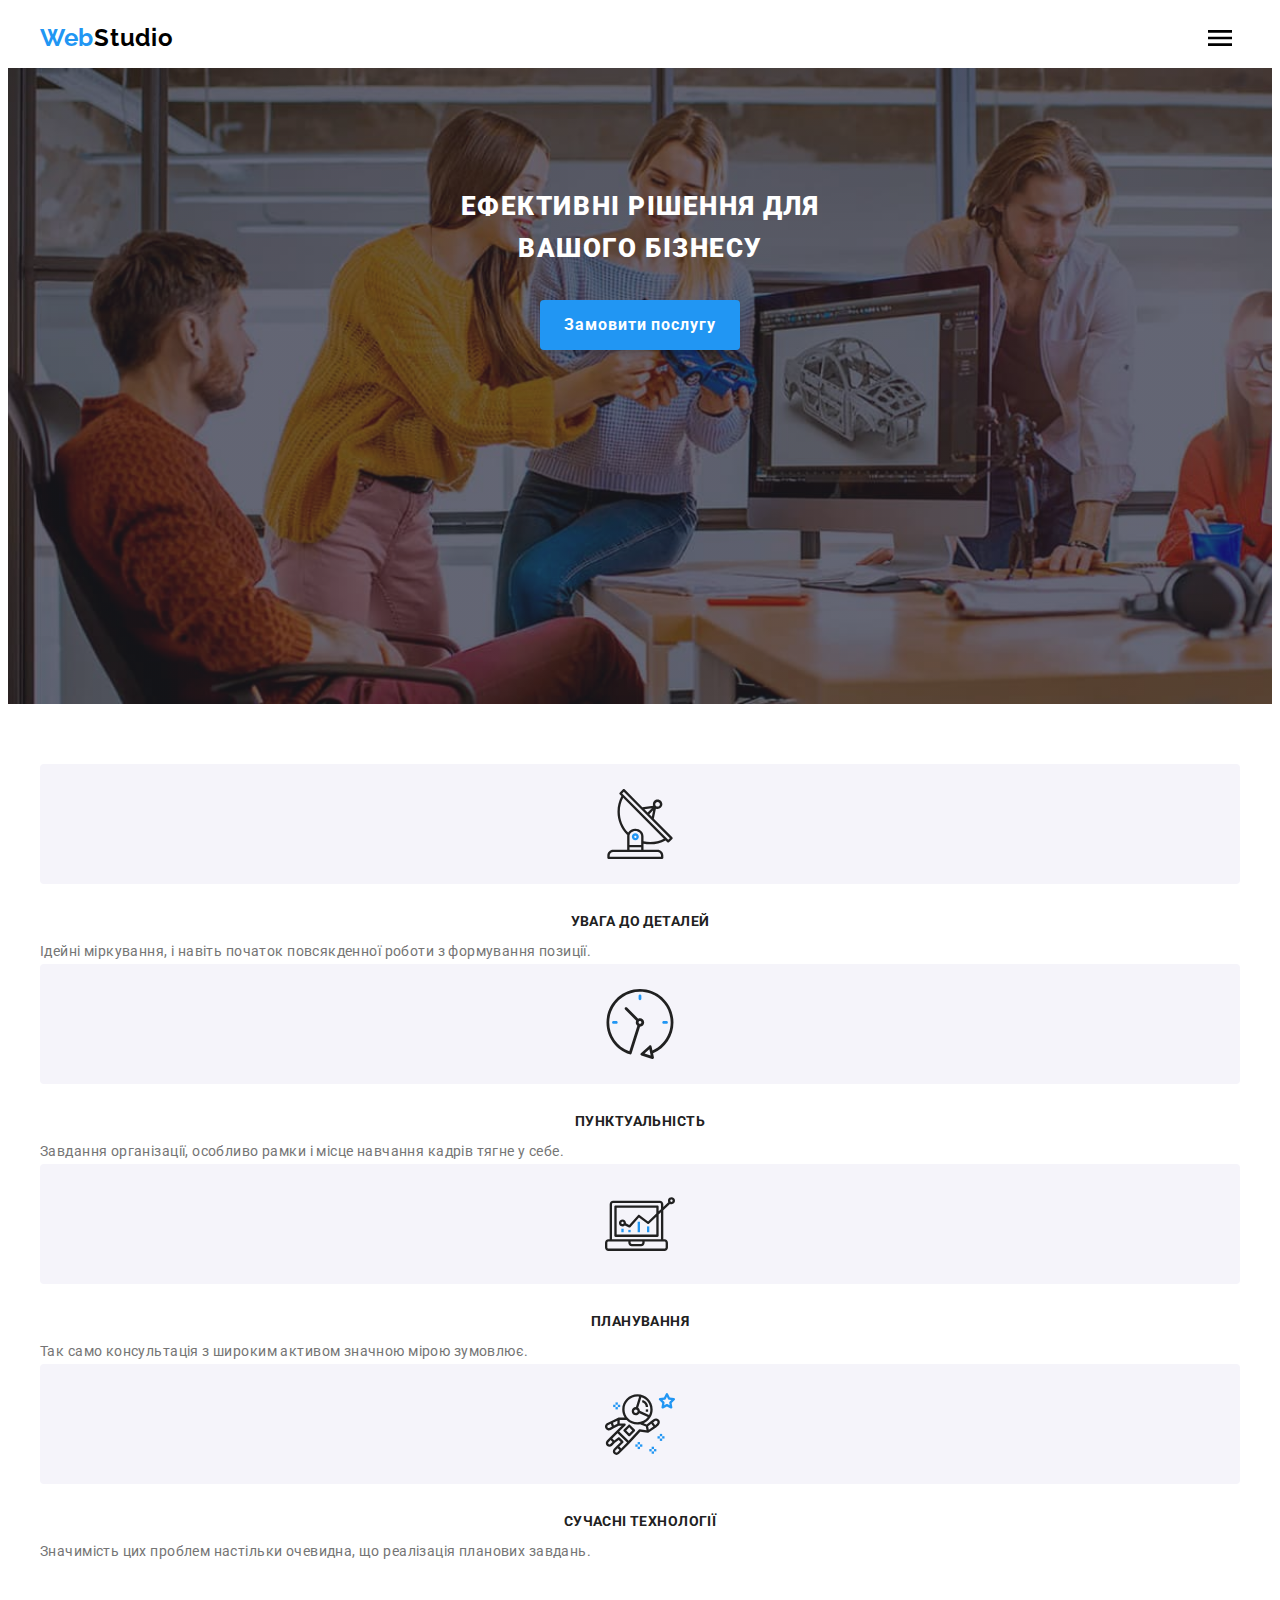
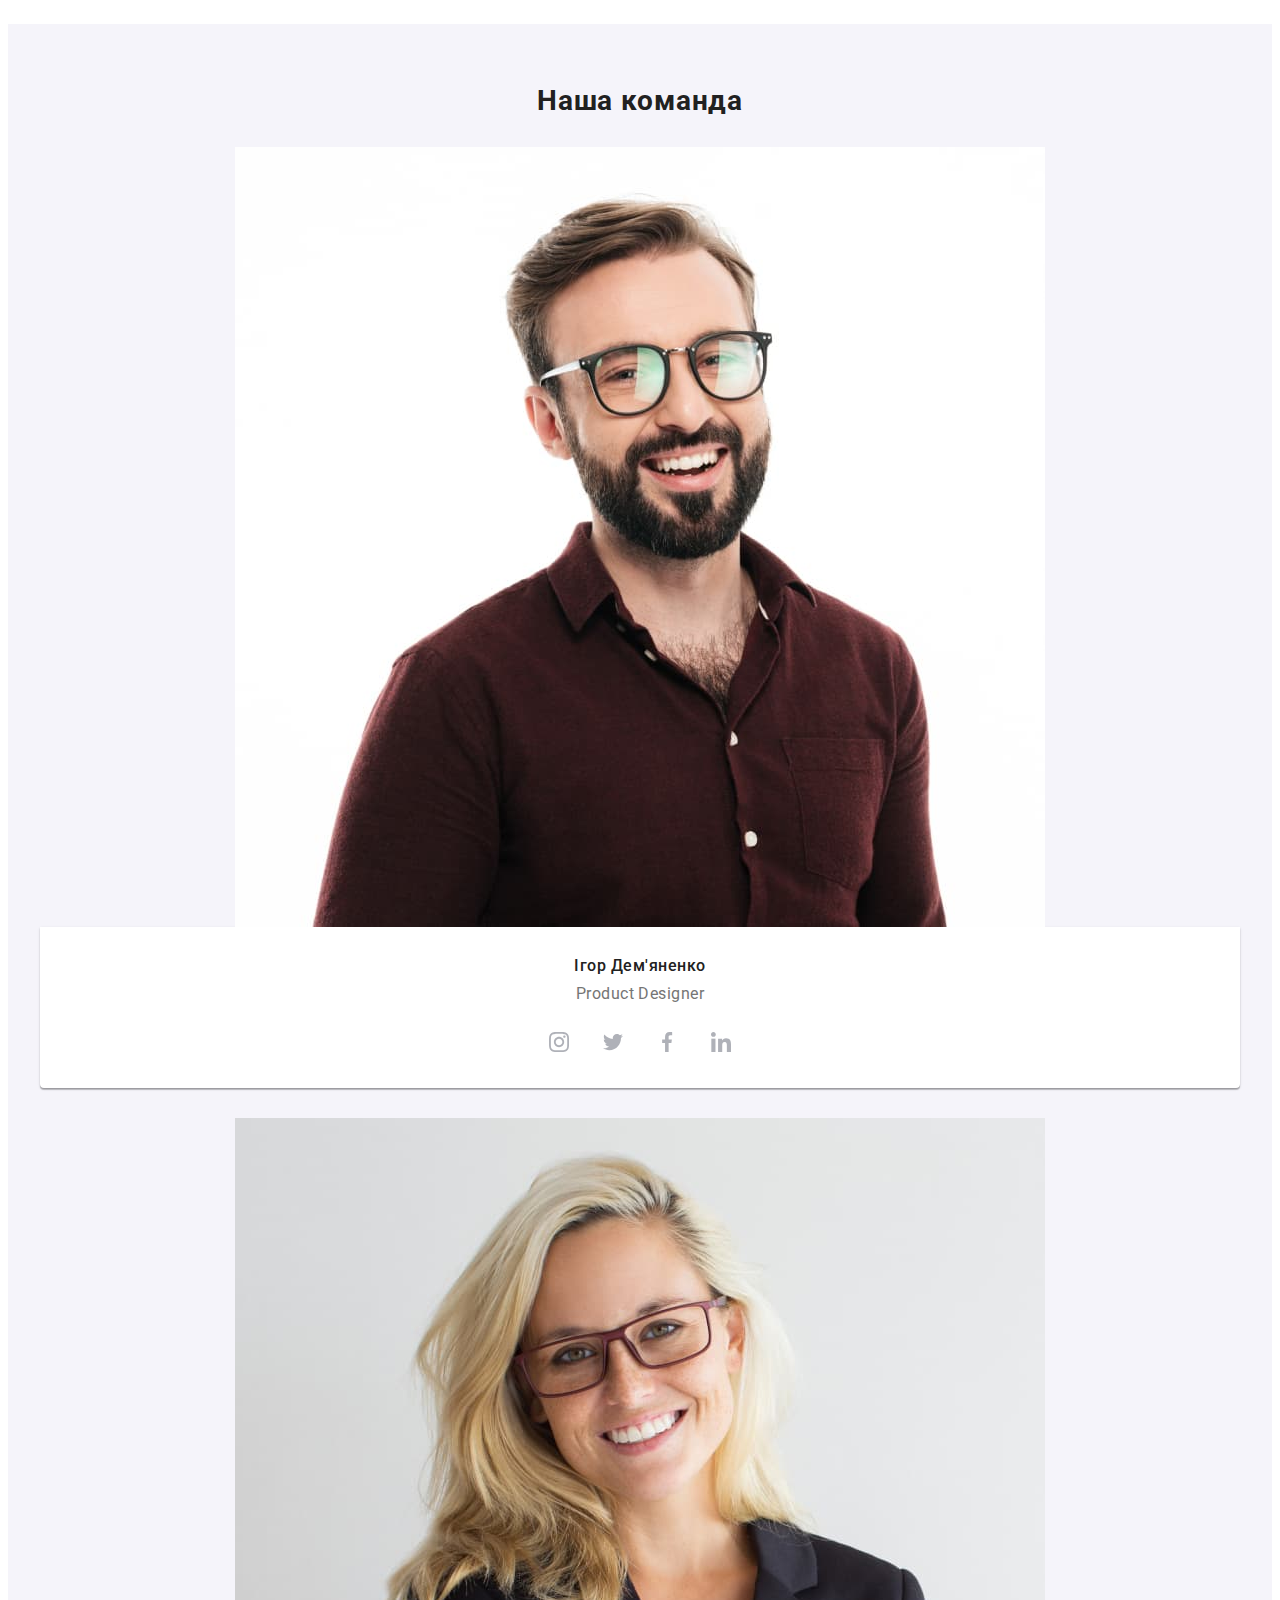
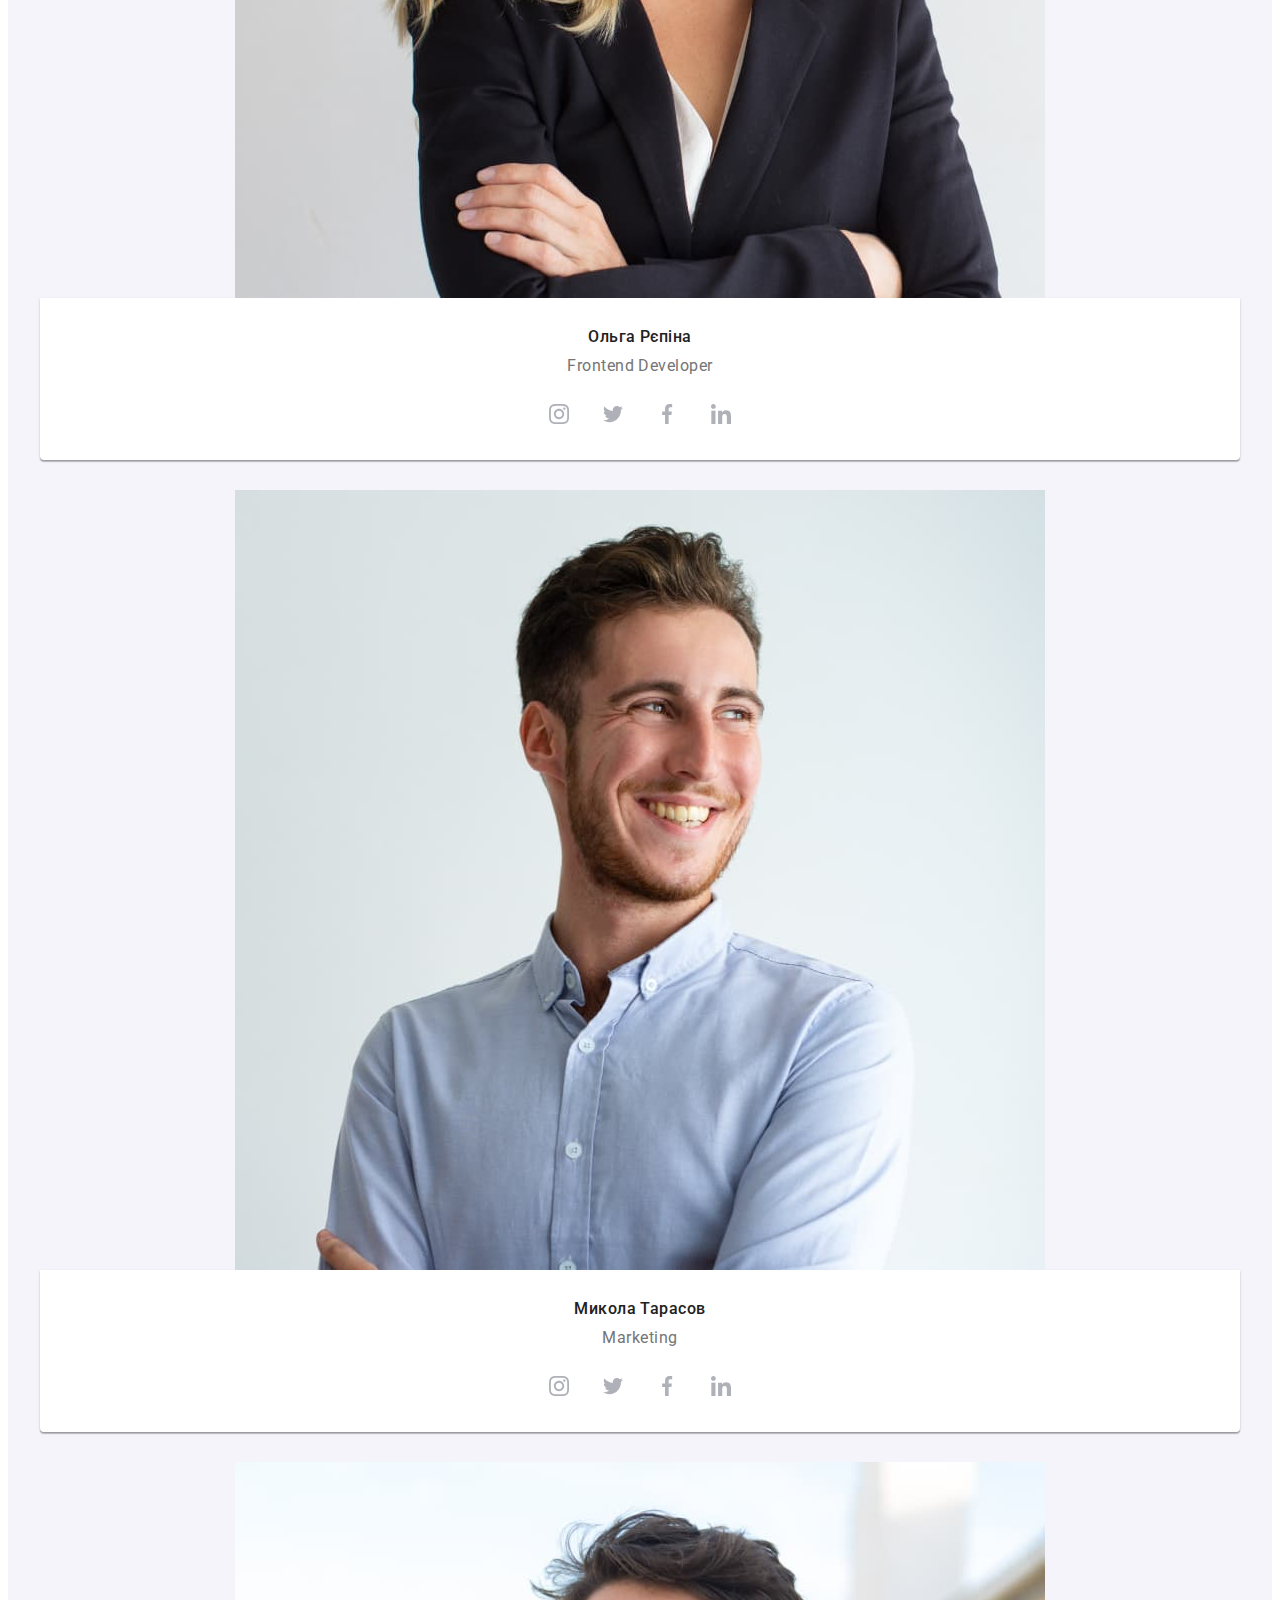
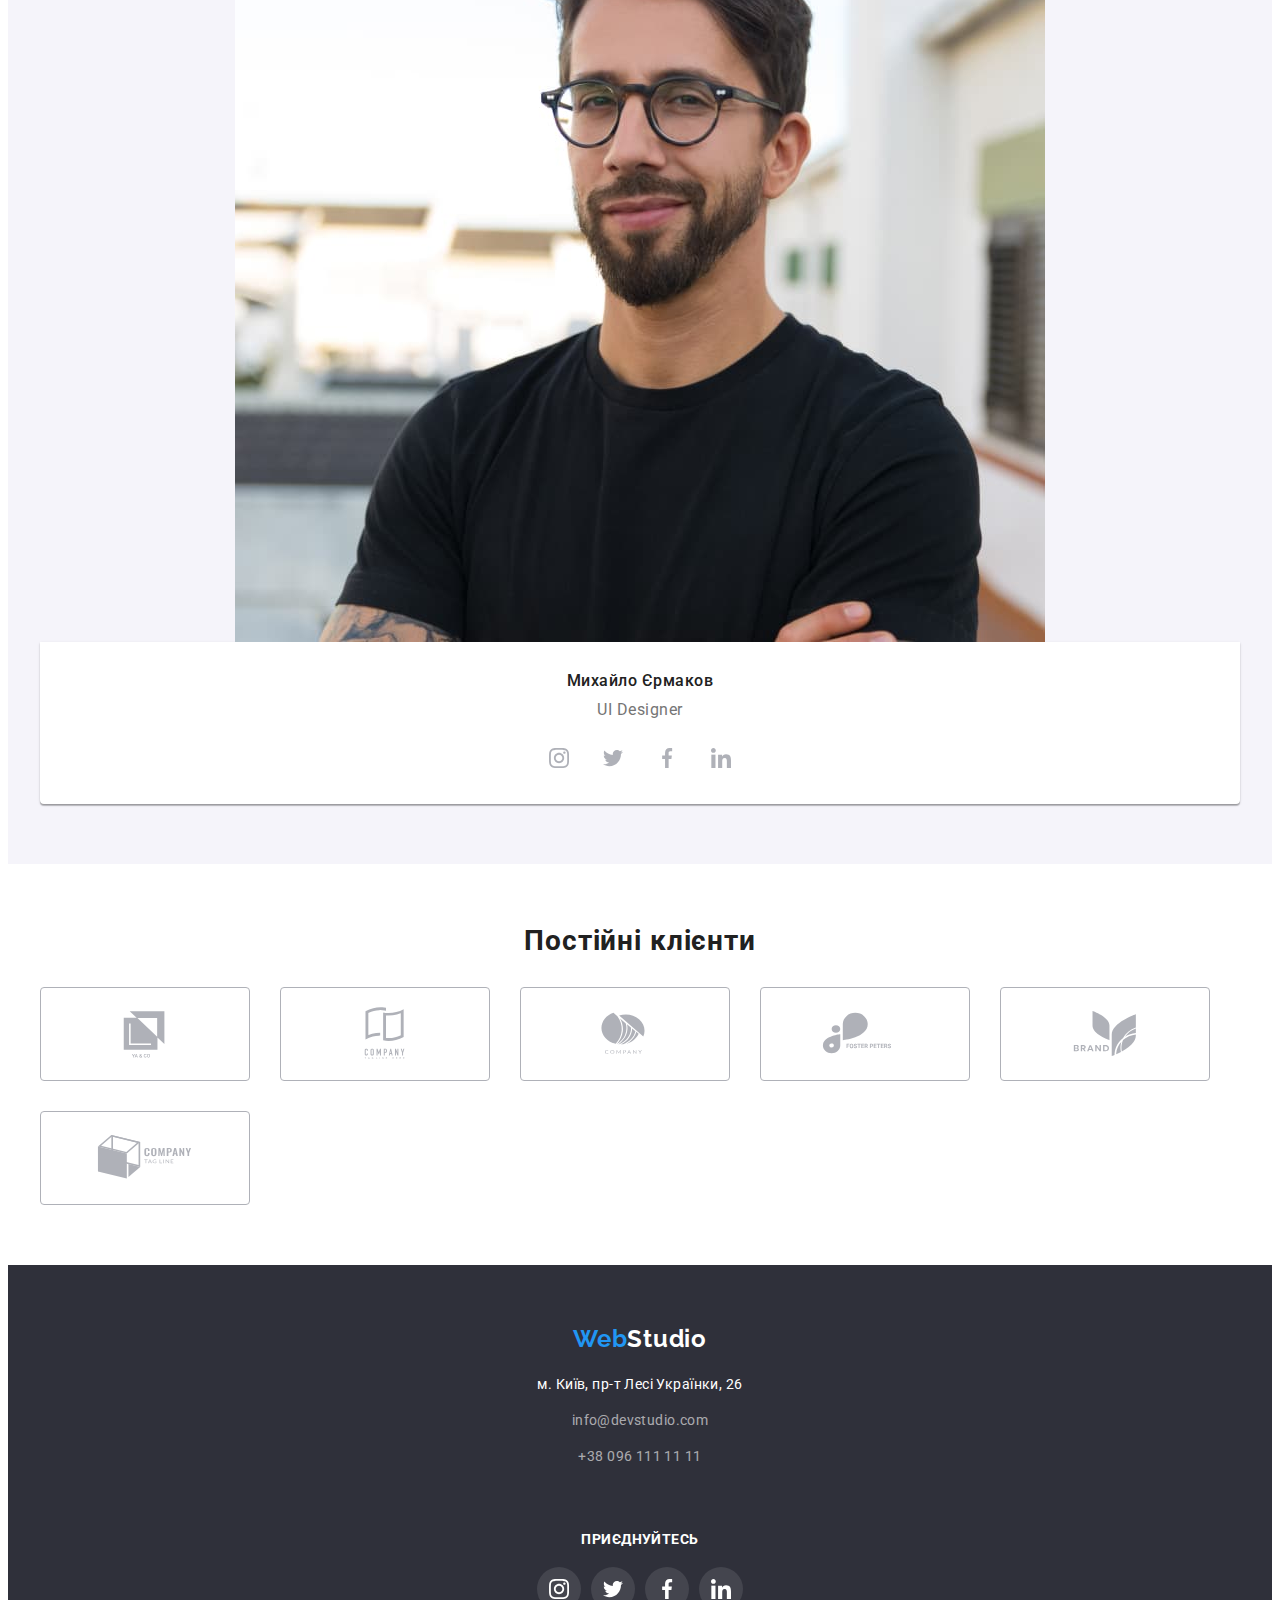
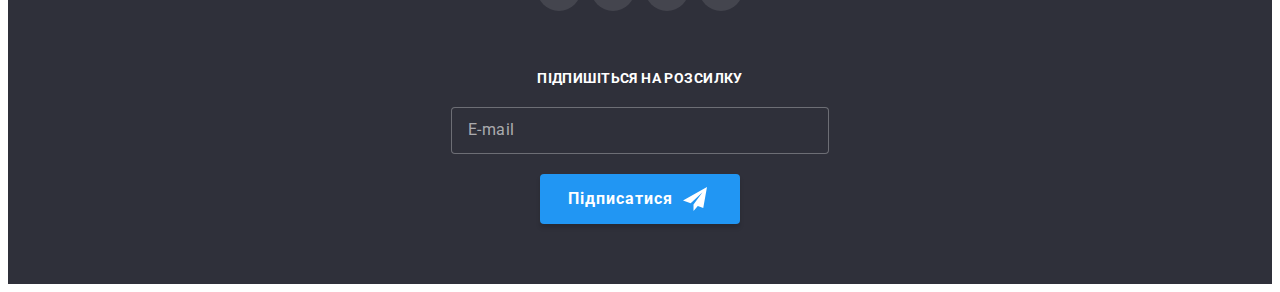
==== index.html @ 878e6b9e "Upd1" ====
<!DOCTYPE html>
<html lang="uk">
  <head>
    <meta charset="UTF-8" />
    <meta http-equiv="X-UA-Compatible" content="IE=edge" />
    <meta name="viewport" content="width=device-width, initial-scale=1.0" />
    <title>WebStudio</title>
    <link
      rel="stylesheet"
      href="https://cdnjs.cloudflare.com/ajax/libs/modern-normalize/1.1.0/modern-normalize.min.css"
      integrity="sha512-wpPYUAdjBVSE4KJnH1VR1HeZfpl1ub8YT/NKx4PuQ5NmX2tKuGu6U/JRp5y+Y8XG2tV+wKQpNHVUX03MfMFn9Q=="
      crossorigin="anonymous"
      referrerpolicy="no-referrer"
    />
    <link rel="preconnect" href="https://fonts.googleapis.com" />
    <link rel="preconnect" href="https://fonts.gstatic.com" crossorigin />
    <link
      href="https://fonts.googleapis.com/css2?family=Raleway:wght@700&family=Roboto:wght@400;500;700;900&display=swap"
      rel="stylesheet"
    />
    <link rel="stylesheet" href="./css/main.min.css" />
  </head>
  <body>
    <!--HEADER-->
    <header class="main-header">
      <div class="container header-container">
        <nav class="navigation">
          <a class="logo link" href="./index.html">
            <span class="logo__word">Web</span>Studio</a
          >
          <ul class="menu">
            <li class="menu__link-item">
              <a class="menu__list-link link menu__list-link--current" href=""
                >Студія</a
              >
            </li>
            <li class="menu__link-item">
              <a class="menu__list-link link" href="./portfolio.html"
                >Портфоліо</a
              >
            </li>
            <li class="menu__link-item">
              <a class="menu__list-link link" href="">Контакти</a>
            </li>
          </ul>
        </nav>
        <ul class="header-contacts">
          <li class="header-contacts__mail-tel">
            <a
              class="header-contacts__mail link"
              href="mailto:info@devstudio.com"
              >info@devstudio.com
              <svg class="header-contacts__icon" width="16" height="12">
                <use href="./img/sprite.svg#icon-envelope"></use>
              </svg>
            </a>
          </li>
          <li class="header-contacts__mail-tel">
            <a class="header-contacts__phone link" href="tel:+380961111111"
              >+38 096 111 11 11
              <svg class="header-contacts__icon" width="10" height="16">
                <use href="./img/sprite.svg#icon-smartphone"></use>
              </svg>
            </a>
          </li>
        </ul>
        <button type="button" class="mobile-menu-button js-open-menu">
          <svg class="mobile-menu-button__icon" width="40" height="40">
            <use href="./img/icons.svg#icon-mobile-menu"></use>
          </svg>
        </button>
      </div>
      <div class="mobile-menu js-menu-container">
        <div class="container mobile-menu__container">
          <button type="button" class="mobile-menu__close-button js-close-menu">
            <svg class="mobile-menu__close-icon" width="40" height="40">
              <use href="./img/icons.svg#icon-close-mobile-menu"></use>
            </svg>
          </button>
          <ul class="mobile-menu-item">
            <li class="mobile-menu-item__list">
              <a
                class="mobile-menu-item__link link mobile-menu-item__link--current"
                href=""
                >Студія</a
              >
            </li>
            <li class="mobile-menu-item__list">
              <a class="mobile-menu-item__link link" href="./portfolio.html"
                >Портфоліо</a
              >
            </li>
            <li class="mobile-menu-item__list">
              <a class="mobile-menu-item__link link" href="">Контакти</a>
            </li>
          </ul>
          <ul class="mobile-menu-contacts">
            <li class="mobile-menu-contacts__mail-tel">
              <a
                class="mobile-menu-contacts__phone link"
                href="tel:+380961111111"
                >+38 096 111 11 11
              </a>
            </li>
            <li class="mobile-menu-contacts__mail-tel">
              <a
                class="mobile-menu-contacts__mail link"
                href="mailto:info@devstudio.com"
                >info@devstudio.com
              </a>
            </li>
          </ul>
          <ul class="mobile-menu-social-links">
            <li class="mobile-menu-social-links__list">
              <a class="mobile-menu-social-links__link link" href=""
                >Instagram</a
              >
            </li>
            <li class="mobile-menu-social-links__list">
              <a class="mobile-menu-social-links__link link" href="">Twitter</a>
            </li>
            <li class="mobile-menu-social-links__list">
              <a class="mobile-menu-social-links__link link" href=""
                >Facebook</a
              >
            </li>
            <li class="mobile-menu-social-links__list">
              <a class="mobile-menu-social-links__link link" href=""
                >LinkedIn</a
              >
            </li>
          </ul>
        </div>
      </div>
    </header>
    <main>
      <!-- HERO -->
      <section class="hero">
        <div class="container hero-container">
          <h1 class="hero-container__main-title">
            ЕФЕКТИВНІ РІШЕННЯ ДЛЯ ВАШОГО БІЗНЕСУ
          </h1>
          <button
            class="hero-container__modal-btn"
            type="button"
            data-modal-open
          >
            Замовити послугу
          </button>
          <div class="backdrop is-hidden" data-modal>
            <div class="modal-window">
              <button
                type="button"
                class="modal-window__close-modal-button"
                data-modal-close
              >
                <svg class="modal-window__icon" width="16" height="16">
                  <use href="./img/sprite.svg#icon-close"></use>
                </svg>
              </button>
              <form class="contact-form">
                <b class="contact-form__title">
                  Залиште свої дані, ми вам передзвонимо
                </b>
                <div class="user-data">
                  <label class="user-data__form-label" for="user-name"
                    >Ім'я</label
                  >
                  <input
                    class="user-data__form-input"
                    type="text"
                    name="user-contacts-name"
                    id="user-name"
                  />
                  <svg
                    class="user-data__icon-contact-form"
                    width="12"
                    height="12"
                  >
                    <use href="./img/icons.svg#icon-name"></use>
                  </svg>
                </div>
                <div class="user-data">
                  <label class="user-data__form-label" for="user-tel"
                    >Телефон</label
                  >
                  <input
                    class="user-data__form-input"
                    type="tel"
                    name="user-contacts-tel"
                    id="user-tel"
                  />
                  <svg
                    class="user-data__icon-contact-form"
                    width="12"
                    height="12"
                  >
                    <use href="./img/icons.svg#icon-tel"></use>
                  </svg>
                </div>
                <div class="user-data">
                  <label class="user-data__form-label" for="user-email"
                    >Пошта</label
                  >
                  <input
                    class="user-data__form-input"
                    type="email"
                    name="user-contacts-email"
                    id="user-email"
                  />
                  <svg
                    class="user-data__icon-contact-form"
                    width="12"
                    height="12"
                  >
                    <use href="./img/icons.svg#icon-mail"></use>
                  </svg>
                </div>
                <div class="comment">
                  <label class="comment__form-label" for="user-message"
                    >Коментар</label
                  >
                  <textarea
                    class="comment__text-user-message"
                    name="user-message"
                    id="user-message"
                    placeholder="Введіть текст"
                  ></textarea>
                </div>

                <label class="policy-label">
                  <input
                    type="checkbox"
                    name="consent"
                    class="policy-label__input-checkbox visually-hidden"
                  />
                  <svg
                    class="policy-label__icon--checkbox"
                    width="16"
                    height="15"
                  >
                    <use class="" href="./img/icons.svg#icon-check"></use>
                  </svg>
                  Погоджуюся з розсилкою та приймаю&nbsp;<a
                    class="contract"
                    href=""
                    >Умови договору</a
                  >
                </label>
                <button class="btn-submit" type="submit">Відправити</button>
              </form>
            </div>
          </div>
        </div>
      </section>

      <!-- FEATURES -->
      <section class="features section">
        <div class="container features-container">
          <h2 class="visually-hidden">Особливості</h2>
          <ul class="features-items">
            <li class="features-items__list">
              <div class="features-items__box">
                <svg class="features-items__icon" width="70" height="70">
                  <use href="./img/sprite.svg#icon-antenna"></use>
                </svg>
              </div>
              <h3 class="features-items__titles">УВАГА ДО ДЕТАЛЕЙ</h3>
              <p class="features-items__description">
                Ідейні міркування, і навіть початок повсякденної роботи з
                формування позиції.
              </p>
            </li>
            <li class="features-items__list">
              <div class="features-items__box">
                <svg class="features-items__icon" width="70" height="70">
                  <use href="./img/sprite.svg#icon-clock"></use>
                </svg>
              </div>
              <h3 class="features-items__titles">ПУНКТУАЛЬНІСТЬ</h3>
              <p class="features-items__description">
                Завдання організації, особливо рамки і місце навчання кадрів
                тягне у себе.
              </p>
            </li>
            <li class="features-items__list">
              <div class="features-items__box">
                <svg class="features-items__icon" width="70" height="70">
                  <use href="./img/sprite.svg#icon-diagram"></use>
                </svg>
              </div>
              <h3 class="features-items__titles">ПЛАНУВАННЯ</h3>
              <p class="features-items__description">
                Так само консультація з широким активом значною мірою зумовлює.
              </p>
            </li>
            <li class="features-items__list">
              <div class="features-items__box">
                <svg class="features-items__icon" width="70" height="70">
                  <use href="./img/sprite.svg#icon-astronaut"></use>
                </svg>
              </div>
              <h3 class="features-items__titles">СУЧАСНІ ТЕХНОЛОГІЇ</h3>
              <p class="features-items__description">
                Значимість цих проблем настільки очевидна, що реалізація
                планових завдань.
              </p>
            </li>
          </ul>
        </div>
      </section>

      <!-- OUR WORK -->
      <!-- <section class="work section">
        <div class="container">
          <h2 class="secondary-titles">Чим ми займаємося</h2>
          <ul class="work-items">
            <li class="work-items__list">
              <img
                src="./img/job1.jpg"
                alt="руки на клавіатурі"
                width="370"
                height="295"
              />
              <p class="work-items__caption">Десктопні додатки</p>
            </li>
            <li class="work-items__list">
              <img
                src="./img/job2.jpg"
                alt="руки на клавіатурі ноутбука"
                width="370"
                height="295"
              />
              <p class="work-items__caption">Мобільні додатки</p>
            </li>
            <li class="work-items__list">
              <img
                src="./img/job3.jpg"
                alt="планшет в руках"
                width="370"
                height="295"
              />
              <p class="work-items__caption">Дизайнерські рішення</p>
            </li>
          </ul>
        </div>
      </section> -->

      <!-- OUR TEAM -->
      <section class="team section">
        <div class="container">
          <h2 class="secondary-titles">Наша команда</h2>
          <ul class="team-items">
            <li class="team-item__list">
              <picture>
                <source
                  media="(max-width: 767px)"
                  srcset="
                    ./img/mobile/command1-mob.jpg    1x,
                    ./img/mobile/command1-mob@2x.jpg 2x
                  "
                />
                <img
                  class="team-item__card"
                  src="./img/command1.jpg"
                  alt="Ігор Дем'яненко"
                />
              </picture>

              <div class="team-item__content-wraper">
                <h3 class="team-item__user-name">Ігор Дем'яненко</h3>
                <p class="team-item__user-position" lang="en">
                  Product Designer
                </p>
                <ul class="social-links">
                  <li class="social-links__list">
                    <a class="social-links__link" href="">
                      <svg class="icon-social" width="20" height="20">
                        <use href="./img/sprite.svg#icon-instagram"></use>
                      </svg>
                    </a>
                  </li>
                  <li class="social-links__list">
                    <a class="social-links__link" href="">
                      <svg class="icon-social" width="20" height="20">
                        <use href="./img/sprite.svg#icon-twitter"></use>
                      </svg>
                    </a>
                  </li>
                  <li class="social-links__list">
                    <a class="social-links__link" href="">
                      <svg class="" width="20" height="20">
                        <use href="./img/sprite.svg#icon-facebook"></use>
                      </svg>
                    </a>
                  </li>
                  <li class="social-links__list">
                    <a class="social-links__link" href="">
                      <svg class="" width="20" height="20">
                        <use href="./img/sprite.svg#icon-linkedin"></use>
                      </svg>
                    </a>
                  </li>
                </ul>
              </div>
            </li>
            <li class="team-item__list">
              <picture>
                <source
                  media="(max-width: 767px)"
                  srcset="
                    ./img/mobile/command2-mob.jpg    1x,
                    ./img/mobile/command2-mob@2x.jpg 2x
                  "
                />
                <img
                  class="team-item__card"
                  src="./img/command2.jpg"
                  alt="Ольга Рєпіна"
                />
              </picture>

              <div class="team-item__content-wraper">
                <h3 class="team-item__user-name">Ольга Рєпіна</h3>
                <p class="team-item__user-position" lang="en">
                  Frontend Developer
                </p>
                <ul class="social-links">
                  <li class="social-links__list">
                    <a class="social-links__link" href="">
                      <svg class="" width="20" height="20">
                        <use href="./img/sprite.svg#icon-instagram"></use>
                      </svg>
                    </a>
                  </li>
                  <li class="social-links__list">
                    <a class="social-links__link" href="">
                      <svg class="" width="20" height="20">
                        <use href="./img/sprite.svg#icon-twitter"></use>
                      </svg>
                    </a>
                  </li>
                  <li class="social-links__list">
                    <a class="social-links__link" href="">
                      <svg class="" width="20" height="20">
                        <use href="./img/sprite.svg#icon-facebook"></use>
                      </svg>
                    </a>
                  </li>
                  <li class="social-links__list">
                    <a class="social-links__link" href="">
                      <svg class="" width="20" height="20">
                        <use href="./img/sprite.svg#icon-linkedin"></use>
                      </svg>
                    </a>
                  </li>
                </ul>
              </div>
            </li>
            <li class="team-item__list">
              <picture>
                <source
                  media="(max-width: 767px)"
                  srcset="
                    ./img/mobile/command3-mob.jpg    1x,
                    ./img/mobile/command3-mob@2x.jpg 2x
                  "
                />
              <img
                class="team-item__card"
                src="./img/command3.jpg"
                alt="Микола Тарасов"
              />
              </picture>

              <div class="team-item__content-wraper">
                <h3 class="team-item__user-name">Микола Тарасов</h3>
                <p class="team-item__user-position" lang="en">Marketing</p>
                <ul class="social-links">
                  <li class="social-links__list">
                    <a class="social-links__link" href="">
                      <svg class="" width="20" height="20">
                        <use href="./img/sprite.svg#icon-instagram"></use>
                      </svg>
                    </a>
                  </li>
                  <li class="social-links__list">
                    <a class="social-links__link" href="">
                      <svg class="" width="20" height="20">
                        <use href="./img/sprite.svg#icon-twitter"></use>
                      </svg>
                    </a>
                  </li>
                  <li class="social-links__list">
                    <a class="social-links__link" href="">
                      <svg class="" width="20" height="20">
                        <use href="./img/sprite.svg#icon-facebook"></use>
                      </svg>
                    </a>
                  </li>
                  <li class="social-links__list">
                    <a class="social-links__link" href="">
                      <svg class="" width="20" height="20">
                        <use href="./img/sprite.svg#icon-linkedin"></use>
                      </svg>
                    </a>
                  </li>
                </ul>
              </div>
            </li>
            <li class="team-item__list">
              <picture>
                <source
                  media="(max-width: 767px)"
                  srcset="
                    ./img/mobile/command4-mob.jpg    1x,
                    ./img/mobile/command4-mob@2x.jpg 2x
                  "
                />
              <img
                class="team-item__card"
                src="./img/command4.jpg"
                alt="Михайло Єрмаков"
              />
              </picture>

              <div class="team-item__content-wraper">
                <h3 class="team-item__user-name">Михайло Єрмаков</h3>
                <p class="team-item__user-position" lang="en">UI Designer</p>
                <ul class="social-links">
                  <li class="social-links__list">
                    <a class="social-links__link" href="">
                      <svg class="" width="20" height="20">
                        <use href="./img/sprite.svg#icon-instagram"></use>
                      </svg>
                    </a>
                  </li>
                  <li class="social-links__list">
                    <a class="social-links__link" href="">
                      <svg class="" width="20" height="20">
                        <use href="./img/sprite.svg#icon-twitter"></use>
                      </svg>
                    </a>
                  </li>
                  <li class="social-links__list">
                    <a class="social-links__link" href="">
                      <svg class="" width="20" height="20">
                        <use href="./img/sprite.svg#icon-facebook"></use>
                      </svg>
                    </a>
                  </li>
                  <li class="social-links__list">
                    <a class="social-links__link" href="">
                      <svg class="" width="20" height="20">
                        <use href="./img/sprite.svg#icon-linkedin"></use>
                      </svg>
                    </a>
                  </li>
                </ul>
              </div>
            </li>
          </ul>
        </div>
      </section>
      <!-- CLIENTS -->
      <section class="clients section">
        <div class="container">
          <h2 class="secondary-titles">Постійні клієнти</h2>
          <ul class="clients-item">
            <li class="clients-item__list">
              <a class="clients-item__link" href="">
                <svg class="our-clients" width="106" height="60">
                  <use href="./img/sprite.svg#icon-client1"></use>
                </svg>
              </a>
            </li>
            <li class="clients-item__list">
              <a class="clients-item__link" href="">
                <svg class="our-clients" width="106" height="60">
                  <use href="./img/sprite.svg#icon-client2"></use>
                </svg>
              </a>
            </li>
            <li class="clients-item__list">
              <a class="clients-item__link" href="">
                <svg class="our-clients" width="106" height="60">
                  <use href="./img/sprite.svg#icon-client3"></use>
                </svg>
              </a>
            </li>
            <li class="clients-item__list">
              <a class="clients-item__link" href=""
                ><svg class="our-clients" width="106" height="60">
                  <use href="./img/sprite.svg#icon-client4"></use>
                </svg>
              </a>
            </li>
            <li class="clients-item__list">
              <a class="clients-item__link" href=""
                ><svg class="our-clients" width="106" height="60">
                  <use href="./img/sprite.svg#icon-client5"></use>
                </svg>
              </a>
            </li>
            <li class="clients-item__list">
              <a class="clients-item__link" href=""
                ><svg class="our-clients" width="106" height="60">
                  <use href="./img/sprite.svg#icon-client6"></use>
                </svg>
              </a>
            </li>
          </ul>
        </div>
      </section>
    </main>
    <!--FOOTER-->
    <footer class="footer">
      <div class="footer-content container">
        <div class="address-block">
          <a class="logo-footer link" href=""
            ><span class="logo-footer__word">Web</span>Studio</a
          >
          <address class="footer-contacts">
            <ul class="footer-contacts__items">
              <li class="footer-contacts__list">
                <a
                  class="footer-contacts__link street link"
                  href="https://goo.gl/maps/bMgTr6E4MJvzgFLE7"
                  target="_blank"
                  rel="noopener noreferrer"
                  >м. Київ, пр-т Лесі Українки, 26</a
                >
              </li>
              <li class="footer-contacts__list">
                <a class="footer-contacts__link link" href="info@devstudio.com"
                  >info@devstudio.com</a
                >
              </li>
              <li class="footer-contacts__list">
                <a class="footer-contacts__link link" href="tel:+380961111111"
                  >+38 096 111 11 11</a
                >
              </li>
            </ul>
          </address>
        </div>

        <div class="footer-social">
          <p class="footer-social__title">приєднуйтесь</p>
          <ul class="footer-social__items">
            <li class="footer-social__list">
              <a class="footer-social__link" href="">
                <svg class="" width="20" height="20">
                  <use href="./img/sprite.svg#icon-instagram"></use>
                </svg>
              </a>
            </li>
            <li class="footer-social__list">
              <a class="footer-social__link" href="">
                <svg class="" width="20" height="20">
                  <use href="./img/sprite.svg#icon-twitter"></use>
                </svg>
              </a>
            </li>
            <li class="footer-social__list">
              <a class="footer-social__link" href="">
                <svg class="" width="20" height="20">
                  <use href="./img/sprite.svg#icon-facebook"></use>
                </svg>
              </a>
            </li>
            <li class="footer-social__list">
              <a class="footer-social__link" href="">
                <svg class="" width="20" height="20">
                  <use href="./img/sprite.svg#icon-linkedin"></use>
                </svg>
              </a>
            </li>
          </ul>
        </div>
        <div class="subscribe-block">
          <p class="subscribe-block__title">Підпишіться на розсилку</p>
          <form class="form-subscribe">
            <input
              class="form-subscribe__input"
              type="email"
              name="foter-email"
              placeholder="E-mail"
            /><button class="form-subscribe__button" type="submit">
              Підписатися
              <svg class="form-subscribe__button-icon" width="24" height="24">
                <use href="./img/icons.svg#icon-telegram"></use>
              </svg>
            </button>
          </form>
        </div>
      </div>
    </footer>
    <script src="./js/modal.js"></script>
    <script src="./js/mobile-menu.js"></script>
  </body>
</html>
---- css/main.min.css ----
:root{--primary-font-family: "Roboto", sans-serif;--secondary-font-family: "Raleway", sans-serif;--primary-text-color: #212121;--secondary-text-color: #757575;--third-text-color: #2196f3;--fourth-text-color: #ffffff;--fifth-text-color: rgba(255, 255, 255, 0.6);--logo-text-color: #000000;--first-bcg-color: #2f303a;--second-bcg-color: #f5f4fa;--third-bcg-color: #2196f3;--fourth-bcg-color: #188ce8;--fifth-bcg-color: #ffffff;--hero-bcg-color: #c4c4c4}.visually-hidden{position:absolute;width:1px;height:1px;margin:-1px;border:0;padding:0;white-space:nowrap;-webkit-clip-path:inset(100%);clip-path:inset(100%);clip:rect(0 0 0 0);overflow:hidden}body{font-family:var(--primary-font-family);background-color:var(--fifth-bcg-color);color:var(--primary-text-color)}h1,h2,h3,h4,h5,h6,p{margin-top:0;margin-bottom:0;padding-left:0}ul,ol{list-style:none;margin-top:0;margin-bottom:0;padding-left:0}img{display:block}.link{text-decoration:none}.section{padding-top:60px;padding-bottom:60px}.container{padding-left:15px;padding-right:15px;margin-left:auto;margin-right:auto}@media screen and (min-width: 480px){.container{width:480px}}@media screen and (min-width: 768px){.container{width:768px}}@media screen and (min-width: 1200px){.container{width:1200px}}.main-header{position:relative;padding-top:10px;padding-bottom:10px}.hero{max-width:100%;height:400px;margin-left:auto;margin-right:auto;padding-top:118px;padding-bottom:118px;text-align:center;background-size:cover;background-image:linear-gradient(rgba(47, 48, 58, 0.4), rgba(47, 48, 58, 0.4)),url(../img/HeroImg.jpg);background-color:var(--hero-bcg-color)}@media screen and (max-width: 767px){.hero{background-image:linear-gradient(rgba(47, 48, 58, 0.4), rgba(47, 48, 58, 0.4)),url(../../img/Header-img-mobile.jpg)}}.features-items__box{display:flex;justify-content:center;align-items:center;height:120px;background:var(--second-bcg-color);border-radius:4px;margin-bottom:30px}.features-items__titles{margin-bottom:10px;font-family:var(--primary-font-family);font-weight:700;font-size:14px;line-height:1.14;letter-spacing:.03em;text-transform:uppercase;text-align:center;color:var(--primary-text-color)}.features-items__description{font-family:var(--primary-font-family);font-size:14px;line-height:1.71;letter-spacing:.03em;color:var(--secondary-text-color)}.work.section{padding-top:0}.work-items{display:flex;justify-content:space-between}.work-items__list{position:relative;margin-right:30px;flex-basis:calc((100% - 60px)/3)}.work-items__list:last-child{margin-right:0}.work-items__caption{position:absolute;bottom:0;left:0;width:370px;height:70px;padding-top:27px;padding-bottom:27px;font-family:var(--primary-font-family);font-weight:700;font-size:14px;line-height:1.14;text-align:center;letter-spacing:.03em;text-transform:uppercase;color:var(--fourth-text-color);background-color:rgba(47,48,58,.8);opacity:.9}.team{background-color:var(--second-bcg-color)}.team-item__list:not(:last-child){margin-bottom:30px}.team-item__card{margin-left:auto;margin-right:auto}.team-item__content-wraper{padding:30px 32px 24px 32px;background-color:var(--fifth-bcg-color);box-shadow:0px 1px 3px rgba(0,0,0,.12),0px 1px 1px rgba(0,0,0,.14),0px 2px 1px rgba(0,0,0,.2);border-radius:0px 0px 4px 4px}.team-item__user-name{font-family:var(--primary-font-family);font-weight:500;font-size:16px;line-height:1.18;text-align:center;letter-spacing:.03em;color:var(--primary-text-color);margin-bottom:10px}.team-item__user-position{font-family:var(--primary-font-family);font-size:16px;line-height:1.18;text-align:center;letter-spacing:.03em;color:var(--secondary-text-color);margin-bottom:16px}.clients-item{display:flex;flex-wrap:wrap;margin-top:-30px;margin-left:-30px}.clients-item__list{display:flex;width:210px;margin-top:30px;margin-left:30px;flex-basis:calc(100% - 30px)/2}.clients-item__link{display:flex;justify-content:center;align-items:center;width:210px;height:92px;fill:#afb1b8;border:1px solid #afb1b8;border-radius:4px;transition:fill 250ms cubic-bezier(0.4, 0, 0.2, 1),border-color 250ms cubic-bezier(0.4, 0, 0.2, 1)}.clients-item__link:hover,.clients-item__link:focus{border-color:var(--third-bcg-color);fill:var(--third-text-color)}.footer{padding-top:60px;padding-bottom:60px;background:var(--first-bcg-color);text-align:center}.address-block{margin-bottom:60px}.footer-contacts__link{display:inline-block;font-family:var(--primary-font-family);font-style:normal;font-size:14px;line-height:1.71;letter-spacing:.03em;color:var(--fifth-text-color);transition:color 250ms cubic-bezier(0.4, 0, 0.2, 1)}.footer-contacts__link:hover,.footer-contacts__link:focus{color:var(--third-text-color)}.footer-contacts__list:not(:last-child){margin-bottom:12px}.street{color:var(--fourth-text-color)}.footer-social{margin-bottom:60px}.footer-social__title{display:inline-block;font-family:var(--primary-font-family);font-weight:700;font-size:14px;line-height:1.14;letter-spacing:.03em;text-transform:uppercase;color:var(--fourth-text-color);margin-bottom:20px}.subscribe-block{margin-left:auto}.subscribe-block__title{margin-bottom:20px;font-family:var(--primary-font-family);font-weight:700;line-height:1.14;font-size:14px;text-transform:uppercase;letter-spacing:.03em;color:var(--fourth-text-color)}.form-subscribe__input{width:358px;margin-bottom:20px;padding-top:15px;padding-bottom:15px;padding-left:16px;background-color:var(--first-bcg-color);color:rgba(255,255,255,.6);border:1px solid rgba(255,255,255,.3);border-radius:4px}.form-subscribe__input::-moz-placeholder{font-family:var(--primary-font-family);font-size:16px;line-height:1.25;letter-spacing:.03em;color:rgba(255,255,255,.6)}.form-subscribe__input:-ms-input-placeholder{font-family:var(--primary-font-family);font-size:16px;line-height:1.25;letter-spacing:.03em;color:rgba(255,255,255,.6)}.form-subscribe__input::placeholder{font-family:var(--primary-font-family);font-size:16px;line-height:1.25;letter-spacing:.03em;color:rgba(255,255,255,.6)}.form-subscribe__button{display:flex;align-items:center;width:200px;height:50px;margin-left:auto;margin-right:auto;padding-left:28px;padding-right:28px;font-family:var(--primary-font-family);font-weight:700;font-size:16px;line-height:1.88;letter-spacing:.06em;color:var(--fourth-text-color);background:var(--third-bcg-color);box-shadow:0px 4px 4px rgba(0,0,0,.15);border-radius:4px;border:inherit;cursor:pointer}.form-subscribe__button-icon{margin-left:10px;fill:var(--fifth-bcg-color)}.portfolio-items{display:flex;flex-wrap:wrap}.portfolio-items__list{margin-right:30px;margin-bottom:30px;flex-basis:calc((100% - 60px)/3)}.portfolio-items__list:nth-child(3n){margin-right:0}.portfolio-items__list:nth-last-child(-n+3){margin-bottom:0}.portfolio-content-wraper{padding-top:20px;padding-bottom:20px;padding-left:24px;padding-right:24px;background:var(--fifth-bcg-color);border:1px solid #eee;border-top:none}.portfolio-content-wraper__titles{margin-bottom:4px;font-family:var(--primary-font-family);font-weight:700;font-size:18px;line-height:2;letter-spacing:.06em;color:var(--primary-text-color)}.portfolio-content-wraper__description{font-family:var(--primary-font-family);font-size:16px;line-height:1.88;letter-spacing:.03em;color:var(--secondary-text-color)}.portfolio-items__link{display:block;transition:box-shadow 250ms cubic-bezier(0.4, 0, 0.2, 1)}.portfolio-items__link:hover,.portfolio-items__link:focus{box-shadow:0px 1px 1px rgba(0,0,0,.12),0px 4px 4px rgba(0,0,0,.06),1px 4px 6px rgba(0,0,0,.16)}.portfolio-img{position:relative;overflow:hidden}.portfolio-overlay{position:absolute;top:0;left:0;width:370px;height:294px;background-color:rgba(33,150,243,.9);transform:translatey(100%);transition:transform 250ms cubic-bezier(0.4, 0, 0.2, 1)}.portfolio-items__link:hover .portfolio-overlay{transform:translatex(0)}.portfolio-overlay__description{padding:63px 24px;font-family:var(--primary-font-family);line-height:1.56;font-size:18px;letter-spacing:.03em;color:var(--fourth-text-color)}.logo{font-family:var(--secondary-font-family);font-weight:700;font-size:24px;line-height:1.17;letter-spacing:.03em;color:var(--logo-text-color);margin-right:92px}.logo__word{color:var(--third-text-color)}.logo-footer{display:inline-block;margin-bottom:20px;font-family:var(--secondary-font-family);font-weight:700;font-size:24px;line-height:1.17;letter-spacing:.03em;color:var(--fourth-text-color)}.logo-footer__word{color:var(--third-text-color)}.header-contacts{display:none}.menu{display:none}.header-container{display:flex;justify-content:space-between;align-items:center}.mobile-menu-button{background-color:rgba(0,0,0,0);border:none;padding:0;line-height:0;cursor:pointer;transition:fill 250ms cubic-bezier(0.4, 0, 0.2, 1)}.mobile-menu-button:hover,.mobile-menu-button:focus{fill:var(--third-text-color)}.mobile-menu{position:absolute;top:0;left:0;width:100%;height:100vh;overflow:auto;opacity:0;visibility:hidden;pointer-events:none;background-color:var(--fifth-bcg-color);transition:opacity 250ms cubic-bezier(0.4, 0, 0.2, 1)}.mobile-menu.is-open{opacity:1;visibility:visible;pointer-events:auto}.mobile-menu__container{position:relative;padding-top:48px;padding-bottom:48px}.mobile-menu__close-button{position:absolute;top:10px;right:15px;background-color:rgba(0,0,0,0);border:none;padding:0;line-height:0;cursor:pointer;transition:fill 250ms cubic-bezier(0.4, 0, 0.2, 1)}.mobile-menu__close-button:hover,.mobile-menu__close-button:focus{fill:var(--third-text-color)}.mobile-menu-item{margin-bottom:306px}.mobile-menu-item__list{margin-bottom:32px}.mobile-menu-item__link{font-family:var(--primary-font-family);font-style:normal;font-weight:500;font-size:40px;line-height:1.18;letter-spacing:.02em;color:var(--primary-text-color);transition:color 250ms cubic-bezier(0.4, 0, 0.2, 1)}.mobile-menu-item__link:hover,.mobile-menu-item__link:focus{color:var(--third-text-color)}.mobile-menu-item__link--current{color:var(--third-text-color)}.mobile-menu-contacts__mail-tel{margin-bottom:32px}.mobile-menu-contacts__phone{font-family:var(--primary-font-family);font-weight:500;font-size:34px;line-height:1.17;letter-spacing:.02em;color:var(--third-text-color)}.mobile-menu-contacts__mail{font-family:var(--primary-font-family);font-weight:500;font-size:24px;line-height:28px;letter-spacing:.02em;color:var(--secondary-text-color)}.mobile-menu-social-links{display:flex}.mobile-menu-social-links__list:not(:last-child){position:relative;margin-right:20px}.mobile-menu-social-links__list:not(:last-child) .mobile-menu-social-links__link::after{content:"";position:absolute;bottom:50%;width:22px;border:1px solid rgba(33,33,33,.2);transform:rotate(90deg)}.mobile-menu-social-links__link{font-family:var(--primary-font-family);font-weight:500;font-size:18px;line-height:1.22;letter-spacing:.02em;color:var(--third-text-color)}.hero-container__main-title{margin-left:auto;margin-right:auto;margin-bottom:30px;font-family:var(--primary-font-family);font-size:26px;font-weight:900;line-height:1.61;text-transform:uppercase;letter-spacing:.06em;color:var(--fourth-text-color)}.secondary-titles{font-family:var(--primary-font-family);font-weight:700;font-size:28px;line-height:1.18;letter-spacing:.03em;color:var(--primary-text-color);text-align:center;margin-bottom:30px}@media screen and (min-width: 768px){.hero-container__main-title{width:360px}}.hero-container__modal-btn{min-width:200px;padding:10px 24px;font-family:var(--primary-font-family);font-weight:700;font-size:16px;line-height:1.87;letter-spacing:.06em;background-color:var(--third-bcg-color);color:var(--fourth-text-color);box-shadow:0px 4px 4px rgba(0,0,0,.15);border-radius:4px;border:rgba(0,0,0,0);cursor:pointer;transition:background-color 250ms cubic-bezier(0.4, 0, 0.2, 1),color 250ms cubic-bezier(0.4, 0, 0.2, 1)}.hero-container__modal-btn:hover,.hero-container__modal-btn:focus{background-color:var(--fourth-bcg-color);color:var(--fourth-text-color)}.backdrop{position:fixed;width:100%;height:100%;top:0;left:0;background-color:rgba(0,0,0,.2);z-index:1;overflow-y:scroll;transition:opacity 750ms cubic-bezier(0.4, 0, 0.2, 1),scale 750ms cubic-bezier(0.4, 0, 0.2, 1)}.backdrop.is-hidden{opacity:0;visibility:hidden;pointer-events:none;scale:1.25}.modal-window{position:absolute;width:95%;padding:40px;top:50%;left:50%;transform:translate(-50%, -50%);background:var(--fifth-bcg-color);box-shadow:0px 1px 3px rgba(0,0,0,.12),0px 1px 1px rgba(0,0,0,.14),0px 2px 1px rgba(0,0,0,.2);border-radius:4px;z-index:100;overflow:auto}@media screen and (min-width: 480px){.modal-window{width:450px}}.modal-window__close-modal-button{position:absolute;display:flex;justify-content:center;align-items:center;width:30px;height:30px;top:8px;right:8px;padding:0;border-radius:50%;background-color:var(--fifth-bcg-color);border:1px solid rgba(0,0,0,.1);cursor:pointer;transition:fill 250ms cubic-bezier(0.4, 0, 0.2, 1)}.modal-window__close-modal-button:hover,.modal-window__close-modal-button:focus{fill:var(--third-bcg-color)}.contact-form__title{display:inline-block;margin-bottom:12px;font-family:var(--primary-font-family);font-weight:700;font-size:20px;line-height:1.15;letter-spacing:.03em;color:var(--primary-text-color)}.user-data{position:relative;display:flex;flex-direction:column;margin-bottom:10px;width:100%}.user-data__form-label{margin-bottom:4px;text-align:left;font-family:var(--primary-font-family);font-size:12px;line-height:1.16;letter-spacing:.01em;color:var(--secondary-text-color)}.user-data__form-input{height:40px;padding-left:42px;border:1px solid rgba(33,33,33,.2);border-radius:4px;transition:border 250ms cubic-bezier(0.4, 0, 0.2, 1);outline:none}.user-data__form-input:focus{border:1px solid var(--third-bcg-color)}.user-data__icon-contact-form{position:absolute;top:50%;left:12px;width:18px;height:18px;transition:fill 250ms cubic-bezier(0.4, 0, 0.2, 1)}.user-data__form-input:focus+.user-data__icon-contact-form{fill:var(--third-bcg-color)}.comment{display:flex;flex-direction:column;align-items:flex-start}.comment__form-label{margin-bottom:4px;text-align:left;font-family:var(--primary-font-family);font-size:12px;line-height:1.16;letter-spacing:.01em;color:var(--secondary-text-color)}.comment__text-user-message{width:100%;height:120px;resize:none;margin-left:auto;margin-right:auto;margin-bottom:20px;padding:12px 16px;border:1px solid rgba(33,33,33,.2);border-radius:4px;transition:border 250ms cubic-bezier(0.4, 0, 0.2, 1);outline:none}.comment__text-user-message:focus{border:1px solid var(--third-bcg-color)}.comment__text-user-message::-moz-placeholder{font-family:var(--primary-font-family);font-size:12px;line-height:1.16;letter-spacing:.01em;color:rgba(117,117,117,.5)}.comment__text-user-message:-ms-input-placeholder{font-family:var(--primary-font-family);font-size:12px;line-height:1.16;letter-spacing:.01em;color:rgba(117,117,117,.5)}.comment__text-user-message::placeholder{font-family:var(--primary-font-family);font-size:12px;line-height:1.16;letter-spacing:.01em;color:rgba(117,117,117,.5)}.policy-label{position:relative;display:flex;align-items:center;margin-bottom:30px;font-family:var(--primary-font-family);line-height:1.17;font-size:12px;letter-spacing:.03em;color:var(--secondary-text-color)}.policy-label__icon--checkbox{display:flex;justify-content:center;align-items:center;width:16px;height:15px;margin-right:8px;margin-left:12px;border:2px solid #000;border-radius:2px;cursor:pointer;fill:#fff;transition:border 250ms cubic-bezier(0.4, 0, 0.2, 1),fill 250ms cubic-bezier(0.4, 0, 0.2, 1)}.policy-label__input-checkbox:checked+.policy-label__icon--checkbox{border:none;fill:var(--third-bcg-color)}.policy-label__input-checkbox:focus+.policy-label__icon--checkbox{border:1px solid var(--third-bcg-color)}.contract{color:var(--third-text-color)}.btn-submit{min-width:200px;min-height:50px;font-family:var(--primary-font-family);font-weight:700;font-size:16px;line-height:1.87;letter-spacing:.06em;color:var(--fourth-text-color);background:var(--third-bcg-color);box-shadow:0px 4px 4px rgba(0,0,0,.15);border-radius:4px;cursor:pointer;outline:none}.social-links{display:flex;justify-content:center}.social-links__list{display:flex}.social-links__list:not(:last-child){margin-right:10px}.social-links__link{display:flex;justify-content:center;align-items:center;width:44px;height:44px;border-radius:50%;fill:#afb1b8;transition:fill 250ms cubic-bezier(0.4, 0, 0.2, 1),background-color 250ms cubic-bezier(0.4, 0, 0.2, 1)}.social-links__link:hover,.social-links__link:focus{background-color:var(--third-bcg-color);fill:var(--fourth-text-color)}.footer-social__items{display:flex;justify-content:center}.footer-social__list{width:44px;height:44px;border-radius:50%;background-color:rgba(255,255,255,.1);margin-left:10px}.footer-social__list:first-child{margin-left:0}.footer-social__link{display:flex;justify-content:center;align-items:center;width:44px;height:44px;border-radius:50%;fill:var(--fifth-bcg-color);transition:background-color 250ms cubic-bezier(0.4, 0, 0.2, 1)}.footer-social__link:hover,.footer-social__link:focus{background-color:var(--third-bcg-color)}.button-item{display:flex;justify-content:center;margin-bottom:50px}.button-item__list:not(:last-child){display:flex;margin-right:8px}.button-item__portfolio-btn{padding:6px 22px;font-family:var(--primary-font-family);font-weight:500;font-size:16px;line-height:1.6;letter-spacing:.03em;color:var(--primary-text-color);background-color:var(--second-bcg-color);border-radius:4px;border:rgba(0,0,0,0);cursor:pointer;transition:background-color 250ms cubic-bezier(0.4, 0, 0.2, 1),color 250ms cubic-bezier(0.4, 0, 0.2, 1),box-shadow 250ms cubic-bezier(0.4, 0, 0.2, 1)}.button-item__portfolio-btn:hover,.button-item__portfolio-btn:focus{background-color:var(--third-bcg-color);color:var(--fourth-text-color);box-shadow:0px 3px 1px rgba(0,0,0,.1),0px 1px 2px rgba(0,0,0,.08),0px 2px 2px rgba(0,0,0,.12)}.button-item__portfolio-btn.button-item__portfolio-btn--active{background-color:var(--third-bcg-color);color:var(--fourth-text-color)}/*# sourceMappingURL=main.min.css.map */
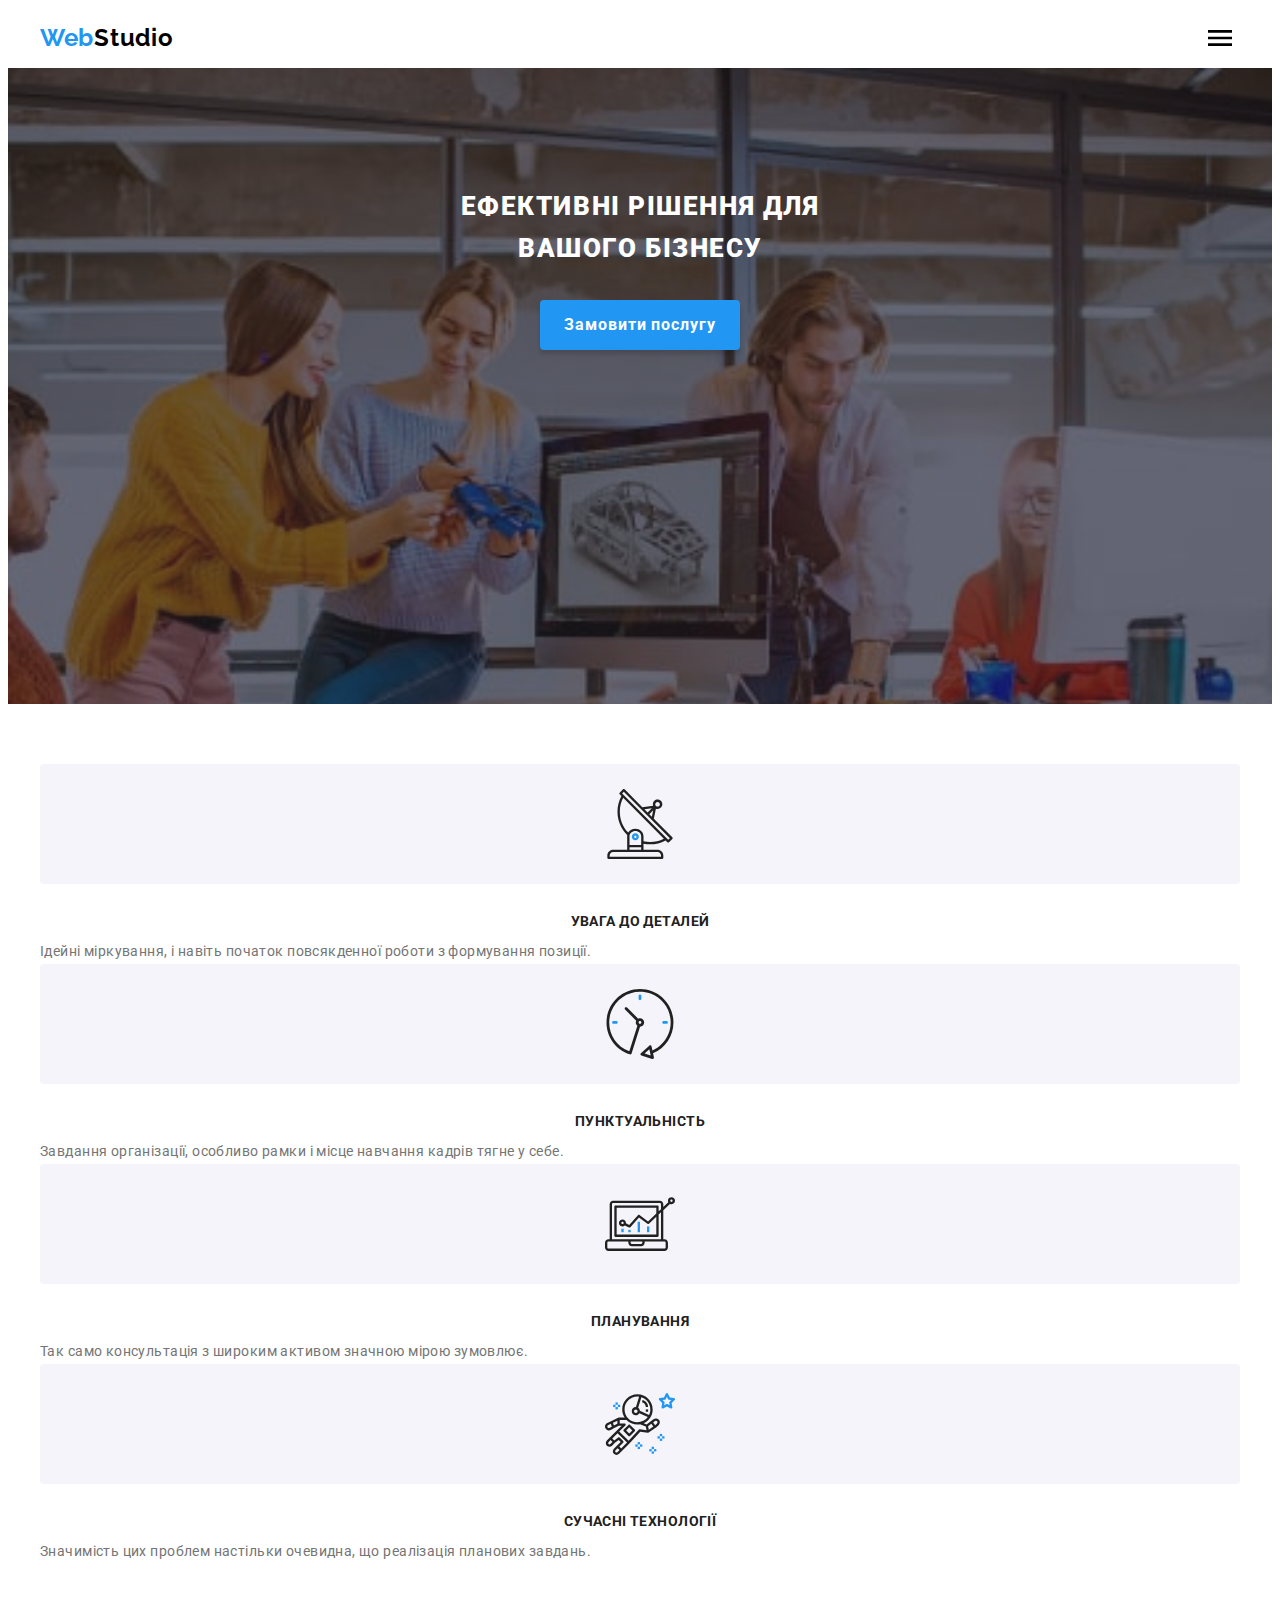
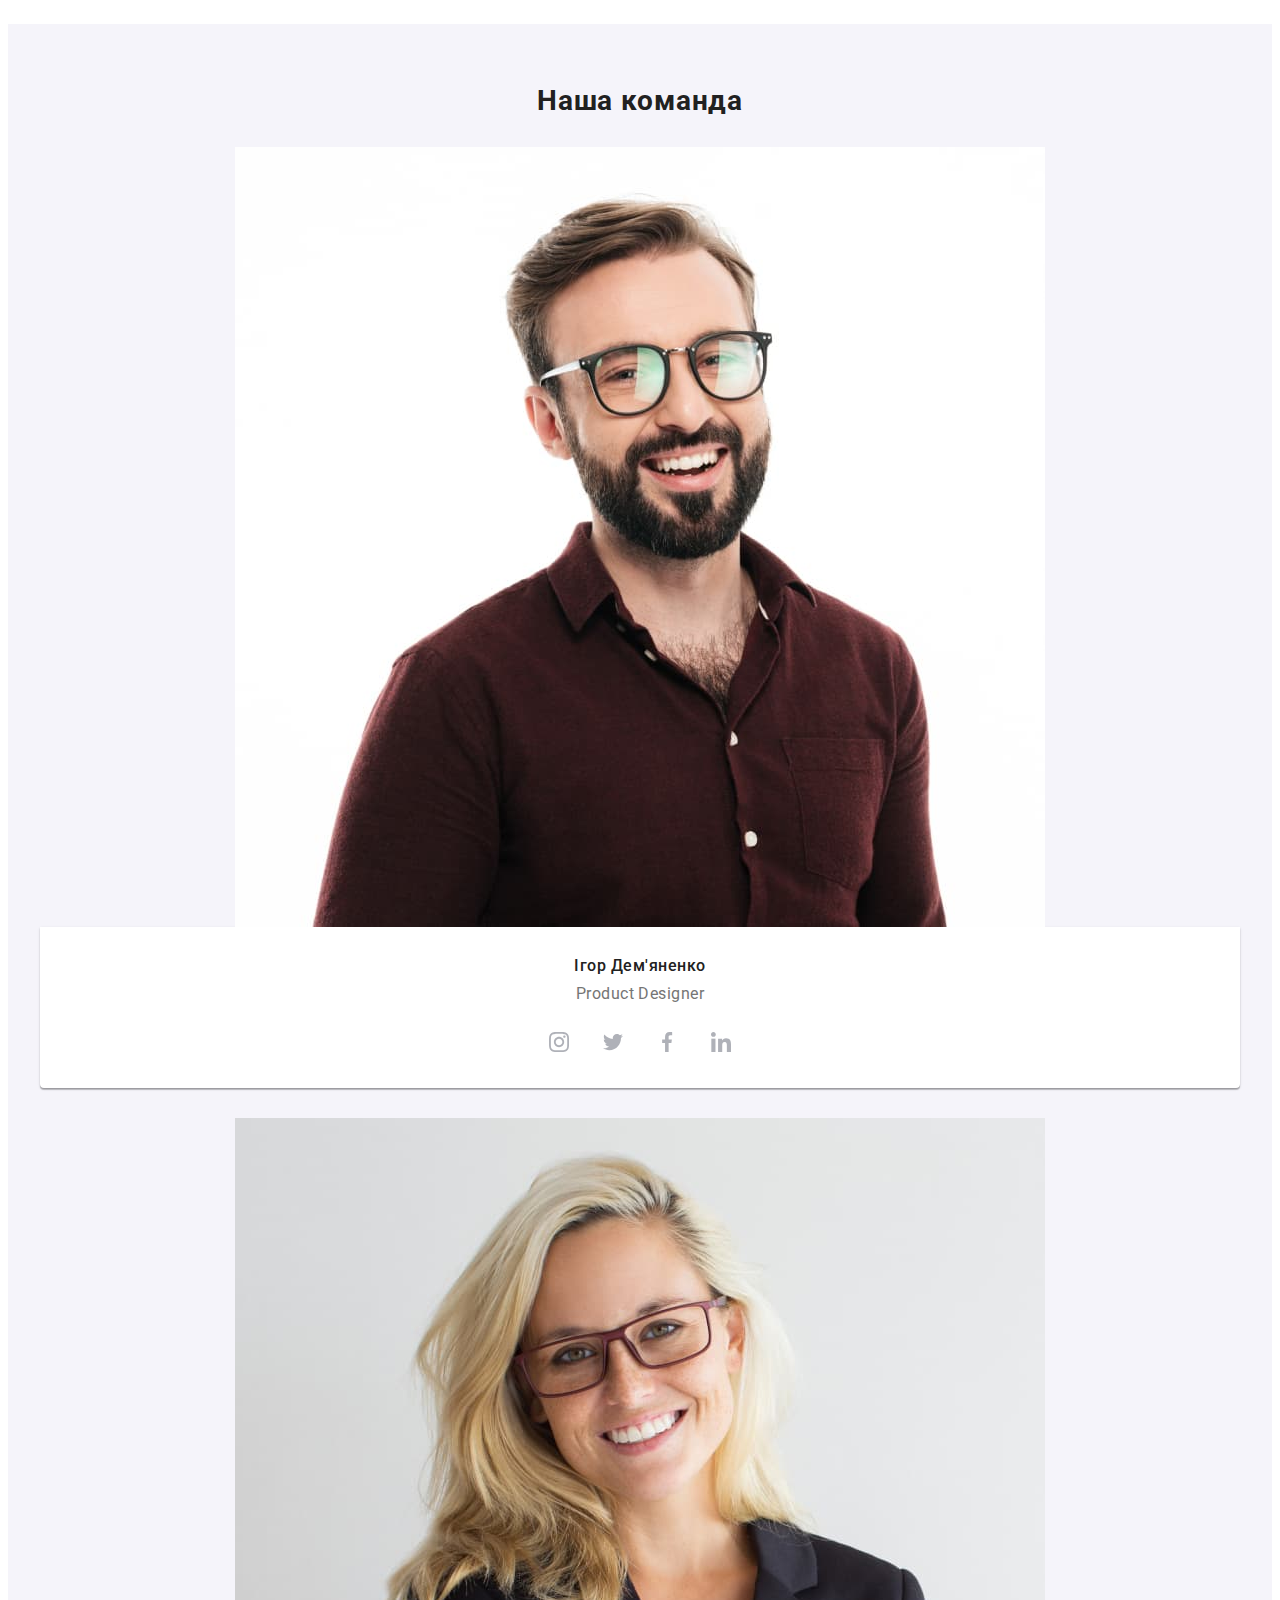
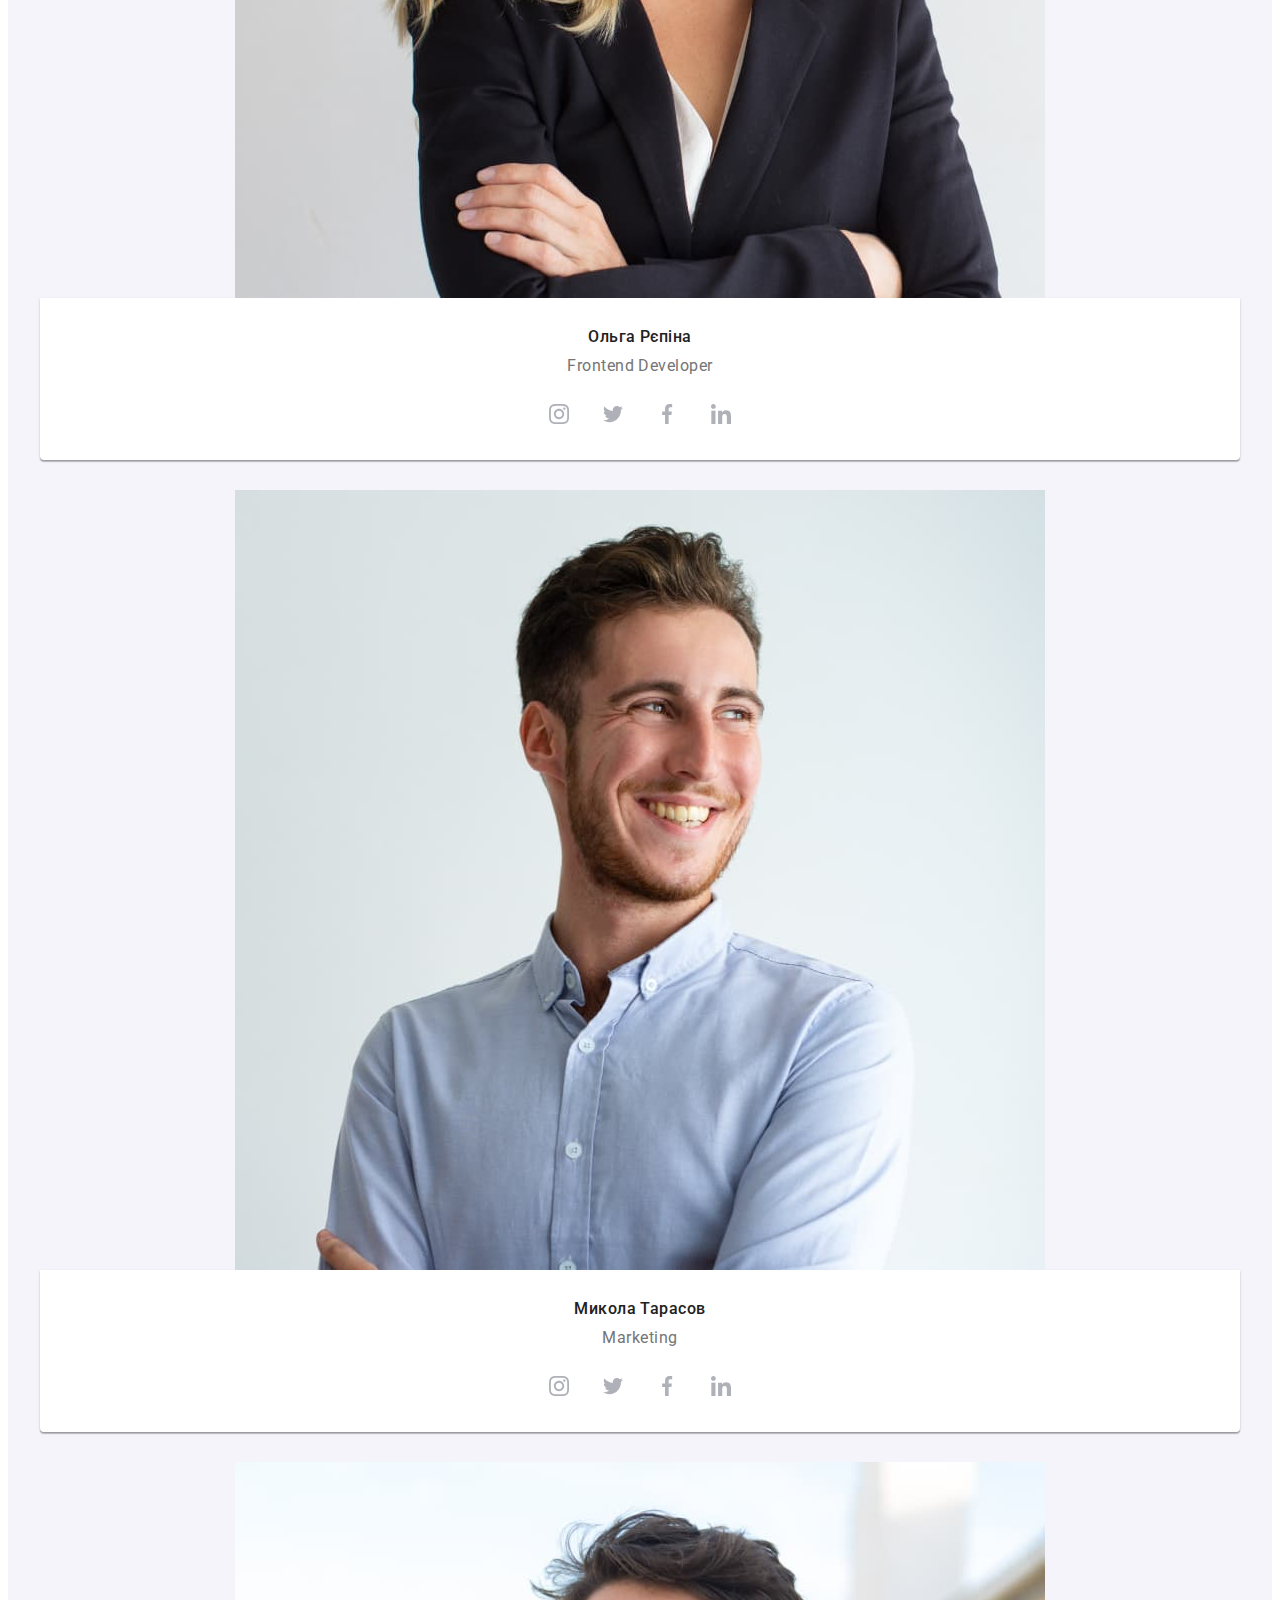
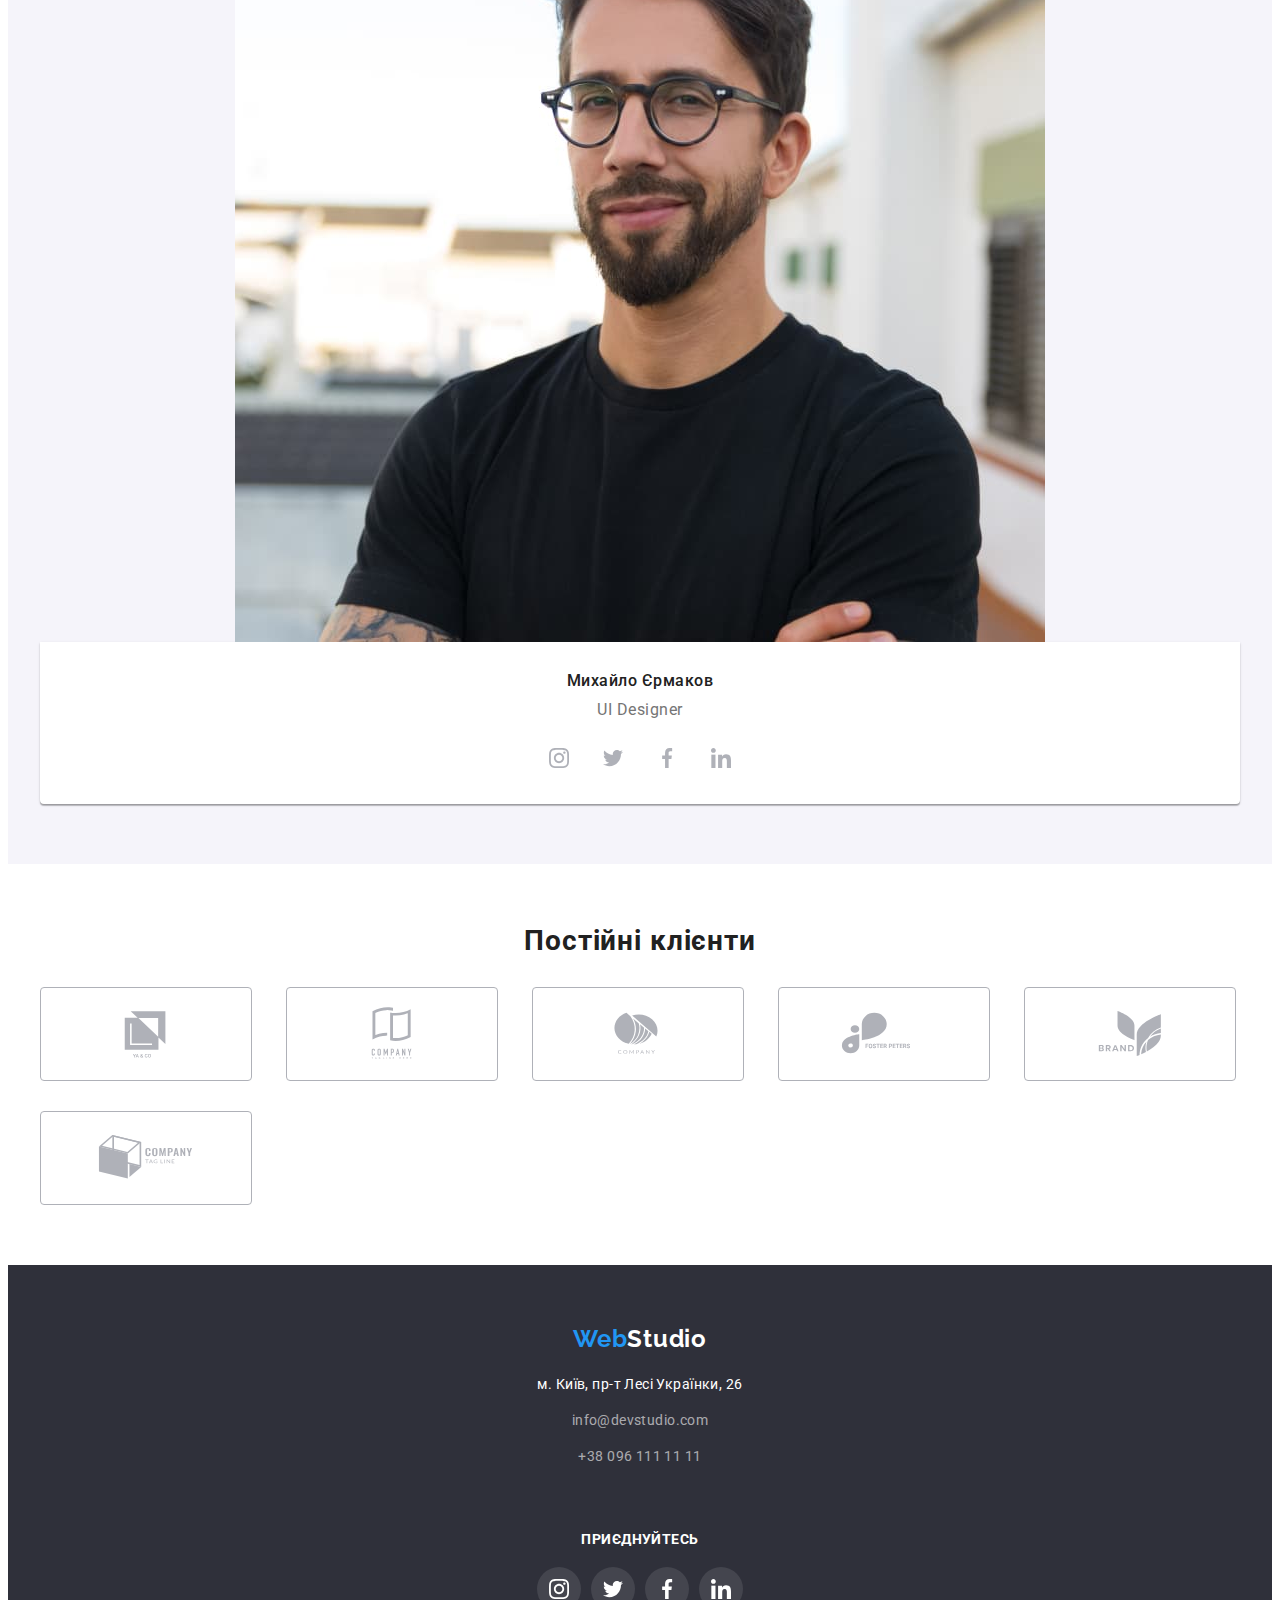
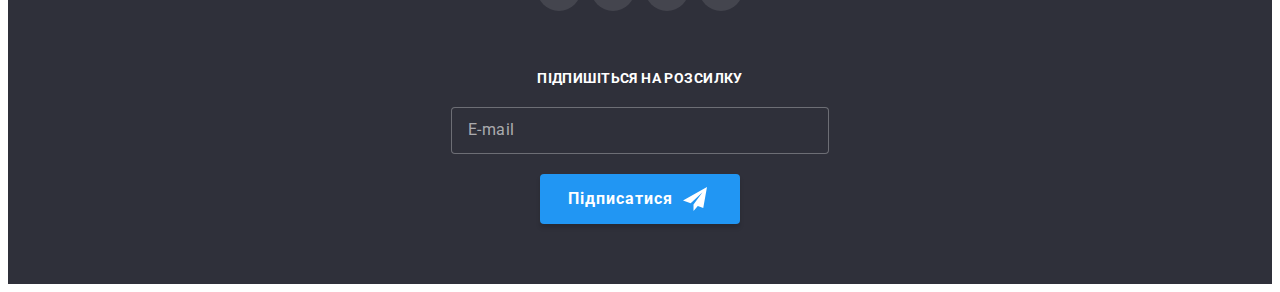
==== commit 297ff003: "Summary update" ====
--- a/index.html
+++ b/index.html
@@ -356,10 +356,19 @@
                 <source
                   media="(max-width: 767px)"
                   srcset="
+                    ./img/mobile/command1-mob.webp    1x,
+                    ./img/mobile/command1-mob@2x.webp 2x
+                  "
+                  type="image/webp"
+                />
+                <source
+                  media="(max-width: 767px)"
+                  srcset="
                     ./img/mobile/command1-mob.jpg    1x,
                     ./img/mobile/command1-mob@2x.jpg 2x
                   "
                 />
+
                 <img
                   class="team-item__card"
                   src="./img/command1.jpg"
@@ -409,6 +418,14 @@
                 <source
                   media="(max-width: 767px)"
                   srcset="
+                    ./img/mobile/command2-mob.webp    1x,
+                    ./img/mobile/command2-mob@2x.webp 2x
+                  "
+                  type="image/webp"
+                />
+                <source
+                  media="(max-width: 767px)"
+                  srcset="
                     ./img/mobile/command2-mob.jpg    1x,
                     ./img/mobile/command2-mob@2x.jpg 2x
                   "
@@ -462,15 +479,23 @@
                 <source
                   media="(max-width: 767px)"
                   srcset="
+                    ./img/mobile/command3-mob.webp    1x,
+                    ./img/mobile/command3-mob@2x.webp 2x
+                  "
+                  type="image/webp"
+                />
+                <source
+                  media="(max-width: 767px)"
+                  srcset="
                     ./img/mobile/command3-mob.jpg    1x,
                     ./img/mobile/command3-mob@2x.jpg 2x
                   "
                 />
-              <img
-                class="team-item__card"
-                src="./img/command3.jpg"
-                alt="Микола Тарасов"
-              />
+                <img
+                  class="team-item__card"
+                  src="./img/command3.jpg"
+                  alt="Микола Тарасов"
+                />
               </picture>
 
               <div class="team-item__content-wraper">
@@ -510,6 +535,14 @@
             </li>
             <li class="team-item__list">
               <picture>
+                <source
+                  media="(max-width: 767px)"
+                  srcset="
+                    ./img/mobile/command4-mob.webp    1x,
+                    ./img/mobile/command4-mob@2x.webp 2x
+                  "
+                  type="image/webp"
+                />
                 <source
                   media="(max-width: 767px)"
                   srcset="
@@ -517,11 +550,11 @@
                     ./img/mobile/command4-mob@2x.jpg 2x
                   "
                 />
-              <img
-                class="team-item__card"
-                src="./img/command4.jpg"
-                alt="Михайло Єрмаков"
-              />
+                <img
+                  class="team-item__card"
+                  src="./img/command4.jpg"
+                  alt="Михайло Єрмаков"
+                />
               </picture>
 
               <div class="team-item__content-wraper">
--- a/css/main.min.css
+++ b/css/main.min.css
@@ -1 +1 @@
-:root{--primary-font-family: "Roboto", sans-serif;--secondary-font-family: "Raleway", sans-serif;--primary-text-color: #212121;--secondary-text-color: #757575;--third-text-color: #2196f3;--fourth-text-color: #ffffff;--fifth-text-color: rgba(255, 255, 255, 0.6);--logo-text-color: #000000;--first-bcg-color: #2f303a;--second-bcg-color: #f5f4fa;--third-bcg-color: #2196f3;--fourth-bcg-color: #188ce8;--fifth-bcg-color: #ffffff;--hero-bcg-color: #c4c4c4}.visually-hidden{position:absolute;width:1px;height:1px;margin:-1px;border:0;padding:0;white-space:nowrap;-webkit-clip-path:inset(100%);clip-path:inset(100%);clip:rect(0 0 0 0);overflow:hidden}body{font-family:var(--primary-font-family);background-color:var(--fifth-bcg-color);color:var(--primary-text-color)}h1,h2,h3,h4,h5,h6,p{margin-top:0;margin-bottom:0;padding-left:0}ul,ol{list-style:none;margin-top:0;margin-bottom:0;padding-left:0}img{display:block}.link{text-decoration:none}.section{padding-top:60px;padding-bottom:60px}.container{padding-left:15px;padding-right:15px;margin-left:auto;margin-right:auto}@media screen and (min-width: 480px){.container{width:480px}}@media screen and (min-width: 768px){.container{width:768px}}@media screen and (min-width: 1200px){.container{width:1200px}}.main-header{position:relative;padding-top:10px;padding-bottom:10px}.hero{max-width:100%;height:400px;margin-left:auto;margin-right:auto;padding-top:118px;padding-bottom:118px;text-align:center;background-size:cover;background-image:linear-gradient(rgba(47, 48, 58, 0.4), rgba(47, 48, 58, 0.4)),url(../img/HeroImg.jpg);background-color:var(--hero-bcg-color)}@media screen and (max-width: 767px){.hero{background-image:linear-gradient(rgba(47, 48, 58, 0.4), rgba(47, 48, 58, 0.4)),url(../../img/Header-img-mobile.jpg)}}.features-items__box{display:flex;justify-content:center;align-items:center;height:120px;background:var(--second-bcg-color);border-radius:4px;margin-bottom:30px}.features-items__titles{margin-bottom:10px;font-family:var(--primary-font-family);font-weight:700;font-size:14px;line-height:1.14;letter-spacing:.03em;text-transform:uppercase;text-align:center;color:var(--primary-text-color)}.features-items__description{font-family:var(--primary-font-family);font-size:14px;line-height:1.71;letter-spacing:.03em;color:var(--secondary-text-color)}.work.section{padding-top:0}.work-items{display:flex;justify-content:space-between}.work-items__list{position:relative;margin-right:30px;flex-basis:calc((100% - 60px)/3)}.work-items__list:last-child{margin-right:0}.work-items__caption{position:absolute;bottom:0;left:0;width:370px;height:70px;padding-top:27px;padding-bottom:27px;font-family:var(--primary-font-family);font-weight:700;font-size:14px;line-height:1.14;text-align:center;letter-spacing:.03em;text-transform:uppercase;color:var(--fourth-text-color);background-color:rgba(47,48,58,.8);opacity:.9}.team{background-color:var(--second-bcg-color)}.team-item__list:not(:last-child){margin-bottom:30px}.team-item__card{margin-left:auto;margin-right:auto}.team-item__content-wraper{padding:30px 32px 24px 32px;background-color:var(--fifth-bcg-color);box-shadow:0px 1px 3px rgba(0,0,0,.12),0px 1px 1px rgba(0,0,0,.14),0px 2px 1px rgba(0,0,0,.2);border-radius:0px 0px 4px 4px}.team-item__user-name{font-family:var(--primary-font-family);font-weight:500;font-size:16px;line-height:1.18;text-align:center;letter-spacing:.03em;color:var(--primary-text-color);margin-bottom:10px}.team-item__user-position{font-family:var(--primary-font-family);font-size:16px;line-height:1.18;text-align:center;letter-spacing:.03em;color:var(--secondary-text-color);margin-bottom:16px}.clients-item{display:flex;flex-wrap:wrap;margin-top:-30px;margin-left:-30px}.clients-item__list{display:flex;width:210px;margin-top:30px;margin-left:30px;flex-basis:calc(100% - 30px)/2}.clients-item__link{display:flex;justify-content:center;align-items:center;width:210px;height:92px;fill:#afb1b8;border:1px solid #afb1b8;border-radius:4px;transition:fill 250ms cubic-bezier(0.4, 0, 0.2, 1),border-color 250ms cubic-bezier(0.4, 0, 0.2, 1)}.clients-item__link:hover,.clients-item__link:focus{border-color:var(--third-bcg-color);fill:var(--third-text-color)}.footer{padding-top:60px;padding-bottom:60px;background:var(--first-bcg-color);text-align:center}.address-block{margin-bottom:60px}.footer-contacts__link{display:inline-block;font-family:var(--primary-font-family);font-style:normal;font-size:14px;line-height:1.71;letter-spacing:.03em;color:var(--fifth-text-color);transition:color 250ms cubic-bezier(0.4, 0, 0.2, 1)}.footer-contacts__link:hover,.footer-contacts__link:focus{color:var(--third-text-color)}.footer-contacts__list:not(:last-child){margin-bottom:12px}.street{color:var(--fourth-text-color)}.footer-social{margin-bottom:60px}.footer-social__title{display:inline-block;font-family:var(--primary-font-family);font-weight:700;font-size:14px;line-height:1.14;letter-spacing:.03em;text-transform:uppercase;color:var(--fourth-text-color);margin-bottom:20px}.subscribe-block{margin-left:auto}.subscribe-block__title{margin-bottom:20px;font-family:var(--primary-font-family);font-weight:700;line-height:1.14;font-size:14px;text-transform:uppercase;letter-spacing:.03em;color:var(--fourth-text-color)}.form-subscribe__input{width:358px;margin-bottom:20px;padding-top:15px;padding-bottom:15px;padding-left:16px;background-color:var(--first-bcg-color);color:rgba(255,255,255,.6);border:1px solid rgba(255,255,255,.3);border-radius:4px}.form-subscribe__input::-moz-placeholder{font-family:var(--primary-font-family);font-size:16px;line-height:1.25;letter-spacing:.03em;color:rgba(255,255,255,.6)}.form-subscribe__input:-ms-input-placeholder{font-family:var(--primary-font-family);font-size:16px;line-height:1.25;letter-spacing:.03em;color:rgba(255,255,255,.6)}.form-subscribe__input::placeholder{font-family:var(--primary-font-family);font-size:16px;line-height:1.25;letter-spacing:.03em;color:rgba(255,255,255,.6)}.form-subscribe__button{display:flex;align-items:center;width:200px;height:50px;margin-left:auto;margin-right:auto;padding-left:28px;padding-right:28px;font-family:var(--primary-font-family);font-weight:700;font-size:16px;line-height:1.88;letter-spacing:.06em;color:var(--fourth-text-color);background:var(--third-bcg-color);box-shadow:0px 4px 4px rgba(0,0,0,.15);border-radius:4px;border:inherit;cursor:pointer}.form-subscribe__button-icon{margin-left:10px;fill:var(--fifth-bcg-color)}.portfolio-items{display:flex;flex-wrap:wrap}.portfolio-items__list{margin-right:30px;margin-bottom:30px;flex-basis:calc((100% - 60px)/3)}.portfolio-items__list:nth-child(3n){margin-right:0}.portfolio-items__list:nth-last-child(-n+3){margin-bottom:0}.portfolio-content-wraper{padding-top:20px;padding-bottom:20px;padding-left:24px;padding-right:24px;background:var(--fifth-bcg-color);border:1px solid #eee;border-top:none}.portfolio-content-wraper__titles{margin-bottom:4px;font-family:var(--primary-font-family);font-weight:700;font-size:18px;line-height:2;letter-spacing:.06em;color:var(--primary-text-color)}.portfolio-content-wraper__description{font-family:var(--primary-font-family);font-size:16px;line-height:1.88;letter-spacing:.03em;color:var(--secondary-text-color)}.portfolio-items__link{display:block;transition:box-shadow 250ms cubic-bezier(0.4, 0, 0.2, 1)}.portfolio-items__link:hover,.portfolio-items__link:focus{box-shadow:0px 1px 1px rgba(0,0,0,.12),0px 4px 4px rgba(0,0,0,.06),1px 4px 6px rgba(0,0,0,.16)}.portfolio-img{position:relative;overflow:hidden}.portfolio-overlay{position:absolute;top:0;left:0;width:370px;height:294px;background-color:rgba(33,150,243,.9);transform:translatey(100%);transition:transform 250ms cubic-bezier(0.4, 0, 0.2, 1)}.portfolio-items__link:hover .portfolio-overlay{transform:translatex(0)}.portfolio-overlay__description{padding:63px 24px;font-family:var(--primary-font-family);line-height:1.56;font-size:18px;letter-spacing:.03em;color:var(--fourth-text-color)}.logo{font-family:var(--secondary-font-family);font-weight:700;font-size:24px;line-height:1.17;letter-spacing:.03em;color:var(--logo-text-color);margin-right:92px}.logo__word{color:var(--third-text-color)}.logo-footer{display:inline-block;margin-bottom:20px;font-family:var(--secondary-font-family);font-weight:700;font-size:24px;line-height:1.17;letter-spacing:.03em;color:var(--fourth-text-color)}.logo-footer__word{color:var(--third-text-color)}.header-contacts{display:none}.menu{display:none}.header-container{display:flex;justify-content:space-between;align-items:center}.mobile-menu-button{background-color:rgba(0,0,0,0);border:none;padding:0;line-height:0;cursor:pointer;transition:fill 250ms cubic-bezier(0.4, 0, 0.2, 1)}.mobile-menu-button:hover,.mobile-menu-button:focus{fill:var(--third-text-color)}.mobile-menu{position:absolute;top:0;left:0;width:100%;height:100vh;overflow:auto;opacity:0;visibility:hidden;pointer-events:none;background-color:var(--fifth-bcg-color);transition:opacity 250ms cubic-bezier(0.4, 0, 0.2, 1)}.mobile-menu.is-open{opacity:1;visibility:visible;pointer-events:auto}.mobile-menu__container{position:relative;padding-top:48px;padding-bottom:48px}.mobile-menu__close-button{position:absolute;top:10px;right:15px;background-color:rgba(0,0,0,0);border:none;padding:0;line-height:0;cursor:pointer;transition:fill 250ms cubic-bezier(0.4, 0, 0.2, 1)}.mobile-menu__close-button:hover,.mobile-menu__close-button:focus{fill:var(--third-text-color)}.mobile-menu-item{margin-bottom:306px}.mobile-menu-item__list{margin-bottom:32px}.mobile-menu-item__link{font-family:var(--primary-font-family);font-style:normal;font-weight:500;font-size:40px;line-height:1.18;letter-spacing:.02em;color:var(--primary-text-color);transition:color 250ms cubic-bezier(0.4, 0, 0.2, 1)}.mobile-menu-item__link:hover,.mobile-menu-item__link:focus{color:var(--third-text-color)}.mobile-menu-item__link--current{color:var(--third-text-color)}.mobile-menu-contacts__mail-tel{margin-bottom:32px}.mobile-menu-contacts__phone{font-family:var(--primary-font-family);font-weight:500;font-size:34px;line-height:1.17;letter-spacing:.02em;color:var(--third-text-color)}.mobile-menu-contacts__mail{font-family:var(--primary-font-family);font-weight:500;font-size:24px;line-height:28px;letter-spacing:.02em;color:var(--secondary-text-color)}.mobile-menu-social-links{display:flex}.mobile-menu-social-links__list:not(:last-child){position:relative;margin-right:20px}.mobile-menu-social-links__list:not(:last-child) .mobile-menu-social-links__link::after{content:"";position:absolute;bottom:50%;width:22px;border:1px solid rgba(33,33,33,.2);transform:rotate(90deg)}.mobile-menu-social-links__link{font-family:var(--primary-font-family);font-weight:500;font-size:18px;line-height:1.22;letter-spacing:.02em;color:var(--third-text-color)}.hero-container__main-title{margin-left:auto;margin-right:auto;margin-bottom:30px;font-family:var(--primary-font-family);font-size:26px;font-weight:900;line-height:1.61;text-transform:uppercase;letter-spacing:.06em;color:var(--fourth-text-color)}.secondary-titles{font-family:var(--primary-font-family);font-weight:700;font-size:28px;line-height:1.18;letter-spacing:.03em;color:var(--primary-text-color);text-align:center;margin-bottom:30px}@media screen and (min-width: 768px){.hero-container__main-title{width:360px}}.hero-container__modal-btn{min-width:200px;padding:10px 24px;font-family:var(--primary-font-family);font-weight:700;font-size:16px;line-height:1.87;letter-spacing:.06em;background-color:var(--third-bcg-color);color:var(--fourth-text-color);box-shadow:0px 4px 4px rgba(0,0,0,.15);border-radius:4px;border:rgba(0,0,0,0);cursor:pointer;transition:background-color 250ms cubic-bezier(0.4, 0, 0.2, 1),color 250ms cubic-bezier(0.4, 0, 0.2, 1)}.hero-container__modal-btn:hover,.hero-container__modal-btn:focus{background-color:var(--fourth-bcg-color);color:var(--fourth-text-color)}.backdrop{position:fixed;width:100%;height:100%;top:0;left:0;background-color:rgba(0,0,0,.2);z-index:1;overflow-y:scroll;transition:opacity 750ms cubic-bezier(0.4, 0, 0.2, 1),scale 750ms cubic-bezier(0.4, 0, 0.2, 1)}.backdrop.is-hidden{opacity:0;visibility:hidden;pointer-events:none;scale:1.25}.modal-window{position:absolute;width:95%;padding:40px;top:50%;left:50%;transform:translate(-50%, -50%);background:var(--fifth-bcg-color);box-shadow:0px 1px 3px rgba(0,0,0,.12),0px 1px 1px rgba(0,0,0,.14),0px 2px 1px rgba(0,0,0,.2);border-radius:4px;z-index:100;overflow:auto}@media screen and (min-width: 480px){.modal-window{width:450px}}.modal-window__close-modal-button{position:absolute;display:flex;justify-content:center;align-items:center;width:30px;height:30px;top:8px;right:8px;padding:0;border-radius:50%;background-color:var(--fifth-bcg-color);border:1px solid rgba(0,0,0,.1);cursor:pointer;transition:fill 250ms cubic-bezier(0.4, 0, 0.2, 1)}.modal-window__close-modal-button:hover,.modal-window__close-modal-button:focus{fill:var(--third-bcg-color)}.contact-form__title{display:inline-block;margin-bottom:12px;font-family:var(--primary-font-family);font-weight:700;font-size:20px;line-height:1.15;letter-spacing:.03em;color:var(--primary-text-color)}.user-data{position:relative;display:flex;flex-direction:column;margin-bottom:10px;width:100%}.user-data__form-label{margin-bottom:4px;text-align:left;font-family:var(--primary-font-family);font-size:12px;line-height:1.16;letter-spacing:.01em;color:var(--secondary-text-color)}.user-data__form-input{height:40px;padding-left:42px;border:1px solid rgba(33,33,33,.2);border-radius:4px;transition:border 250ms cubic-bezier(0.4, 0, 0.2, 1);outline:none}.user-data__form-input:focus{border:1px solid var(--third-bcg-color)}.user-data__icon-contact-form{position:absolute;top:50%;left:12px;width:18px;height:18px;transition:fill 250ms cubic-bezier(0.4, 0, 0.2, 1)}.user-data__form-input:focus+.user-data__icon-contact-form{fill:var(--third-bcg-color)}.comment{display:flex;flex-direction:column;align-items:flex-start}.comment__form-label{margin-bottom:4px;text-align:left;font-family:var(--primary-font-family);font-size:12px;line-height:1.16;letter-spacing:.01em;color:var(--secondary-text-color)}.comment__text-user-message{width:100%;height:120px;resize:none;margin-left:auto;margin-right:auto;margin-bottom:20px;padding:12px 16px;border:1px solid rgba(33,33,33,.2);border-radius:4px;transition:border 250ms cubic-bezier(0.4, 0, 0.2, 1);outline:none}.comment__text-user-message:focus{border:1px solid var(--third-bcg-color)}.comment__text-user-message::-moz-placeholder{font-family:var(--primary-font-family);font-size:12px;line-height:1.16;letter-spacing:.01em;color:rgba(117,117,117,.5)}.comment__text-user-message:-ms-input-placeholder{font-family:var(--primary-font-family);font-size:12px;line-height:1.16;letter-spacing:.01em;color:rgba(117,117,117,.5)}.comment__text-user-message::placeholder{font-family:var(--primary-font-family);font-size:12px;line-height:1.16;letter-spacing:.01em;color:rgba(117,117,117,.5)}.policy-label{position:relative;display:flex;align-items:center;margin-bottom:30px;font-family:var(--primary-font-family);line-height:1.17;font-size:12px;letter-spacing:.03em;color:var(--secondary-text-color)}.policy-label__icon--checkbox{display:flex;justify-content:center;align-items:center;width:16px;height:15px;margin-right:8px;margin-left:12px;border:2px solid #000;border-radius:2px;cursor:pointer;fill:#fff;transition:border 250ms cubic-bezier(0.4, 0, 0.2, 1),fill 250ms cubic-bezier(0.4, 0, 0.2, 1)}.policy-label__input-checkbox:checked+.policy-label__icon--checkbox{border:none;fill:var(--third-bcg-color)}.policy-label__input-checkbox:focus+.policy-label__icon--checkbox{border:1px solid var(--third-bcg-color)}.contract{color:var(--third-text-color)}.btn-submit{min-width:200px;min-height:50px;font-family:var(--primary-font-family);font-weight:700;font-size:16px;line-height:1.87;letter-spacing:.06em;color:var(--fourth-text-color);background:var(--third-bcg-color);box-shadow:0px 4px 4px rgba(0,0,0,.15);border-radius:4px;cursor:pointer;outline:none}.social-links{display:flex;justify-content:center}.social-links__list{display:flex}.social-links__list:not(:last-child){margin-right:10px}.social-links__link{display:flex;justify-content:center;align-items:center;width:44px;height:44px;border-radius:50%;fill:#afb1b8;transition:fill 250ms cubic-bezier(0.4, 0, 0.2, 1),background-color 250ms cubic-bezier(0.4, 0, 0.2, 1)}.social-links__link:hover,.social-links__link:focus{background-color:var(--third-bcg-color);fill:var(--fourth-text-color)}.footer-social__items{display:flex;justify-content:center}.footer-social__list{width:44px;height:44px;border-radius:50%;background-color:rgba(255,255,255,.1);margin-left:10px}.footer-social__list:first-child{margin-left:0}.footer-social__link{display:flex;justify-content:center;align-items:center;width:44px;height:44px;border-radius:50%;fill:var(--fifth-bcg-color);transition:background-color 250ms cubic-bezier(0.4, 0, 0.2, 1)}.footer-social__link:hover,.footer-social__link:focus{background-color:var(--third-bcg-color)}.button-item{display:flex;justify-content:center;margin-bottom:50px}.button-item__list:not(:last-child){display:flex;margin-right:8px}.button-item__portfolio-btn{padding:6px 22px;font-family:var(--primary-font-family);font-weight:500;font-size:16px;line-height:1.6;letter-spacing:.03em;color:var(--primary-text-color);background-color:var(--second-bcg-color);border-radius:4px;border:rgba(0,0,0,0);cursor:pointer;transition:background-color 250ms cubic-bezier(0.4, 0, 0.2, 1),color 250ms cubic-bezier(0.4, 0, 0.2, 1),box-shadow 250ms cubic-bezier(0.4, 0, 0.2, 1)}.button-item__portfolio-btn:hover,.button-item__portfolio-btn:focus{background-color:var(--third-bcg-color);color:var(--fourth-text-color);box-shadow:0px 3px 1px rgba(0,0,0,.1),0px 1px 2px rgba(0,0,0,.08),0px 2px 2px rgba(0,0,0,.12)}.button-item__portfolio-btn.button-item__portfolio-btn--active{background-color:var(--third-bcg-color);color:var(--fourth-text-color)}/*# sourceMappingURL=main.min.css.map */+:root{--primary-font-family: "Roboto", sans-serif;--secondary-font-family: "Raleway", sans-serif;--primary-text-color: #212121;--secondary-text-color: #757575;--third-text-color: #2196f3;--fourth-text-color: #ffffff;--fifth-text-color: rgba(255, 255, 255, 0.6);--logo-text-color: #000000;--first-bcg-color: #2f303a;--second-bcg-color: #f5f4fa;--third-bcg-color: #2196f3;--fourth-bcg-color: #188ce8;--fifth-bcg-color: #ffffff;--hero-bcg-color: #c4c4c4}.visually-hidden{position:absolute;width:1px;height:1px;margin:-1px;border:0;padding:0;white-space:nowrap;-webkit-clip-path:inset(100%);clip-path:inset(100%);clip:rect(0 0 0 0);overflow:hidden}body{font-family:var(--primary-font-family);background-color:var(--fifth-bcg-color);color:var(--primary-text-color)}h1,h2,h3,h4,h5,h6,p{margin-top:0;margin-bottom:0;padding-left:0}ul,ol{list-style:none;margin-top:0;margin-bottom:0;padding-left:0}img{display:block;max-width:100%;height:auto}.link{text-decoration:none}.section{padding-top:60px;padding-bottom:60px}.container{padding-left:15px;padding-right:15px;margin-left:auto;margin-right:auto}@media screen and (min-width: 480px){.container{width:480px}}@media screen and (min-width: 768px){.container{width:768px}}@media screen and (min-width: 1200px){.container{width:1200px}}.main-header{position:relative;padding-top:10px;padding-bottom:10px}.hero{max-width:100%;height:400px;margin-left:auto;margin-right:auto;padding-top:118px;padding-bottom:118px;text-align:center;background-size:cover;background-image:linear-gradient(rgba(47, 48, 58, 0.4), rgba(47, 48, 58, 0.4)),url(../img/Header-img-mobile.jpg);background-color:var(--hero-bcg-color)}@media(min-device-pixel-ratio: 2),(-webkit-min-device-pixel-ratio: 2),(min-resolution: 192dpi),(min-resolution: 2dppx){.hero{background-image:url(../img/Header-img-mobile@2x.jpg)}}.features-items__box{display:flex;justify-content:center;align-items:center;height:120px;background:var(--second-bcg-color);border-radius:4px;margin-bottom:30px}.features-items__titles{margin-bottom:10px;font-family:var(--primary-font-family);font-weight:700;font-size:14px;line-height:1.14;letter-spacing:.03em;text-transform:uppercase;text-align:center;color:var(--primary-text-color)}.features-items__description{font-family:var(--primary-font-family);font-size:14px;line-height:1.71;letter-spacing:.03em;color:var(--secondary-text-color)}.work.section{padding-top:0}.work-items{display:flex;justify-content:space-between}.work-items__list{position:relative;margin-right:30px;flex-basis:calc((100% - 60px)/3)}.work-items__list:last-child{margin-right:0}.work-items__caption{position:absolute;bottom:0;left:0;width:370px;height:70px;padding-top:27px;padding-bottom:27px;font-family:var(--primary-font-family);font-weight:700;font-size:14px;line-height:1.14;text-align:center;letter-spacing:.03em;text-transform:uppercase;color:var(--fourth-text-color);background-color:rgba(47,48,58,.8);opacity:.9}.team{background-color:var(--second-bcg-color)}.team-item__list:not(:last-child){margin-bottom:30px}.team-item__card{margin-left:auto;margin-right:auto}.team-item__content-wraper{padding:30px 32px 24px 32px;background-color:var(--fifth-bcg-color);box-shadow:0px 1px 3px rgba(0,0,0,.12),0px 1px 1px rgba(0,0,0,.14),0px 2px 1px rgba(0,0,0,.2);border-radius:0px 0px 4px 4px}.team-item__user-name{font-family:var(--primary-font-family);font-weight:500;font-size:16px;line-height:1.18;text-align:center;letter-spacing:.03em;color:var(--primary-text-color);margin-bottom:10px}.team-item__user-position{font-family:var(--primary-font-family);font-size:16px;line-height:1.18;text-align:center;letter-spacing:.03em;color:var(--secondary-text-color);margin-bottom:16px}.clients-item{display:block}.clients-item__list{display:block;width:210px;margin-left:auto;margin-right:auto}.clients-item__list:not(:first-child){margin-top:30px}@media screen and (min-width: 480px){.clients-item{display:flex;flex-wrap:wrap;margin-top:-30px;margin-left:-30px}.clients-item__list{margin-top:30px;margin-left:30px;flex-basis:calc(100% - 30px)/2}}.clients-item__link{display:flex;justify-content:center;align-items:center;width:210px;height:92px;fill:#afb1b8;border:1px solid #afb1b8;border-radius:4px;transition:fill 250ms cubic-bezier(0.4, 0, 0.2, 1),border-color 250ms cubic-bezier(0.4, 0, 0.2, 1)}.clients-item__link:hover,.clients-item__link:focus{border-color:var(--third-bcg-color);fill:var(--third-text-color)}.footer{padding-top:60px;padding-bottom:60px;background:var(--first-bcg-color);text-align:center}.address-block{margin-bottom:60px}.footer-contacts__link{display:inline-block;font-family:var(--primary-font-family);font-style:normal;font-size:14px;line-height:1.71;letter-spacing:.03em;color:var(--fifth-text-color);transition:color 250ms cubic-bezier(0.4, 0, 0.2, 1)}.footer-contacts__link:hover,.footer-contacts__link:focus{color:var(--third-text-color)}.footer-contacts__list:not(:last-child){margin-bottom:12px}.street{color:var(--fourth-text-color)}.footer-social{margin-bottom:60px}.footer-social__title{display:inline-block;font-family:var(--primary-font-family);font-weight:700;font-size:14px;line-height:1.14;letter-spacing:.03em;text-transform:uppercase;color:var(--fourth-text-color);margin-bottom:20px}.subscribe-block{margin-left:auto}.subscribe-block__title{margin-bottom:20px;font-family:var(--primary-font-family);font-weight:700;line-height:1.14;font-size:14px;text-transform:uppercase;letter-spacing:.03em;color:var(--fourth-text-color)}.form-subscribe__input{width:358px;margin-bottom:20px;padding-top:15px;padding-bottom:15px;padding-left:16px;background-color:var(--first-bcg-color);color:rgba(255,255,255,.6);border:1px solid rgba(255,255,255,.3);border-radius:4px}.form-subscribe__input::-moz-placeholder{font-family:var(--primary-font-family);font-size:16px;line-height:1.25;letter-spacing:.03em;color:rgba(255,255,255,.6)}.form-subscribe__input:-ms-input-placeholder{font-family:var(--primary-font-family);font-size:16px;line-height:1.25;letter-spacing:.03em;color:rgba(255,255,255,.6)}.form-subscribe__input::placeholder{font-family:var(--primary-font-family);font-size:16px;line-height:1.25;letter-spacing:.03em;color:rgba(255,255,255,.6)}.form-subscribe__button{display:flex;align-items:center;width:200px;height:50px;margin-left:auto;margin-right:auto;padding-left:28px;padding-right:28px;font-family:var(--primary-font-family);font-weight:700;font-size:16px;line-height:1.88;letter-spacing:.06em;color:var(--fourth-text-color);background:var(--third-bcg-color);box-shadow:0px 4px 4px rgba(0,0,0,.15);border-radius:4px;border:inherit;cursor:pointer}.form-subscribe__button-icon{margin-left:10px;fill:var(--fifth-bcg-color)}.portfolio-items{display:flex;flex-wrap:wrap}.portfolio-items__list{margin-right:30px;margin-bottom:30px;flex-basis:calc((100% - 60px)/3)}.portfolio-items__list:nth-child(3n){margin-right:0}.portfolio-items__list:nth-last-child(-n+3){margin-bottom:0}.portfolio-content-wraper{padding-top:20px;padding-bottom:20px;padding-left:24px;padding-right:24px;background:var(--fifth-bcg-color);border:1px solid #eee;border-top:none}.portfolio-content-wraper__titles{margin-bottom:4px;font-family:var(--primary-font-family);font-weight:700;font-size:18px;line-height:2;letter-spacing:.06em;color:var(--primary-text-color)}.portfolio-content-wraper__description{font-family:var(--primary-font-family);font-size:16px;line-height:1.88;letter-spacing:.03em;color:var(--secondary-text-color)}.portfolio-items__link{display:block;transition:box-shadow 250ms cubic-bezier(0.4, 0, 0.2, 1)}.portfolio-items__link:hover,.portfolio-items__link:focus{box-shadow:0px 1px 1px rgba(0,0,0,.12),0px 4px 4px rgba(0,0,0,.06),1px 4px 6px rgba(0,0,0,.16)}.portfolio-img{position:relative;overflow:hidden}.portfolio-overlay{position:absolute;top:0;left:0;width:370px;height:294px;background-color:rgba(33,150,243,.9);transform:translatey(100%);transition:transform 250ms cubic-bezier(0.4, 0, 0.2, 1)}.portfolio-items__link:hover .portfolio-overlay{transform:translatex(0)}.portfolio-overlay__description{padding:63px 24px;font-family:var(--primary-font-family);line-height:1.56;font-size:18px;letter-spacing:.03em;color:var(--fourth-text-color)}.logo{font-family:var(--secondary-font-family);font-weight:700;font-size:24px;line-height:1.17;letter-spacing:.03em;color:var(--logo-text-color);margin-right:92px}.logo__word{color:var(--third-text-color)}.logo-footer{display:inline-block;margin-bottom:20px;font-family:var(--secondary-font-family);font-weight:700;font-size:24px;line-height:1.17;letter-spacing:.03em;color:var(--fourth-text-color)}.logo-footer__word{color:var(--third-text-color)}.header-contacts{display:none}.menu{display:none}.header-container{display:flex;justify-content:space-between;align-items:center}.mobile-menu-button{background-color:rgba(0,0,0,0);border:none;padding:0;line-height:0;cursor:pointer;transition:fill 250ms cubic-bezier(0.4, 0, 0.2, 1)}.mobile-menu-button:hover,.mobile-menu-button:focus{fill:var(--third-text-color)}.mobile-menu{position:absolute;top:0;left:0;width:100%;height:100vh;overflow:auto;opacity:0;visibility:hidden;pointer-events:none;background-color:var(--fifth-bcg-color);transition:opacity 250ms cubic-bezier(0.4, 0, 0.2, 1)}.mobile-menu.is-open{opacity:1;visibility:visible;pointer-events:auto}.mobile-menu__container{position:relative;padding-top:48px;padding-bottom:48px}.mobile-menu__close-button{position:absolute;top:10px;right:15px;background-color:rgba(0,0,0,0);border:none;padding:0;line-height:0;cursor:pointer;transition:fill 250ms cubic-bezier(0.4, 0, 0.2, 1)}.mobile-menu__close-button:hover,.mobile-menu__close-button:focus{fill:var(--third-text-color)}.mobile-menu-item{padding-left:25px;margin-bottom:306px}.mobile-menu-item__list{margin-bottom:32px}.mobile-menu-item__link{font-family:var(--primary-font-family);font-style:normal;font-weight:500;font-size:40px;line-height:1.18;letter-spacing:.02em;color:var(--primary-text-color);transition:color 250ms cubic-bezier(0.4, 0, 0.2, 1)}.mobile-menu-item__link:hover,.mobile-menu-item__link:focus{color:var(--third-text-color)}.mobile-menu-item__link--current{color:var(--third-text-color)}.mobile-menu-contacts{padding-left:25px}.mobile-menu-contacts__mail-tel{margin-bottom:32px}.mobile-menu-contacts__phone{font-family:var(--primary-font-family);font-weight:500;font-size:34px;line-height:1.17;letter-spacing:.02em;color:var(--third-text-color)}.mobile-menu-contacts__mail{font-family:var(--primary-font-family);font-weight:500;font-size:24px;line-height:28px;letter-spacing:.02em;color:var(--secondary-text-color)}.mobile-menu-social-links{display:flex;padding-left:25px}.mobile-menu-social-links__list:not(:last-child){position:relative;margin-right:20px}.mobile-menu-social-links__list:not(:last-child) .mobile-menu-social-links__link::after{content:"";position:absolute;bottom:50%;width:22px;border:1px solid rgba(33,33,33,.2);transform:rotate(90deg)}.mobile-menu-social-links__link{font-family:var(--primary-font-family);font-weight:500;font-size:18px;line-height:1.22;letter-spacing:.02em;color:var(--third-text-color)}.hero-container__main-title{margin-left:auto;margin-right:auto;margin-bottom:30px;font-family:var(--primary-font-family);font-size:26px;font-weight:900;line-height:1.61;text-transform:uppercase;letter-spacing:.06em;color:var(--fourth-text-color)}.secondary-titles{font-family:var(--primary-font-family);font-weight:700;font-size:28px;line-height:1.18;letter-spacing:.03em;color:var(--primary-text-color);text-align:center;margin-bottom:30px}@media screen and (min-width: 768px){.hero-container__main-title{width:360px}}.hero-container__modal-btn{min-width:200px;padding:10px 24px;font-family:var(--primary-font-family);font-weight:700;font-size:16px;line-height:1.87;letter-spacing:.06em;background-color:var(--third-bcg-color);color:var(--fourth-text-color);box-shadow:0px 4px 4px rgba(0,0,0,.15);border-radius:4px;border:rgba(0,0,0,0);cursor:pointer;transition:background-color 250ms cubic-bezier(0.4, 0, 0.2, 1),color 250ms cubic-bezier(0.4, 0, 0.2, 1)}.hero-container__modal-btn:hover,.hero-container__modal-btn:focus{background-color:var(--fourth-bcg-color);color:var(--fourth-text-color)}.backdrop{position:fixed;width:100%;height:100%;top:0;left:0;background-color:rgba(0,0,0,.2);z-index:1;overflow-y:scroll;transition:opacity 750ms cubic-bezier(0.4, 0, 0.2, 1),scale 750ms cubic-bezier(0.4, 0, 0.2, 1)}.backdrop.is-hidden{opacity:0;visibility:hidden;pointer-events:none;scale:1.25}.modal-window{position:absolute;width:95%;padding:40px;top:50%;left:50%;transform:translate(-50%, -50%);background:var(--fifth-bcg-color);box-shadow:0px 1px 3px rgba(0,0,0,.12),0px 1px 1px rgba(0,0,0,.14),0px 2px 1px rgba(0,0,0,.2);border-radius:4px;z-index:100;overflow:auto}@media screen and (min-width: 480px){.modal-window{width:450px}}.modal-window__close-modal-button{position:absolute;display:flex;justify-content:center;align-items:center;width:30px;height:30px;top:8px;right:8px;padding:0;border-radius:50%;background-color:var(--fifth-bcg-color);border:1px solid rgba(0,0,0,.1);cursor:pointer;transition:fill 250ms cubic-bezier(0.4, 0, 0.2, 1)}.modal-window__close-modal-button:hover,.modal-window__close-modal-button:focus{fill:var(--third-bcg-color)}.contact-form__title{display:inline-block;margin-bottom:12px;font-family:var(--primary-font-family);font-weight:700;font-size:20px;line-height:1.15;letter-spacing:.03em;color:var(--primary-text-color)}.user-data{position:relative;display:flex;flex-direction:column;margin-bottom:10px;width:100%}.user-data__form-label{margin-bottom:4px;text-align:left;font-family:var(--primary-font-family);font-size:12px;line-height:1.16;letter-spacing:.01em;color:var(--secondary-text-color)}.user-data__form-input{height:40px;padding-left:42px;border:1px solid rgba(33,33,33,.2);border-radius:4px;transition:border 250ms cubic-bezier(0.4, 0, 0.2, 1);outline:none}.user-data__form-input:focus{border:1px solid var(--third-bcg-color)}.user-data__icon-contact-form{position:absolute;top:50%;left:12px;width:18px;height:18px;transition:fill 250ms cubic-bezier(0.4, 0, 0.2, 1)}.user-data__form-input:focus+.user-data__icon-contact-form{fill:var(--third-bcg-color)}.comment{display:flex;flex-direction:column;align-items:flex-start}.comment__form-label{margin-bottom:4px;text-align:left;font-family:var(--primary-font-family);font-size:12px;line-height:1.16;letter-spacing:.01em;color:var(--secondary-text-color)}.comment__text-user-message{width:100%;height:120px;resize:none;margin-left:auto;margin-right:auto;margin-bottom:20px;padding:12px 16px;border:1px solid rgba(33,33,33,.2);border-radius:4px;transition:border 250ms cubic-bezier(0.4, 0, 0.2, 1);outline:none}.comment__text-user-message:focus{border:1px solid var(--third-bcg-color)}.comment__text-user-message::-moz-placeholder{font-family:var(--primary-font-family);font-size:12px;line-height:1.16;letter-spacing:.01em;color:rgba(117,117,117,.5)}.comment__text-user-message:-ms-input-placeholder{font-family:var(--primary-font-family);font-size:12px;line-height:1.16;letter-spacing:.01em;color:rgba(117,117,117,.5)}.comment__text-user-message::placeholder{font-family:var(--primary-font-family);font-size:12px;line-height:1.16;letter-spacing:.01em;color:rgba(117,117,117,.5)}.policy-label{position:relative;display:flex;align-items:center;margin-bottom:30px;font-family:var(--primary-font-family);line-height:1.17;font-size:12px;letter-spacing:.03em;color:var(--secondary-text-color)}.policy-label__icon--checkbox{display:flex;justify-content:center;align-items:center;width:16px;height:15px;margin-right:8px;margin-left:12px;border:2px solid #000;border-radius:2px;cursor:pointer;fill:#fff;transition:border 250ms cubic-bezier(0.4, 0, 0.2, 1),fill 250ms cubic-bezier(0.4, 0, 0.2, 1)}.policy-label__input-checkbox:checked+.policy-label__icon--checkbox{border:none;fill:var(--third-bcg-color)}.policy-label__input-checkbox:focus+.policy-label__icon--checkbox{border:1px solid var(--third-bcg-color)}.contract{color:var(--third-text-color)}.btn-submit{min-width:200px;min-height:50px;font-family:var(--primary-font-family);font-weight:700;font-size:16px;line-height:1.87;letter-spacing:.06em;color:var(--fourth-text-color);background:var(--third-bcg-color);box-shadow:0px 4px 4px rgba(0,0,0,.15);border-radius:4px;cursor:pointer;outline:none}.social-links{display:flex;justify-content:center}.social-links__list{display:flex}.social-links__list:not(:last-child){margin-right:10px}.social-links__link{display:flex;justify-content:center;align-items:center;width:44px;height:44px;border-radius:50%;fill:#afb1b8;transition:fill 250ms cubic-bezier(0.4, 0, 0.2, 1),background-color 250ms cubic-bezier(0.4, 0, 0.2, 1)}.social-links__link:hover,.social-links__link:focus{background-color:var(--third-bcg-color);fill:var(--fourth-text-color)}.footer-social__items{display:flex;justify-content:center}.footer-social__list{width:44px;height:44px;border-radius:50%;background-color:rgba(255,255,255,.1);margin-left:10px}.footer-social__list:first-child{margin-left:0}.footer-social__link{display:flex;justify-content:center;align-items:center;width:44px;height:44px;border-radius:50%;fill:var(--fifth-bcg-color);transition:background-color 250ms cubic-bezier(0.4, 0, 0.2, 1)}.footer-social__link:hover,.footer-social__link:focus{background-color:var(--third-bcg-color)}.button-item{display:flex;justify-content:center;margin-bottom:50px}.button-item__list:not(:last-child){display:flex;margin-right:8px}.button-item__portfolio-btn{padding:6px 22px;font-family:var(--primary-font-family);font-weight:500;font-size:16px;line-height:1.6;letter-spacing:.03em;color:var(--primary-text-color);background-color:var(--second-bcg-color);border-radius:4px;border:rgba(0,0,0,0);cursor:pointer;transition:background-color 250ms cubic-bezier(0.4, 0, 0.2, 1),color 250ms cubic-bezier(0.4, 0, 0.2, 1),box-shadow 250ms cubic-bezier(0.4, 0, 0.2, 1)}.button-item__portfolio-btn:hover,.button-item__portfolio-btn:focus{background-color:var(--third-bcg-color);color:var(--fourth-text-color);box-shadow:0px 3px 1px rgba(0,0,0,.1),0px 1px 2px rgba(0,0,0,.08),0px 2px 2px rgba(0,0,0,.12)}.button-item__portfolio-btn.button-item__portfolio-btn--active{background-color:var(--third-bcg-color);color:var(--fourth-text-color)}/*# sourceMappingURL=main.min.css.map */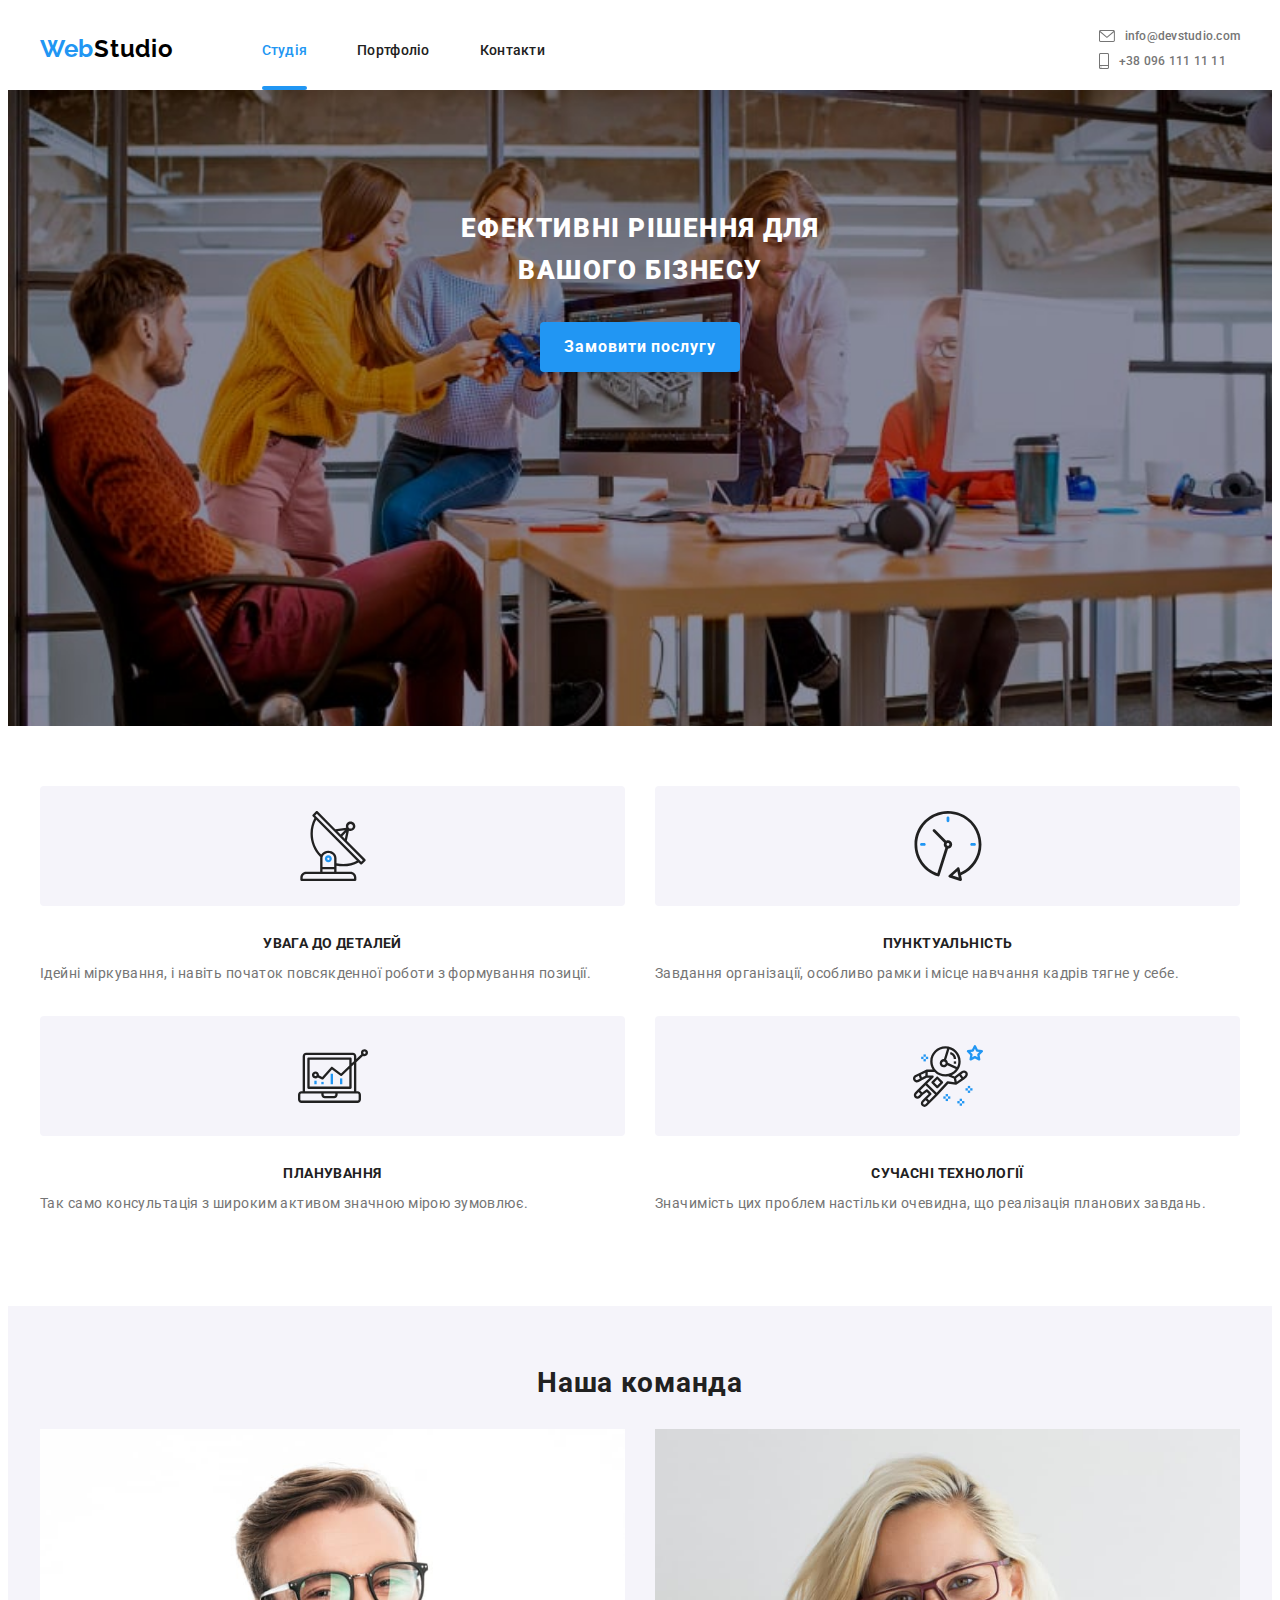
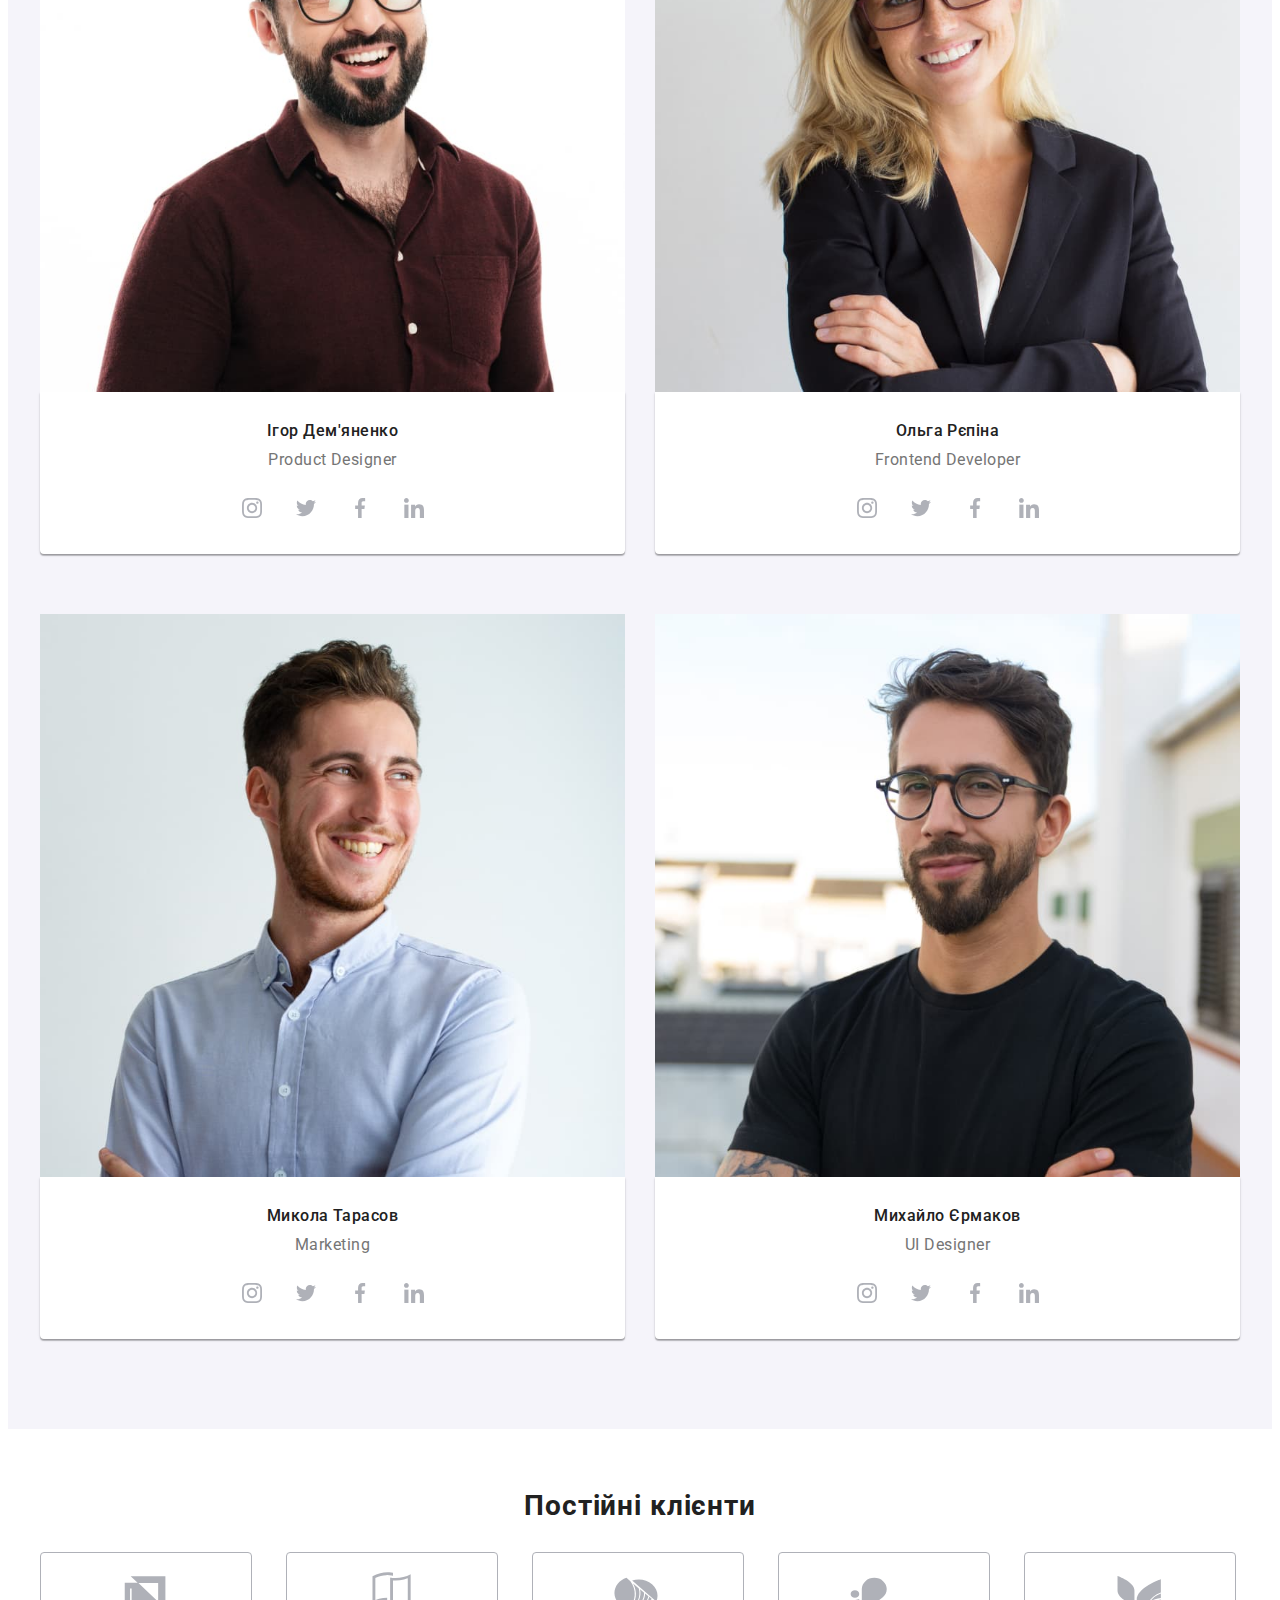
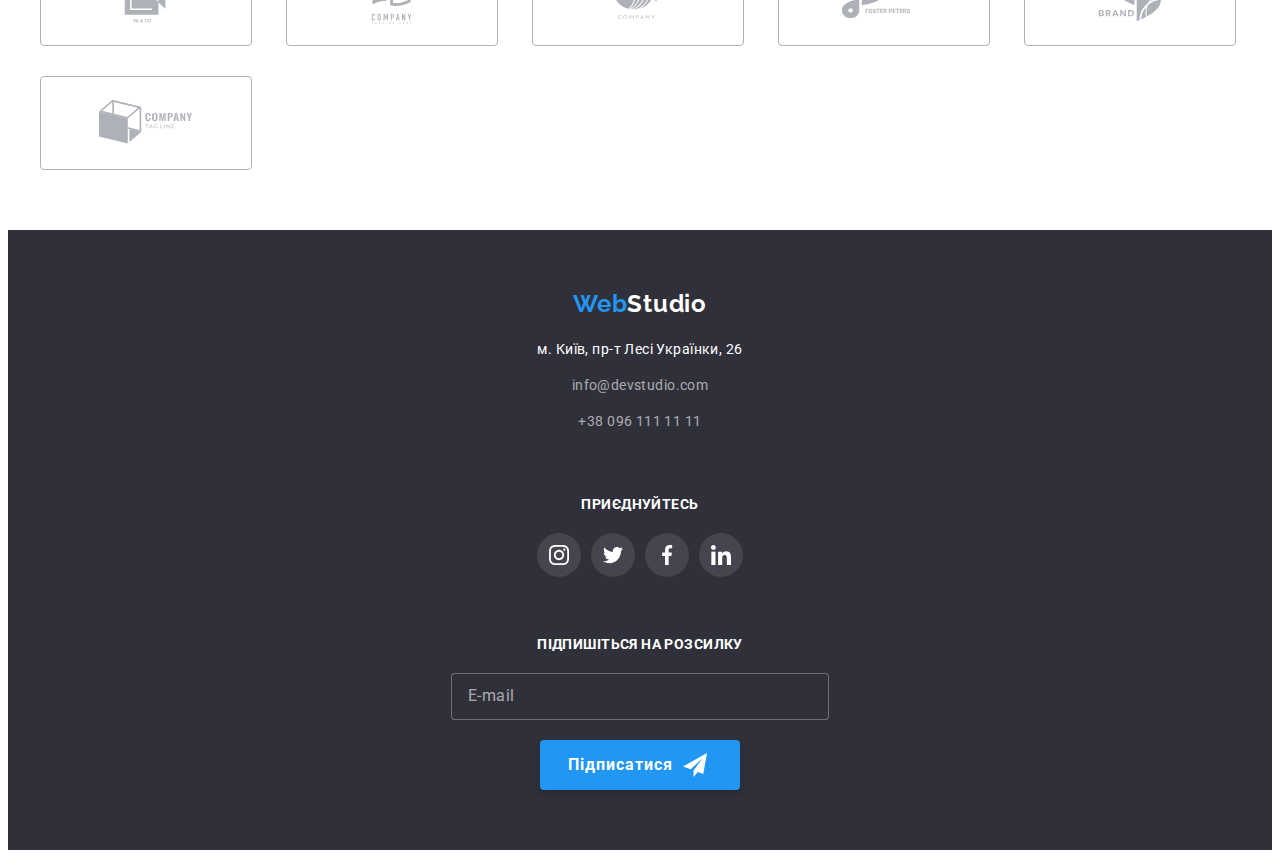
==== commit 4be87c2b: "Update" ====
--- a/index.html
+++ b/index.html
@@ -354,6 +354,21 @@
             <li class="team-item__list">
               <picture>
                 <source
+                  media="(max-width: 1199px)"
+                  srcset="
+                    ./img/tablet/command1-tablet.webp    1x,
+                    ./img/tablet/command1-tablet@2x.webp 2x
+                  "
+                  type="image/webp"
+                />
+                <source
+                  media="(max-width: 1199px)"
+                  srcset="
+                    ./img/tablet/command1-tablet.jpg    1x,
+                    ./img/tablet/command1-tablet@2x.jpg 2x
+                  "
+                />
+                <source
                   media="(max-width: 767px)"
                   srcset="
                     ./img/mobile/command1-mob.webp    1x,
@@ -416,6 +431,21 @@
             <li class="team-item__list">
               <picture>
                 <source
+                  media="(max-width: 1199px)"
+                  srcset="
+                    ./img/tablet/command2-tablet.webp    1x,
+                    ./img/tablet/command2-tablet@2x.webp 2x
+                  "
+                  type="image/webp"
+                />
+                <source
+                  media="(max-width: 1199px)"
+                  srcset="
+                    ./img/tablet/command2-tablet.jpg    1x,
+                    ./img/tablet/command2-tablet@2x.jpg 2x
+                  "
+                />
+                <source
                   media="(max-width: 767px)"
                   srcset="
                     ./img/mobile/command2-mob.webp    1x,
@@ -477,6 +507,21 @@
             <li class="team-item__list">
               <picture>
                 <source
+                  media="(max-width: 1199px)"
+                  srcset="
+                    ./img/tablet/command3-tablet.webp    1x,
+                    ./img/tablet/command3-tablet@2x.webp 2x
+                  "
+                  type="image/webp"
+                />
+                <source
+                  media="(max-width: 1199px)"
+                  srcset="
+                    ./img/tablet/command3-tablet.jpg    1x,
+                    ./img/tablet/command3-tablet@2x.jpg 2x
+                  "
+                />
+                <source
                   media="(max-width: 767px)"
                   srcset="
                     ./img/mobile/command3-mob.webp    1x,
@@ -535,6 +580,21 @@
             </li>
             <li class="team-item__list">
               <picture>
+                <source
+                  media="(max-width: 1199px)"
+                  srcset="
+                    ./img/tablet/command4-tablet.webp    1x,
+                    ./img/tablet/command4-tablet@2x.webp 2x
+                  "
+                  type="image/webp"
+                />
+                <source
+                  media="(max-width: 1199px)"
+                  srcset="
+                    ./img/tablet/command4-tablet.jpg    1x,
+                    ./img/tablet/command4-tablet@2x.jpg 2x
+                  "
+                />
                 <source
                   media="(max-width: 767px)"
                   srcset="
--- a/css/main.min.css
+++ b/css/main.min.css
@@ -1 +1 @@
-:root{--primary-font-family: "Roboto", sans-serif;--secondary-font-family: "Raleway", sans-serif;--primary-text-color: #212121;--secondary-text-color: #757575;--third-text-color: #2196f3;--fourth-text-color: #ffffff;--fifth-text-color: rgba(255, 255, 255, 0.6);--logo-text-color: #000000;--first-bcg-color: #2f303a;--second-bcg-color: #f5f4fa;--third-bcg-color: #2196f3;--fourth-bcg-color: #188ce8;--fifth-bcg-color: #ffffff;--hero-bcg-color: #c4c4c4}.visually-hidden{position:absolute;width:1px;height:1px;margin:-1px;border:0;padding:0;white-space:nowrap;-webkit-clip-path:inset(100%);clip-path:inset(100%);clip:rect(0 0 0 0);overflow:hidden}body{font-family:var(--primary-font-family);background-color:var(--fifth-bcg-color);color:var(--primary-text-color)}h1,h2,h3,h4,h5,h6,p{margin-top:0;margin-bottom:0;padding-left:0}ul,ol{list-style:none;margin-top:0;margin-bottom:0;padding-left:0}img{display:block;max-width:100%;height:auto}.link{text-decoration:none}.section{padding-top:60px;padding-bottom:60px}.container{padding-left:15px;padding-right:15px;margin-left:auto;margin-right:auto}@media screen and (min-width: 480px){.container{width:480px}}@media screen and (min-width: 768px){.container{width:768px}}@media screen and (min-width: 1200px){.container{width:1200px}}.main-header{position:relative;padding-top:10px;padding-bottom:10px}.hero{max-width:100%;height:400px;margin-left:auto;margin-right:auto;padding-top:118px;padding-bottom:118px;text-align:center;background-size:cover;background-image:linear-gradient(rgba(47, 48, 58, 0.4), rgba(47, 48, 58, 0.4)),url(../img/Header-img-mobile.jpg);background-color:var(--hero-bcg-color)}@media(min-device-pixel-ratio: 2),(-webkit-min-device-pixel-ratio: 2),(min-resolution: 192dpi),(min-resolution: 2dppx){.hero{background-image:url(../img/Header-img-mobile@2x.jpg)}}.features-items__box{display:flex;justify-content:center;align-items:center;height:120px;background:var(--second-bcg-color);border-radius:4px;margin-bottom:30px}.features-items__titles{margin-bottom:10px;font-family:var(--primary-font-family);font-weight:700;font-size:14px;line-height:1.14;letter-spacing:.03em;text-transform:uppercase;text-align:center;color:var(--primary-text-color)}.features-items__description{font-family:var(--primary-font-family);font-size:14px;line-height:1.71;letter-spacing:.03em;color:var(--secondary-text-color)}.work.section{padding-top:0}.work-items{display:flex;justify-content:space-between}.work-items__list{position:relative;margin-right:30px;flex-basis:calc((100% - 60px)/3)}.work-items__list:last-child{margin-right:0}.work-items__caption{position:absolute;bottom:0;left:0;width:370px;height:70px;padding-top:27px;padding-bottom:27px;font-family:var(--primary-font-family);font-weight:700;font-size:14px;line-height:1.14;text-align:center;letter-spacing:.03em;text-transform:uppercase;color:var(--fourth-text-color);background-color:rgba(47,48,58,.8);opacity:.9}.team{background-color:var(--second-bcg-color)}.team-item__list:not(:last-child){margin-bottom:30px}.team-item__card{margin-left:auto;margin-right:auto}.team-item__content-wraper{padding:30px 32px 24px 32px;background-color:var(--fifth-bcg-color);box-shadow:0px 1px 3px rgba(0,0,0,.12),0px 1px 1px rgba(0,0,0,.14),0px 2px 1px rgba(0,0,0,.2);border-radius:0px 0px 4px 4px}.team-item__user-name{font-family:var(--primary-font-family);font-weight:500;font-size:16px;line-height:1.18;text-align:center;letter-spacing:.03em;color:var(--primary-text-color);margin-bottom:10px}.team-item__user-position{font-family:var(--primary-font-family);font-size:16px;line-height:1.18;text-align:center;letter-spacing:.03em;color:var(--secondary-text-color);margin-bottom:16px}.clients-item{display:block}.clients-item__list{display:block;width:210px;margin-left:auto;margin-right:auto}.clients-item__list:not(:first-child){margin-top:30px}@media screen and (min-width: 480px){.clients-item{display:flex;flex-wrap:wrap;margin-top:-30px;margin-left:-30px}.clients-item__list{margin-top:30px;margin-left:30px;flex-basis:calc(100% - 30px)/2}}.clients-item__link{display:flex;justify-content:center;align-items:center;width:210px;height:92px;fill:#afb1b8;border:1px solid #afb1b8;border-radius:4px;transition:fill 250ms cubic-bezier(0.4, 0, 0.2, 1),border-color 250ms cubic-bezier(0.4, 0, 0.2, 1)}.clients-item__link:hover,.clients-item__link:focus{border-color:var(--third-bcg-color);fill:var(--third-text-color)}.footer{padding-top:60px;padding-bottom:60px;background:var(--first-bcg-color);text-align:center}.address-block{margin-bottom:60px}.footer-contacts__link{display:inline-block;font-family:var(--primary-font-family);font-style:normal;font-size:14px;line-height:1.71;letter-spacing:.03em;color:var(--fifth-text-color);transition:color 250ms cubic-bezier(0.4, 0, 0.2, 1)}.footer-contacts__link:hover,.footer-contacts__link:focus{color:var(--third-text-color)}.footer-contacts__list:not(:last-child){margin-bottom:12px}.street{color:var(--fourth-text-color)}.footer-social{margin-bottom:60px}.footer-social__title{display:inline-block;font-family:var(--primary-font-family);font-weight:700;font-size:14px;line-height:1.14;letter-spacing:.03em;text-transform:uppercase;color:var(--fourth-text-color);margin-bottom:20px}.subscribe-block{margin-left:auto}.subscribe-block__title{margin-bottom:20px;font-family:var(--primary-font-family);font-weight:700;line-height:1.14;font-size:14px;text-transform:uppercase;letter-spacing:.03em;color:var(--fourth-text-color)}.form-subscribe__input{width:358px;margin-bottom:20px;padding-top:15px;padding-bottom:15px;padding-left:16px;background-color:var(--first-bcg-color);color:rgba(255,255,255,.6);border:1px solid rgba(255,255,255,.3);border-radius:4px}.form-subscribe__input::-moz-placeholder{font-family:var(--primary-font-family);font-size:16px;line-height:1.25;letter-spacing:.03em;color:rgba(255,255,255,.6)}.form-subscribe__input:-ms-input-placeholder{font-family:var(--primary-font-family);font-size:16px;line-height:1.25;letter-spacing:.03em;color:rgba(255,255,255,.6)}.form-subscribe__input::placeholder{font-family:var(--primary-font-family);font-size:16px;line-height:1.25;letter-spacing:.03em;color:rgba(255,255,255,.6)}.form-subscribe__button{display:flex;align-items:center;width:200px;height:50px;margin-left:auto;margin-right:auto;padding-left:28px;padding-right:28px;font-family:var(--primary-font-family);font-weight:700;font-size:16px;line-height:1.88;letter-spacing:.06em;color:var(--fourth-text-color);background:var(--third-bcg-color);box-shadow:0px 4px 4px rgba(0,0,0,.15);border-radius:4px;border:inherit;cursor:pointer}.form-subscribe__button-icon{margin-left:10px;fill:var(--fifth-bcg-color)}.portfolio-items{display:flex;flex-wrap:wrap}.portfolio-items__list{margin-right:30px;margin-bottom:30px;flex-basis:calc((100% - 60px)/3)}.portfolio-items__list:nth-child(3n){margin-right:0}.portfolio-items__list:nth-last-child(-n+3){margin-bottom:0}.portfolio-content-wraper{padding-top:20px;padding-bottom:20px;padding-left:24px;padding-right:24px;background:var(--fifth-bcg-color);border:1px solid #eee;border-top:none}.portfolio-content-wraper__titles{margin-bottom:4px;font-family:var(--primary-font-family);font-weight:700;font-size:18px;line-height:2;letter-spacing:.06em;color:var(--primary-text-color)}.portfolio-content-wraper__description{font-family:var(--primary-font-family);font-size:16px;line-height:1.88;letter-spacing:.03em;color:var(--secondary-text-color)}.portfolio-items__link{display:block;transition:box-shadow 250ms cubic-bezier(0.4, 0, 0.2, 1)}.portfolio-items__link:hover,.portfolio-items__link:focus{box-shadow:0px 1px 1px rgba(0,0,0,.12),0px 4px 4px rgba(0,0,0,.06),1px 4px 6px rgba(0,0,0,.16)}.portfolio-img{position:relative;overflow:hidden}.portfolio-overlay{position:absolute;top:0;left:0;width:370px;height:294px;background-color:rgba(33,150,243,.9);transform:translatey(100%);transition:transform 250ms cubic-bezier(0.4, 0, 0.2, 1)}.portfolio-items__link:hover .portfolio-overlay{transform:translatex(0)}.portfolio-overlay__description{padding:63px 24px;font-family:var(--primary-font-family);line-height:1.56;font-size:18px;letter-spacing:.03em;color:var(--fourth-text-color)}.logo{font-family:var(--secondary-font-family);font-weight:700;font-size:24px;line-height:1.17;letter-spacing:.03em;color:var(--logo-text-color);margin-right:92px}.logo__word{color:var(--third-text-color)}.logo-footer{display:inline-block;margin-bottom:20px;font-family:var(--secondary-font-family);font-weight:700;font-size:24px;line-height:1.17;letter-spacing:.03em;color:var(--fourth-text-color)}.logo-footer__word{color:var(--third-text-color)}.header-contacts{display:none}.menu{display:none}.header-container{display:flex;justify-content:space-between;align-items:center}.mobile-menu-button{background-color:rgba(0,0,0,0);border:none;padding:0;line-height:0;cursor:pointer;transition:fill 250ms cubic-bezier(0.4, 0, 0.2, 1)}.mobile-menu-button:hover,.mobile-menu-button:focus{fill:var(--third-text-color)}.mobile-menu{position:absolute;top:0;left:0;width:100%;height:100vh;overflow:auto;opacity:0;visibility:hidden;pointer-events:none;background-color:var(--fifth-bcg-color);transition:opacity 250ms cubic-bezier(0.4, 0, 0.2, 1)}.mobile-menu.is-open{opacity:1;visibility:visible;pointer-events:auto}.mobile-menu__container{position:relative;padding-top:48px;padding-bottom:48px}.mobile-menu__close-button{position:absolute;top:10px;right:15px;background-color:rgba(0,0,0,0);border:none;padding:0;line-height:0;cursor:pointer;transition:fill 250ms cubic-bezier(0.4, 0, 0.2, 1)}.mobile-menu__close-button:hover,.mobile-menu__close-button:focus{fill:var(--third-text-color)}.mobile-menu-item{padding-left:25px;margin-bottom:306px}.mobile-menu-item__list{margin-bottom:32px}.mobile-menu-item__link{font-family:var(--primary-font-family);font-style:normal;font-weight:500;font-size:40px;line-height:1.18;letter-spacing:.02em;color:var(--primary-text-color);transition:color 250ms cubic-bezier(0.4, 0, 0.2, 1)}.mobile-menu-item__link:hover,.mobile-menu-item__link:focus{color:var(--third-text-color)}.mobile-menu-item__link--current{color:var(--third-text-color)}.mobile-menu-contacts{padding-left:25px}.mobile-menu-contacts__mail-tel{margin-bottom:32px}.mobile-menu-contacts__phone{font-family:var(--primary-font-family);font-weight:500;font-size:34px;line-height:1.17;letter-spacing:.02em;color:var(--third-text-color)}.mobile-menu-contacts__mail{font-family:var(--primary-font-family);font-weight:500;font-size:24px;line-height:28px;letter-spacing:.02em;color:var(--secondary-text-color)}.mobile-menu-social-links{display:flex;padding-left:25px}.mobile-menu-social-links__list:not(:last-child){position:relative;margin-right:20px}.mobile-menu-social-links__list:not(:last-child) .mobile-menu-social-links__link::after{content:"";position:absolute;bottom:50%;width:22px;border:1px solid rgba(33,33,33,.2);transform:rotate(90deg)}.mobile-menu-social-links__link{font-family:var(--primary-font-family);font-weight:500;font-size:18px;line-height:1.22;letter-spacing:.02em;color:var(--third-text-color)}.hero-container__main-title{margin-left:auto;margin-right:auto;margin-bottom:30px;font-family:var(--primary-font-family);font-size:26px;font-weight:900;line-height:1.61;text-transform:uppercase;letter-spacing:.06em;color:var(--fourth-text-color)}.secondary-titles{font-family:var(--primary-font-family);font-weight:700;font-size:28px;line-height:1.18;letter-spacing:.03em;color:var(--primary-text-color);text-align:center;margin-bottom:30px}@media screen and (min-width: 768px){.hero-container__main-title{width:360px}}.hero-container__modal-btn{min-width:200px;padding:10px 24px;font-family:var(--primary-font-family);font-weight:700;font-size:16px;line-height:1.87;letter-spacing:.06em;background-color:var(--third-bcg-color);color:var(--fourth-text-color);box-shadow:0px 4px 4px rgba(0,0,0,.15);border-radius:4px;border:rgba(0,0,0,0);cursor:pointer;transition:background-color 250ms cubic-bezier(0.4, 0, 0.2, 1),color 250ms cubic-bezier(0.4, 0, 0.2, 1)}.hero-container__modal-btn:hover,.hero-container__modal-btn:focus{background-color:var(--fourth-bcg-color);color:var(--fourth-text-color)}.backdrop{position:fixed;width:100%;height:100%;top:0;left:0;background-color:rgba(0,0,0,.2);z-index:1;overflow-y:scroll;transition:opacity 750ms cubic-bezier(0.4, 0, 0.2, 1),scale 750ms cubic-bezier(0.4, 0, 0.2, 1)}.backdrop.is-hidden{opacity:0;visibility:hidden;pointer-events:none;scale:1.25}.modal-window{position:absolute;width:95%;padding:40px;top:50%;left:50%;transform:translate(-50%, -50%);background:var(--fifth-bcg-color);box-shadow:0px 1px 3px rgba(0,0,0,.12),0px 1px 1px rgba(0,0,0,.14),0px 2px 1px rgba(0,0,0,.2);border-radius:4px;z-index:100;overflow:auto}@media screen and (min-width: 480px){.modal-window{width:450px}}.modal-window__close-modal-button{position:absolute;display:flex;justify-content:center;align-items:center;width:30px;height:30px;top:8px;right:8px;padding:0;border-radius:50%;background-color:var(--fifth-bcg-color);border:1px solid rgba(0,0,0,.1);cursor:pointer;transition:fill 250ms cubic-bezier(0.4, 0, 0.2, 1)}.modal-window__close-modal-button:hover,.modal-window__close-modal-button:focus{fill:var(--third-bcg-color)}.contact-form__title{display:inline-block;margin-bottom:12px;font-family:var(--primary-font-family);font-weight:700;font-size:20px;line-height:1.15;letter-spacing:.03em;color:var(--primary-text-color)}.user-data{position:relative;display:flex;flex-direction:column;margin-bottom:10px;width:100%}.user-data__form-label{margin-bottom:4px;text-align:left;font-family:var(--primary-font-family);font-size:12px;line-height:1.16;letter-spacing:.01em;color:var(--secondary-text-color)}.user-data__form-input{height:40px;padding-left:42px;border:1px solid rgba(33,33,33,.2);border-radius:4px;transition:border 250ms cubic-bezier(0.4, 0, 0.2, 1);outline:none}.user-data__form-input:focus{border:1px solid var(--third-bcg-color)}.user-data__icon-contact-form{position:absolute;top:50%;left:12px;width:18px;height:18px;transition:fill 250ms cubic-bezier(0.4, 0, 0.2, 1)}.user-data__form-input:focus+.user-data__icon-contact-form{fill:var(--third-bcg-color)}.comment{display:flex;flex-direction:column;align-items:flex-start}.comment__form-label{margin-bottom:4px;text-align:left;font-family:var(--primary-font-family);font-size:12px;line-height:1.16;letter-spacing:.01em;color:var(--secondary-text-color)}.comment__text-user-message{width:100%;height:120px;resize:none;margin-left:auto;margin-right:auto;margin-bottom:20px;padding:12px 16px;border:1px solid rgba(33,33,33,.2);border-radius:4px;transition:border 250ms cubic-bezier(0.4, 0, 0.2, 1);outline:none}.comment__text-user-message:focus{border:1px solid var(--third-bcg-color)}.comment__text-user-message::-moz-placeholder{font-family:var(--primary-font-family);font-size:12px;line-height:1.16;letter-spacing:.01em;color:rgba(117,117,117,.5)}.comment__text-user-message:-ms-input-placeholder{font-family:var(--primary-font-family);font-size:12px;line-height:1.16;letter-spacing:.01em;color:rgba(117,117,117,.5)}.comment__text-user-message::placeholder{font-family:var(--primary-font-family);font-size:12px;line-height:1.16;letter-spacing:.01em;color:rgba(117,117,117,.5)}.policy-label{position:relative;display:flex;align-items:center;margin-bottom:30px;font-family:var(--primary-font-family);line-height:1.17;font-size:12px;letter-spacing:.03em;color:var(--secondary-text-color)}.policy-label__icon--checkbox{display:flex;justify-content:center;align-items:center;width:16px;height:15px;margin-right:8px;margin-left:12px;border:2px solid #000;border-radius:2px;cursor:pointer;fill:#fff;transition:border 250ms cubic-bezier(0.4, 0, 0.2, 1),fill 250ms cubic-bezier(0.4, 0, 0.2, 1)}.policy-label__input-checkbox:checked+.policy-label__icon--checkbox{border:none;fill:var(--third-bcg-color)}.policy-label__input-checkbox:focus+.policy-label__icon--checkbox{border:1px solid var(--third-bcg-color)}.contract{color:var(--third-text-color)}.btn-submit{min-width:200px;min-height:50px;font-family:var(--primary-font-family);font-weight:700;font-size:16px;line-height:1.87;letter-spacing:.06em;color:var(--fourth-text-color);background:var(--third-bcg-color);box-shadow:0px 4px 4px rgba(0,0,0,.15);border-radius:4px;cursor:pointer;outline:none}.social-links{display:flex;justify-content:center}.social-links__list{display:flex}.social-links__list:not(:last-child){margin-right:10px}.social-links__link{display:flex;justify-content:center;align-items:center;width:44px;height:44px;border-radius:50%;fill:#afb1b8;transition:fill 250ms cubic-bezier(0.4, 0, 0.2, 1),background-color 250ms cubic-bezier(0.4, 0, 0.2, 1)}.social-links__link:hover,.social-links__link:focus{background-color:var(--third-bcg-color);fill:var(--fourth-text-color)}.footer-social__items{display:flex;justify-content:center}.footer-social__list{width:44px;height:44px;border-radius:50%;background-color:rgba(255,255,255,.1);margin-left:10px}.footer-social__list:first-child{margin-left:0}.footer-social__link{display:flex;justify-content:center;align-items:center;width:44px;height:44px;border-radius:50%;fill:var(--fifth-bcg-color);transition:background-color 250ms cubic-bezier(0.4, 0, 0.2, 1)}.footer-social__link:hover,.footer-social__link:focus{background-color:var(--third-bcg-color)}.button-item{display:flex;justify-content:center;margin-bottom:50px}.button-item__list:not(:last-child){display:flex;margin-right:8px}.button-item__portfolio-btn{padding:6px 22px;font-family:var(--primary-font-family);font-weight:500;font-size:16px;line-height:1.6;letter-spacing:.03em;color:var(--primary-text-color);background-color:var(--second-bcg-color);border-radius:4px;border:rgba(0,0,0,0);cursor:pointer;transition:background-color 250ms cubic-bezier(0.4, 0, 0.2, 1),color 250ms cubic-bezier(0.4, 0, 0.2, 1),box-shadow 250ms cubic-bezier(0.4, 0, 0.2, 1)}.button-item__portfolio-btn:hover,.button-item__portfolio-btn:focus{background-color:var(--third-bcg-color);color:var(--fourth-text-color);box-shadow:0px 3px 1px rgba(0,0,0,.1),0px 1px 2px rgba(0,0,0,.08),0px 2px 2px rgba(0,0,0,.12)}.button-item__portfolio-btn.button-item__portfolio-btn--active{background-color:var(--third-bcg-color);color:var(--fourth-text-color)}/*# sourceMappingURL=main.min.css.map */+:root{--primary-font-family: "Roboto", sans-serif;--secondary-font-family: "Raleway", sans-serif;--primary-text-color: #212121;--secondary-text-color: #757575;--third-text-color: #2196f3;--fourth-text-color: #ffffff;--fifth-text-color: rgba(255, 255, 255, 0.6);--logo-text-color: #000000;--first-bcg-color: #2f303a;--second-bcg-color: #f5f4fa;--third-bcg-color: #2196f3;--fourth-bcg-color: #188ce8;--fifth-bcg-color: #ffffff;--hero-bcg-color: #c4c4c4}.visually-hidden{position:absolute;width:1px;height:1px;margin:-1px;border:0;padding:0;white-space:nowrap;-webkit-clip-path:inset(100%);clip-path:inset(100%);clip:rect(0 0 0 0);overflow:hidden}body{font-family:var(--primary-font-family);background-color:var(--fifth-bcg-color);color:var(--primary-text-color)}h1,h2,h3,h4,h5,h6,p{margin-top:0;margin-bottom:0;padding-left:0}ul,ol{list-style:none;margin-top:0;margin-bottom:0;padding-left:0}img{display:block;max-width:100%;height:auto}.link{text-decoration:none}.section{padding-top:60px;padding-bottom:60px}.container{padding-left:15px;padding-right:15px;margin-left:auto;margin-right:auto}@media screen and (min-width: 480px){.container{width:480px}}@media screen and (min-width: 768px){.container{width:768px}}@media screen and (min-width: 1200px){.container{width:1200px}}.main-header{position:relative;padding-top:10px;padding-bottom:10px}@media screen and (min-width: 768px){.main-header{padding-top:21px;padding-bottom:21px}.header-container{display:flex;align-items:center;justify-content:space-between}.navigation{display:flex}.menu__link-item:not(:last-child){margin-right:50px}.menu__list-link{position:relative;font-family:var(--primary-font-family);font-weight:500;font-size:14px;line-height:1.14;letter-spacing:.02em;color:var(--primary-text-color);transition:color 250ms cubic-bezier(0.4, 0, 0.2, 1)}.menu__list-link:hover,.menu__list-link:focus{color:var(--third-text-color)}.menu__list-link--current{color:var(--third-text-color)}.menu__list-link--current::after{content:"";position:absolute;height:4px;width:100%;bottom:0;left:0;transform:translateY(32px);border-radius:2px;background-color:var(--third-bcg-color)}}.hero{max-width:100%;height:400px;margin-left:auto;margin-right:auto;padding-top:118px;padding-bottom:118px;text-align:center;background-size:cover;background-image:linear-gradient(rgba(47, 48, 58, 0.4), rgba(47, 48, 58, 0.4)),url(../img/Hero-img-mobile.jpg);background-color:var(--hero-bcg-color)}@media(min-device-pixel-ratio: 2),(-webkit-min-device-pixel-ratio: 2),(min-resolution: 192dpi),(min-resolution: 2dppx){.hero{background-image:url(../img/Hero-img-mobile@2x.jpg)}}@media screen and (min-width: 768px){.hero{background-image:url(../img/Hero-img-tablet.jpg)}}@media(min-device-pixel-ratio: 2),(-webkit-min-device-pixel-ratio: 2),(min-resolution: 192dpi),(min-resolution: 2dppx){.hero{background-image:url(../img/Hero-img-tablet@2x.jpg)}}.features-items__box{display:flex;justify-content:center;align-items:center;height:120px;background:var(--second-bcg-color);border-radius:4px;margin-bottom:30px}.features-items__titles{margin-bottom:10px;font-family:var(--primary-font-family);font-weight:700;font-size:14px;line-height:1.14;letter-spacing:.03em;text-transform:uppercase;text-align:center;color:var(--primary-text-color)}.features-items__description{font-family:var(--primary-font-family);font-size:14px;line-height:1.71;letter-spacing:.03em;color:var(--secondary-text-color)}@media screen and (min-width: 768px){.features-container{display:flex;flex-wrap:wrap}.features-items{display:flex;flex-wrap:wrap;margin-left:-30px}.features-items__list{margin-left:30px;flex-basis:calc((100% - 60px)/2)}.features-items__list:not(:last-child){margin-bottom:30px}.features-items__box{display:flex;justify-content:center;align-items:center;height:120px;background:var(--second-bcg-color);border-radius:4px;margin-bottom:30px}.features-items__titles{margin-bottom:10px;font-family:var(--primary-font-family);font-weight:700;font-size:14px;line-height:1.14;letter-spacing:.03em;text-transform:uppercase;color:var(--primary-text-color)}.features-items__description{font-family:var(--primary-font-family);font-size:14px;line-height:1.71;letter-spacing:.03em;color:var(--secondary-text-color)}}.work.section{padding-top:0}.work-items{display:flex;justify-content:space-between}.work-items__list{position:relative;margin-right:30px;flex-basis:calc((100% - 60px)/3)}.work-items__list:last-child{margin-right:0}.work-items__caption{position:absolute;bottom:0;left:0;width:370px;height:70px;padding-top:27px;padding-bottom:27px;font-family:var(--primary-font-family);font-weight:700;font-size:14px;line-height:1.14;text-align:center;letter-spacing:.03em;text-transform:uppercase;color:var(--fourth-text-color);background-color:rgba(47,48,58,.8);opacity:.9}.team{background-color:var(--second-bcg-color)}.team-item__list:not(:last-child){margin-bottom:30px}.team-item__card{margin-left:auto;margin-right:auto}.team-item__content-wraper{padding:30px 32px 24px 32px;background-color:var(--fifth-bcg-color);box-shadow:0px 1px 3px rgba(0,0,0,.12),0px 1px 1px rgba(0,0,0,.14),0px 2px 1px rgba(0,0,0,.2);border-radius:0px 0px 4px 4px}.team-item__user-name{font-family:var(--primary-font-family);font-weight:500;font-size:16px;line-height:1.18;text-align:center;letter-spacing:.03em;color:var(--primary-text-color);margin-bottom:10px}.team-item__user-position{font-family:var(--primary-font-family);font-size:16px;line-height:1.18;text-align:center;letter-spacing:.03em;color:var(--secondary-text-color);margin-bottom:16px}@media screen and (min-width: 768px){.team-items{display:flex;flex-wrap:wrap;margin-left:-30px;margin-top:-30px}.team-item__list{margin-left:30px;margin-top:30px;flex-basis:calc((100% - 60px)/2)}}.team-item__content-wraper{padding:30px 74px 24px 74px}.clients-item{display:block}.clients-item__list{display:block;width:210px;margin-left:auto;margin-right:auto}.clients-item__list:not(:first-child){margin-top:30px}@media screen and (min-width: 480px){.clients-item{display:flex;flex-wrap:wrap;margin-top:-30px;margin-left:-30px}.clients-item__list{margin-top:30px;margin-left:30px;flex-basis:calc(100% - 30px)/2}}.clients-item__link{display:flex;justify-content:center;align-items:center;width:210px;height:92px;fill:#afb1b8;border:1px solid #afb1b8;border-radius:4px;transition:fill 250ms cubic-bezier(0.4, 0, 0.2, 1),border-color 250ms cubic-bezier(0.4, 0, 0.2, 1)}.clients-item__link:hover,.clients-item__link:focus{border-color:var(--third-bcg-color);fill:var(--third-text-color)}.footer{padding-top:60px;padding-bottom:60px;background:var(--first-bcg-color);text-align:center}.address-block{margin-bottom:60px}.footer-contacts__link{display:inline-block;font-family:var(--primary-font-family);font-style:normal;font-size:14px;line-height:1.71;letter-spacing:.03em;color:var(--fifth-text-color);transition:color 250ms cubic-bezier(0.4, 0, 0.2, 1)}.footer-contacts__link:hover,.footer-contacts__link:focus{color:var(--third-text-color)}.footer-contacts__list:not(:last-child){margin-bottom:12px}.street{color:var(--fourth-text-color)}.footer-social{margin-bottom:60px}.footer-social__title{display:inline-block;font-family:var(--primary-font-family);font-weight:700;font-size:14px;line-height:1.14;letter-spacing:.03em;text-transform:uppercase;color:var(--fourth-text-color);margin-bottom:20px}.subscribe-block{margin-left:auto}.subscribe-block__title{margin-bottom:20px;font-family:var(--primary-font-family);font-weight:700;line-height:1.14;font-size:14px;text-transform:uppercase;letter-spacing:.03em;color:var(--fourth-text-color)}.form-subscribe__input{width:358px;margin-bottom:20px;padding-top:15px;padding-bottom:15px;padding-left:16px;background-color:var(--first-bcg-color);color:rgba(255,255,255,.6);border:1px solid rgba(255,255,255,.3);border-radius:4px}.form-subscribe__input::-moz-placeholder{font-family:var(--primary-font-family);font-size:16px;line-height:1.25;letter-spacing:.03em;color:rgba(255,255,255,.6)}.form-subscribe__input:-ms-input-placeholder{font-family:var(--primary-font-family);font-size:16px;line-height:1.25;letter-spacing:.03em;color:rgba(255,255,255,.6)}.form-subscribe__input::placeholder{font-family:var(--primary-font-family);font-size:16px;line-height:1.25;letter-spacing:.03em;color:rgba(255,255,255,.6)}.form-subscribe__button{display:flex;align-items:center;width:200px;height:50px;margin-left:auto;margin-right:auto;padding-left:28px;padding-right:28px;font-family:var(--primary-font-family);font-weight:700;font-size:16px;line-height:1.88;letter-spacing:.06em;color:var(--fourth-text-color);background:var(--third-bcg-color);box-shadow:0px 4px 4px rgba(0,0,0,.15);border-radius:4px;border:inherit;cursor:pointer}.form-subscribe__button-icon{margin-left:10px;fill:var(--fifth-bcg-color)}.portfolio-items{display:flex;flex-wrap:wrap}.portfolio-items__list{margin-right:30px;margin-bottom:30px;flex-basis:calc((100% - 60px)/3)}.portfolio-items__list:nth-child(3n){margin-right:0}.portfolio-items__list:nth-last-child(-n+3){margin-bottom:0}.portfolio-content-wraper{padding-top:20px;padding-bottom:20px;padding-left:24px;padding-right:24px;background:var(--fifth-bcg-color);border:1px solid #eee;border-top:none}.portfolio-content-wraper__titles{margin-bottom:4px;font-family:var(--primary-font-family);font-weight:700;font-size:18px;line-height:2;letter-spacing:.06em;color:var(--primary-text-color)}.portfolio-content-wraper__description{font-family:var(--primary-font-family);font-size:16px;line-height:1.88;letter-spacing:.03em;color:var(--secondary-text-color)}.portfolio-items__link{display:block;transition:box-shadow 250ms cubic-bezier(0.4, 0, 0.2, 1)}.portfolio-items__link:hover,.portfolio-items__link:focus{box-shadow:0px 1px 1px rgba(0,0,0,.12),0px 4px 4px rgba(0,0,0,.06),1px 4px 6px rgba(0,0,0,.16)}.portfolio-img{position:relative;overflow:hidden}.portfolio-overlay{position:absolute;top:0;left:0;width:370px;height:294px;background-color:rgba(33,150,243,.9);transform:translatey(100%);transition:transform 250ms cubic-bezier(0.4, 0, 0.2, 1)}.portfolio-items__link:hover .portfolio-overlay{transform:translatex(0)}.portfolio-overlay__description{padding:63px 24px;font-family:var(--primary-font-family);line-height:1.56;font-size:18px;letter-spacing:.03em;color:var(--fourth-text-color)}.logo{font-family:var(--secondary-font-family);font-weight:700;font-size:24px;line-height:1.17;letter-spacing:.03em;color:var(--logo-text-color);margin-right:92px}.logo__word{color:var(--third-text-color)}.logo-footer{display:inline-block;margin-bottom:20px;font-family:var(--secondary-font-family);font-weight:700;font-size:24px;line-height:1.17;letter-spacing:.03em;color:var(--fourth-text-color)}.logo-footer__word{color:var(--third-text-color)}@media screen and (min-width: 768px){.logo{margin-right:88px}}.header-contacts{display:none}@media screen and (min-width: 768px){.header-contacts{display:block}.header-contacts__mail-tel{display:flex}.header-contacts__mail{display:flex;flex-direction:row-reverse;align-items:center;margin-bottom:10px;fill:var(--secondary-text-color);transition:color 250ms cubic-bezier(0.4, 0, 0.2, 1),fill 250ms cubic-bezier(0.4, 0, 0.2, 1)}.header-contacts__mail:hover,.header-contacts__mail:focus{color:var(--third-text-color);fill:var(--third-text-color)}.header-contacts__phone{display:flex;justify-content:flex-start;flex-direction:row-reverse;align-items:center;fill:var(--secondary-text-color);transition:color 250ms cubic-bezier(0.4, 0, 0.2, 1),fill 250ms cubic-bezier(0.4, 0, 0.2, 1)}.header-contacts__phone:hover,.header-contacts__phone:focus{color:var(--third-text-color);fill:var(--third-text-color)}.header-contacts__icon{margin-right:10px}.header-contacts a{font-family:var(--primary-font-family);font-style:normal;font-weight:500;font-size:12px;line-height:1.17;letter-spacing:.02em;color:var(--secondary-text-color)}}.menu{display:none}.header-container{display:flex;justify-content:space-between;align-items:center}.mobile-menu-button{background-color:rgba(0,0,0,0);border:none;padding:0;line-height:0;cursor:pointer;transition:fill 250ms cubic-bezier(0.4, 0, 0.2, 1)}.mobile-menu-button:hover,.mobile-menu-button:focus{fill:var(--third-text-color)}.mobile-menu{position:absolute;top:0;left:0;width:100%;height:100vh;overflow:auto;opacity:0;visibility:hidden;pointer-events:none;background-color:var(--fifth-bcg-color);transition:opacity 250ms cubic-bezier(0.4, 0, 0.2, 1)}.mobile-menu.is-open{opacity:1;visibility:visible;pointer-events:auto}.mobile-menu__container{position:relative;padding-top:48px;padding-bottom:48px}.mobile-menu__close-button{position:absolute;top:10px;right:15px;background-color:rgba(0,0,0,0);border:none;padding:0;line-height:0;cursor:pointer;transition:fill 250ms cubic-bezier(0.4, 0, 0.2, 1)}.mobile-menu__close-button:hover,.mobile-menu__close-button:focus{fill:var(--third-text-color)}.mobile-menu-item{padding-left:25px;margin-bottom:306px}.mobile-menu-item__list{margin-bottom:32px}.mobile-menu-item__link{font-family:var(--primary-font-family);font-style:normal;font-weight:500;font-size:40px;line-height:1.18;letter-spacing:.02em;color:var(--primary-text-color);transition:color 250ms cubic-bezier(0.4, 0, 0.2, 1)}.mobile-menu-item__link:hover,.mobile-menu-item__link:focus{color:var(--third-text-color)}.mobile-menu-item__link--current{color:var(--third-text-color)}.mobile-menu-contacts{padding-left:25px}.mobile-menu-contacts__mail-tel{margin-bottom:32px}.mobile-menu-contacts__phone{font-family:var(--primary-font-family);font-weight:500;font-size:34px;line-height:1.17;letter-spacing:.02em;color:var(--third-text-color)}.mobile-menu-contacts__mail{font-family:var(--primary-font-family);font-weight:500;font-size:24px;line-height:28px;letter-spacing:.02em;color:var(--secondary-text-color)}.mobile-menu-social-links{display:flex;padding-left:25px}.mobile-menu-social-links__list:not(:last-child){position:relative;margin-right:20px}.mobile-menu-social-links__list:not(:last-child) .mobile-menu-social-links__link::after{content:"";position:absolute;bottom:50%;width:22px;border:1px solid rgba(33,33,33,.2);transform:rotate(90deg)}.mobile-menu-social-links__link{font-family:var(--primary-font-family);font-weight:500;font-size:18px;line-height:1.22;letter-spacing:.02em;color:var(--third-text-color)}@media screen and (min-width: 768px){.menu{display:flex;align-items:center}.mobile-menu{display:none}.mobile-menu-button{display:none}}.hero-container__main-title{margin-left:auto;margin-right:auto;margin-bottom:30px;font-family:var(--primary-font-family);font-size:26px;font-weight:900;line-height:1.61;text-transform:uppercase;letter-spacing:.06em;color:var(--fourth-text-color)}.secondary-titles{font-family:var(--primary-font-family);font-weight:700;font-size:28px;line-height:1.18;letter-spacing:.03em;color:var(--primary-text-color);text-align:center;margin-bottom:30px}@media screen and (min-width: 768px){.hero-container__main-title{width:360px}}.hero-container__modal-btn{min-width:200px;padding:10px 24px;font-family:var(--primary-font-family);font-weight:700;font-size:16px;line-height:1.87;letter-spacing:.06em;background-color:var(--third-bcg-color);color:var(--fourth-text-color);box-shadow:0px 4px 4px rgba(0,0,0,.15);border-radius:4px;border:rgba(0,0,0,0);cursor:pointer;transition:background-color 250ms cubic-bezier(0.4, 0, 0.2, 1),color 250ms cubic-bezier(0.4, 0, 0.2, 1)}.hero-container__modal-btn:hover,.hero-container__modal-btn:focus{background-color:var(--fourth-bcg-color);color:var(--fourth-text-color)}.backdrop{position:fixed;width:100%;height:100%;top:0;left:0;background-color:rgba(0,0,0,.2);z-index:1;overflow-y:scroll;transition:opacity 750ms cubic-bezier(0.4, 0, 0.2, 1),scale 750ms cubic-bezier(0.4, 0, 0.2, 1)}.backdrop.is-hidden{opacity:0;visibility:hidden;pointer-events:none;scale:1.25}.modal-window{position:absolute;width:95%;padding:40px;top:50%;left:50%;transform:translate(-50%, -50%);background:var(--fifth-bcg-color);box-shadow:0px 1px 3px rgba(0,0,0,.12),0px 1px 1px rgba(0,0,0,.14),0px 2px 1px rgba(0,0,0,.2);border-radius:4px;z-index:100;overflow:auto}@media screen and (min-width: 480px){.modal-window{width:450px}}.modal-window__close-modal-button{position:absolute;display:flex;justify-content:center;align-items:center;width:30px;height:30px;top:8px;right:8px;padding:0;border-radius:50%;background-color:var(--fifth-bcg-color);border:1px solid rgba(0,0,0,.1);cursor:pointer;transition:fill 250ms cubic-bezier(0.4, 0, 0.2, 1)}.modal-window__close-modal-button:hover,.modal-window__close-modal-button:focus{fill:var(--third-bcg-color)}.contact-form__title{display:inline-block;margin-bottom:12px;font-family:var(--primary-font-family);font-weight:700;font-size:20px;line-height:1.15;letter-spacing:.03em;color:var(--primary-text-color)}.user-data{position:relative;display:flex;flex-direction:column;margin-bottom:10px;width:100%}.user-data__form-label{margin-bottom:4px;text-align:left;font-family:var(--primary-font-family);font-size:12px;line-height:1.16;letter-spacing:.01em;color:var(--secondary-text-color)}.user-data__form-input{height:40px;padding-left:42px;border:1px solid rgba(33,33,33,.2);border-radius:4px;transition:border 250ms cubic-bezier(0.4, 0, 0.2, 1);outline:none}.user-data__form-input:focus{border:1px solid var(--third-bcg-color)}.user-data__icon-contact-form{position:absolute;top:50%;left:12px;width:18px;height:18px;transition:fill 250ms cubic-bezier(0.4, 0, 0.2, 1)}.user-data__form-input:focus+.user-data__icon-contact-form{fill:var(--third-bcg-color)}.comment{display:flex;flex-direction:column;align-items:flex-start}.comment__form-label{margin-bottom:4px;text-align:left;font-family:var(--primary-font-family);font-size:12px;line-height:1.16;letter-spacing:.01em;color:var(--secondary-text-color)}.comment__text-user-message{width:100%;height:120px;resize:none;margin-left:auto;margin-right:auto;margin-bottom:20px;padding:12px 16px;border:1px solid rgba(33,33,33,.2);border-radius:4px;transition:border 250ms cubic-bezier(0.4, 0, 0.2, 1);outline:none}.comment__text-user-message:focus{border:1px solid var(--third-bcg-color)}.comment__text-user-message::-moz-placeholder{font-family:var(--primary-font-family);font-size:12px;line-height:1.16;letter-spacing:.01em;color:rgba(117,117,117,.5)}.comment__text-user-message:-ms-input-placeholder{font-family:var(--primary-font-family);font-size:12px;line-height:1.16;letter-spacing:.01em;color:rgba(117,117,117,.5)}.comment__text-user-message::placeholder{font-family:var(--primary-font-family);font-size:12px;line-height:1.16;letter-spacing:.01em;color:rgba(117,117,117,.5)}.policy-label{position:relative;display:flex;align-items:center;margin-bottom:30px;font-family:var(--primary-font-family);line-height:1.17;font-size:12px;letter-spacing:.03em;color:var(--secondary-text-color)}.policy-label__icon--checkbox{display:flex;justify-content:center;align-items:center;width:16px;height:15px;margin-right:8px;margin-left:12px;border:2px solid #000;border-radius:2px;cursor:pointer;fill:#fff;transition:border 250ms cubic-bezier(0.4, 0, 0.2, 1),fill 250ms cubic-bezier(0.4, 0, 0.2, 1)}.policy-label__input-checkbox:checked+.policy-label__icon--checkbox{border:none;fill:var(--third-bcg-color)}.policy-label__input-checkbox:focus+.policy-label__icon--checkbox{border:1px solid var(--third-bcg-color)}.contract{color:var(--third-text-color)}.btn-submit{min-width:200px;min-height:50px;font-family:var(--primary-font-family);font-weight:700;font-size:16px;line-height:1.87;letter-spacing:.06em;color:var(--fourth-text-color);background:var(--third-bcg-color);box-shadow:0px 4px 4px rgba(0,0,0,.15);border-radius:4px;cursor:pointer;outline:none}.social-links{display:flex;justify-content:center}.social-links__list{display:flex}.social-links__list:not(:last-child){margin-right:10px}.social-links__link{display:flex;justify-content:center;align-items:center;width:44px;height:44px;border-radius:50%;fill:#afb1b8;transition:fill 250ms cubic-bezier(0.4, 0, 0.2, 1),background-color 250ms cubic-bezier(0.4, 0, 0.2, 1)}.social-links__link:hover,.social-links__link:focus{background-color:var(--third-bcg-color);fill:var(--fourth-text-color)}.footer-social__items{display:flex;justify-content:center}.footer-social__list{width:44px;height:44px;border-radius:50%;background-color:rgba(255,255,255,.1);margin-left:10px}.footer-social__list:first-child{margin-left:0}.footer-social__link{display:flex;justify-content:center;align-items:center;width:44px;height:44px;border-radius:50%;fill:var(--fifth-bcg-color);transition:background-color 250ms cubic-bezier(0.4, 0, 0.2, 1)}.footer-social__link:hover,.footer-social__link:focus{background-color:var(--third-bcg-color)}.button-item{display:flex;justify-content:center;margin-bottom:50px}.button-item__list:not(:last-child){display:flex;margin-right:8px}.button-item__portfolio-btn{padding:6px 22px;font-family:var(--primary-font-family);font-weight:500;font-size:16px;line-height:1.6;letter-spacing:.03em;color:var(--primary-text-color);background-color:var(--second-bcg-color);border-radius:4px;border:rgba(0,0,0,0);cursor:pointer;transition:background-color 250ms cubic-bezier(0.4, 0, 0.2, 1),color 250ms cubic-bezier(0.4, 0, 0.2, 1),box-shadow 250ms cubic-bezier(0.4, 0, 0.2, 1)}.button-item__portfolio-btn:hover,.button-item__portfolio-btn:focus{background-color:var(--third-bcg-color);color:var(--fourth-text-color);box-shadow:0px 3px 1px rgba(0,0,0,.1),0px 1px 2px rgba(0,0,0,.08),0px 2px 2px rgba(0,0,0,.12)}.button-item__portfolio-btn.button-item__portfolio-btn--active{background-color:var(--third-bcg-color);color:var(--fourth-text-color)}/*# sourceMappingURL=main.min.css.map */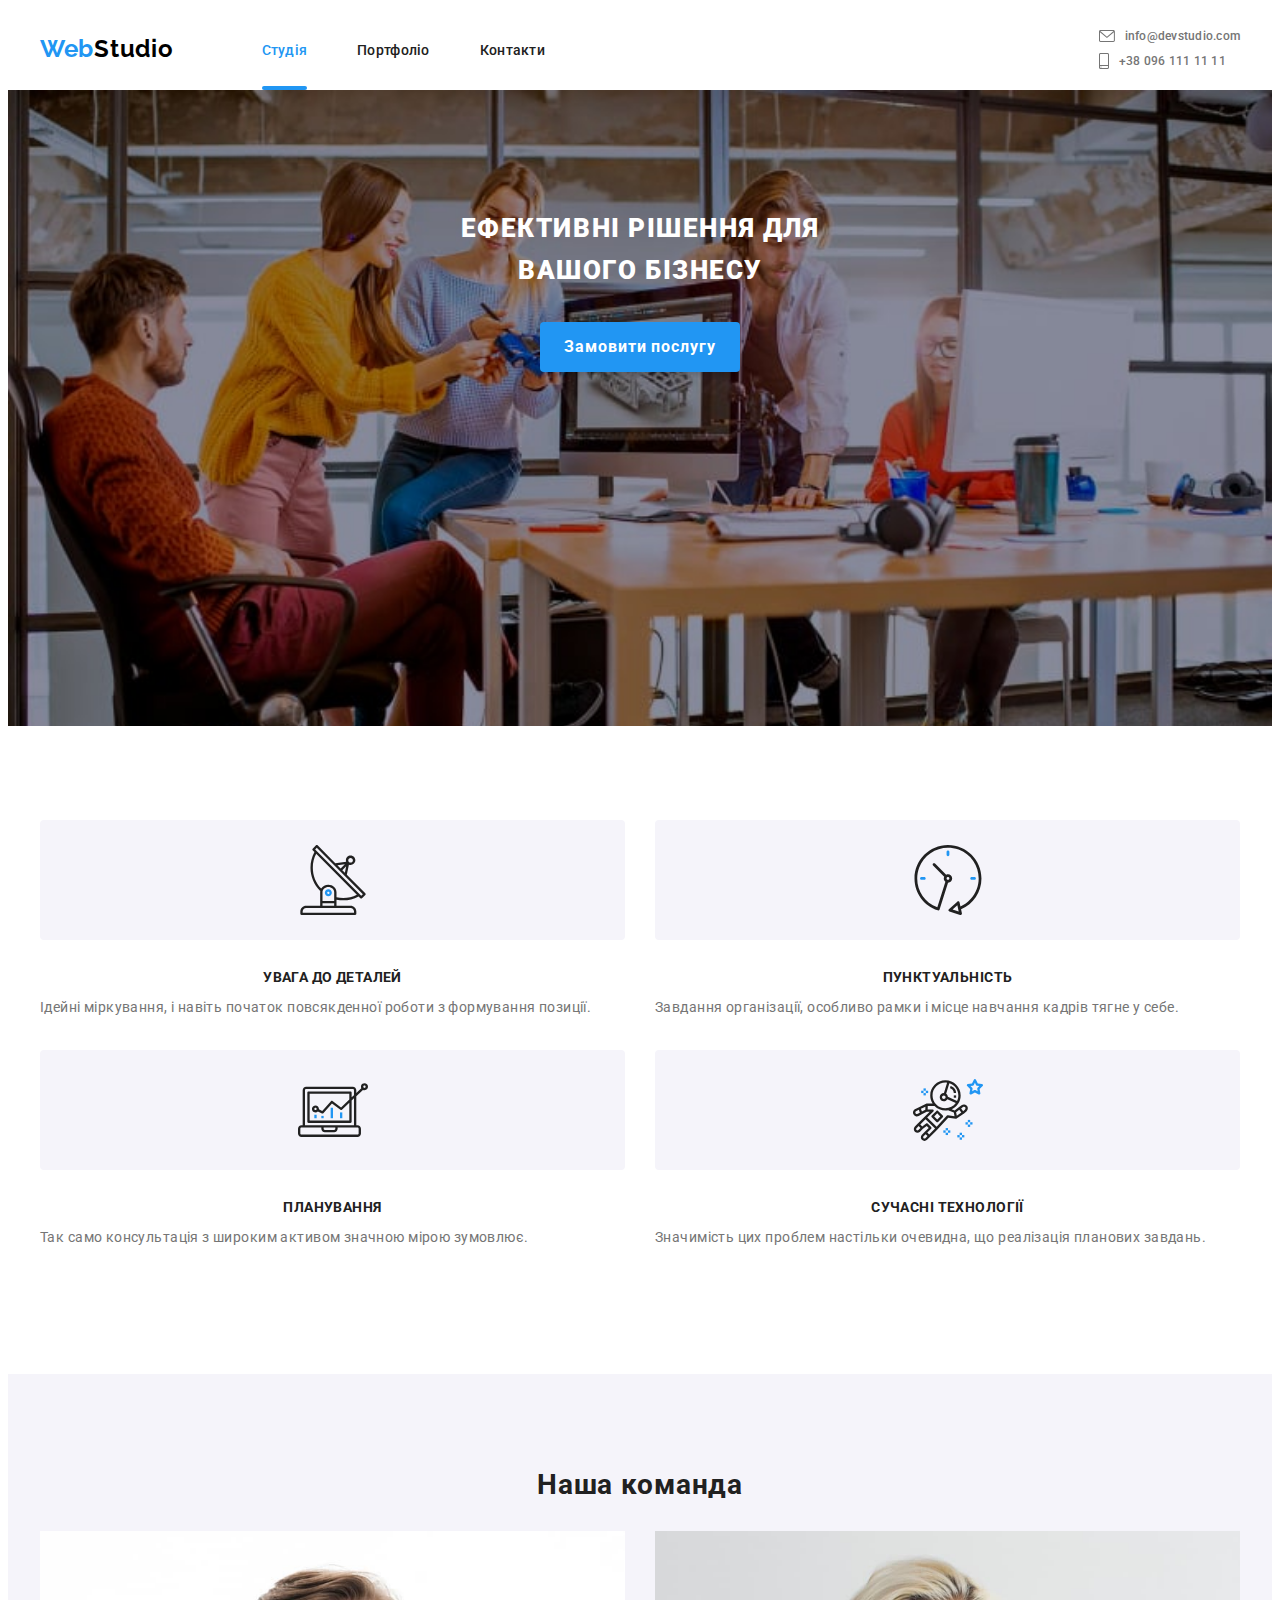
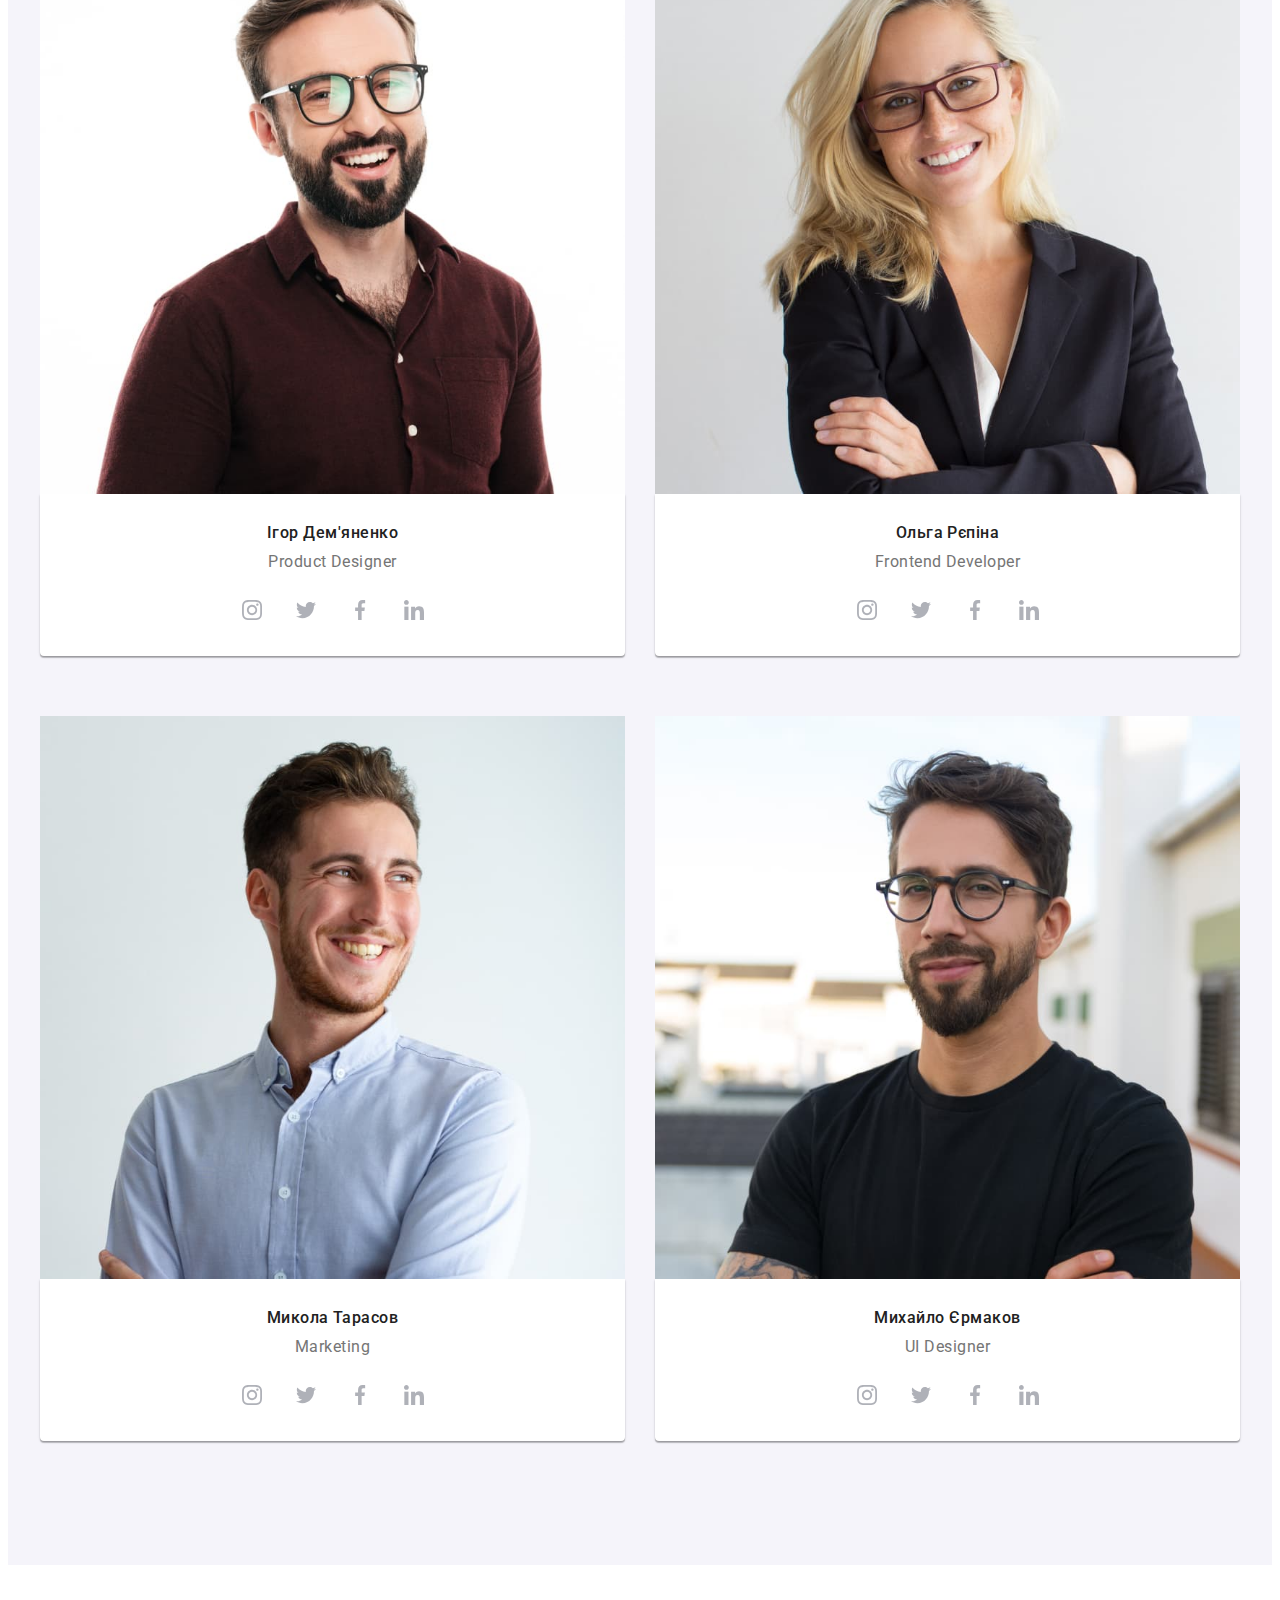
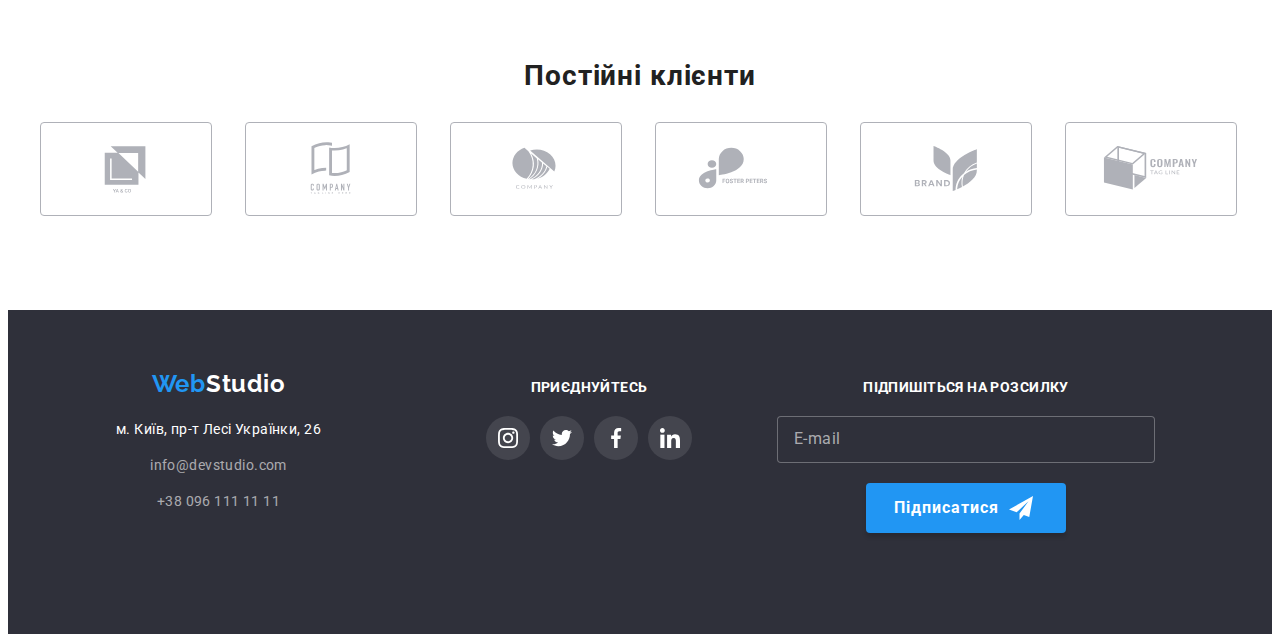
==== commit ed09ec6b: "Summary" ====
--- a/index.html
+++ b/index.html
@@ -70,9 +70,9 @@
           </svg>
         </button>
       </div>
-      <div class="mobile-menu js-menu-container">
+      <div class="mobile-menu js-menu-container" id="mobile-menu">
         <div class="container mobile-menu__container">
-          <button type="button" class="mobile-menu__close-button js-close-menu">
+          <button type="button" class="mobile-menu__close-button js-close-menu" aria-expanded="false" aria-controls="mobile-menu">
             <svg class="mobile-menu__close-icon" width="40" height="40">
               <use href="./img/icons.svg#icon-close-mobile-menu"></use>
             </svg>
@@ -356,7 +356,7 @@
                 <source
                   media="(max-width: 1199px)"
                   srcset="
-                    ./img/tablet/command1-tablet.webp    1x,
+                    ./img/tablet/command1-tablet.webp   1x,
                     ./img/tablet/command1-tablet@2x.webp 2x
                   "
                   type="image/webp"
--- a/css/main.min.css
+++ b/css/main.min.css
@@ -1 +1 @@
-:root{--primary-font-family: "Roboto", sans-serif;--secondary-font-family: "Raleway", sans-serif;--primary-text-color: #212121;--secondary-text-color: #757575;--third-text-color: #2196f3;--fourth-text-color: #ffffff;--fifth-text-color: rgba(255, 255, 255, 0.6);--logo-text-color: #000000;--first-bcg-color: #2f303a;--second-bcg-color: #f5f4fa;--third-bcg-color: #2196f3;--fourth-bcg-color: #188ce8;--fifth-bcg-color: #ffffff;--hero-bcg-color: #c4c4c4}.visually-hidden{position:absolute;width:1px;height:1px;margin:-1px;border:0;padding:0;white-space:nowrap;-webkit-clip-path:inset(100%);clip-path:inset(100%);clip:rect(0 0 0 0);overflow:hidden}body{font-family:var(--primary-font-family);background-color:var(--fifth-bcg-color);color:var(--primary-text-color)}h1,h2,h3,h4,h5,h6,p{margin-top:0;margin-bottom:0;padding-left:0}ul,ol{list-style:none;margin-top:0;margin-bottom:0;padding-left:0}img{display:block;max-width:100%;height:auto}.link{text-decoration:none}.section{padding-top:60px;padding-bottom:60px}.container{padding-left:15px;padding-right:15px;margin-left:auto;margin-right:auto}@media screen and (min-width: 480px){.container{width:480px}}@media screen and (min-width: 768px){.container{width:768px}}@media screen and (min-width: 1200px){.container{width:1200px}}.main-header{position:relative;padding-top:10px;padding-bottom:10px}@media screen and (min-width: 768px){.main-header{padding-top:21px;padding-bottom:21px}.header-container{display:flex;align-items:center;justify-content:space-between}.navigation{display:flex}.menu__link-item:not(:last-child){margin-right:50px}.menu__list-link{position:relative;font-family:var(--primary-font-family);font-weight:500;font-size:14px;line-height:1.14;letter-spacing:.02em;color:var(--primary-text-color);transition:color 250ms cubic-bezier(0.4, 0, 0.2, 1)}.menu__list-link:hover,.menu__list-link:focus{color:var(--third-text-color)}.menu__list-link--current{color:var(--third-text-color)}.menu__list-link--current::after{content:"";position:absolute;height:4px;width:100%;bottom:0;left:0;transform:translateY(32px);border-radius:2px;background-color:var(--third-bcg-color)}}.hero{max-width:100%;height:400px;margin-left:auto;margin-right:auto;padding-top:118px;padding-bottom:118px;text-align:center;background-size:cover;background-image:linear-gradient(rgba(47, 48, 58, 0.4), rgba(47, 48, 58, 0.4)),url(../img/Hero-img-mobile.jpg);background-color:var(--hero-bcg-color)}@media(min-device-pixel-ratio: 2),(-webkit-min-device-pixel-ratio: 2),(min-resolution: 192dpi),(min-resolution: 2dppx){.hero{background-image:url(../img/Hero-img-mobile@2x.jpg)}}@media screen and (min-width: 768px){.hero{background-image:url(../img/Hero-img-tablet.jpg)}}@media(min-device-pixel-ratio: 2),(-webkit-min-device-pixel-ratio: 2),(min-resolution: 192dpi),(min-resolution: 2dppx){.hero{background-image:url(../img/Hero-img-tablet@2x.jpg)}}.features-items__box{display:flex;justify-content:center;align-items:center;height:120px;background:var(--second-bcg-color);border-radius:4px;margin-bottom:30px}.features-items__titles{margin-bottom:10px;font-family:var(--primary-font-family);font-weight:700;font-size:14px;line-height:1.14;letter-spacing:.03em;text-transform:uppercase;text-align:center;color:var(--primary-text-color)}.features-items__description{font-family:var(--primary-font-family);font-size:14px;line-height:1.71;letter-spacing:.03em;color:var(--secondary-text-color)}@media screen and (min-width: 768px){.features-container{display:flex;flex-wrap:wrap}.features-items{display:flex;flex-wrap:wrap;margin-left:-30px}.features-items__list{margin-left:30px;flex-basis:calc((100% - 60px)/2)}.features-items__list:not(:last-child){margin-bottom:30px}.features-items__box{display:flex;justify-content:center;align-items:center;height:120px;background:var(--second-bcg-color);border-radius:4px;margin-bottom:30px}.features-items__titles{margin-bottom:10px;font-family:var(--primary-font-family);font-weight:700;font-size:14px;line-height:1.14;letter-spacing:.03em;text-transform:uppercase;color:var(--primary-text-color)}.features-items__description{font-family:var(--primary-font-family);font-size:14px;line-height:1.71;letter-spacing:.03em;color:var(--secondary-text-color)}}.work.section{padding-top:0}.work-items{display:flex;justify-content:space-between}.work-items__list{position:relative;margin-right:30px;flex-basis:calc((100% - 60px)/3)}.work-items__list:last-child{margin-right:0}.work-items__caption{position:absolute;bottom:0;left:0;width:370px;height:70px;padding-top:27px;padding-bottom:27px;font-family:var(--primary-font-family);font-weight:700;font-size:14px;line-height:1.14;text-align:center;letter-spacing:.03em;text-transform:uppercase;color:var(--fourth-text-color);background-color:rgba(47,48,58,.8);opacity:.9}.team{background-color:var(--second-bcg-color)}.team-item__list:not(:last-child){margin-bottom:30px}.team-item__card{margin-left:auto;margin-right:auto}.team-item__content-wraper{padding:30px 32px 24px 32px;background-color:var(--fifth-bcg-color);box-shadow:0px 1px 3px rgba(0,0,0,.12),0px 1px 1px rgba(0,0,0,.14),0px 2px 1px rgba(0,0,0,.2);border-radius:0px 0px 4px 4px}.team-item__user-name{font-family:var(--primary-font-family);font-weight:500;font-size:16px;line-height:1.18;text-align:center;letter-spacing:.03em;color:var(--primary-text-color);margin-bottom:10px}.team-item__user-position{font-family:var(--primary-font-family);font-size:16px;line-height:1.18;text-align:center;letter-spacing:.03em;color:var(--secondary-text-color);margin-bottom:16px}@media screen and (min-width: 768px){.team-items{display:flex;flex-wrap:wrap;margin-left:-30px;margin-top:-30px}.team-item__list{margin-left:30px;margin-top:30px;flex-basis:calc((100% - 60px)/2)}}.team-item__content-wraper{padding:30px 74px 24px 74px}.clients-item{display:block}.clients-item__list{display:block;width:210px;margin-left:auto;margin-right:auto}.clients-item__list:not(:first-child){margin-top:30px}@media screen and (min-width: 480px){.clients-item{display:flex;flex-wrap:wrap;margin-top:-30px;margin-left:-30px}.clients-item__list{margin-top:30px;margin-left:30px;flex-basis:calc(100% - 30px)/2}}.clients-item__link{display:flex;justify-content:center;align-items:center;width:210px;height:92px;fill:#afb1b8;border:1px solid #afb1b8;border-radius:4px;transition:fill 250ms cubic-bezier(0.4, 0, 0.2, 1),border-color 250ms cubic-bezier(0.4, 0, 0.2, 1)}.clients-item__link:hover,.clients-item__link:focus{border-color:var(--third-bcg-color);fill:var(--third-text-color)}.footer{padding-top:60px;padding-bottom:60px;background:var(--first-bcg-color);text-align:center}.address-block{margin-bottom:60px}.footer-contacts__link{display:inline-block;font-family:var(--primary-font-family);font-style:normal;font-size:14px;line-height:1.71;letter-spacing:.03em;color:var(--fifth-text-color);transition:color 250ms cubic-bezier(0.4, 0, 0.2, 1)}.footer-contacts__link:hover,.footer-contacts__link:focus{color:var(--third-text-color)}.footer-contacts__list:not(:last-child){margin-bottom:12px}.street{color:var(--fourth-text-color)}.footer-social{margin-bottom:60px}.footer-social__title{display:inline-block;font-family:var(--primary-font-family);font-weight:700;font-size:14px;line-height:1.14;letter-spacing:.03em;text-transform:uppercase;color:var(--fourth-text-color);margin-bottom:20px}.subscribe-block{margin-left:auto}.subscribe-block__title{margin-bottom:20px;font-family:var(--primary-font-family);font-weight:700;line-height:1.14;font-size:14px;text-transform:uppercase;letter-spacing:.03em;color:var(--fourth-text-color)}.form-subscribe__input{width:358px;margin-bottom:20px;padding-top:15px;padding-bottom:15px;padding-left:16px;background-color:var(--first-bcg-color);color:rgba(255,255,255,.6);border:1px solid rgba(255,255,255,.3);border-radius:4px}.form-subscribe__input::-moz-placeholder{font-family:var(--primary-font-family);font-size:16px;line-height:1.25;letter-spacing:.03em;color:rgba(255,255,255,.6)}.form-subscribe__input:-ms-input-placeholder{font-family:var(--primary-font-family);font-size:16px;line-height:1.25;letter-spacing:.03em;color:rgba(255,255,255,.6)}.form-subscribe__input::placeholder{font-family:var(--primary-font-family);font-size:16px;line-height:1.25;letter-spacing:.03em;color:rgba(255,255,255,.6)}.form-subscribe__button{display:flex;align-items:center;width:200px;height:50px;margin-left:auto;margin-right:auto;padding-left:28px;padding-right:28px;font-family:var(--primary-font-family);font-weight:700;font-size:16px;line-height:1.88;letter-spacing:.06em;color:var(--fourth-text-color);background:var(--third-bcg-color);box-shadow:0px 4px 4px rgba(0,0,0,.15);border-radius:4px;border:inherit;cursor:pointer}.form-subscribe__button-icon{margin-left:10px;fill:var(--fifth-bcg-color)}.portfolio-items{display:flex;flex-wrap:wrap}.portfolio-items__list{margin-right:30px;margin-bottom:30px;flex-basis:calc((100% - 60px)/3)}.portfolio-items__list:nth-child(3n){margin-right:0}.portfolio-items__list:nth-last-child(-n+3){margin-bottom:0}.portfolio-content-wraper{padding-top:20px;padding-bottom:20px;padding-left:24px;padding-right:24px;background:var(--fifth-bcg-color);border:1px solid #eee;border-top:none}.portfolio-content-wraper__titles{margin-bottom:4px;font-family:var(--primary-font-family);font-weight:700;font-size:18px;line-height:2;letter-spacing:.06em;color:var(--primary-text-color)}.portfolio-content-wraper__description{font-family:var(--primary-font-family);font-size:16px;line-height:1.88;letter-spacing:.03em;color:var(--secondary-text-color)}.portfolio-items__link{display:block;transition:box-shadow 250ms cubic-bezier(0.4, 0, 0.2, 1)}.portfolio-items__link:hover,.portfolio-items__link:focus{box-shadow:0px 1px 1px rgba(0,0,0,.12),0px 4px 4px rgba(0,0,0,.06),1px 4px 6px rgba(0,0,0,.16)}.portfolio-img{position:relative;overflow:hidden}.portfolio-overlay{position:absolute;top:0;left:0;width:370px;height:294px;background-color:rgba(33,150,243,.9);transform:translatey(100%);transition:transform 250ms cubic-bezier(0.4, 0, 0.2, 1)}.portfolio-items__link:hover .portfolio-overlay{transform:translatex(0)}.portfolio-overlay__description{padding:63px 24px;font-family:var(--primary-font-family);line-height:1.56;font-size:18px;letter-spacing:.03em;color:var(--fourth-text-color)}.logo{font-family:var(--secondary-font-family);font-weight:700;font-size:24px;line-height:1.17;letter-spacing:.03em;color:var(--logo-text-color);margin-right:92px}.logo__word{color:var(--third-text-color)}.logo-footer{display:inline-block;margin-bottom:20px;font-family:var(--secondary-font-family);font-weight:700;font-size:24px;line-height:1.17;letter-spacing:.03em;color:var(--fourth-text-color)}.logo-footer__word{color:var(--third-text-color)}@media screen and (min-width: 768px){.logo{margin-right:88px}}.header-contacts{display:none}@media screen and (min-width: 768px){.header-contacts{display:block}.header-contacts__mail-tel{display:flex}.header-contacts__mail{display:flex;flex-direction:row-reverse;align-items:center;margin-bottom:10px;fill:var(--secondary-text-color);transition:color 250ms cubic-bezier(0.4, 0, 0.2, 1),fill 250ms cubic-bezier(0.4, 0, 0.2, 1)}.header-contacts__mail:hover,.header-contacts__mail:focus{color:var(--third-text-color);fill:var(--third-text-color)}.header-contacts__phone{display:flex;justify-content:flex-start;flex-direction:row-reverse;align-items:center;fill:var(--secondary-text-color);transition:color 250ms cubic-bezier(0.4, 0, 0.2, 1),fill 250ms cubic-bezier(0.4, 0, 0.2, 1)}.header-contacts__phone:hover,.header-contacts__phone:focus{color:var(--third-text-color);fill:var(--third-text-color)}.header-contacts__icon{margin-right:10px}.header-contacts a{font-family:var(--primary-font-family);font-style:normal;font-weight:500;font-size:12px;line-height:1.17;letter-spacing:.02em;color:var(--secondary-text-color)}}.menu{display:none}.header-container{display:flex;justify-content:space-between;align-items:center}.mobile-menu-button{background-color:rgba(0,0,0,0);border:none;padding:0;line-height:0;cursor:pointer;transition:fill 250ms cubic-bezier(0.4, 0, 0.2, 1)}.mobile-menu-button:hover,.mobile-menu-button:focus{fill:var(--third-text-color)}.mobile-menu{position:absolute;top:0;left:0;width:100%;height:100vh;overflow:auto;opacity:0;visibility:hidden;pointer-events:none;background-color:var(--fifth-bcg-color);transition:opacity 250ms cubic-bezier(0.4, 0, 0.2, 1)}.mobile-menu.is-open{opacity:1;visibility:visible;pointer-events:auto}.mobile-menu__container{position:relative;padding-top:48px;padding-bottom:48px}.mobile-menu__close-button{position:absolute;top:10px;right:15px;background-color:rgba(0,0,0,0);border:none;padding:0;line-height:0;cursor:pointer;transition:fill 250ms cubic-bezier(0.4, 0, 0.2, 1)}.mobile-menu__close-button:hover,.mobile-menu__close-button:focus{fill:var(--third-text-color)}.mobile-menu-item{padding-left:25px;margin-bottom:306px}.mobile-menu-item__list{margin-bottom:32px}.mobile-menu-item__link{font-family:var(--primary-font-family);font-style:normal;font-weight:500;font-size:40px;line-height:1.18;letter-spacing:.02em;color:var(--primary-text-color);transition:color 250ms cubic-bezier(0.4, 0, 0.2, 1)}.mobile-menu-item__link:hover,.mobile-menu-item__link:focus{color:var(--third-text-color)}.mobile-menu-item__link--current{color:var(--third-text-color)}.mobile-menu-contacts{padding-left:25px}.mobile-menu-contacts__mail-tel{margin-bottom:32px}.mobile-menu-contacts__phone{font-family:var(--primary-font-family);font-weight:500;font-size:34px;line-height:1.17;letter-spacing:.02em;color:var(--third-text-color)}.mobile-menu-contacts__mail{font-family:var(--primary-font-family);font-weight:500;font-size:24px;line-height:28px;letter-spacing:.02em;color:var(--secondary-text-color)}.mobile-menu-social-links{display:flex;padding-left:25px}.mobile-menu-social-links__list:not(:last-child){position:relative;margin-right:20px}.mobile-menu-social-links__list:not(:last-child) .mobile-menu-social-links__link::after{content:"";position:absolute;bottom:50%;width:22px;border:1px solid rgba(33,33,33,.2);transform:rotate(90deg)}.mobile-menu-social-links__link{font-family:var(--primary-font-family);font-weight:500;font-size:18px;line-height:1.22;letter-spacing:.02em;color:var(--third-text-color)}@media screen and (min-width: 768px){.menu{display:flex;align-items:center}.mobile-menu{display:none}.mobile-menu-button{display:none}}.hero-container__main-title{margin-left:auto;margin-right:auto;margin-bottom:30px;font-family:var(--primary-font-family);font-size:26px;font-weight:900;line-height:1.61;text-transform:uppercase;letter-spacing:.06em;color:var(--fourth-text-color)}.secondary-titles{font-family:var(--primary-font-family);font-weight:700;font-size:28px;line-height:1.18;letter-spacing:.03em;color:var(--primary-text-color);text-align:center;margin-bottom:30px}@media screen and (min-width: 768px){.hero-container__main-title{width:360px}}.hero-container__modal-btn{min-width:200px;padding:10px 24px;font-family:var(--primary-font-family);font-weight:700;font-size:16px;line-height:1.87;letter-spacing:.06em;background-color:var(--third-bcg-color);color:var(--fourth-text-color);box-shadow:0px 4px 4px rgba(0,0,0,.15);border-radius:4px;border:rgba(0,0,0,0);cursor:pointer;transition:background-color 250ms cubic-bezier(0.4, 0, 0.2, 1),color 250ms cubic-bezier(0.4, 0, 0.2, 1)}.hero-container__modal-btn:hover,.hero-container__modal-btn:focus{background-color:var(--fourth-bcg-color);color:var(--fourth-text-color)}.backdrop{position:fixed;width:100%;height:100%;top:0;left:0;background-color:rgba(0,0,0,.2);z-index:1;overflow-y:scroll;transition:opacity 750ms cubic-bezier(0.4, 0, 0.2, 1),scale 750ms cubic-bezier(0.4, 0, 0.2, 1)}.backdrop.is-hidden{opacity:0;visibility:hidden;pointer-events:none;scale:1.25}.modal-window{position:absolute;width:95%;padding:40px;top:50%;left:50%;transform:translate(-50%, -50%);background:var(--fifth-bcg-color);box-shadow:0px 1px 3px rgba(0,0,0,.12),0px 1px 1px rgba(0,0,0,.14),0px 2px 1px rgba(0,0,0,.2);border-radius:4px;z-index:100;overflow:auto}@media screen and (min-width: 480px){.modal-window{width:450px}}.modal-window__close-modal-button{position:absolute;display:flex;justify-content:center;align-items:center;width:30px;height:30px;top:8px;right:8px;padding:0;border-radius:50%;background-color:var(--fifth-bcg-color);border:1px solid rgba(0,0,0,.1);cursor:pointer;transition:fill 250ms cubic-bezier(0.4, 0, 0.2, 1)}.modal-window__close-modal-button:hover,.modal-window__close-modal-button:focus{fill:var(--third-bcg-color)}.contact-form__title{display:inline-block;margin-bottom:12px;font-family:var(--primary-font-family);font-weight:700;font-size:20px;line-height:1.15;letter-spacing:.03em;color:var(--primary-text-color)}.user-data{position:relative;display:flex;flex-direction:column;margin-bottom:10px;width:100%}.user-data__form-label{margin-bottom:4px;text-align:left;font-family:var(--primary-font-family);font-size:12px;line-height:1.16;letter-spacing:.01em;color:var(--secondary-text-color)}.user-data__form-input{height:40px;padding-left:42px;border:1px solid rgba(33,33,33,.2);border-radius:4px;transition:border 250ms cubic-bezier(0.4, 0, 0.2, 1);outline:none}.user-data__form-input:focus{border:1px solid var(--third-bcg-color)}.user-data__icon-contact-form{position:absolute;top:50%;left:12px;width:18px;height:18px;transition:fill 250ms cubic-bezier(0.4, 0, 0.2, 1)}.user-data__form-input:focus+.user-data__icon-contact-form{fill:var(--third-bcg-color)}.comment{display:flex;flex-direction:column;align-items:flex-start}.comment__form-label{margin-bottom:4px;text-align:left;font-family:var(--primary-font-family);font-size:12px;line-height:1.16;letter-spacing:.01em;color:var(--secondary-text-color)}.comment__text-user-message{width:100%;height:120px;resize:none;margin-left:auto;margin-right:auto;margin-bottom:20px;padding:12px 16px;border:1px solid rgba(33,33,33,.2);border-radius:4px;transition:border 250ms cubic-bezier(0.4, 0, 0.2, 1);outline:none}.comment__text-user-message:focus{border:1px solid var(--third-bcg-color)}.comment__text-user-message::-moz-placeholder{font-family:var(--primary-font-family);font-size:12px;line-height:1.16;letter-spacing:.01em;color:rgba(117,117,117,.5)}.comment__text-user-message:-ms-input-placeholder{font-family:var(--primary-font-family);font-size:12px;line-height:1.16;letter-spacing:.01em;color:rgba(117,117,117,.5)}.comment__text-user-message::placeholder{font-family:var(--primary-font-family);font-size:12px;line-height:1.16;letter-spacing:.01em;color:rgba(117,117,117,.5)}.policy-label{position:relative;display:flex;align-items:center;margin-bottom:30px;font-family:var(--primary-font-family);line-height:1.17;font-size:12px;letter-spacing:.03em;color:var(--secondary-text-color)}.policy-label__icon--checkbox{display:flex;justify-content:center;align-items:center;width:16px;height:15px;margin-right:8px;margin-left:12px;border:2px solid #000;border-radius:2px;cursor:pointer;fill:#fff;transition:border 250ms cubic-bezier(0.4, 0, 0.2, 1),fill 250ms cubic-bezier(0.4, 0, 0.2, 1)}.policy-label__input-checkbox:checked+.policy-label__icon--checkbox{border:none;fill:var(--third-bcg-color)}.policy-label__input-checkbox:focus+.policy-label__icon--checkbox{border:1px solid var(--third-bcg-color)}.contract{color:var(--third-text-color)}.btn-submit{min-width:200px;min-height:50px;font-family:var(--primary-font-family);font-weight:700;font-size:16px;line-height:1.87;letter-spacing:.06em;color:var(--fourth-text-color);background:var(--third-bcg-color);box-shadow:0px 4px 4px rgba(0,0,0,.15);border-radius:4px;cursor:pointer;outline:none}.social-links{display:flex;justify-content:center}.social-links__list{display:flex}.social-links__list:not(:last-child){margin-right:10px}.social-links__link{display:flex;justify-content:center;align-items:center;width:44px;height:44px;border-radius:50%;fill:#afb1b8;transition:fill 250ms cubic-bezier(0.4, 0, 0.2, 1),background-color 250ms cubic-bezier(0.4, 0, 0.2, 1)}.social-links__link:hover,.social-links__link:focus{background-color:var(--third-bcg-color);fill:var(--fourth-text-color)}.footer-social__items{display:flex;justify-content:center}.footer-social__list{width:44px;height:44px;border-radius:50%;background-color:rgba(255,255,255,.1);margin-left:10px}.footer-social__list:first-child{margin-left:0}.footer-social__link{display:flex;justify-content:center;align-items:center;width:44px;height:44px;border-radius:50%;fill:var(--fifth-bcg-color);transition:background-color 250ms cubic-bezier(0.4, 0, 0.2, 1)}.footer-social__link:hover,.footer-social__link:focus{background-color:var(--third-bcg-color)}.button-item{display:flex;justify-content:center;margin-bottom:50px}.button-item__list:not(:last-child){display:flex;margin-right:8px}.button-item__portfolio-btn{padding:6px 22px;font-family:var(--primary-font-family);font-weight:500;font-size:16px;line-height:1.6;letter-spacing:.03em;color:var(--primary-text-color);background-color:var(--second-bcg-color);border-radius:4px;border:rgba(0,0,0,0);cursor:pointer;transition:background-color 250ms cubic-bezier(0.4, 0, 0.2, 1),color 250ms cubic-bezier(0.4, 0, 0.2, 1),box-shadow 250ms cubic-bezier(0.4, 0, 0.2, 1)}.button-item__portfolio-btn:hover,.button-item__portfolio-btn:focus{background-color:var(--third-bcg-color);color:var(--fourth-text-color);box-shadow:0px 3px 1px rgba(0,0,0,.1),0px 1px 2px rgba(0,0,0,.08),0px 2px 2px rgba(0,0,0,.12)}.button-item__portfolio-btn.button-item__portfolio-btn--active{background-color:var(--third-bcg-color);color:var(--fourth-text-color)}/*# sourceMappingURL=main.min.css.map */+:root{--primary-font-family: "Roboto", sans-serif;--secondary-font-family: "Raleway", sans-serif;--primary-text-color: #212121;--secondary-text-color: #757575;--third-text-color: #2196f3;--fourth-text-color: #ffffff;--fifth-text-color: rgba(255, 255, 255, 0.6);--logo-text-color: #000000;--first-bcg-color: #2f303a;--second-bcg-color: #f5f4fa;--third-bcg-color: #2196f3;--fourth-bcg-color: #188ce8;--fifth-bcg-color: #ffffff;--hero-bcg-color: #c4c4c4}.visually-hidden{position:absolute;width:1px;height:1px;margin:-1px;border:0;padding:0;white-space:nowrap;-webkit-clip-path:inset(100%);clip-path:inset(100%);clip:rect(0 0 0 0);overflow:hidden}body{font-family:var(--primary-font-family);background-color:var(--fifth-bcg-color);color:var(--primary-text-color)}h1,h2,h3,h4,h5,h6,p{margin-top:0;margin-bottom:0;padding-left:0}ul,ol{list-style:none;margin-top:0;margin-bottom:0;padding-left:0}img{display:block;max-width:100%;height:auto}.link{text-decoration:none}.section{padding-top:60px;padding-bottom:60px}@media screen and (min-width: 1200px){.section{padding-top:94px;padding-bottom:94px}}.container{padding-left:15px;padding-right:15px;margin-left:auto;margin-right:auto}@media screen and (min-width: 480px){.container{width:480px}}@media screen and (min-width: 768px){.container{width:768px}}@media screen and (min-width: 1200px){.container{width:1200px}}.main-header{position:relative;padding-top:10px;padding-bottom:10px}@media screen and (min-width: 768px){.main-header{padding-top:21px;padding-bottom:21px}.header-container{display:flex;align-items:center;justify-content:space-between}.navigation{display:flex}.menu__link-item:not(:last-child){margin-right:50px}.menu__list-link{position:relative;font-family:var(--primary-font-family);font-weight:500;font-size:14px;line-height:1.14;letter-spacing:.02em;color:var(--primary-text-color);transition:color 250ms cubic-bezier(0.4, 0, 0.2, 1)}.menu__list-link:hover,.menu__list-link:focus{color:var(--third-text-color)}.menu__list-link--current{color:var(--third-text-color)}.menu__list-link--current::after{content:"";position:absolute;height:4px;width:100%;bottom:0;left:0;transform:translateY(32px);border-radius:2px;background-color:var(--third-bcg-color)}}.hero{max-width:100%;height:400px;margin-left:auto;margin-right:auto;padding-top:118px;padding-bottom:118px;text-align:center;background-size:cover;background-image:linear-gradient(rgba(47, 48, 58, 0.4), rgba(47, 48, 58, 0.4)),url(../img/Hero-img-mobile.jpg);background-color:var(--hero-bcg-color)}@media(min-device-pixel-ratio: 2),(-webkit-min-device-pixel-ratio: 2),(min-resolution: 192dpi),(min-resolution: 2dppx){.hero{background-image:url(../img/Hero-img-mobile@2x.jpg)}}@media screen and (min-width: 768px){.hero{background-image:url(../img/Hero-img-tablet.jpg)}}@media(min-device-pixel-ratio: 2),(-webkit-min-device-pixel-ratio: 2),(min-resolution: 192dpi),(min-resolution: 2dppx){.hero{background-image:url(../img/Hero-img-tablet@2x.jpg)}}.features-items__box{display:flex;justify-content:center;align-items:center;height:120px;background:var(--second-bcg-color);border-radius:4px;margin-bottom:30px}.features-items__titles{margin-bottom:10px;font-family:var(--primary-font-family);font-weight:700;font-size:14px;line-height:1.14;letter-spacing:.03em;text-transform:uppercase;text-align:center;color:var(--primary-text-color)}.features-items__description{font-family:var(--primary-font-family);font-size:14px;line-height:1.71;letter-spacing:.03em;color:var(--secondary-text-color)}@media screen and (min-width: 768px){.features-container{display:flex;flex-wrap:wrap}.features-items{display:flex;flex-wrap:wrap;margin-left:-30px}.features-items__list{margin-left:30px;flex-basis:calc((100% - 60px)/2)}.features-items__list:not(:last-child){margin-bottom:30px}.features-items__box{display:flex;justify-content:center;align-items:center;height:120px;background:var(--second-bcg-color);border-radius:4px;margin-bottom:30px}.features-items__titles{margin-bottom:10px;font-family:var(--primary-font-family);font-weight:700;font-size:14px;line-height:1.14;letter-spacing:.03em;text-transform:uppercase;color:var(--primary-text-color)}.features-items__description{font-family:var(--primary-font-family);font-size:14px;line-height:1.71;letter-spacing:.03em;color:var(--secondary-text-color)}}.work.section{padding-top:0}.work-items{display:flex;justify-content:space-between}.work-items__list{position:relative;margin-right:30px;flex-basis:calc((100% - 60px)/3)}.work-items__list:last-child{margin-right:0}.work-items__caption{position:absolute;bottom:0;left:0;width:370px;height:70px;padding-top:27px;padding-bottom:27px;font-family:var(--primary-font-family);font-weight:700;font-size:14px;line-height:1.14;text-align:center;letter-spacing:.03em;text-transform:uppercase;color:var(--fourth-text-color);background-color:rgba(47,48,58,.8);opacity:.9}.team{background-color:var(--second-bcg-color)}.team-item__list:not(:last-child){margin-bottom:30px}.team-item__card{margin-left:auto;margin-right:auto}.team-item__content-wraper{padding:30px 32px 24px 32px;background-color:var(--fifth-bcg-color);box-shadow:0px 1px 3px rgba(0,0,0,.12),0px 1px 1px rgba(0,0,0,.14),0px 2px 1px rgba(0,0,0,.2);border-radius:0px 0px 4px 4px}.team-item__user-name{font-family:var(--primary-font-family);font-weight:500;font-size:16px;line-height:1.18;text-align:center;letter-spacing:.03em;color:var(--primary-text-color);margin-bottom:10px}.team-item__user-position{font-family:var(--primary-font-family);font-size:16px;line-height:1.18;text-align:center;letter-spacing:.03em;color:var(--secondary-text-color);margin-bottom:16px}@media screen and (min-width: 768px){.team-items{display:flex;flex-wrap:wrap;margin-left:-30px;margin-top:-30px}.team-item__list{margin-left:30px;margin-top:30px;flex-basis:calc((100% - 60px)/2)}}.team-item__content-wraper{padding:30px 74px 24px 74px}.clients-item{display:block}.clients-item__list{display:block;width:210px;margin-left:auto;margin-right:auto}.clients-item__list:not(:first-child){margin-top:30px}.clients-item__link{display:flex;justify-content:center;align-items:center;width:210px;height:92px;fill:#afb1b8;border:1px solid #afb1b8;border-radius:4px;transition:fill 250ms cubic-bezier(0.4, 0, 0.2, 1),border-color 250ms cubic-bezier(0.4, 0, 0.2, 1)}.clients-item__link:hover,.clients-item__link:focus{border-color:var(--third-bcg-color);fill:var(--third-text-color)}@media screen and (min-width: 480px){.clients-item{display:flex;justify-content:space-between;flex-wrap:wrap;margin-top:-30px;margin-left:-30px}.clients-item__list{margin-top:30px;margin-left:30px;margin-right:0;flex-basis:calc(100% - 30px)/2}}@media screen and (min-width: 768px){.clients-item__list{width:226px}.clients-item__link{width:226px}}@media screen and (min-width: 1200px){.clients-item{flex-wrap:nowrap}.clients-item__link{width:170px}}.footer{padding-top:60px;padding-bottom:60px;background:var(--first-bcg-color);text-align:center}.address-block{margin-bottom:60px}.footer-contacts__link{display:inline-block;font-family:var(--primary-font-family);font-style:normal;font-size:14px;line-height:1.71;letter-spacing:.03em;color:var(--fifth-text-color);transition:color 250ms cubic-bezier(0.4, 0, 0.2, 1)}.footer-contacts__link:hover,.footer-contacts__link:focus{color:var(--third-text-color)}.footer-contacts__list:not(:last-child){margin-bottom:12px}.street{color:var(--fourth-text-color)}.footer-social{margin-bottom:60px}.footer-social__title{display:inline-block;font-family:var(--primary-font-family);font-weight:700;font-size:14px;line-height:1.14;letter-spacing:.03em;text-transform:uppercase;color:var(--fourth-text-color);margin-bottom:20px}.subscribe-block{margin-left:auto}.subscribe-block__title{margin-bottom:20px;font-family:var(--primary-font-family);font-weight:700;line-height:1.14;font-size:14px;text-transform:uppercase;letter-spacing:.03em;color:var(--fourth-text-color)}.form-subscribe__input{width:358px;margin-bottom:20px;padding-top:15px;padding-bottom:15px;padding-left:16px;background-color:var(--first-bcg-color);color:rgba(255,255,255,.6);border:1px solid rgba(255,255,255,.3);border-radius:4px}.form-subscribe__input::-moz-placeholder{font-family:var(--primary-font-family);font-size:16px;line-height:1.25;letter-spacing:.03em;color:rgba(255,255,255,.6)}.form-subscribe__input:-ms-input-placeholder{font-family:var(--primary-font-family);font-size:16px;line-height:1.25;letter-spacing:.03em;color:rgba(255,255,255,.6)}.form-subscribe__input::placeholder{font-family:var(--primary-font-family);font-size:16px;line-height:1.25;letter-spacing:.03em;color:rgba(255,255,255,.6)}.form-subscribe__button{display:flex;align-items:center;width:200px;height:50px;margin-left:auto;margin-right:auto;padding-left:28px;padding-right:28px;font-family:var(--primary-font-family);font-weight:700;font-size:16px;line-height:1.88;letter-spacing:.06em;color:var(--fourth-text-color);background:var(--third-bcg-color);box-shadow:0px 4px 4px rgba(0,0,0,.15);border-radius:4px;border:inherit;cursor:pointer}.form-subscribe__button-icon{margin-left:10px;fill:var(--fifth-bcg-color)}@media screen and (min-width: 768px){.footer-content{display:flex;flex-wrap:wrap;align-items:baseline}.address-block{margin-left:76px;margin-right:165px}.footer-social{align-items:baseline}.subscribe-block{margin-right:auto}}.portfolio-items{display:flex;flex-wrap:wrap}.portfolio-items__list{margin-right:30px;margin-bottom:30px;flex-basis:calc((100% - 60px)/3)}.portfolio-items__list:nth-child(3n){margin-right:0}.portfolio-items__list:nth-last-child(-n+3){margin-bottom:0}.portfolio-content-wraper{padding-top:20px;padding-bottom:20px;padding-left:24px;padding-right:24px;background:var(--fifth-bcg-color);border:1px solid #eee;border-top:none}.portfolio-content-wraper__titles{margin-bottom:4px;font-family:var(--primary-font-family);font-weight:700;font-size:18px;line-height:2;letter-spacing:.06em;color:var(--primary-text-color)}.portfolio-content-wraper__description{font-family:var(--primary-font-family);font-size:16px;line-height:1.88;letter-spacing:.03em;color:var(--secondary-text-color)}.portfolio-items__link{display:block;transition:box-shadow 250ms cubic-bezier(0.4, 0, 0.2, 1)}.portfolio-items__link:hover,.portfolio-items__link:focus{box-shadow:0px 1px 1px rgba(0,0,0,.12),0px 4px 4px rgba(0,0,0,.06),1px 4px 6px rgba(0,0,0,.16)}.portfolio-img{position:relative;overflow:hidden}.portfolio-overlay{position:absolute;top:0;left:0;width:370px;height:294px;background-color:rgba(33,150,243,.9);transform:translatey(100%);transition:transform 250ms cubic-bezier(0.4, 0, 0.2, 1)}.portfolio-items__link:hover .portfolio-overlay{transform:translatex(0)}.portfolio-overlay__description{padding:63px 24px;font-family:var(--primary-font-family);line-height:1.56;font-size:18px;letter-spacing:.03em;color:var(--fourth-text-color)}.logo{font-family:var(--secondary-font-family);font-weight:700;font-size:24px;line-height:1.17;letter-spacing:.03em;color:var(--logo-text-color);margin-right:92px}.logo__word{color:var(--third-text-color)}.logo-footer{display:inline-block;margin-bottom:20px;font-family:var(--secondary-font-family);font-weight:700;font-size:24px;line-height:1.17;letter-spacing:.03em;color:var(--fourth-text-color)}.logo-footer__word{color:var(--third-text-color)}@media screen and (min-width: 768px){.logo{margin-right:88px}}.header-contacts{display:none}@media screen and (min-width: 768px){.header-contacts{display:block}.header-contacts__mail-tel{display:flex}.header-contacts__mail{display:flex;flex-direction:row-reverse;align-items:center;margin-bottom:10px;fill:var(--secondary-text-color);transition:color 250ms cubic-bezier(0.4, 0, 0.2, 1),fill 250ms cubic-bezier(0.4, 0, 0.2, 1)}.header-contacts__mail:hover,.header-contacts__mail:focus{color:var(--third-text-color);fill:var(--third-text-color)}.header-contacts__phone{display:flex;justify-content:flex-start;flex-direction:row-reverse;align-items:center;fill:var(--secondary-text-color);transition:color 250ms cubic-bezier(0.4, 0, 0.2, 1),fill 250ms cubic-bezier(0.4, 0, 0.2, 1)}.header-contacts__phone:hover,.header-contacts__phone:focus{color:var(--third-text-color);fill:var(--third-text-color)}.header-contacts__icon{margin-right:10px}.header-contacts a{font-family:var(--primary-font-family);font-style:normal;font-weight:500;font-size:12px;line-height:1.17;letter-spacing:.02em;color:var(--secondary-text-color)}}.menu{display:none}.header-container{display:flex;justify-content:space-between;align-items:center}.mobile-menu-button{background-color:rgba(0,0,0,0);border:none;padding:0;line-height:0;cursor:pointer;transition:fill 250ms cubic-bezier(0.4, 0, 0.2, 1)}.mobile-menu-button:hover,.mobile-menu-button:focus{fill:var(--third-text-color)}.mobile-menu{position:fixed;top:0;left:0;width:100%;height:100vh;overflow:auto;opacity:0;visibility:hidden;pointer-events:none;background-color:var(--fifth-bcg-color);transition:opacity 250ms cubic-bezier(0.4, 0, 0.2, 1)}.mobile-menu.is-open{opacity:1;visibility:visible;pointer-events:auto}.mobile-menu__container{position:relative;padding-top:48px;padding-bottom:48px}.mobile-menu__close-button{position:absolute;top:10px;right:15px;background-color:rgba(0,0,0,0);border:none;padding:0;line-height:0;cursor:pointer;transition:fill 250ms cubic-bezier(0.4, 0, 0.2, 1)}.mobile-menu__close-button:hover,.mobile-menu__close-button:focus{fill:var(--third-text-color)}.mobile-menu-item{padding-left:25px;margin-bottom:306px}.mobile-menu-item__list{margin-bottom:32px}.mobile-menu-item__link{font-family:var(--primary-font-family);font-style:normal;font-weight:500;font-size:40px;line-height:1.18;letter-spacing:.02em;color:var(--primary-text-color);transition:color 250ms cubic-bezier(0.4, 0, 0.2, 1)}.mobile-menu-item__link:hover,.mobile-menu-item__link:focus{color:var(--third-text-color)}.mobile-menu-item__link--current{color:var(--third-text-color)}.mobile-menu-contacts{padding-left:25px}.mobile-menu-contacts__mail-tel{margin-bottom:32px}.mobile-menu-contacts__phone{font-family:var(--primary-font-family);font-weight:500;font-size:34px;line-height:1.17;letter-spacing:.02em;color:var(--third-text-color)}.mobile-menu-contacts__mail{font-family:var(--primary-font-family);font-weight:500;font-size:24px;line-height:28px;letter-spacing:.02em;color:var(--secondary-text-color)}.mobile-menu-social-links{display:flex;padding-left:25px}.mobile-menu-social-links__list:not(:last-child){position:relative;margin-right:20px}.mobile-menu-social-links__list:not(:last-child) .mobile-menu-social-links__link::after{content:"";position:absolute;bottom:50%;width:22px;border:1px solid rgba(33,33,33,.2);transform:rotate(90deg)}.mobile-menu-social-links__link{font-family:var(--primary-font-family);font-weight:500;font-size:18px;line-height:1.22;letter-spacing:.02em;color:var(--third-text-color)}@media screen and (min-width: 768px){.menu{display:flex;align-items:center}.mobile-menu{display:none}.mobile-menu-button{display:none}}.hero-container__main-title{margin-left:auto;margin-right:auto;margin-bottom:30px;font-family:var(--primary-font-family);font-size:26px;font-weight:900;line-height:1.61;text-transform:uppercase;letter-spacing:.06em;color:var(--fourth-text-color)}.secondary-titles{font-family:var(--primary-font-family);font-weight:700;font-size:28px;line-height:1.18;letter-spacing:.03em;color:var(--primary-text-color);text-align:center;margin-bottom:30px}@media screen and (min-width: 768px){.hero-container__main-title{width:360px}}.hero-container__modal-btn{min-width:200px;padding:10px 24px;font-family:var(--primary-font-family);font-weight:700;font-size:16px;line-height:1.87;letter-spacing:.06em;background-color:var(--third-bcg-color);color:var(--fourth-text-color);box-shadow:0px 4px 4px rgba(0,0,0,.15);border-radius:4px;border:rgba(0,0,0,0);cursor:pointer;transition:background-color 250ms cubic-bezier(0.4, 0, 0.2, 1),color 250ms cubic-bezier(0.4, 0, 0.2, 1)}.hero-container__modal-btn:hover,.hero-container__modal-btn:focus{background-color:var(--fourth-bcg-color);color:var(--fourth-text-color)}.backdrop{position:fixed;width:100%;height:100%;top:0;left:0;background-color:rgba(0,0,0,.2);z-index:1;overflow-y:scroll;transition:opacity 750ms cubic-bezier(0.4, 0, 0.2, 1),scale 750ms cubic-bezier(0.4, 0, 0.2, 1)}.backdrop.is-hidden{opacity:0;visibility:hidden;pointer-events:none;scale:1.25}.modal-window{position:absolute;width:95%;padding:40px;top:50%;left:50%;transform:translate(-50%, -50%);background:var(--fifth-bcg-color);box-shadow:0px 1px 3px rgba(0,0,0,.12),0px 1px 1px rgba(0,0,0,.14),0px 2px 1px rgba(0,0,0,.2);border-radius:4px;z-index:100;overflow:auto}@media screen and (min-width: 480px){.modal-window{width:450px}}.modal-window__close-modal-button{position:absolute;display:flex;justify-content:center;align-items:center;width:30px;height:30px;top:8px;right:8px;padding:0;border-radius:50%;background-color:var(--fifth-bcg-color);border:1px solid rgba(0,0,0,.1);cursor:pointer;transition:fill 250ms cubic-bezier(0.4, 0, 0.2, 1)}.modal-window__close-modal-button:hover,.modal-window__close-modal-button:focus{fill:var(--third-bcg-color)}.contact-form__title{display:inline-block;margin-bottom:12px;font-family:var(--primary-font-family);font-weight:700;font-size:20px;line-height:1.15;letter-spacing:.03em;color:var(--primary-text-color)}.user-data{position:relative;display:flex;flex-direction:column;margin-bottom:10px;width:100%}.user-data__form-label{margin-bottom:4px;text-align:left;font-family:var(--primary-font-family);font-size:12px;line-height:1.16;letter-spacing:.01em;color:var(--secondary-text-color)}.user-data__form-input{height:40px;padding-left:42px;border:1px solid rgba(33,33,33,.2);border-radius:4px;transition:border 250ms cubic-bezier(0.4, 0, 0.2, 1);outline:none}.user-data__form-input:focus{border:1px solid var(--third-bcg-color)}.user-data__icon-contact-form{position:absolute;top:50%;left:12px;width:18px;height:18px;transition:fill 250ms cubic-bezier(0.4, 0, 0.2, 1)}.user-data__form-input:focus+.user-data__icon-contact-form{fill:var(--third-bcg-color)}.comment{display:flex;flex-direction:column;align-items:flex-start}.comment__form-label{margin-bottom:4px;text-align:left;font-family:var(--primary-font-family);font-size:12px;line-height:1.16;letter-spacing:.01em;color:var(--secondary-text-color)}.comment__text-user-message{width:100%;height:120px;resize:none;margin-left:auto;margin-right:auto;margin-bottom:20px;padding:12px 16px;border:1px solid rgba(33,33,33,.2);border-radius:4px;transition:border 250ms cubic-bezier(0.4, 0, 0.2, 1);outline:none}.comment__text-user-message:focus{border:1px solid var(--third-bcg-color)}.comment__text-user-message::-moz-placeholder{font-family:var(--primary-font-family);font-size:12px;line-height:1.16;letter-spacing:.01em;color:rgba(117,117,117,.5)}.comment__text-user-message:-ms-input-placeholder{font-family:var(--primary-font-family);font-size:12px;line-height:1.16;letter-spacing:.01em;color:rgba(117,117,117,.5)}.comment__text-user-message::placeholder{font-family:var(--primary-font-family);font-size:12px;line-height:1.16;letter-spacing:.01em;color:rgba(117,117,117,.5)}.policy-label{position:relative;display:flex;align-items:center;margin-bottom:30px;font-family:var(--primary-font-family);line-height:1.17;font-size:12px;letter-spacing:.03em;color:var(--secondary-text-color)}.policy-label__icon--checkbox{display:flex;justify-content:center;align-items:center;width:16px;height:15px;margin-right:8px;margin-left:12px;border:2px solid #000;border-radius:2px;cursor:pointer;fill:#fff;transition:border 250ms cubic-bezier(0.4, 0, 0.2, 1),fill 250ms cubic-bezier(0.4, 0, 0.2, 1)}.policy-label__input-checkbox:checked+.policy-label__icon--checkbox{border:none;fill:var(--third-bcg-color)}.policy-label__input-checkbox:focus+.policy-label__icon--checkbox{border:1px solid var(--third-bcg-color)}.contract{color:var(--third-text-color)}.btn-submit{min-width:200px;min-height:50px;font-family:var(--primary-font-family);font-weight:700;font-size:16px;line-height:1.87;letter-spacing:.06em;color:var(--fourth-text-color);background:var(--third-bcg-color);box-shadow:0px 4px 4px rgba(0,0,0,.15);border-radius:4px;cursor:pointer;outline:none}.social-links{display:flex;justify-content:center}.social-links__list{display:flex}.social-links__list:not(:last-child){margin-right:10px}.social-links__link{display:flex;justify-content:center;align-items:center;width:44px;height:44px;border-radius:50%;fill:#afb1b8;transition:fill 250ms cubic-bezier(0.4, 0, 0.2, 1),background-color 250ms cubic-bezier(0.4, 0, 0.2, 1)}.social-links__link:hover,.social-links__link:focus{background-color:var(--third-bcg-color);fill:var(--fourth-text-color)}.footer-social__items{display:flex;justify-content:center}.footer-social__list{width:44px;height:44px;border-radius:50%;background-color:rgba(255,255,255,.1);margin-left:10px}.footer-social__list:first-child{margin-left:0}.footer-social__link{display:flex;justify-content:center;align-items:center;width:44px;height:44px;border-radius:50%;fill:var(--fifth-bcg-color);transition:background-color 250ms cubic-bezier(0.4, 0, 0.2, 1)}.footer-social__link:hover,.footer-social__link:focus{background-color:var(--third-bcg-color)}.button-item{display:flex;justify-content:center;margin-bottom:50px}.button-item__list:not(:last-child){display:flex;margin-right:8px}.button-item__portfolio-btn{padding:6px 22px;font-family:var(--primary-font-family);font-weight:500;font-size:16px;line-height:1.6;letter-spacing:.03em;color:var(--primary-text-color);background-color:var(--second-bcg-color);border-radius:4px;border:rgba(0,0,0,0);cursor:pointer;transition:background-color 250ms cubic-bezier(0.4, 0, 0.2, 1),color 250ms cubic-bezier(0.4, 0, 0.2, 1),box-shadow 250ms cubic-bezier(0.4, 0, 0.2, 1)}.button-item__portfolio-btn:hover,.button-item__portfolio-btn:focus{background-color:var(--third-bcg-color);color:var(--fourth-text-color);box-shadow:0px 3px 1px rgba(0,0,0,.1),0px 1px 2px rgba(0,0,0,.08),0px 2px 2px rgba(0,0,0,.12)}.button-item__portfolio-btn.button-item__portfolio-btn--active{background-color:var(--third-bcg-color);color:var(--fourth-text-color)}/*# sourceMappingURL=main.min.css.map */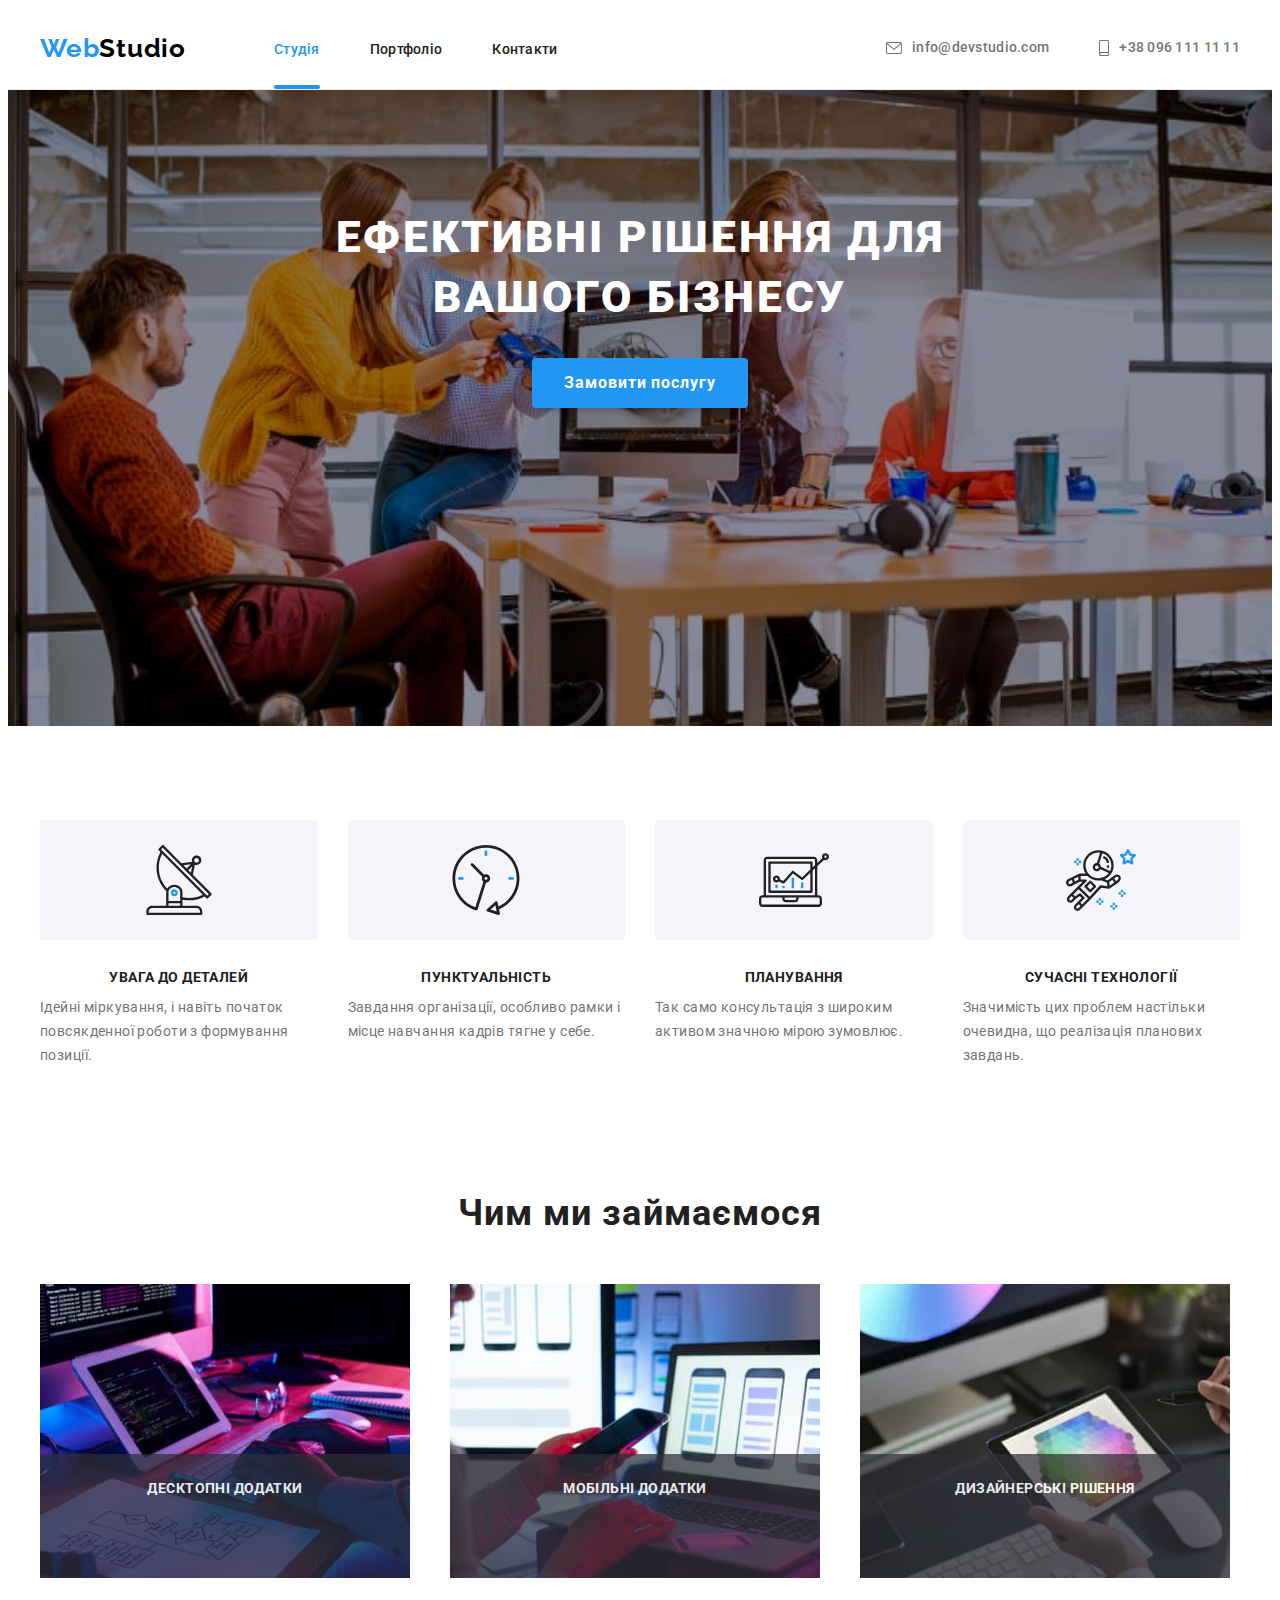
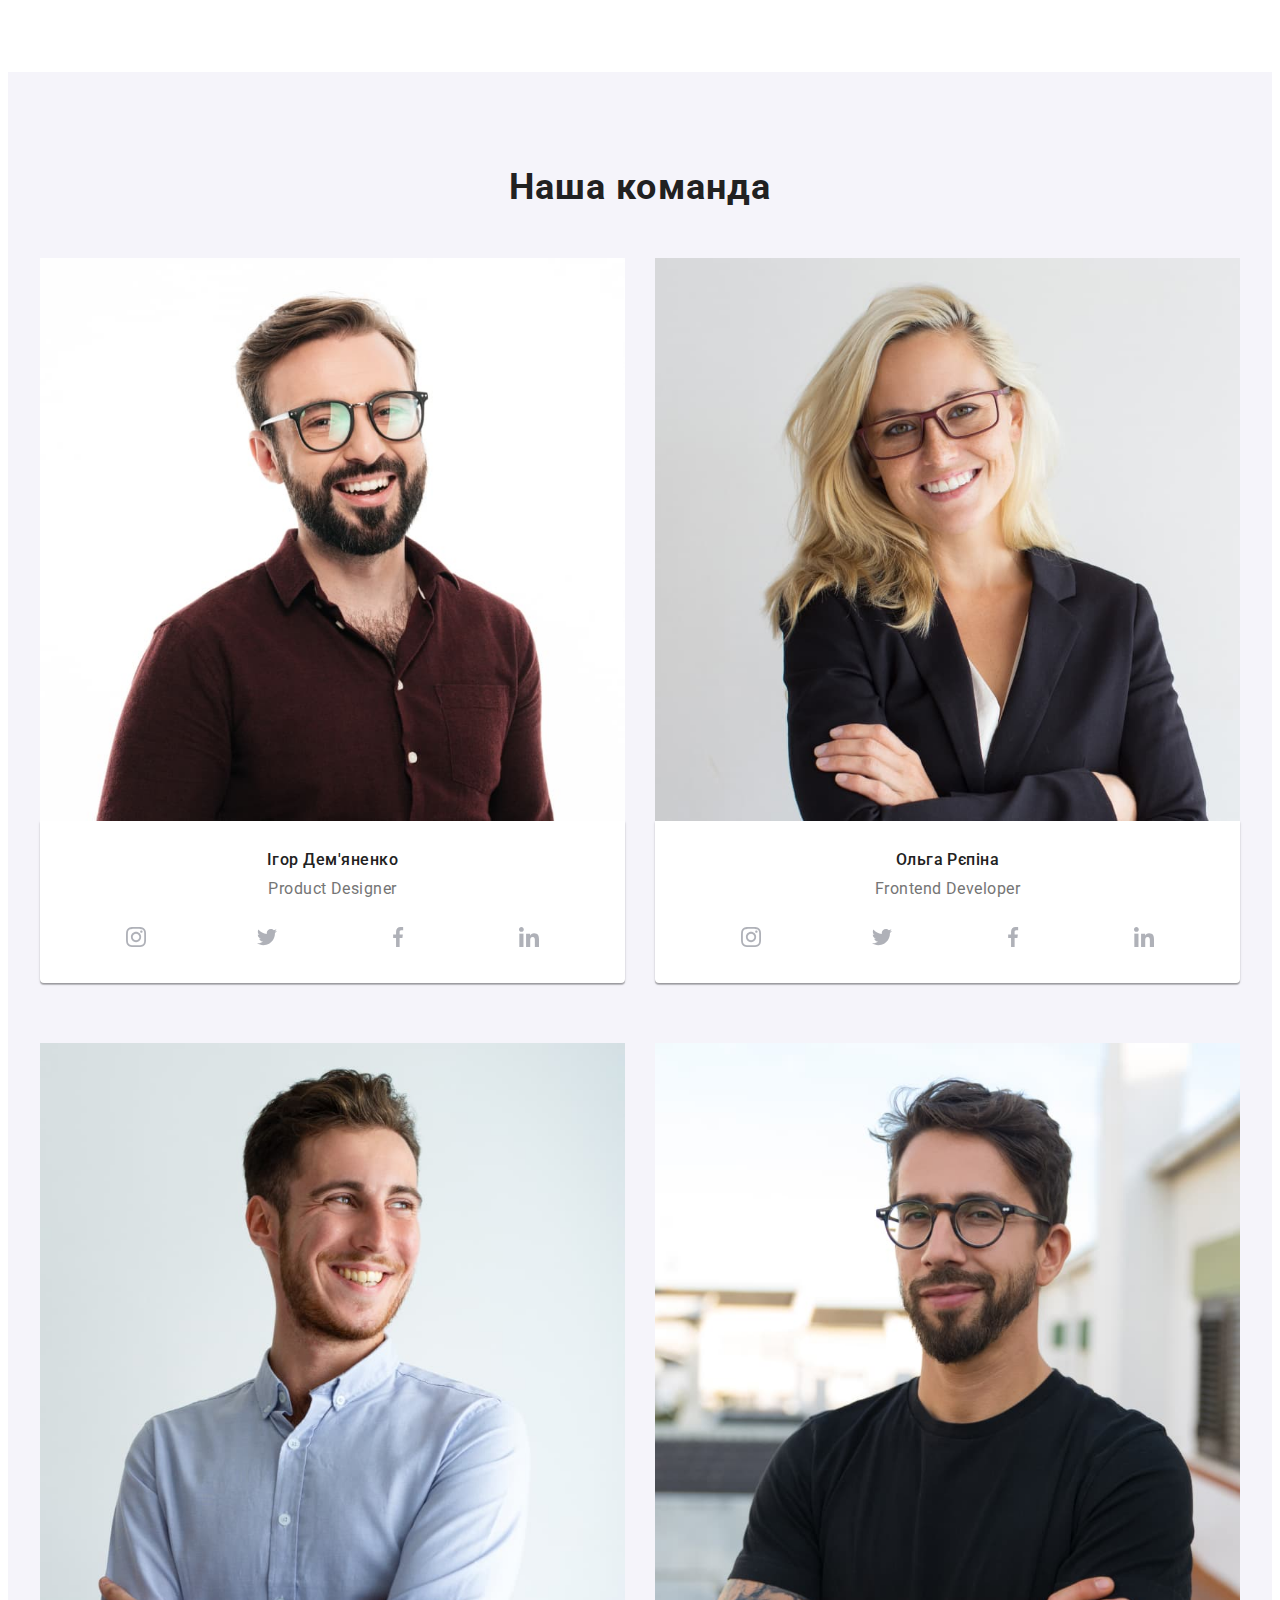
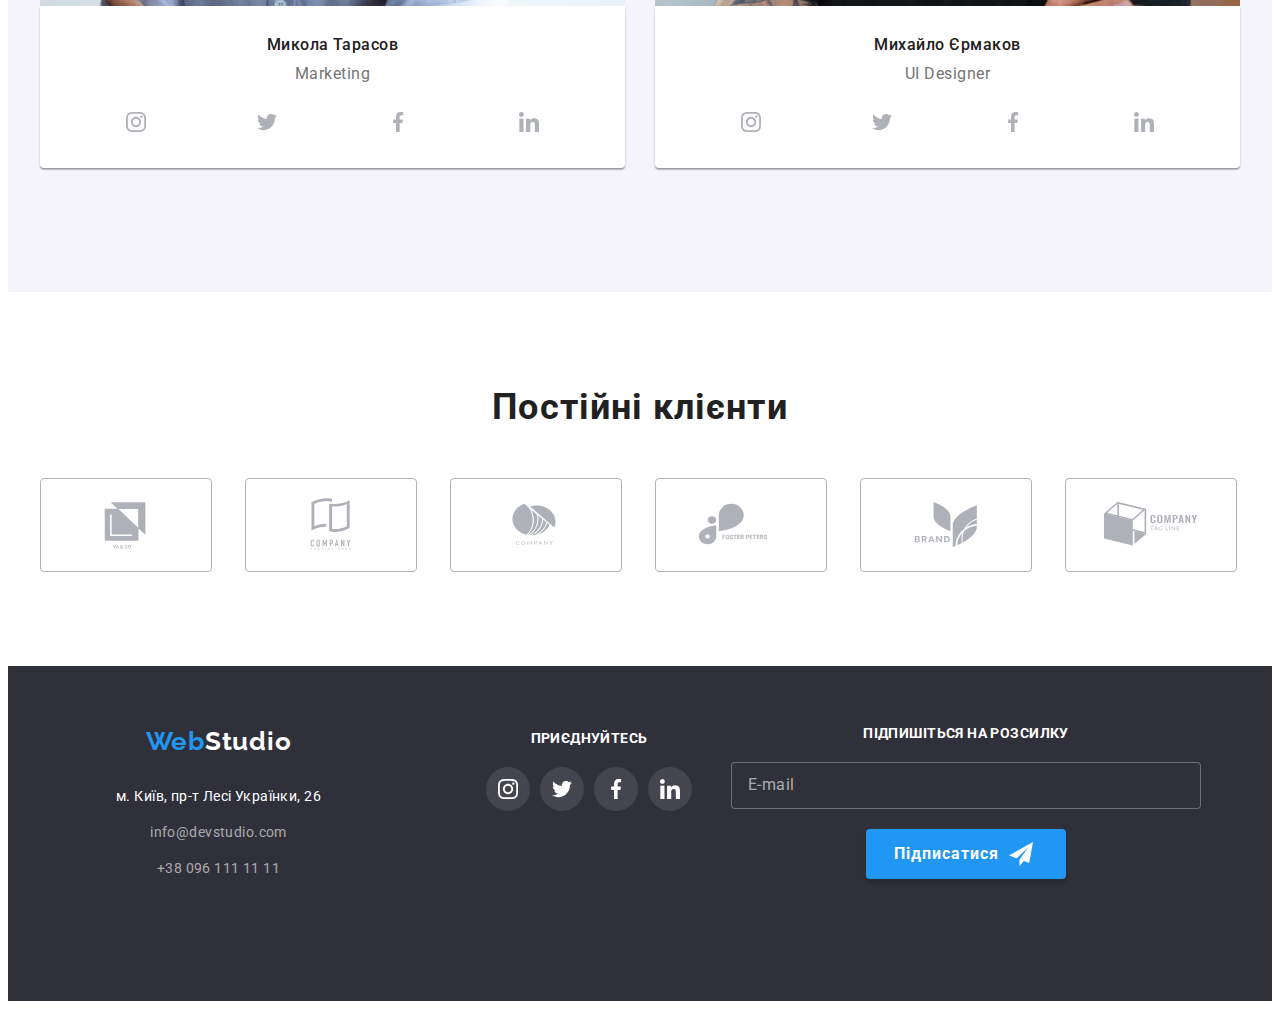
==== commit 14b24721: "Desktop UPD" ====
--- a/index.html
+++ b/index.html
@@ -311,7 +311,7 @@
       </section>
 
       <!-- OUR WORK -->
-      <!-- <section class="work section">
+      <section class="work section">
         <div class="container">
           <h2 class="secondary-titles">Чим ми займаємося</h2>
           <ul class="work-items">
@@ -344,7 +344,7 @@
             </li>
           </ul>
         </div>
-      </section> -->
+      </section>
 
       <!-- OUR TEAM -->
       <section class="team section">
--- a/css/main.min.css
+++ b/css/main.min.css
@@ -1 +1 @@
-:root{--primary-font-family: "Roboto", sans-serif;--secondary-font-family: "Raleway", sans-serif;--primary-text-color: #212121;--secondary-text-color: #757575;--third-text-color: #2196f3;--fourth-text-color: #ffffff;--fifth-text-color: rgba(255, 255, 255, 0.6);--logo-text-color: #000000;--first-bcg-color: #2f303a;--second-bcg-color: #f5f4fa;--third-bcg-color: #2196f3;--fourth-bcg-color: #188ce8;--fifth-bcg-color: #ffffff;--hero-bcg-color: #c4c4c4}.visually-hidden{position:absolute;width:1px;height:1px;margin:-1px;border:0;padding:0;white-space:nowrap;-webkit-clip-path:inset(100%);clip-path:inset(100%);clip:rect(0 0 0 0);overflow:hidden}body{font-family:var(--primary-font-family);background-color:var(--fifth-bcg-color);color:var(--primary-text-color)}h1,h2,h3,h4,h5,h6,p{margin-top:0;margin-bottom:0;padding-left:0}ul,ol{list-style:none;margin-top:0;margin-bottom:0;padding-left:0}img{display:block;max-width:100%;height:auto}.link{text-decoration:none}.section{padding-top:60px;padding-bottom:60px}@media screen and (min-width: 1200px){.section{padding-top:94px;padding-bottom:94px}}.container{padding-left:15px;padding-right:15px;margin-left:auto;margin-right:auto}@media screen and (min-width: 480px){.container{width:480px}}@media screen and (min-width: 768px){.container{width:768px}}@media screen and (min-width: 1200px){.container{width:1200px}}.main-header{position:relative;padding-top:10px;padding-bottom:10px}@media screen and (min-width: 768px){.main-header{padding-top:21px;padding-bottom:21px}.header-container{display:flex;align-items:center;justify-content:space-between}.navigation{display:flex}.menu__link-item:not(:last-child){margin-right:50px}.menu__list-link{position:relative;font-family:var(--primary-font-family);font-weight:500;font-size:14px;line-height:1.14;letter-spacing:.02em;color:var(--primary-text-color);transition:color 250ms cubic-bezier(0.4, 0, 0.2, 1)}.menu__list-link:hover,.menu__list-link:focus{color:var(--third-text-color)}.menu__list-link--current{color:var(--third-text-color)}.menu__list-link--current::after{content:"";position:absolute;height:4px;width:100%;bottom:0;left:0;transform:translateY(32px);border-radius:2px;background-color:var(--third-bcg-color)}}.hero{max-width:100%;height:400px;margin-left:auto;margin-right:auto;padding-top:118px;padding-bottom:118px;text-align:center;background-size:cover;background-image:linear-gradient(rgba(47, 48, 58, 0.4), rgba(47, 48, 58, 0.4)),url(../img/Hero-img-mobile.jpg);background-color:var(--hero-bcg-color)}@media(min-device-pixel-ratio: 2),(-webkit-min-device-pixel-ratio: 2),(min-resolution: 192dpi),(min-resolution: 2dppx){.hero{background-image:url(../img/Hero-img-mobile@2x.jpg)}}@media screen and (min-width: 768px){.hero{background-image:url(../img/Hero-img-tablet.jpg)}}@media(min-device-pixel-ratio: 2),(-webkit-min-device-pixel-ratio: 2),(min-resolution: 192dpi),(min-resolution: 2dppx){.hero{background-image:url(../img/Hero-img-tablet@2x.jpg)}}.features-items__box{display:flex;justify-content:center;align-items:center;height:120px;background:var(--second-bcg-color);border-radius:4px;margin-bottom:30px}.features-items__titles{margin-bottom:10px;font-family:var(--primary-font-family);font-weight:700;font-size:14px;line-height:1.14;letter-spacing:.03em;text-transform:uppercase;text-align:center;color:var(--primary-text-color)}.features-items__description{font-family:var(--primary-font-family);font-size:14px;line-height:1.71;letter-spacing:.03em;color:var(--secondary-text-color)}@media screen and (min-width: 768px){.features-container{display:flex;flex-wrap:wrap}.features-items{display:flex;flex-wrap:wrap;margin-left:-30px}.features-items__list{margin-left:30px;flex-basis:calc((100% - 60px)/2)}.features-items__list:not(:last-child){margin-bottom:30px}.features-items__box{display:flex;justify-content:center;align-items:center;height:120px;background:var(--second-bcg-color);border-radius:4px;margin-bottom:30px}.features-items__titles{margin-bottom:10px;font-family:var(--primary-font-family);font-weight:700;font-size:14px;line-height:1.14;letter-spacing:.03em;text-transform:uppercase;color:var(--primary-text-color)}.features-items__description{font-family:var(--primary-font-family);font-size:14px;line-height:1.71;letter-spacing:.03em;color:var(--secondary-text-color)}}.work.section{padding-top:0}.work-items{display:flex;justify-content:space-between}.work-items__list{position:relative;margin-right:30px;flex-basis:calc((100% - 60px)/3)}.work-items__list:last-child{margin-right:0}.work-items__caption{position:absolute;bottom:0;left:0;width:370px;height:70px;padding-top:27px;padding-bottom:27px;font-family:var(--primary-font-family);font-weight:700;font-size:14px;line-height:1.14;text-align:center;letter-spacing:.03em;text-transform:uppercase;color:var(--fourth-text-color);background-color:rgba(47,48,58,.8);opacity:.9}.team{background-color:var(--second-bcg-color)}.team-item__list:not(:last-child){margin-bottom:30px}.team-item__card{margin-left:auto;margin-right:auto}.team-item__content-wraper{padding:30px 32px 24px 32px;background-color:var(--fifth-bcg-color);box-shadow:0px 1px 3px rgba(0,0,0,.12),0px 1px 1px rgba(0,0,0,.14),0px 2px 1px rgba(0,0,0,.2);border-radius:0px 0px 4px 4px}.team-item__user-name{font-family:var(--primary-font-family);font-weight:500;font-size:16px;line-height:1.18;text-align:center;letter-spacing:.03em;color:var(--primary-text-color);margin-bottom:10px}.team-item__user-position{font-family:var(--primary-font-family);font-size:16px;line-height:1.18;text-align:center;letter-spacing:.03em;color:var(--secondary-text-color);margin-bottom:16px}@media screen and (min-width: 768px){.team-items{display:flex;flex-wrap:wrap;margin-left:-30px;margin-top:-30px}.team-item__list{margin-left:30px;margin-top:30px;flex-basis:calc((100% - 60px)/2)}}.team-item__content-wraper{padding:30px 74px 24px 74px}.clients-item{display:block}.clients-item__list{display:block;width:210px;margin-left:auto;margin-right:auto}.clients-item__list:not(:first-child){margin-top:30px}.clients-item__link{display:flex;justify-content:center;align-items:center;width:210px;height:92px;fill:#afb1b8;border:1px solid #afb1b8;border-radius:4px;transition:fill 250ms cubic-bezier(0.4, 0, 0.2, 1),border-color 250ms cubic-bezier(0.4, 0, 0.2, 1)}.clients-item__link:hover,.clients-item__link:focus{border-color:var(--third-bcg-color);fill:var(--third-text-color)}@media screen and (min-width: 480px){.clients-item{display:flex;justify-content:space-between;flex-wrap:wrap;margin-top:-30px;margin-left:-30px}.clients-item__list{margin-top:30px;margin-left:30px;margin-right:0;flex-basis:calc(100% - 30px)/2}}@media screen and (min-width: 768px){.clients-item__list{width:226px}.clients-item__link{width:226px}}@media screen and (min-width: 1200px){.clients-item{flex-wrap:nowrap}.clients-item__link{width:170px}}.footer{padding-top:60px;padding-bottom:60px;background:var(--first-bcg-color);text-align:center}.address-block{margin-bottom:60px}.footer-contacts__link{display:inline-block;font-family:var(--primary-font-family);font-style:normal;font-size:14px;line-height:1.71;letter-spacing:.03em;color:var(--fifth-text-color);transition:color 250ms cubic-bezier(0.4, 0, 0.2, 1)}.footer-contacts__link:hover,.footer-contacts__link:focus{color:var(--third-text-color)}.footer-contacts__list:not(:last-child){margin-bottom:12px}.street{color:var(--fourth-text-color)}.footer-social{margin-bottom:60px}.footer-social__title{display:inline-block;font-family:var(--primary-font-family);font-weight:700;font-size:14px;line-height:1.14;letter-spacing:.03em;text-transform:uppercase;color:var(--fourth-text-color);margin-bottom:20px}.subscribe-block{margin-left:auto}.subscribe-block__title{margin-bottom:20px;font-family:var(--primary-font-family);font-weight:700;line-height:1.14;font-size:14px;text-transform:uppercase;letter-spacing:.03em;color:var(--fourth-text-color)}.form-subscribe__input{width:358px;margin-bottom:20px;padding-top:15px;padding-bottom:15px;padding-left:16px;background-color:var(--first-bcg-color);color:rgba(255,255,255,.6);border:1px solid rgba(255,255,255,.3);border-radius:4px}.form-subscribe__input::-moz-placeholder{font-family:var(--primary-font-family);font-size:16px;line-height:1.25;letter-spacing:.03em;color:rgba(255,255,255,.6)}.form-subscribe__input:-ms-input-placeholder{font-family:var(--primary-font-family);font-size:16px;line-height:1.25;letter-spacing:.03em;color:rgba(255,255,255,.6)}.form-subscribe__input::placeholder{font-family:var(--primary-font-family);font-size:16px;line-height:1.25;letter-spacing:.03em;color:rgba(255,255,255,.6)}.form-subscribe__button{display:flex;align-items:center;width:200px;height:50px;margin-left:auto;margin-right:auto;padding-left:28px;padding-right:28px;font-family:var(--primary-font-family);font-weight:700;font-size:16px;line-height:1.88;letter-spacing:.06em;color:var(--fourth-text-color);background:var(--third-bcg-color);box-shadow:0px 4px 4px rgba(0,0,0,.15);border-radius:4px;border:inherit;cursor:pointer}.form-subscribe__button-icon{margin-left:10px;fill:var(--fifth-bcg-color)}@media screen and (min-width: 768px){.footer-content{display:flex;flex-wrap:wrap;align-items:baseline}.address-block{margin-left:76px;margin-right:165px}.footer-social{align-items:baseline}.subscribe-block{margin-right:auto}}.portfolio-items{display:flex;flex-wrap:wrap}.portfolio-items__list{margin-right:30px;margin-bottom:30px;flex-basis:calc((100% - 60px)/3)}.portfolio-items__list:nth-child(3n){margin-right:0}.portfolio-items__list:nth-last-child(-n+3){margin-bottom:0}.portfolio-content-wraper{padding-top:20px;padding-bottom:20px;padding-left:24px;padding-right:24px;background:var(--fifth-bcg-color);border:1px solid #eee;border-top:none}.portfolio-content-wraper__titles{margin-bottom:4px;font-family:var(--primary-font-family);font-weight:700;font-size:18px;line-height:2;letter-spacing:.06em;color:var(--primary-text-color)}.portfolio-content-wraper__description{font-family:var(--primary-font-family);font-size:16px;line-height:1.88;letter-spacing:.03em;color:var(--secondary-text-color)}.portfolio-items__link{display:block;transition:box-shadow 250ms cubic-bezier(0.4, 0, 0.2, 1)}.portfolio-items__link:hover,.portfolio-items__link:focus{box-shadow:0px 1px 1px rgba(0,0,0,.12),0px 4px 4px rgba(0,0,0,.06),1px 4px 6px rgba(0,0,0,.16)}.portfolio-img{position:relative;overflow:hidden}.portfolio-overlay{position:absolute;top:0;left:0;width:370px;height:294px;background-color:rgba(33,150,243,.9);transform:translatey(100%);transition:transform 250ms cubic-bezier(0.4, 0, 0.2, 1)}.portfolio-items__link:hover .portfolio-overlay{transform:translatex(0)}.portfolio-overlay__description{padding:63px 24px;font-family:var(--primary-font-family);line-height:1.56;font-size:18px;letter-spacing:.03em;color:var(--fourth-text-color)}.logo{font-family:var(--secondary-font-family);font-weight:700;font-size:24px;line-height:1.17;letter-spacing:.03em;color:var(--logo-text-color);margin-right:92px}.logo__word{color:var(--third-text-color)}.logo-footer{display:inline-block;margin-bottom:20px;font-family:var(--secondary-font-family);font-weight:700;font-size:24px;line-height:1.17;letter-spacing:.03em;color:var(--fourth-text-color)}.logo-footer__word{color:var(--third-text-color)}@media screen and (min-width: 768px){.logo{margin-right:88px}}.header-contacts{display:none}@media screen and (min-width: 768px){.header-contacts{display:block}.header-contacts__mail-tel{display:flex}.header-contacts__mail{display:flex;flex-direction:row-reverse;align-items:center;margin-bottom:10px;fill:var(--secondary-text-color);transition:color 250ms cubic-bezier(0.4, 0, 0.2, 1),fill 250ms cubic-bezier(0.4, 0, 0.2, 1)}.header-contacts__mail:hover,.header-contacts__mail:focus{color:var(--third-text-color);fill:var(--third-text-color)}.header-contacts__phone{display:flex;justify-content:flex-start;flex-direction:row-reverse;align-items:center;fill:var(--secondary-text-color);transition:color 250ms cubic-bezier(0.4, 0, 0.2, 1),fill 250ms cubic-bezier(0.4, 0, 0.2, 1)}.header-contacts__phone:hover,.header-contacts__phone:focus{color:var(--third-text-color);fill:var(--third-text-color)}.header-contacts__icon{margin-right:10px}.header-contacts a{font-family:var(--primary-font-family);font-style:normal;font-weight:500;font-size:12px;line-height:1.17;letter-spacing:.02em;color:var(--secondary-text-color)}}.menu{display:none}.header-container{display:flex;justify-content:space-between;align-items:center}.mobile-menu-button{background-color:rgba(0,0,0,0);border:none;padding:0;line-height:0;cursor:pointer;transition:fill 250ms cubic-bezier(0.4, 0, 0.2, 1)}.mobile-menu-button:hover,.mobile-menu-button:focus{fill:var(--third-text-color)}.mobile-menu{position:fixed;top:0;left:0;width:100%;height:100vh;overflow:auto;opacity:0;visibility:hidden;pointer-events:none;background-color:var(--fifth-bcg-color);transition:opacity 250ms cubic-bezier(0.4, 0, 0.2, 1)}.mobile-menu.is-open{opacity:1;visibility:visible;pointer-events:auto}.mobile-menu__container{position:relative;padding-top:48px;padding-bottom:48px}.mobile-menu__close-button{position:absolute;top:10px;right:15px;background-color:rgba(0,0,0,0);border:none;padding:0;line-height:0;cursor:pointer;transition:fill 250ms cubic-bezier(0.4, 0, 0.2, 1)}.mobile-menu__close-button:hover,.mobile-menu__close-button:focus{fill:var(--third-text-color)}.mobile-menu-item{padding-left:25px;margin-bottom:306px}.mobile-menu-item__list{margin-bottom:32px}.mobile-menu-item__link{font-family:var(--primary-font-family);font-style:normal;font-weight:500;font-size:40px;line-height:1.18;letter-spacing:.02em;color:var(--primary-text-color);transition:color 250ms cubic-bezier(0.4, 0, 0.2, 1)}.mobile-menu-item__link:hover,.mobile-menu-item__link:focus{color:var(--third-text-color)}.mobile-menu-item__link--current{color:var(--third-text-color)}.mobile-menu-contacts{padding-left:25px}.mobile-menu-contacts__mail-tel{margin-bottom:32px}.mobile-menu-contacts__phone{font-family:var(--primary-font-family);font-weight:500;font-size:34px;line-height:1.17;letter-spacing:.02em;color:var(--third-text-color)}.mobile-menu-contacts__mail{font-family:var(--primary-font-family);font-weight:500;font-size:24px;line-height:28px;letter-spacing:.02em;color:var(--secondary-text-color)}.mobile-menu-social-links{display:flex;padding-left:25px}.mobile-menu-social-links__list:not(:last-child){position:relative;margin-right:20px}.mobile-menu-social-links__list:not(:last-child) .mobile-menu-social-links__link::after{content:"";position:absolute;bottom:50%;width:22px;border:1px solid rgba(33,33,33,.2);transform:rotate(90deg)}.mobile-menu-social-links__link{font-family:var(--primary-font-family);font-weight:500;font-size:18px;line-height:1.22;letter-spacing:.02em;color:var(--third-text-color)}@media screen and (min-width: 768px){.menu{display:flex;align-items:center}.mobile-menu{display:none}.mobile-menu-button{display:none}}.hero-container__main-title{margin-left:auto;margin-right:auto;margin-bottom:30px;font-family:var(--primary-font-family);font-size:26px;font-weight:900;line-height:1.61;text-transform:uppercase;letter-spacing:.06em;color:var(--fourth-text-color)}.secondary-titles{font-family:var(--primary-font-family);font-weight:700;font-size:28px;line-height:1.18;letter-spacing:.03em;color:var(--primary-text-color);text-align:center;margin-bottom:30px}@media screen and (min-width: 768px){.hero-container__main-title{width:360px}}.hero-container__modal-btn{min-width:200px;padding:10px 24px;font-family:var(--primary-font-family);font-weight:700;font-size:16px;line-height:1.87;letter-spacing:.06em;background-color:var(--third-bcg-color);color:var(--fourth-text-color);box-shadow:0px 4px 4px rgba(0,0,0,.15);border-radius:4px;border:rgba(0,0,0,0);cursor:pointer;transition:background-color 250ms cubic-bezier(0.4, 0, 0.2, 1),color 250ms cubic-bezier(0.4, 0, 0.2, 1)}.hero-container__modal-btn:hover,.hero-container__modal-btn:focus{background-color:var(--fourth-bcg-color);color:var(--fourth-text-color)}.backdrop{position:fixed;width:100%;height:100%;top:0;left:0;background-color:rgba(0,0,0,.2);z-index:1;overflow-y:scroll;transition:opacity 750ms cubic-bezier(0.4, 0, 0.2, 1),scale 750ms cubic-bezier(0.4, 0, 0.2, 1)}.backdrop.is-hidden{opacity:0;visibility:hidden;pointer-events:none;scale:1.25}.modal-window{position:absolute;width:95%;padding:40px;top:50%;left:50%;transform:translate(-50%, -50%);background:var(--fifth-bcg-color);box-shadow:0px 1px 3px rgba(0,0,0,.12),0px 1px 1px rgba(0,0,0,.14),0px 2px 1px rgba(0,0,0,.2);border-radius:4px;z-index:100;overflow:auto}@media screen and (min-width: 480px){.modal-window{width:450px}}.modal-window__close-modal-button{position:absolute;display:flex;justify-content:center;align-items:center;width:30px;height:30px;top:8px;right:8px;padding:0;border-radius:50%;background-color:var(--fifth-bcg-color);border:1px solid rgba(0,0,0,.1);cursor:pointer;transition:fill 250ms cubic-bezier(0.4, 0, 0.2, 1)}.modal-window__close-modal-button:hover,.modal-window__close-modal-button:focus{fill:var(--third-bcg-color)}.contact-form__title{display:inline-block;margin-bottom:12px;font-family:var(--primary-font-family);font-weight:700;font-size:20px;line-height:1.15;letter-spacing:.03em;color:var(--primary-text-color)}.user-data{position:relative;display:flex;flex-direction:column;margin-bottom:10px;width:100%}.user-data__form-label{margin-bottom:4px;text-align:left;font-family:var(--primary-font-family);font-size:12px;line-height:1.16;letter-spacing:.01em;color:var(--secondary-text-color)}.user-data__form-input{height:40px;padding-left:42px;border:1px solid rgba(33,33,33,.2);border-radius:4px;transition:border 250ms cubic-bezier(0.4, 0, 0.2, 1);outline:none}.user-data__form-input:focus{border:1px solid var(--third-bcg-color)}.user-data__icon-contact-form{position:absolute;top:50%;left:12px;width:18px;height:18px;transition:fill 250ms cubic-bezier(0.4, 0, 0.2, 1)}.user-data__form-input:focus+.user-data__icon-contact-form{fill:var(--third-bcg-color)}.comment{display:flex;flex-direction:column;align-items:flex-start}.comment__form-label{margin-bottom:4px;text-align:left;font-family:var(--primary-font-family);font-size:12px;line-height:1.16;letter-spacing:.01em;color:var(--secondary-text-color)}.comment__text-user-message{width:100%;height:120px;resize:none;margin-left:auto;margin-right:auto;margin-bottom:20px;padding:12px 16px;border:1px solid rgba(33,33,33,.2);border-radius:4px;transition:border 250ms cubic-bezier(0.4, 0, 0.2, 1);outline:none}.comment__text-user-message:focus{border:1px solid var(--third-bcg-color)}.comment__text-user-message::-moz-placeholder{font-family:var(--primary-font-family);font-size:12px;line-height:1.16;letter-spacing:.01em;color:rgba(117,117,117,.5)}.comment__text-user-message:-ms-input-placeholder{font-family:var(--primary-font-family);font-size:12px;line-height:1.16;letter-spacing:.01em;color:rgba(117,117,117,.5)}.comment__text-user-message::placeholder{font-family:var(--primary-font-family);font-size:12px;line-height:1.16;letter-spacing:.01em;color:rgba(117,117,117,.5)}.policy-label{position:relative;display:flex;align-items:center;margin-bottom:30px;font-family:var(--primary-font-family);line-height:1.17;font-size:12px;letter-spacing:.03em;color:var(--secondary-text-color)}.policy-label__icon--checkbox{display:flex;justify-content:center;align-items:center;width:16px;height:15px;margin-right:8px;margin-left:12px;border:2px solid #000;border-radius:2px;cursor:pointer;fill:#fff;transition:border 250ms cubic-bezier(0.4, 0, 0.2, 1),fill 250ms cubic-bezier(0.4, 0, 0.2, 1)}.policy-label__input-checkbox:checked+.policy-label__icon--checkbox{border:none;fill:var(--third-bcg-color)}.policy-label__input-checkbox:focus+.policy-label__icon--checkbox{border:1px solid var(--third-bcg-color)}.contract{color:var(--third-text-color)}.btn-submit{min-width:200px;min-height:50px;font-family:var(--primary-font-family);font-weight:700;font-size:16px;line-height:1.87;letter-spacing:.06em;color:var(--fourth-text-color);background:var(--third-bcg-color);box-shadow:0px 4px 4px rgba(0,0,0,.15);border-radius:4px;cursor:pointer;outline:none}.social-links{display:flex;justify-content:center}.social-links__list{display:flex}.social-links__list:not(:last-child){margin-right:10px}.social-links__link{display:flex;justify-content:center;align-items:center;width:44px;height:44px;border-radius:50%;fill:#afb1b8;transition:fill 250ms cubic-bezier(0.4, 0, 0.2, 1),background-color 250ms cubic-bezier(0.4, 0, 0.2, 1)}.social-links__link:hover,.social-links__link:focus{background-color:var(--third-bcg-color);fill:var(--fourth-text-color)}.footer-social__items{display:flex;justify-content:center}.footer-social__list{width:44px;height:44px;border-radius:50%;background-color:rgba(255,255,255,.1);margin-left:10px}.footer-social__list:first-child{margin-left:0}.footer-social__link{display:flex;justify-content:center;align-items:center;width:44px;height:44px;border-radius:50%;fill:var(--fifth-bcg-color);transition:background-color 250ms cubic-bezier(0.4, 0, 0.2, 1)}.footer-social__link:hover,.footer-social__link:focus{background-color:var(--third-bcg-color)}.button-item{display:flex;justify-content:center;margin-bottom:50px}.button-item__list:not(:last-child){display:flex;margin-right:8px}.button-item__portfolio-btn{padding:6px 22px;font-family:var(--primary-font-family);font-weight:500;font-size:16px;line-height:1.6;letter-spacing:.03em;color:var(--primary-text-color);background-color:var(--second-bcg-color);border-radius:4px;border:rgba(0,0,0,0);cursor:pointer;transition:background-color 250ms cubic-bezier(0.4, 0, 0.2, 1),color 250ms cubic-bezier(0.4, 0, 0.2, 1),box-shadow 250ms cubic-bezier(0.4, 0, 0.2, 1)}.button-item__portfolio-btn:hover,.button-item__portfolio-btn:focus{background-color:var(--third-bcg-color);color:var(--fourth-text-color);box-shadow:0px 3px 1px rgba(0,0,0,.1),0px 1px 2px rgba(0,0,0,.08),0px 2px 2px rgba(0,0,0,.12)}.button-item__portfolio-btn.button-item__portfolio-btn--active{background-color:var(--third-bcg-color);color:var(--fourth-text-color)}/*# sourceMappingURL=main.min.css.map */+:root{--primary-font-family: "Roboto", sans-serif;--secondary-font-family: "Raleway", sans-serif;--primary-text-color: #212121;--secondary-text-color: #757575;--third-text-color: #2196f3;--fourth-text-color: #ffffff;--fifth-text-color: rgba(255, 255, 255, 0.6);--logo-text-color: #000000;--first-bcg-color: #2f303a;--second-bcg-color: #f5f4fa;--third-bcg-color: #2196f3;--fourth-bcg-color: #188ce8;--fifth-bcg-color: #ffffff;--hero-bcg-color: #c4c4c4}.visually-hidden{position:absolute;width:1px;height:1px;margin:-1px;border:0;padding:0;white-space:nowrap;-webkit-clip-path:inset(100%);clip-path:inset(100%);clip:rect(0 0 0 0);overflow:hidden}body{font-family:var(--primary-font-family);background-color:var(--fifth-bcg-color);color:var(--primary-text-color)}h1,h2,h3,h4,h5,h6,p{margin-top:0;margin-bottom:0;padding-left:0}ul,ol{list-style:none;margin-top:0;margin-bottom:0;padding-left:0}img{display:block;max-width:100%;height:auto}.link{text-decoration:none}.section{padding-top:60px;padding-bottom:60px}@media screen and (min-width: 1200px){.section{padding-top:94px;padding-bottom:94px}}.container{padding-left:15px;padding-right:15px;margin-left:auto;margin-right:auto}@media screen and (min-width: 480px){.container{width:480px}}@media screen and (min-width: 768px){.container{width:768px}}@media screen and (min-width: 1200px){.container{width:1200px}}.main-header{position:relative;padding-top:10px;padding-bottom:10px}@media screen and (min-width: 768px){.main-header{padding-top:21px;padding-bottom:21px}.header-container{display:flex;align-items:center;justify-content:space-between}.navigation{display:flex}.menu__link-item:not(:last-child){margin-right:50px}.menu__list-link{position:relative;font-family:var(--primary-font-family);font-weight:500;font-size:14px;line-height:1.14;letter-spacing:.02em;color:var(--primary-text-color);transition:color 250ms cubic-bezier(0.4, 0, 0.2, 1)}.menu__list-link:hover,.menu__list-link:focus{color:var(--third-text-color)}.menu__list-link--current{color:var(--third-text-color)}.menu__list-link--current::after{content:"";position:absolute;height:4px;width:100%;bottom:0;left:0;transform:translateY(32px);border-radius:2px;background-color:var(--third-bcg-color)}}@media screen and (min-width: 1200px){.main-header{padding-top:25px;padding-bottom:25px;border-bottom:1px solid #ececec}.menu{display:flex;align-items:center}}.hero{max-width:100%;height:400px;margin-left:auto;margin-right:auto;padding-top:118px;padding-bottom:118px;text-align:center;background-size:cover;background-image:linear-gradient(rgba(47, 48, 58, 0.4), rgba(47, 48, 58, 0.4)),url(../img/Hero-img-mobile.jpg);background-color:var(--hero-bcg-color)}@media(min-device-pixel-ratio: 2),(-webkit-min-device-pixel-ratio: 2),(min-resolution: 192dpi),(min-resolution: 2dppx){.hero{background-image:url(../img/Hero-img-mobile@2x.jpg)}}@media screen and (min-width: 768px){.hero{background-image:url(../img/Hero-img-tablet.jpg)}}@media(min-device-pixel-ratio: 2),(-webkit-min-device-pixel-ratio: 2),(min-resolution: 192dpi),(min-resolution: 2dppx){.hero{background-image:url(../img/Hero-img-tablet@2x.jpg)}}.features-items__box{display:flex;justify-content:center;align-items:center;height:120px;background:var(--second-bcg-color);border-radius:4px;margin-bottom:30px}.features-items__titles{margin-bottom:10px;font-family:var(--primary-font-family);font-weight:700;font-size:14px;line-height:1.14;letter-spacing:.03em;text-transform:uppercase;text-align:center;color:var(--primary-text-color)}.features-items__description{font-family:var(--primary-font-family);font-size:14px;line-height:1.71;letter-spacing:.03em;color:var(--secondary-text-color)}@media screen and (min-width: 768px){.features-container{display:flex;flex-wrap:wrap}.features-items{display:flex;flex-wrap:wrap;margin-left:-30px}.features-items__list{margin-left:30px;flex-basis:calc((100% - 60px)/2)}.features-items__list:not(:last-child){margin-bottom:30px}.features-items__box{display:flex;justify-content:center;align-items:center;height:120px;background:var(--second-bcg-color);border-radius:4px;margin-bottom:30px}.features-items__titles{margin-bottom:10px;font-family:var(--primary-font-family);font-weight:700;font-size:14px;line-height:1.14;letter-spacing:.03em;text-transform:uppercase;color:var(--primary-text-color)}.features-items__description{font-family:var(--primary-font-family);font-size:14px;line-height:1.71;letter-spacing:.03em;color:var(--secondary-text-color)}}@media screen and (min-width: 1200px){.features-container{flex-wrap:nowrap}.features-items{flex-wrap:nowrap}.features-items__list{margin-left:30px;flex-basis:calc((100% - 120px)/4)}}.work.section{padding-top:0}.work-items{display:flex;justify-content:space-between}.work-items__list{position:relative;margin-right:30px;flex-basis:calc((100% - 60px)/3)}.work-items__list:last-child{margin-right:0}.work-items__caption{position:absolute;bottom:0;left:0;width:370px;height:70px;padding-top:27px;padding-bottom:27px;font-family:var(--primary-font-family);font-weight:700;font-size:14px;line-height:1.14;text-align:center;letter-spacing:.03em;text-transform:uppercase;color:var(--fourth-text-color);background-color:rgba(47,48,58,.8);opacity:.9}.team{background-color:var(--second-bcg-color)}.team-item__list:not(:last-child){margin-bottom:30px}.team-item__card{margin-left:auto;margin-right:auto}.team-item__content-wraper{padding:30px 32px 24px 32px;background-color:var(--fifth-bcg-color);box-shadow:0px 1px 3px rgba(0,0,0,.12),0px 1px 1px rgba(0,0,0,.14),0px 2px 1px rgba(0,0,0,.2);border-radius:0px 0px 4px 4px}.team-item__user-name{font-family:var(--primary-font-family);font-weight:500;font-size:16px;line-height:1.18;text-align:center;letter-spacing:.03em;color:var(--primary-text-color);margin-bottom:10px}.team-item__user-position{font-family:var(--primary-font-family);font-size:16px;line-height:1.18;text-align:center;letter-spacing:.03em;color:var(--secondary-text-color);margin-bottom:16px}@media screen and (min-width: 768px){.team-items{display:flex;flex-wrap:wrap;margin-left:-30px;margin-top:-30px}.team-item__list{margin-left:30px;margin-top:30px;flex-basis:calc((100% - 60px)/2)}}.team-item__content-wraper{padding:30px 74px 24px 74px}.clients-item{display:block}.clients-item__list{display:block;width:210px;margin-left:auto;margin-right:auto}.clients-item__list:not(:first-child){margin-top:30px}.clients-item__link{display:flex;justify-content:center;align-items:center;width:210px;height:92px;fill:#afb1b8;border:1px solid #afb1b8;border-radius:4px;transition:fill 250ms cubic-bezier(0.4, 0, 0.2, 1),border-color 250ms cubic-bezier(0.4, 0, 0.2, 1)}.clients-item__link:hover,.clients-item__link:focus{border-color:var(--third-bcg-color);fill:var(--third-text-color)}@media screen and (min-width: 480px){.clients-item{display:flex;justify-content:space-between;flex-wrap:wrap;margin-top:-30px;margin-left:-30px}.clients-item__list{margin-top:30px;margin-left:30px;margin-right:0;flex-basis:calc(100% - 30px)/2}}@media screen and (min-width: 768px){.clients-item__list{width:226px}.clients-item__link{width:226px}}@media screen and (min-width: 1200px){.clients-item{flex-wrap:nowrap}.clients-item__link{width:170px}.clients-item__list{display:flex}}.footer{padding-top:60px;padding-bottom:60px;background:var(--first-bcg-color);text-align:center}.address-block{margin-bottom:60px}.footer-contacts__link{display:inline-block;font-family:var(--primary-font-family);font-style:normal;font-size:14px;line-height:1.71;letter-spacing:.03em;color:var(--fifth-text-color);transition:color 250ms cubic-bezier(0.4, 0, 0.2, 1)}.footer-contacts__link:hover,.footer-contacts__link:focus{color:var(--third-text-color)}.footer-contacts__list:not(:last-child){margin-bottom:12px}.street{color:var(--fourth-text-color)}.footer-social{margin-bottom:60px}.footer-social__title{display:inline-block;font-family:var(--primary-font-family);font-weight:700;font-size:14px;line-height:1.14;letter-spacing:.03em;text-transform:uppercase;color:var(--fourth-text-color);margin-bottom:20px}.subscribe-block{margin-left:auto}.subscribe-block__title{margin-bottom:20px;font-family:var(--primary-font-family);font-weight:700;line-height:1.14;font-size:14px;text-transform:uppercase;letter-spacing:.03em;color:var(--fourth-text-color)}.form-subscribe__input{width:358px;margin-bottom:20px;padding-top:15px;padding-bottom:15px;padding-left:16px;background-color:var(--first-bcg-color);color:rgba(255,255,255,.6);border:1px solid rgba(255,255,255,.3);border-radius:4px}.form-subscribe__input::-moz-placeholder{font-family:var(--primary-font-family);font-size:16px;line-height:1.25;letter-spacing:.03em;color:rgba(255,255,255,.6)}.form-subscribe__input:-ms-input-placeholder{font-family:var(--primary-font-family);font-size:16px;line-height:1.25;letter-spacing:.03em;color:rgba(255,255,255,.6)}.form-subscribe__input::placeholder{font-family:var(--primary-font-family);font-size:16px;line-height:1.25;letter-spacing:.03em;color:rgba(255,255,255,.6)}.form-subscribe__button{display:flex;align-items:center;width:200px;height:50px;margin-left:auto;margin-right:auto;padding-left:28px;padding-right:28px;font-family:var(--primary-font-family);font-weight:700;font-size:16px;line-height:1.88;letter-spacing:.06em;color:var(--fourth-text-color);background:var(--third-bcg-color);box-shadow:0px 4px 4px rgba(0,0,0,.15);border-radius:4px;border:inherit;cursor:pointer}.form-subscribe__button-icon{margin-left:10px;fill:var(--fifth-bcg-color)}@media screen and (min-width: 768px){.footer-content{display:flex;flex-wrap:wrap}.address-block{margin-left:76px;margin-right:165px}.footer-social{align-items:baseline}.footer-social__title{margin-top:5px}.subscribe-block{margin-right:auto}.form-subscribe__input{width:450px}}.portfolio-items{display:flex;flex-wrap:wrap}.portfolio-items__list{margin-right:30px;margin-bottom:30px;flex-basis:calc((100% - 60px)/3)}.portfolio-items__list:nth-child(3n){margin-right:0}.portfolio-items__list:nth-last-child(-n+3){margin-bottom:0}.portfolio-content-wraper{padding-top:20px;padding-bottom:20px;padding-left:24px;padding-right:24px;background:var(--fifth-bcg-color);border:1px solid #eee;border-top:none}.portfolio-content-wraper__titles{margin-bottom:4px;font-family:var(--primary-font-family);font-weight:700;font-size:18px;line-height:2;letter-spacing:.06em;color:var(--primary-text-color)}.portfolio-content-wraper__description{font-family:var(--primary-font-family);font-size:16px;line-height:1.88;letter-spacing:.03em;color:var(--secondary-text-color)}.portfolio-items__link{display:block;transition:box-shadow 250ms cubic-bezier(0.4, 0, 0.2, 1)}.portfolio-items__link:hover,.portfolio-items__link:focus{box-shadow:0px 1px 1px rgba(0,0,0,.12),0px 4px 4px rgba(0,0,0,.06),1px 4px 6px rgba(0,0,0,.16)}.portfolio-img{position:relative;overflow:hidden}.portfolio-overlay{position:absolute;top:0;left:0;width:370px;height:294px;background-color:rgba(33,150,243,.9);transform:translatey(100%);transition:transform 250ms cubic-bezier(0.4, 0, 0.2, 1)}.portfolio-items__link:hover .portfolio-overlay{transform:translatex(0)}.portfolio-overlay__description{padding:63px 24px;font-family:var(--primary-font-family);line-height:1.56;font-size:18px;letter-spacing:.03em;color:var(--fourth-text-color)}.logo{font-family:var(--secondary-font-family);font-weight:700;font-size:24px;line-height:1.17;letter-spacing:.03em;color:var(--logo-text-color);margin-right:92px}.logo__word{color:var(--third-text-color)}.logo-footer{display:inline-block;margin-bottom:20px;font-family:var(--secondary-font-family);font-weight:700;font-size:24px;line-height:1.17;letter-spacing:.03em;color:var(--fourth-text-color)}.logo-footer__word{color:var(--third-text-color)}@media screen and (min-width: 768px){.logo{margin-right:88px}.logo-footer{margin-bottom:28px}}@media screen and (min-width: 1200px){.logo{font-size:26px;line-height:1.19}.logo-footer{font-size:26px;line-height:1.19}}.header-contacts{display:none}@media screen and (min-width: 768px){.header-contacts{display:block}.header-contacts__mail-tel{display:flex}.header-contacts__mail{display:flex;flex-direction:row-reverse;align-items:center;margin-bottom:10px;fill:var(--secondary-text-color);transition:color 250ms cubic-bezier(0.4, 0, 0.2, 1),fill 250ms cubic-bezier(0.4, 0, 0.2, 1)}.header-contacts__mail:hover,.header-contacts__mail:focus{color:var(--third-text-color);fill:var(--third-text-color)}.header-contacts__phone{display:flex;justify-content:flex-start;flex-direction:row-reverse;align-items:center;fill:var(--secondary-text-color);transition:color 250ms cubic-bezier(0.4, 0, 0.2, 1),fill 250ms cubic-bezier(0.4, 0, 0.2, 1)}.header-contacts__phone:hover,.header-contacts__phone:focus{color:var(--third-text-color);fill:var(--third-text-color)}.header-contacts__icon{margin-right:10px}.header-contacts a{font-family:var(--primary-font-family);font-style:normal;font-weight:500;font-size:12px;line-height:1.17;letter-spacing:.02em;color:var(--secondary-text-color)}}@media screen and (min-width: 1200px){.header-contacts{display:flex}.header-contacts__mail-tel:not(:last-child){margin-right:50px}.header-contacts__mail{margin-bottom:0}.header-contacts a{font-size:14px;line-height:1.14}}.menu{display:none}.header-container{display:flex;justify-content:space-between;align-items:center}.mobile-menu-button{background-color:rgba(0,0,0,0);border:none;padding:0;line-height:0;cursor:pointer;transition:fill 250ms cubic-bezier(0.4, 0, 0.2, 1)}.mobile-menu-button:hover,.mobile-menu-button:focus{fill:var(--third-text-color)}.mobile-menu{position:fixed;top:0;left:0;width:100%;height:100vh;overflow:auto;opacity:0;visibility:hidden;pointer-events:none;background-color:var(--fifth-bcg-color);transition:opacity 250ms cubic-bezier(0.4, 0, 0.2, 1)}.mobile-menu.is-open{opacity:1;visibility:visible;pointer-events:auto}.mobile-menu__container{position:relative;padding-top:48px;padding-bottom:48px}.mobile-menu__close-button{position:absolute;top:10px;right:15px;background-color:rgba(0,0,0,0);border:none;padding:0;line-height:0;cursor:pointer;transition:fill 250ms cubic-bezier(0.4, 0, 0.2, 1)}.mobile-menu__close-button:hover,.mobile-menu__close-button:focus{fill:var(--third-text-color)}.mobile-menu-item{padding-left:25px;margin-bottom:306px}.mobile-menu-item__list{margin-bottom:32px}.mobile-menu-item__link{font-family:var(--primary-font-family);font-style:normal;font-weight:500;font-size:40px;line-height:1.18;letter-spacing:.02em;color:var(--primary-text-color);transition:color 250ms cubic-bezier(0.4, 0, 0.2, 1)}.mobile-menu-item__link:hover,.mobile-menu-item__link:focus{color:var(--third-text-color)}.mobile-menu-item__link--current{color:var(--third-text-color)}.mobile-menu-contacts{padding-left:25px}.mobile-menu-contacts__mail-tel{margin-bottom:32px}.mobile-menu-contacts__phone{font-family:var(--primary-font-family);font-weight:500;font-size:34px;line-height:1.17;letter-spacing:.02em;color:var(--third-text-color)}.mobile-menu-contacts__mail{font-family:var(--primary-font-family);font-weight:500;font-size:24px;line-height:28px;letter-spacing:.02em;color:var(--secondary-text-color)}.mobile-menu-social-links{display:flex;padding-left:25px}.mobile-menu-social-links__list:not(:last-child){position:relative;margin-right:20px}.mobile-menu-social-links__list:not(:last-child) .mobile-menu-social-links__link::after{content:"";position:absolute;bottom:50%;width:22px;border:1px solid rgba(33,33,33,.2);transform:rotate(90deg)}.mobile-menu-social-links__link{font-family:var(--primary-font-family);font-weight:500;font-size:18px;line-height:1.22;letter-spacing:.02em;color:var(--third-text-color)}@media screen and (min-width: 768px){.menu{display:flex;align-items:center}.mobile-menu{display:none}.mobile-menu-button{display:none}}.hero-container__main-title{margin-left:auto;margin-right:auto;margin-bottom:30px;font-family:var(--primary-font-family);font-size:26px;font-weight:900;line-height:1.61;text-transform:uppercase;letter-spacing:.06em;color:var(--fourth-text-color)}.secondary-titles{font-family:var(--primary-font-family);font-weight:700;font-size:28px;line-height:1.18;letter-spacing:.03em;color:var(--primary-text-color);text-align:center;margin-bottom:30px}@media screen and (min-width: 768px){.hero-container__main-title{width:360px}}@media screen and (min-width: 1200px){.hero-container__main-title{width:696px;font-size:44px;line-height:1.36}.secondary-titles{font-size:36px;line-height:1.17;margin-bottom:50px}}.hero-container__modal-btn{min-width:200px;padding:10px 24px;font-family:var(--primary-font-family);font-weight:700;font-size:16px;line-height:1.87;letter-spacing:.06em;background-color:var(--third-bcg-color);color:var(--fourth-text-color);box-shadow:0px 4px 4px rgba(0,0,0,.15);border-radius:4px;border:rgba(0,0,0,0);cursor:pointer;transition:background-color 250ms cubic-bezier(0.4, 0, 0.2, 1),color 250ms cubic-bezier(0.4, 0, 0.2, 1)}.hero-container__modal-btn:hover,.hero-container__modal-btn:focus{background-color:var(--fourth-bcg-color);color:var(--fourth-text-color)}@media screen and (min-width: 1200px){.hero-container__modal-btn{min-width:216px;padding:10px 16px}}.backdrop{position:fixed;width:100%;height:100%;top:0;left:0;background-color:rgba(0,0,0,.2);z-index:1;overflow-y:scroll;transition:opacity 750ms cubic-bezier(0.4, 0, 0.2, 1),scale 750ms cubic-bezier(0.4, 0, 0.2, 1)}.backdrop.is-hidden{opacity:0;visibility:hidden;pointer-events:none;scale:1.25}.modal-window{position:absolute;width:95%;padding:40px;top:50%;left:50%;transform:translate(-50%, -50%);background:var(--fifth-bcg-color);box-shadow:0px 1px 3px rgba(0,0,0,.12),0px 1px 1px rgba(0,0,0,.14),0px 2px 1px rgba(0,0,0,.2);border-radius:4px;z-index:100;overflow:auto}.modal-window__close-modal-button{position:absolute;display:flex;justify-content:center;align-items:center;width:30px;height:30px;top:8px;right:8px;padding:0;border-radius:50%;background-color:var(--fifth-bcg-color);border:1px solid rgba(0,0,0,.1);cursor:pointer;transition:fill 250ms cubic-bezier(0.4, 0, 0.2, 1)}.modal-window__close-modal-button:hover,.modal-window__close-modal-button:focus{fill:var(--third-bcg-color)}.contact-form__title{display:inline-block;margin-bottom:12px;font-family:var(--primary-font-family);font-weight:700;font-size:20px;line-height:1.15;letter-spacing:.03em;color:var(--primary-text-color)}.user-data{position:relative;display:flex;flex-direction:column;margin-bottom:10px;width:100%}.user-data__form-label{margin-bottom:4px;text-align:left;font-family:var(--primary-font-family);font-size:12px;line-height:1.16;letter-spacing:.01em;color:var(--secondary-text-color)}.user-data__form-input{height:40px;padding-left:42px;border:1px solid rgba(33,33,33,.2);border-radius:4px;transition:border 250ms cubic-bezier(0.4, 0, 0.2, 1);outline:none}.user-data__form-input:focus{border:1px solid var(--third-bcg-color)}.user-data__icon-contact-form{position:absolute;top:50%;left:12px;width:18px;height:18px;transition:fill 250ms cubic-bezier(0.4, 0, 0.2, 1)}.user-data__form-input:focus+.user-data__icon-contact-form{fill:var(--third-bcg-color)}.comment{display:flex;flex-direction:column;align-items:flex-start}.comment__form-label{margin-bottom:4px;text-align:left;font-family:var(--primary-font-family);font-size:12px;line-height:1.16;letter-spacing:.01em;color:var(--secondary-text-color)}.comment__text-user-message{width:100%;height:120px;resize:none;margin-left:auto;margin-right:auto;margin-bottom:20px;padding:12px 16px;border:1px solid rgba(33,33,33,.2);border-radius:4px;transition:border 250ms cubic-bezier(0.4, 0, 0.2, 1);outline:none}.comment__text-user-message:focus{border:1px solid var(--third-bcg-color)}.comment__text-user-message::-moz-placeholder{font-family:var(--primary-font-family);font-size:12px;line-height:1.16;letter-spacing:.01em;color:rgba(117,117,117,.5)}.comment__text-user-message:-ms-input-placeholder{font-family:var(--primary-font-family);font-size:12px;line-height:1.16;letter-spacing:.01em;color:rgba(117,117,117,.5)}.comment__text-user-message::placeholder{font-family:var(--primary-font-family);font-size:12px;line-height:1.16;letter-spacing:.01em;color:rgba(117,117,117,.5)}.policy-label{position:relative;display:flex;align-items:center;margin-bottom:30px;font-family:var(--primary-font-family);line-height:1.17;font-size:12px;letter-spacing:.03em;color:var(--secondary-text-color)}.policy-label__icon--checkbox{display:flex;justify-content:center;align-items:center;width:16px;height:15px;margin-right:8px;margin-left:12px;border:2px solid #000;border-radius:2px;cursor:pointer;fill:#fff;transition:border 250ms cubic-bezier(0.4, 0, 0.2, 1),fill 250ms cubic-bezier(0.4, 0, 0.2, 1)}.policy-label__input-checkbox:checked+.policy-label__icon--checkbox{border:none;fill:var(--third-bcg-color)}.policy-label__input-checkbox:focus+.policy-label__icon--checkbox{border:1px solid var(--third-bcg-color)}.contract{color:var(--third-text-color)}.btn-submit{min-width:200px;min-height:50px;font-family:var(--primary-font-family);font-weight:700;font-size:16px;line-height:1.87;letter-spacing:.06em;color:var(--fourth-text-color);background:var(--third-bcg-color);box-shadow:0px 4px 4px rgba(0,0,0,.15);border-radius:4px;cursor:pointer;outline:none}@media screen and (min-width: 480px){.modal-window{width:450px}}@media screen and (min-width: 1200px){.modal-window{min-width:528px}.policy-label{line-height:1.71;font-size:14px}}.social-links{display:flex;justify-content:center}.social-links__list{display:flex}.social-links__list:not(:last-child){margin-right:10px}.social-links__link{display:flex;justify-content:center;align-items:center;width:44px;height:44px;border-radius:50%;fill:#afb1b8;transition:fill 250ms cubic-bezier(0.4, 0, 0.2, 1),background-color 250ms cubic-bezier(0.4, 0, 0.2, 1)}.social-links__link:hover,.social-links__link:focus{background-color:var(--third-bcg-color);fill:var(--fourth-text-color)}.footer-social__items{display:flex;justify-content:center}.footer-social__list{width:44px;height:44px;border-radius:50%;background-color:rgba(255,255,255,.1);margin-left:10px}.footer-social__list:first-child{margin-left:0}.footer-social__link{display:flex;justify-content:center;align-items:center;width:44px;height:44px;border-radius:50%;fill:var(--fifth-bcg-color);transition:background-color 250ms cubic-bezier(0.4, 0, 0.2, 1)}.footer-social__link:hover,.footer-social__link:focus{background-color:var(--third-bcg-color)}@media screen and (min-width: 1200px){.social-links{justify-content:space-between}.footer-social__list{display:flex;justify-content:space-between;align-items:center}}.button-item{display:flex;justify-content:center;margin-bottom:50px}.button-item__list:not(:last-child){display:flex;margin-right:8px}.button-item__portfolio-btn{padding:6px 22px;font-family:var(--primary-font-family);font-weight:500;font-size:16px;line-height:1.6;letter-spacing:.03em;color:var(--primary-text-color);background-color:var(--second-bcg-color);border-radius:4px;border:rgba(0,0,0,0);cursor:pointer;transition:background-color 250ms cubic-bezier(0.4, 0, 0.2, 1),color 250ms cubic-bezier(0.4, 0, 0.2, 1),box-shadow 250ms cubic-bezier(0.4, 0, 0.2, 1)}.button-item__portfolio-btn:hover,.button-item__portfolio-btn:focus{background-color:var(--third-bcg-color);color:var(--fourth-text-color);box-shadow:0px 3px 1px rgba(0,0,0,.1),0px 1px 2px rgba(0,0,0,.08),0px 2px 2px rgba(0,0,0,.12)}.button-item__portfolio-btn.button-item__portfolio-btn--active{background-color:var(--third-bcg-color);color:var(--fourth-text-color)}/*# sourceMappingURL=main.min.css.map */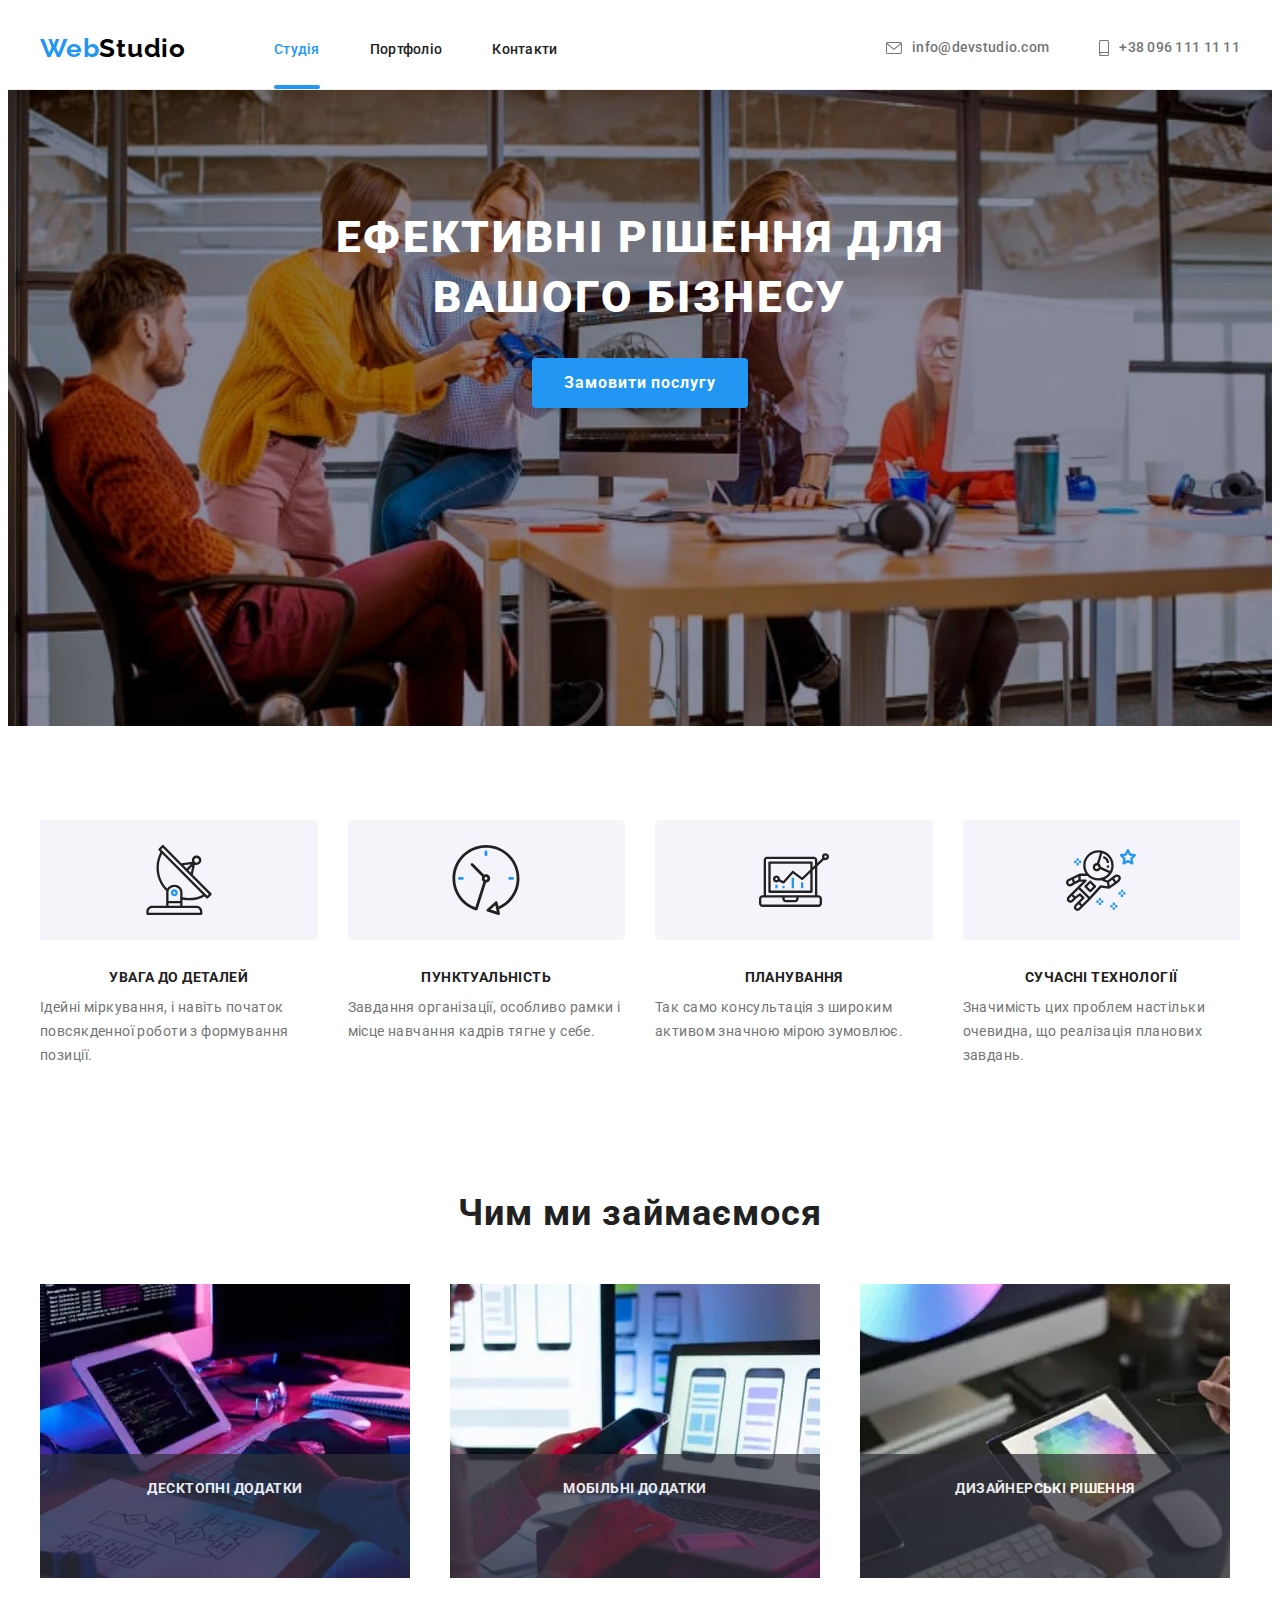
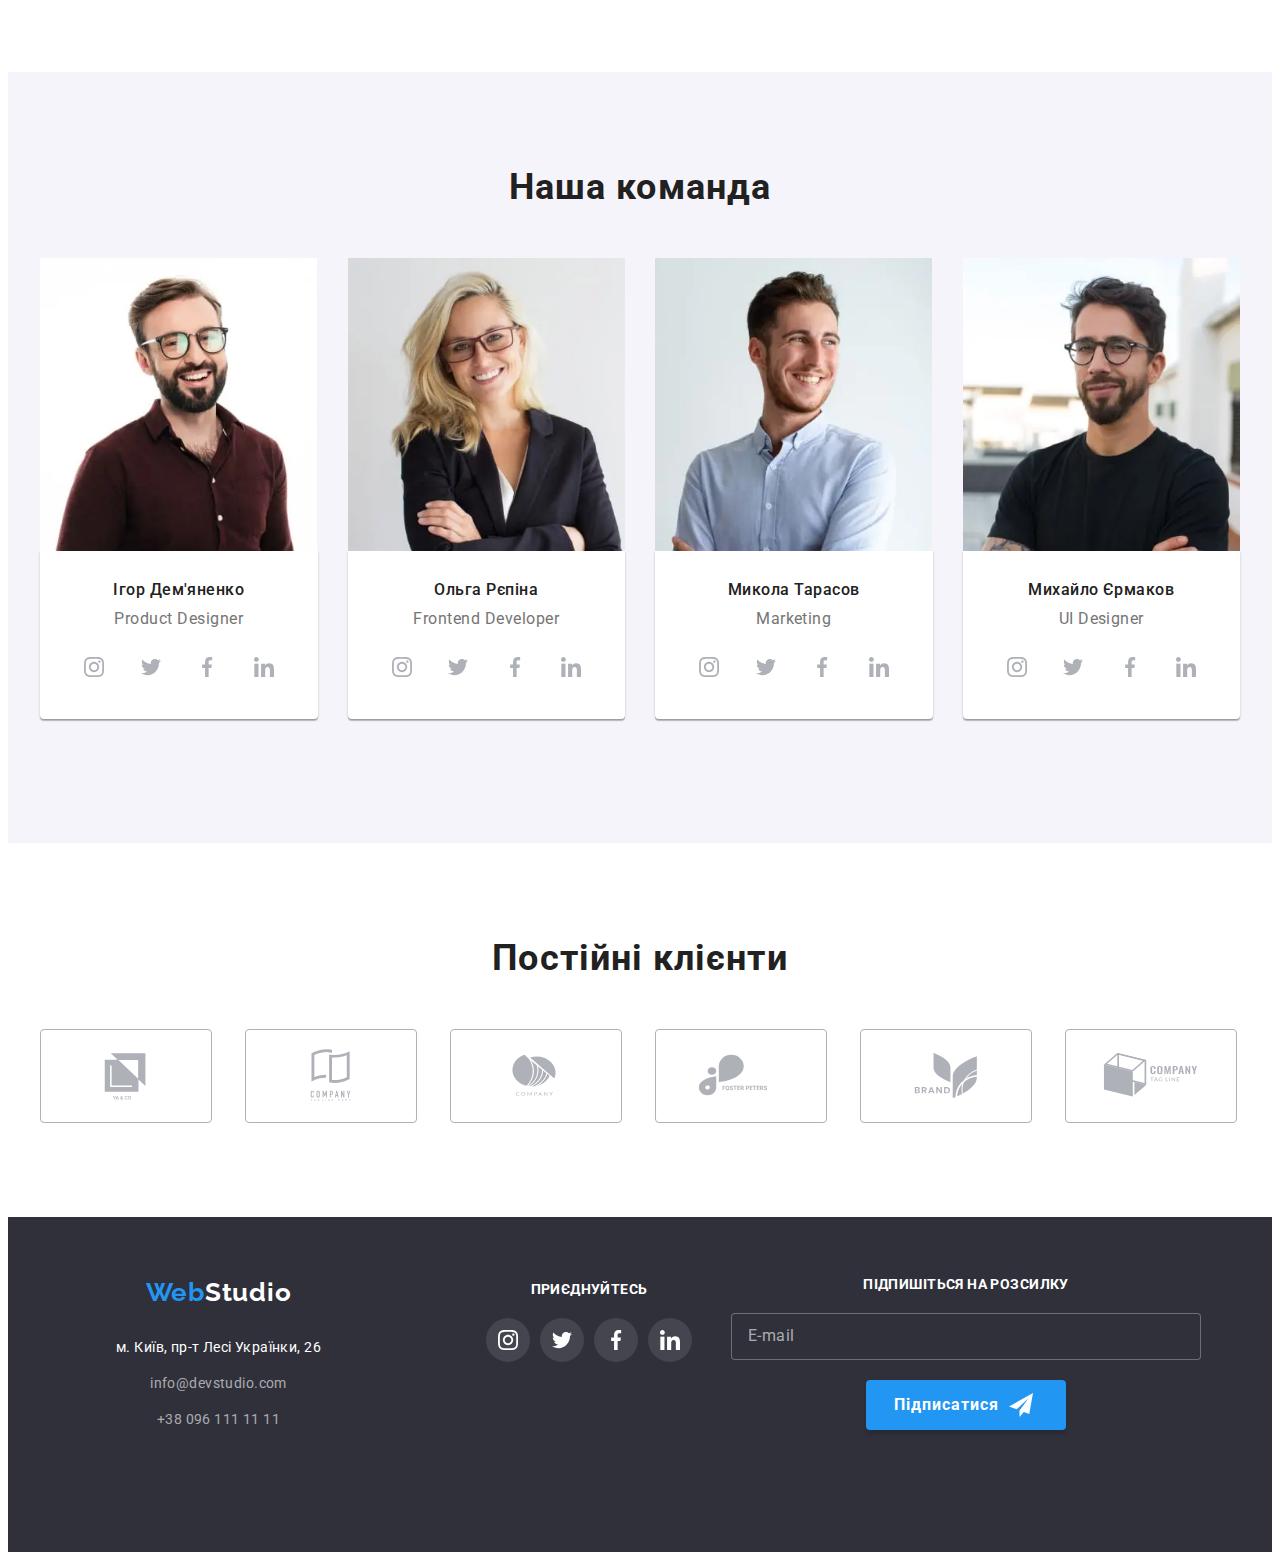
==== commit d7618325: "Update files" ====
--- a/index.html
+++ b/index.html
@@ -72,7 +72,12 @@
       </div>
       <div class="mobile-menu js-menu-container" id="mobile-menu">
         <div class="container mobile-menu__container">
-          <button type="button" class="mobile-menu__close-button js-close-menu" aria-expanded="false" aria-controls="mobile-menu">
+          <button
+            type="button"
+            class="mobile-menu__close-button js-close-menu"
+            aria-expanded="false"
+            aria-controls="mobile-menu"
+          >
             <svg class="mobile-menu__close-icon" width="40" height="40">
               <use href="./img/icons.svg#icon-close-mobile-menu"></use>
             </svg>
@@ -316,30 +321,39 @@
           <h2 class="secondary-titles">Чим ми займаємося</h2>
           <ul class="work-items">
             <li class="work-items__list">
-              <img
-                src="./img/job1.jpg"
-                alt="руки на клавіатурі"
-                width="370"
-                height="295"
-              />
+              <picture>
+                <source
+                  srcset="./img/job1.webp 1x, ./img/job1@2x.webp 2x"
+                  type="image/webp"
+                />
+                <source srcset="./img/job1.jpg 1x, ./img/job1@2.jpg 2x" />
+                <img src="./img/job1.jpg" alt="руки на клавіатурі" />
+              </picture>
               <p class="work-items__caption">Десктопні додатки</p>
             </li>
             <li class="work-items__list">
-              <img
-                src="./img/job2.jpg"
-                alt="руки на клавіатурі ноутбука"
-                width="370"
-                height="295"
-              />
+              <picture>
+                <source
+                  srcset="./img/job2.webp 1x, ./img/job2@2x.webp 2x"
+                  type="image/webp"
+                />
+                <source srcset="./img/job2.jpg 1x, ./img/job2@2.jpg 2x" />
+                <img src="./img/job2.jpg" alt="рука на клавіатурі ноутбука" />
+              </picture>
               <p class="work-items__caption">Мобільні додатки</p>
             </li>
             <li class="work-items__list">
-              <img
-                src="./img/job3.jpg"
-                alt="планшет в руках"
-                width="370"
-                height="295"
-              />
+              <picture>
+                <source
+                  srcset="./img/job3.webp 1x, ./img/job3@2x.webp 2x"
+                  type="image/webp"
+                />
+                <source srcset="./img/job3.jpg 1x, ./img/job3@2.jpg 2x" />
+                <img
+                  src="./img/job3.jpg"
+                  alt="планшет в руках"
+                />
+              </picture>
               <p class="work-items__caption">Дизайнерські рішення</p>
             </li>
           </ul>
@@ -354,15 +368,15 @@
             <li class="team-item__list">
               <picture>
                 <source
-                  media="(max-width: 1199px)"
-                  srcset="
-                    ./img/tablet/command1-tablet.webp   1x,
+                  media="(min-width: 768px)"
+                  srcset="
+                    ./img/tablet/command1-tablet.webp    1x,
                     ./img/tablet/command1-tablet@2x.webp 2x
                   "
                   type="image/webp"
                 />
                 <source
-                  media="(max-width: 1199px)"
+                  media="(min-width: 768px)"
                   srcset="
                     ./img/tablet/command1-tablet.jpg    1x,
                     ./img/tablet/command1-tablet@2x.jpg 2x
@@ -431,7 +445,7 @@
             <li class="team-item__list">
               <picture>
                 <source
-                  media="(max-width: 1199px)"
+                  media="(min-width: 768px)"
                   srcset="
                     ./img/tablet/command2-tablet.webp    1x,
                     ./img/tablet/command2-tablet@2x.webp 2x
@@ -439,7 +453,7 @@
                   type="image/webp"
                 />
                 <source
-                  media="(max-width: 1199px)"
+                  media="(min-width: 768px)"
                   srcset="
                     ./img/tablet/command2-tablet.jpg    1x,
                     ./img/tablet/command2-tablet@2x.jpg 2x
@@ -507,7 +521,7 @@
             <li class="team-item__list">
               <picture>
                 <source
-                  media="(max-width: 1199px)"
+                  media="(min-width: 768px)"
                   srcset="
                     ./img/tablet/command3-tablet.webp    1x,
                     ./img/tablet/command3-tablet@2x.webp 2x
@@ -515,7 +529,7 @@
                   type="image/webp"
                 />
                 <source
-                  media="(max-width: 1199px)"
+                  media="(min-width: 768px)"
                   srcset="
                     ./img/tablet/command3-tablet.jpg    1x,
                     ./img/tablet/command3-tablet@2x.jpg 2x
@@ -581,7 +595,7 @@
             <li class="team-item__list">
               <picture>
                 <source
-                  media="(max-width: 1199px)"
+                  media="(min-width: 768px)"
                   srcset="
                     ./img/tablet/command4-tablet.webp    1x,
                     ./img/tablet/command4-tablet@2x.webp 2x
@@ -589,7 +603,7 @@
                   type="image/webp"
                 />
                 <source
-                  media="(max-width: 1199px)"
+                  media="(min-width: 768px)"
                   srcset="
                     ./img/tablet/command4-tablet.jpg    1x,
                     ./img/tablet/command4-tablet@2x.jpg 2x
--- a/css/main.min.css
+++ b/css/main.min.css
@@ -1 +1 @@
-:root{--primary-font-family: "Roboto", sans-serif;--secondary-font-family: "Raleway", sans-serif;--primary-text-color: #212121;--secondary-text-color: #757575;--third-text-color: #2196f3;--fourth-text-color: #ffffff;--fifth-text-color: rgba(255, 255, 255, 0.6);--logo-text-color: #000000;--first-bcg-color: #2f303a;--second-bcg-color: #f5f4fa;--third-bcg-color: #2196f3;--fourth-bcg-color: #188ce8;--fifth-bcg-color: #ffffff;--hero-bcg-color: #c4c4c4}.visually-hidden{position:absolute;width:1px;height:1px;margin:-1px;border:0;padding:0;white-space:nowrap;-webkit-clip-path:inset(100%);clip-path:inset(100%);clip:rect(0 0 0 0);overflow:hidden}body{font-family:var(--primary-font-family);background-color:var(--fifth-bcg-color);color:var(--primary-text-color)}h1,h2,h3,h4,h5,h6,p{margin-top:0;margin-bottom:0;padding-left:0}ul,ol{list-style:none;margin-top:0;margin-bottom:0;padding-left:0}img{display:block;max-width:100%;height:auto}.link{text-decoration:none}.section{padding-top:60px;padding-bottom:60px}@media screen and (min-width: 1200px){.section{padding-top:94px;padding-bottom:94px}}.container{padding-left:15px;padding-right:15px;margin-left:auto;margin-right:auto}@media screen and (min-width: 480px){.container{width:480px}}@media screen and (min-width: 768px){.container{width:768px}}@media screen and (min-width: 1200px){.container{width:1200px}}.main-header{position:relative;padding-top:10px;padding-bottom:10px}@media screen and (min-width: 768px){.main-header{padding-top:21px;padding-bottom:21px}.header-container{display:flex;align-items:center;justify-content:space-between}.navigation{display:flex}.menu__link-item:not(:last-child){margin-right:50px}.menu__list-link{position:relative;font-family:var(--primary-font-family);font-weight:500;font-size:14px;line-height:1.14;letter-spacing:.02em;color:var(--primary-text-color);transition:color 250ms cubic-bezier(0.4, 0, 0.2, 1)}.menu__list-link:hover,.menu__list-link:focus{color:var(--third-text-color)}.menu__list-link--current{color:var(--third-text-color)}.menu__list-link--current::after{content:"";position:absolute;height:4px;width:100%;bottom:0;left:0;transform:translateY(32px);border-radius:2px;background-color:var(--third-bcg-color)}}@media screen and (min-width: 1200px){.main-header{padding-top:25px;padding-bottom:25px;border-bottom:1px solid #ececec}.menu{display:flex;align-items:center}}.hero{max-width:100%;height:400px;margin-left:auto;margin-right:auto;padding-top:118px;padding-bottom:118px;text-align:center;background-size:cover;background-image:linear-gradient(rgba(47, 48, 58, 0.4), rgba(47, 48, 58, 0.4)),url(../img/Hero-img-mobile.jpg);background-color:var(--hero-bcg-color)}@media(min-device-pixel-ratio: 2),(-webkit-min-device-pixel-ratio: 2),(min-resolution: 192dpi),(min-resolution: 2dppx){.hero{background-image:url(../img/Hero-img-mobile@2x.jpg)}}@media screen and (min-width: 768px){.hero{background-image:url(../img/Hero-img-tablet.jpg)}}@media(min-device-pixel-ratio: 2),(-webkit-min-device-pixel-ratio: 2),(min-resolution: 192dpi),(min-resolution: 2dppx){.hero{background-image:url(../img/Hero-img-tablet@2x.jpg)}}.features-items__box{display:flex;justify-content:center;align-items:center;height:120px;background:var(--second-bcg-color);border-radius:4px;margin-bottom:30px}.features-items__titles{margin-bottom:10px;font-family:var(--primary-font-family);font-weight:700;font-size:14px;line-height:1.14;letter-spacing:.03em;text-transform:uppercase;text-align:center;color:var(--primary-text-color)}.features-items__description{font-family:var(--primary-font-family);font-size:14px;line-height:1.71;letter-spacing:.03em;color:var(--secondary-text-color)}@media screen and (min-width: 768px){.features-container{display:flex;flex-wrap:wrap}.features-items{display:flex;flex-wrap:wrap;margin-left:-30px}.features-items__list{margin-left:30px;flex-basis:calc((100% - 60px)/2)}.features-items__list:not(:last-child){margin-bottom:30px}.features-items__box{display:flex;justify-content:center;align-items:center;height:120px;background:var(--second-bcg-color);border-radius:4px;margin-bottom:30px}.features-items__titles{margin-bottom:10px;font-family:var(--primary-font-family);font-weight:700;font-size:14px;line-height:1.14;letter-spacing:.03em;text-transform:uppercase;color:var(--primary-text-color)}.features-items__description{font-family:var(--primary-font-family);font-size:14px;line-height:1.71;letter-spacing:.03em;color:var(--secondary-text-color)}}@media screen and (min-width: 1200px){.features-container{flex-wrap:nowrap}.features-items{flex-wrap:nowrap}.features-items__list{margin-left:30px;flex-basis:calc((100% - 120px)/4)}}.work.section{padding-top:0}.work-items{display:flex;justify-content:space-between}.work-items__list{position:relative;margin-right:30px;flex-basis:calc((100% - 60px)/3)}.work-items__list:last-child{margin-right:0}.work-items__caption{position:absolute;bottom:0;left:0;width:370px;height:70px;padding-top:27px;padding-bottom:27px;font-family:var(--primary-font-family);font-weight:700;font-size:14px;line-height:1.14;text-align:center;letter-spacing:.03em;text-transform:uppercase;color:var(--fourth-text-color);background-color:rgba(47,48,58,.8);opacity:.9}.team{background-color:var(--second-bcg-color)}.team-item__list:not(:last-child){margin-bottom:30px}.team-item__card{margin-left:auto;margin-right:auto}.team-item__content-wraper{padding:30px 32px 24px 32px;background-color:var(--fifth-bcg-color);box-shadow:0px 1px 3px rgba(0,0,0,.12),0px 1px 1px rgba(0,0,0,.14),0px 2px 1px rgba(0,0,0,.2);border-radius:0px 0px 4px 4px}.team-item__user-name{font-family:var(--primary-font-family);font-weight:500;font-size:16px;line-height:1.18;text-align:center;letter-spacing:.03em;color:var(--primary-text-color);margin-bottom:10px}.team-item__user-position{font-family:var(--primary-font-family);font-size:16px;line-height:1.18;text-align:center;letter-spacing:.03em;color:var(--secondary-text-color);margin-bottom:16px}@media screen and (min-width: 768px){.team-items{display:flex;flex-wrap:wrap;margin-left:-30px;margin-top:-30px}.team-item__list{margin-left:30px;margin-top:30px;flex-basis:calc((100% - 60px)/2)}}.team-item__content-wraper{padding:30px 74px 24px 74px}.clients-item{display:block}.clients-item__list{display:block;width:210px;margin-left:auto;margin-right:auto}.clients-item__list:not(:first-child){margin-top:30px}.clients-item__link{display:flex;justify-content:center;align-items:center;width:210px;height:92px;fill:#afb1b8;border:1px solid #afb1b8;border-radius:4px;transition:fill 250ms cubic-bezier(0.4, 0, 0.2, 1),border-color 250ms cubic-bezier(0.4, 0, 0.2, 1)}.clients-item__link:hover,.clients-item__link:focus{border-color:var(--third-bcg-color);fill:var(--third-text-color)}@media screen and (min-width: 480px){.clients-item{display:flex;justify-content:space-between;flex-wrap:wrap;margin-top:-30px;margin-left:-30px}.clients-item__list{margin-top:30px;margin-left:30px;margin-right:0;flex-basis:calc(100% - 30px)/2}}@media screen and (min-width: 768px){.clients-item__list{width:226px}.clients-item__link{width:226px}}@media screen and (min-width: 1200px){.clients-item{flex-wrap:nowrap}.clients-item__link{width:170px}.clients-item__list{display:flex}}.footer{padding-top:60px;padding-bottom:60px;background:var(--first-bcg-color);text-align:center}.address-block{margin-bottom:60px}.footer-contacts__link{display:inline-block;font-family:var(--primary-font-family);font-style:normal;font-size:14px;line-height:1.71;letter-spacing:.03em;color:var(--fifth-text-color);transition:color 250ms cubic-bezier(0.4, 0, 0.2, 1)}.footer-contacts__link:hover,.footer-contacts__link:focus{color:var(--third-text-color)}.footer-contacts__list:not(:last-child){margin-bottom:12px}.street{color:var(--fourth-text-color)}.footer-social{margin-bottom:60px}.footer-social__title{display:inline-block;font-family:var(--primary-font-family);font-weight:700;font-size:14px;line-height:1.14;letter-spacing:.03em;text-transform:uppercase;color:var(--fourth-text-color);margin-bottom:20px}.subscribe-block{margin-left:auto}.subscribe-block__title{margin-bottom:20px;font-family:var(--primary-font-family);font-weight:700;line-height:1.14;font-size:14px;text-transform:uppercase;letter-spacing:.03em;color:var(--fourth-text-color)}.form-subscribe__input{width:358px;margin-bottom:20px;padding-top:15px;padding-bottom:15px;padding-left:16px;background-color:var(--first-bcg-color);color:rgba(255,255,255,.6);border:1px solid rgba(255,255,255,.3);border-radius:4px}.form-subscribe__input::-moz-placeholder{font-family:var(--primary-font-family);font-size:16px;line-height:1.25;letter-spacing:.03em;color:rgba(255,255,255,.6)}.form-subscribe__input:-ms-input-placeholder{font-family:var(--primary-font-family);font-size:16px;line-height:1.25;letter-spacing:.03em;color:rgba(255,255,255,.6)}.form-subscribe__input::placeholder{font-family:var(--primary-font-family);font-size:16px;line-height:1.25;letter-spacing:.03em;color:rgba(255,255,255,.6)}.form-subscribe__button{display:flex;align-items:center;width:200px;height:50px;margin-left:auto;margin-right:auto;padding-left:28px;padding-right:28px;font-family:var(--primary-font-family);font-weight:700;font-size:16px;line-height:1.88;letter-spacing:.06em;color:var(--fourth-text-color);background:var(--third-bcg-color);box-shadow:0px 4px 4px rgba(0,0,0,.15);border-radius:4px;border:inherit;cursor:pointer}.form-subscribe__button-icon{margin-left:10px;fill:var(--fifth-bcg-color)}@media screen and (min-width: 768px){.footer-content{display:flex;flex-wrap:wrap}.address-block{margin-left:76px;margin-right:165px}.footer-social{align-items:baseline}.footer-social__title{margin-top:5px}.subscribe-block{margin-right:auto}.form-subscribe__input{width:450px}}.portfolio-items{display:flex;flex-wrap:wrap}.portfolio-items__list{margin-right:30px;margin-bottom:30px;flex-basis:calc((100% - 60px)/3)}.portfolio-items__list:nth-child(3n){margin-right:0}.portfolio-items__list:nth-last-child(-n+3){margin-bottom:0}.portfolio-content-wraper{padding-top:20px;padding-bottom:20px;padding-left:24px;padding-right:24px;background:var(--fifth-bcg-color);border:1px solid #eee;border-top:none}.portfolio-content-wraper__titles{margin-bottom:4px;font-family:var(--primary-font-family);font-weight:700;font-size:18px;line-height:2;letter-spacing:.06em;color:var(--primary-text-color)}.portfolio-content-wraper__description{font-family:var(--primary-font-family);font-size:16px;line-height:1.88;letter-spacing:.03em;color:var(--secondary-text-color)}.portfolio-items__link{display:block;transition:box-shadow 250ms cubic-bezier(0.4, 0, 0.2, 1)}.portfolio-items__link:hover,.portfolio-items__link:focus{box-shadow:0px 1px 1px rgba(0,0,0,.12),0px 4px 4px rgba(0,0,0,.06),1px 4px 6px rgba(0,0,0,.16)}.portfolio-img{position:relative;overflow:hidden}.portfolio-overlay{position:absolute;top:0;left:0;width:370px;height:294px;background-color:rgba(33,150,243,.9);transform:translatey(100%);transition:transform 250ms cubic-bezier(0.4, 0, 0.2, 1)}.portfolio-items__link:hover .portfolio-overlay{transform:translatex(0)}.portfolio-overlay__description{padding:63px 24px;font-family:var(--primary-font-family);line-height:1.56;font-size:18px;letter-spacing:.03em;color:var(--fourth-text-color)}.logo{font-family:var(--secondary-font-family);font-weight:700;font-size:24px;line-height:1.17;letter-spacing:.03em;color:var(--logo-text-color);margin-right:92px}.logo__word{color:var(--third-text-color)}.logo-footer{display:inline-block;margin-bottom:20px;font-family:var(--secondary-font-family);font-weight:700;font-size:24px;line-height:1.17;letter-spacing:.03em;color:var(--fourth-text-color)}.logo-footer__word{color:var(--third-text-color)}@media screen and (min-width: 768px){.logo{margin-right:88px}.logo-footer{margin-bottom:28px}}@media screen and (min-width: 1200px){.logo{font-size:26px;line-height:1.19}.logo-footer{font-size:26px;line-height:1.19}}.header-contacts{display:none}@media screen and (min-width: 768px){.header-contacts{display:block}.header-contacts__mail-tel{display:flex}.header-contacts__mail{display:flex;flex-direction:row-reverse;align-items:center;margin-bottom:10px;fill:var(--secondary-text-color);transition:color 250ms cubic-bezier(0.4, 0, 0.2, 1),fill 250ms cubic-bezier(0.4, 0, 0.2, 1)}.header-contacts__mail:hover,.header-contacts__mail:focus{color:var(--third-text-color);fill:var(--third-text-color)}.header-contacts__phone{display:flex;justify-content:flex-start;flex-direction:row-reverse;align-items:center;fill:var(--secondary-text-color);transition:color 250ms cubic-bezier(0.4, 0, 0.2, 1),fill 250ms cubic-bezier(0.4, 0, 0.2, 1)}.header-contacts__phone:hover,.header-contacts__phone:focus{color:var(--third-text-color);fill:var(--third-text-color)}.header-contacts__icon{margin-right:10px}.header-contacts a{font-family:var(--primary-font-family);font-style:normal;font-weight:500;font-size:12px;line-height:1.17;letter-spacing:.02em;color:var(--secondary-text-color)}}@media screen and (min-width: 1200px){.header-contacts{display:flex}.header-contacts__mail-tel:not(:last-child){margin-right:50px}.header-contacts__mail{margin-bottom:0}.header-contacts a{font-size:14px;line-height:1.14}}.menu{display:none}.header-container{display:flex;justify-content:space-between;align-items:center}.mobile-menu-button{background-color:rgba(0,0,0,0);border:none;padding:0;line-height:0;cursor:pointer;transition:fill 250ms cubic-bezier(0.4, 0, 0.2, 1)}.mobile-menu-button:hover,.mobile-menu-button:focus{fill:var(--third-text-color)}.mobile-menu{position:fixed;top:0;left:0;width:100%;height:100vh;overflow:auto;opacity:0;visibility:hidden;pointer-events:none;background-color:var(--fifth-bcg-color);transition:opacity 250ms cubic-bezier(0.4, 0, 0.2, 1)}.mobile-menu.is-open{opacity:1;visibility:visible;pointer-events:auto}.mobile-menu__container{position:relative;padding-top:48px;padding-bottom:48px}.mobile-menu__close-button{position:absolute;top:10px;right:15px;background-color:rgba(0,0,0,0);border:none;padding:0;line-height:0;cursor:pointer;transition:fill 250ms cubic-bezier(0.4, 0, 0.2, 1)}.mobile-menu__close-button:hover,.mobile-menu__close-button:focus{fill:var(--third-text-color)}.mobile-menu-item{padding-left:25px;margin-bottom:306px}.mobile-menu-item__list{margin-bottom:32px}.mobile-menu-item__link{font-family:var(--primary-font-family);font-style:normal;font-weight:500;font-size:40px;line-height:1.18;letter-spacing:.02em;color:var(--primary-text-color);transition:color 250ms cubic-bezier(0.4, 0, 0.2, 1)}.mobile-menu-item__link:hover,.mobile-menu-item__link:focus{color:var(--third-text-color)}.mobile-menu-item__link--current{color:var(--third-text-color)}.mobile-menu-contacts{padding-left:25px}.mobile-menu-contacts__mail-tel{margin-bottom:32px}.mobile-menu-contacts__phone{font-family:var(--primary-font-family);font-weight:500;font-size:34px;line-height:1.17;letter-spacing:.02em;color:var(--third-text-color)}.mobile-menu-contacts__mail{font-family:var(--primary-font-family);font-weight:500;font-size:24px;line-height:28px;letter-spacing:.02em;color:var(--secondary-text-color)}.mobile-menu-social-links{display:flex;padding-left:25px}.mobile-menu-social-links__list:not(:last-child){position:relative;margin-right:20px}.mobile-menu-social-links__list:not(:last-child) .mobile-menu-social-links__link::after{content:"";position:absolute;bottom:50%;width:22px;border:1px solid rgba(33,33,33,.2);transform:rotate(90deg)}.mobile-menu-social-links__link{font-family:var(--primary-font-family);font-weight:500;font-size:18px;line-height:1.22;letter-spacing:.02em;color:var(--third-text-color)}@media screen and (min-width: 768px){.menu{display:flex;align-items:center}.mobile-menu{display:none}.mobile-menu-button{display:none}}.hero-container__main-title{margin-left:auto;margin-right:auto;margin-bottom:30px;font-family:var(--primary-font-family);font-size:26px;font-weight:900;line-height:1.61;text-transform:uppercase;letter-spacing:.06em;color:var(--fourth-text-color)}.secondary-titles{font-family:var(--primary-font-family);font-weight:700;font-size:28px;line-height:1.18;letter-spacing:.03em;color:var(--primary-text-color);text-align:center;margin-bottom:30px}@media screen and (min-width: 768px){.hero-container__main-title{width:360px}}@media screen and (min-width: 1200px){.hero-container__main-title{width:696px;font-size:44px;line-height:1.36}.secondary-titles{font-size:36px;line-height:1.17;margin-bottom:50px}}.hero-container__modal-btn{min-width:200px;padding:10px 24px;font-family:var(--primary-font-family);font-weight:700;font-size:16px;line-height:1.87;letter-spacing:.06em;background-color:var(--third-bcg-color);color:var(--fourth-text-color);box-shadow:0px 4px 4px rgba(0,0,0,.15);border-radius:4px;border:rgba(0,0,0,0);cursor:pointer;transition:background-color 250ms cubic-bezier(0.4, 0, 0.2, 1),color 250ms cubic-bezier(0.4, 0, 0.2, 1)}.hero-container__modal-btn:hover,.hero-container__modal-btn:focus{background-color:var(--fourth-bcg-color);color:var(--fourth-text-color)}@media screen and (min-width: 1200px){.hero-container__modal-btn{min-width:216px;padding:10px 16px}}.backdrop{position:fixed;width:100%;height:100%;top:0;left:0;background-color:rgba(0,0,0,.2);z-index:1;overflow-y:scroll;transition:opacity 750ms cubic-bezier(0.4, 0, 0.2, 1),scale 750ms cubic-bezier(0.4, 0, 0.2, 1)}.backdrop.is-hidden{opacity:0;visibility:hidden;pointer-events:none;scale:1.25}.modal-window{position:absolute;width:95%;padding:40px;top:50%;left:50%;transform:translate(-50%, -50%);background:var(--fifth-bcg-color);box-shadow:0px 1px 3px rgba(0,0,0,.12),0px 1px 1px rgba(0,0,0,.14),0px 2px 1px rgba(0,0,0,.2);border-radius:4px;z-index:100;overflow:auto}.modal-window__close-modal-button{position:absolute;display:flex;justify-content:center;align-items:center;width:30px;height:30px;top:8px;right:8px;padding:0;border-radius:50%;background-color:var(--fifth-bcg-color);border:1px solid rgba(0,0,0,.1);cursor:pointer;transition:fill 250ms cubic-bezier(0.4, 0, 0.2, 1)}.modal-window__close-modal-button:hover,.modal-window__close-modal-button:focus{fill:var(--third-bcg-color)}.contact-form__title{display:inline-block;margin-bottom:12px;font-family:var(--primary-font-family);font-weight:700;font-size:20px;line-height:1.15;letter-spacing:.03em;color:var(--primary-text-color)}.user-data{position:relative;display:flex;flex-direction:column;margin-bottom:10px;width:100%}.user-data__form-label{margin-bottom:4px;text-align:left;font-family:var(--primary-font-family);font-size:12px;line-height:1.16;letter-spacing:.01em;color:var(--secondary-text-color)}.user-data__form-input{height:40px;padding-left:42px;border:1px solid rgba(33,33,33,.2);border-radius:4px;transition:border 250ms cubic-bezier(0.4, 0, 0.2, 1);outline:none}.user-data__form-input:focus{border:1px solid var(--third-bcg-color)}.user-data__icon-contact-form{position:absolute;top:50%;left:12px;width:18px;height:18px;transition:fill 250ms cubic-bezier(0.4, 0, 0.2, 1)}.user-data__form-input:focus+.user-data__icon-contact-form{fill:var(--third-bcg-color)}.comment{display:flex;flex-direction:column;align-items:flex-start}.comment__form-label{margin-bottom:4px;text-align:left;font-family:var(--primary-font-family);font-size:12px;line-height:1.16;letter-spacing:.01em;color:var(--secondary-text-color)}.comment__text-user-message{width:100%;height:120px;resize:none;margin-left:auto;margin-right:auto;margin-bottom:20px;padding:12px 16px;border:1px solid rgba(33,33,33,.2);border-radius:4px;transition:border 250ms cubic-bezier(0.4, 0, 0.2, 1);outline:none}.comment__text-user-message:focus{border:1px solid var(--third-bcg-color)}.comment__text-user-message::-moz-placeholder{font-family:var(--primary-font-family);font-size:12px;line-height:1.16;letter-spacing:.01em;color:rgba(117,117,117,.5)}.comment__text-user-message:-ms-input-placeholder{font-family:var(--primary-font-family);font-size:12px;line-height:1.16;letter-spacing:.01em;color:rgba(117,117,117,.5)}.comment__text-user-message::placeholder{font-family:var(--primary-font-family);font-size:12px;line-height:1.16;letter-spacing:.01em;color:rgba(117,117,117,.5)}.policy-label{position:relative;display:flex;align-items:center;margin-bottom:30px;font-family:var(--primary-font-family);line-height:1.17;font-size:12px;letter-spacing:.03em;color:var(--secondary-text-color)}.policy-label__icon--checkbox{display:flex;justify-content:center;align-items:center;width:16px;height:15px;margin-right:8px;margin-left:12px;border:2px solid #000;border-radius:2px;cursor:pointer;fill:#fff;transition:border 250ms cubic-bezier(0.4, 0, 0.2, 1),fill 250ms cubic-bezier(0.4, 0, 0.2, 1)}.policy-label__input-checkbox:checked+.policy-label__icon--checkbox{border:none;fill:var(--third-bcg-color)}.policy-label__input-checkbox:focus+.policy-label__icon--checkbox{border:1px solid var(--third-bcg-color)}.contract{color:var(--third-text-color)}.btn-submit{min-width:200px;min-height:50px;font-family:var(--primary-font-family);font-weight:700;font-size:16px;line-height:1.87;letter-spacing:.06em;color:var(--fourth-text-color);background:var(--third-bcg-color);box-shadow:0px 4px 4px rgba(0,0,0,.15);border-radius:4px;cursor:pointer;outline:none}@media screen and (min-width: 480px){.modal-window{width:450px}}@media screen and (min-width: 1200px){.modal-window{min-width:528px}.policy-label{line-height:1.71;font-size:14px}}.social-links{display:flex;justify-content:center}.social-links__list{display:flex}.social-links__list:not(:last-child){margin-right:10px}.social-links__link{display:flex;justify-content:center;align-items:center;width:44px;height:44px;border-radius:50%;fill:#afb1b8;transition:fill 250ms cubic-bezier(0.4, 0, 0.2, 1),background-color 250ms cubic-bezier(0.4, 0, 0.2, 1)}.social-links__link:hover,.social-links__link:focus{background-color:var(--third-bcg-color);fill:var(--fourth-text-color)}.footer-social__items{display:flex;justify-content:center}.footer-social__list{width:44px;height:44px;border-radius:50%;background-color:rgba(255,255,255,.1);margin-left:10px}.footer-social__list:first-child{margin-left:0}.footer-social__link{display:flex;justify-content:center;align-items:center;width:44px;height:44px;border-radius:50%;fill:var(--fifth-bcg-color);transition:background-color 250ms cubic-bezier(0.4, 0, 0.2, 1)}.footer-social__link:hover,.footer-social__link:focus{background-color:var(--third-bcg-color)}@media screen and (min-width: 1200px){.social-links{justify-content:space-between}.footer-social__list{display:flex;justify-content:space-between;align-items:center}}.button-item{display:flex;justify-content:center;margin-bottom:50px}.button-item__list:not(:last-child){display:flex;margin-right:8px}.button-item__portfolio-btn{padding:6px 22px;font-family:var(--primary-font-family);font-weight:500;font-size:16px;line-height:1.6;letter-spacing:.03em;color:var(--primary-text-color);background-color:var(--second-bcg-color);border-radius:4px;border:rgba(0,0,0,0);cursor:pointer;transition:background-color 250ms cubic-bezier(0.4, 0, 0.2, 1),color 250ms cubic-bezier(0.4, 0, 0.2, 1),box-shadow 250ms cubic-bezier(0.4, 0, 0.2, 1)}.button-item__portfolio-btn:hover,.button-item__portfolio-btn:focus{background-color:var(--third-bcg-color);color:var(--fourth-text-color);box-shadow:0px 3px 1px rgba(0,0,0,.1),0px 1px 2px rgba(0,0,0,.08),0px 2px 2px rgba(0,0,0,.12)}.button-item__portfolio-btn.button-item__portfolio-btn--active{background-color:var(--third-bcg-color);color:var(--fourth-text-color)}/*# sourceMappingURL=main.min.css.map */+:root{--primary-font-family: "Roboto", sans-serif;--secondary-font-family: "Raleway", sans-serif;--primary-text-color: #212121;--secondary-text-color: #757575;--third-text-color: #2196f3;--fourth-text-color: #ffffff;--fifth-text-color: rgba(255, 255, 255, 0.6);--logo-text-color: #000000;--first-bcg-color: #2f303a;--second-bcg-color: #f5f4fa;--third-bcg-color: #2196f3;--fourth-bcg-color: #188ce8;--fifth-bcg-color: #ffffff;--hero-bcg-color: #c4c4c4}.visually-hidden{position:absolute;width:1px;height:1px;margin:-1px;border:0;padding:0;white-space:nowrap;-webkit-clip-path:inset(100%);clip-path:inset(100%);clip:rect(0 0 0 0);overflow:hidden}body{font-family:var(--primary-font-family);background-color:var(--fifth-bcg-color);color:var(--primary-text-color)}h1,h2,h3,h4,h5,h6,p{margin-top:0;margin-bottom:0;padding-left:0}ul,ol{list-style:none;margin-top:0;margin-bottom:0;padding-left:0}img{display:block;max-width:100%;height:auto}.link{text-decoration:none}.section{padding-top:60px;padding-bottom:60px}@media screen and (min-width: 1200px){.section{padding-top:94px;padding-bottom:94px}}.container{padding-left:15px;padding-right:15px;margin-left:auto;margin-right:auto}@media screen and (min-width: 480px){.container{width:480px}}@media screen and (min-width: 768px){.container{width:768px}}@media screen and (min-width: 1200px){.container{width:1200px}}.main-header{position:relative;padding-top:10px;padding-bottom:10px}@media screen and (min-width: 768px){.main-header{padding-top:21px;padding-bottom:21px}.header-container{display:flex;align-items:center;justify-content:space-between}.navigation{display:flex}.menu__link-item:not(:last-child){margin-right:50px}.menu__list-link{position:relative;font-family:var(--primary-font-family);font-weight:500;font-size:14px;line-height:1.14;letter-spacing:.02em;color:var(--primary-text-color);transition:color 250ms cubic-bezier(0.4, 0, 0.2, 1)}.menu__list-link:hover,.menu__list-link:focus{color:var(--third-text-color)}.menu__list-link--current{color:var(--third-text-color)}.menu__list-link--current::after{content:"";position:absolute;height:4px;width:100%;bottom:0;left:0;transform:translateY(32px);border-radius:2px;background-color:var(--third-bcg-color)}}@media screen and (min-width: 1200px){.main-header{padding-top:25px;padding-bottom:25px;border-bottom:1px solid #ececec}.menu{display:flex;align-items:center}}.hero{max-width:100%;height:400px;margin-left:auto;margin-right:auto;padding-top:118px;padding-bottom:118px;text-align:center;background-size:cover;background-image:linear-gradient(rgba(47, 48, 58, 0.4), rgba(47, 48, 58, 0.4)),url(../img/Hero-img-mobile.jpg);background-color:var(--hero-bcg-color)}@media(min-device-pixel-ratio: 2),(-webkit-min-device-pixel-ratio: 2),(min-resolution: 192dpi),(min-resolution: 2dppx){.hero{background-image:url(../img/Hero-img-mobile@2x.jpg)}}@media screen and (min-width: 768px){.hero{background-image:url(../img/Hero-img-tablet.jpg)}}@media(min-device-pixel-ratio: 2),(-webkit-min-device-pixel-ratio: 2),(min-resolution: 192dpi),(min-resolution: 2dppx){.hero{background-image:url(../img/Hero-img-tablet@2x.jpg)}}.features-items__box{display:flex;justify-content:center;align-items:center;height:120px;background:var(--second-bcg-color);border-radius:4px;margin-bottom:30px}.features-items__titles{margin-bottom:10px;font-family:var(--primary-font-family);font-weight:700;font-size:14px;line-height:1.14;letter-spacing:.03em;text-transform:uppercase;text-align:center;color:var(--primary-text-color)}.features-items__description{font-family:var(--primary-font-family);font-size:14px;line-height:1.71;letter-spacing:.03em;color:var(--secondary-text-color)}@media screen and (min-width: 768px){.features-container{display:flex;flex-wrap:wrap}.features-items{display:flex;flex-wrap:wrap;margin-left:-30px}.features-items__list{margin-left:30px;flex-basis:calc((100% - 60px)/2)}.features-items__list:not(:last-child){margin-bottom:30px}.features-items__box{display:flex;justify-content:center;align-items:center;height:120px;background:var(--second-bcg-color);border-radius:4px;margin-bottom:30px}.features-items__titles{margin-bottom:10px;font-family:var(--primary-font-family);font-weight:700;font-size:14px;line-height:1.14;letter-spacing:.03em;text-transform:uppercase;color:var(--primary-text-color)}.features-items__description{font-family:var(--primary-font-family);font-size:14px;line-height:1.71;letter-spacing:.03em;color:var(--secondary-text-color)}}@media screen and (min-width: 1200px){.features-container{flex-wrap:nowrap}.features-items{flex-wrap:nowrap}.features-items__list{margin-left:30px;flex-basis:calc((100% - 120px)/4)}}@media screen and (max-width: 1199px){.work{display:none}}.work.section{padding-top:0}.work-items{display:flex;justify-content:space-between}.work-items__list{position:relative;margin-right:30px;flex-basis:calc((100% - 60px)/3)}.work-items__list:last-child{margin-right:0}.work-items__caption{position:absolute;bottom:0;left:0;width:370px;height:70px;padding-top:27px;padding-bottom:27px;font-family:var(--primary-font-family);font-weight:700;font-size:14px;line-height:1.14;text-align:center;letter-spacing:.03em;text-transform:uppercase;color:var(--fourth-text-color);background-color:rgba(47,48,58,.8);opacity:.9}.team{background-color:var(--second-bcg-color)}.team-item__list:not(:last-child){margin-bottom:30px}.team-item__card{margin-left:auto;margin-right:auto}.team-item__content-wraper{padding:30px 32px 24px 32px;background-color:var(--fifth-bcg-color);box-shadow:0px 1px 3px rgba(0,0,0,.12),0px 1px 1px rgba(0,0,0,.14),0px 2px 1px rgba(0,0,0,.2);border-radius:0px 0px 4px 4px}.team-item__user-name{font-family:var(--primary-font-family);font-weight:500;font-size:16px;line-height:1.18;text-align:center;letter-spacing:.03em;color:var(--primary-text-color);margin-bottom:10px}.team-item__user-position{font-family:var(--primary-font-family);font-size:16px;line-height:1.18;text-align:center;letter-spacing:.03em;color:var(--secondary-text-color);margin-bottom:16px}@media screen and (min-width: 768px){.team-items{display:flex;flex-wrap:wrap;margin-left:-30px;margin-top:-30px}.team-item__list{margin-left:30px;margin-top:30px;flex-basis:calc((100% - 60px)/2)}}.team-item__content-wraper{padding:30px 74px 24px 74px}@media screen and (min-width: 1200px){.team-items{flex-wrap:nowrap}.team-item__list{flex-basis:calc((100% - 120px)/4)}.team-item__content-wraper{padding:30px 32px}}.clients-item{display:block}.clients-item__list{display:block;width:210px;margin-left:auto;margin-right:auto}.clients-item__list:not(:first-child){margin-top:30px}.clients-item__link{display:flex;justify-content:center;align-items:center;width:210px;height:92px;fill:#afb1b8;border:1px solid #afb1b8;border-radius:4px;transition:fill 250ms cubic-bezier(0.4, 0, 0.2, 1),border-color 250ms cubic-bezier(0.4, 0, 0.2, 1)}.clients-item__link:hover,.clients-item__link:focus{border-color:var(--third-bcg-color);fill:var(--third-text-color)}@media screen and (min-width: 480px){.clients-item{display:flex;justify-content:space-between;flex-wrap:wrap;margin-top:-30px;margin-left:-30px}.clients-item__list{margin-top:30px;margin-left:30px;margin-right:0;flex-basis:calc(100% - 30px)/2}}@media screen and (min-width: 768px){.clients-item__list{width:226px}.clients-item__link{width:226px}}@media screen and (min-width: 1200px){.clients-item{flex-wrap:nowrap}.clients-item__link{width:170px}.clients-item__list{display:flex}}.footer{padding-top:60px;padding-bottom:60px;background:var(--first-bcg-color);text-align:center}.address-block{margin-bottom:60px}.footer-contacts__link{display:inline-block;font-family:var(--primary-font-family);font-style:normal;font-size:14px;line-height:1.71;letter-spacing:.03em;color:var(--fifth-text-color);transition:color 250ms cubic-bezier(0.4, 0, 0.2, 1)}.footer-contacts__link:hover,.footer-contacts__link:focus{color:var(--third-text-color)}.footer-contacts__list:not(:last-child){margin-bottom:12px}.street{color:var(--fourth-text-color)}.footer-social{margin-bottom:60px}.footer-social__title{display:inline-block;font-family:var(--primary-font-family);font-weight:700;font-size:14px;line-height:1.14;letter-spacing:.03em;text-transform:uppercase;color:var(--fourth-text-color);margin-bottom:20px}.subscribe-block{margin-left:auto}.subscribe-block__title{margin-bottom:20px;font-family:var(--primary-font-family);font-weight:700;line-height:1.14;font-size:14px;text-transform:uppercase;letter-spacing:.03em;color:var(--fourth-text-color)}.form-subscribe__input{width:358px;margin-bottom:20px;padding-top:15px;padding-bottom:15px;padding-left:16px;background-color:var(--first-bcg-color);color:rgba(255,255,255,.6);border:1px solid rgba(255,255,255,.3);border-radius:4px}.form-subscribe__input::-moz-placeholder{font-family:var(--primary-font-family);font-size:16px;line-height:1.25;letter-spacing:.03em;color:rgba(255,255,255,.6)}.form-subscribe__input:-ms-input-placeholder{font-family:var(--primary-font-family);font-size:16px;line-height:1.25;letter-spacing:.03em;color:rgba(255,255,255,.6)}.form-subscribe__input::placeholder{font-family:var(--primary-font-family);font-size:16px;line-height:1.25;letter-spacing:.03em;color:rgba(255,255,255,.6)}.form-subscribe__button{display:flex;align-items:center;width:200px;height:50px;margin-left:auto;margin-right:auto;padding-left:28px;padding-right:28px;font-family:var(--primary-font-family);font-weight:700;font-size:16px;line-height:1.88;letter-spacing:.06em;color:var(--fourth-text-color);background:var(--third-bcg-color);box-shadow:0px 4px 4px rgba(0,0,0,.15);border-radius:4px;border:inherit;cursor:pointer}.form-subscribe__button-icon{margin-left:10px;fill:var(--fifth-bcg-color)}@media screen and (min-width: 768px){.footer-content{display:flex;flex-wrap:wrap}.address-block{margin-left:76px;margin-right:165px}.footer-social{align-items:baseline}.footer-social__title{margin-top:5px}.subscribe-block{margin-right:auto}.form-subscribe__input{width:450px}}.portfolio-items{display:flex;flex-wrap:wrap}.portfolio-items__list{margin-right:30px;margin-bottom:30px;flex-basis:calc((100% - 60px)/3)}.portfolio-items__list:nth-child(3n){margin-right:0}.portfolio-items__list:nth-last-child(-n+3){margin-bottom:0}.portfolio-content-wraper{padding-top:20px;padding-bottom:20px;padding-left:24px;padding-right:24px;background:var(--fifth-bcg-color);border:1px solid #eee;border-top:none}.portfolio-content-wraper__titles{margin-bottom:4px;font-family:var(--primary-font-family);font-weight:700;font-size:18px;line-height:2;letter-spacing:.06em;color:var(--primary-text-color)}.portfolio-content-wraper__description{font-family:var(--primary-font-family);font-size:16px;line-height:1.88;letter-spacing:.03em;color:var(--secondary-text-color)}.portfolio-items__link{display:block;transition:box-shadow 250ms cubic-bezier(0.4, 0, 0.2, 1)}.portfolio-items__link:hover,.portfolio-items__link:focus{box-shadow:0px 1px 1px rgba(0,0,0,.12),0px 4px 4px rgba(0,0,0,.06),1px 4px 6px rgba(0,0,0,.16)}.portfolio-img{position:relative;overflow:hidden}.portfolio-overlay{position:absolute;top:0;left:0;width:370px;height:294px;background-color:rgba(33,150,243,.9);transform:translatey(100%);transition:transform 250ms cubic-bezier(0.4, 0, 0.2, 1)}.portfolio-items__link:hover .portfolio-overlay{transform:translatex(0)}.portfolio-overlay__description{padding:63px 24px;font-family:var(--primary-font-family);line-height:1.56;font-size:18px;letter-spacing:.03em;color:var(--fourth-text-color)}.logo{font-family:var(--secondary-font-family);font-weight:700;font-size:24px;line-height:1.17;letter-spacing:.03em;color:var(--logo-text-color);margin-right:92px}.logo__word{color:var(--third-text-color)}.logo-footer{display:inline-block;margin-bottom:20px;font-family:var(--secondary-font-family);font-weight:700;font-size:24px;line-height:1.17;letter-spacing:.03em;color:var(--fourth-text-color)}.logo-footer__word{color:var(--third-text-color)}@media screen and (min-width: 768px){.logo{margin-right:88px}.logo-footer{margin-bottom:28px}}@media screen and (min-width: 1200px){.logo{font-size:26px;line-height:1.19}.logo-footer{font-size:26px;line-height:1.19}}.header-contacts{display:none}@media screen and (min-width: 768px){.header-contacts{display:block}.header-contacts__mail-tel{display:flex}.header-contacts__mail{display:flex;flex-direction:row-reverse;align-items:center;margin-bottom:10px;fill:var(--secondary-text-color);transition:color 250ms cubic-bezier(0.4, 0, 0.2, 1),fill 250ms cubic-bezier(0.4, 0, 0.2, 1)}.header-contacts__mail:hover,.header-contacts__mail:focus{color:var(--third-text-color);fill:var(--third-text-color)}.header-contacts__phone{display:flex;justify-content:flex-start;flex-direction:row-reverse;align-items:center;fill:var(--secondary-text-color);transition:color 250ms cubic-bezier(0.4, 0, 0.2, 1),fill 250ms cubic-bezier(0.4, 0, 0.2, 1)}.header-contacts__phone:hover,.header-contacts__phone:focus{color:var(--third-text-color);fill:var(--third-text-color)}.header-contacts__icon{margin-right:10px}.header-contacts a{font-family:var(--primary-font-family);font-style:normal;font-weight:500;font-size:12px;line-height:1.17;letter-spacing:.02em;color:var(--secondary-text-color)}}@media screen and (min-width: 1200px){.header-contacts{display:flex}.header-contacts__mail-tel:not(:last-child){margin-right:50px}.header-contacts__mail{margin-bottom:0}.header-contacts a{font-size:14px;line-height:1.14}}.menu{display:none}.header-container{display:flex;justify-content:space-between;align-items:center}.mobile-menu-button{background-color:rgba(0,0,0,0);border:none;padding:0;line-height:0;cursor:pointer;transition:fill 250ms cubic-bezier(0.4, 0, 0.2, 1)}.mobile-menu-button:hover,.mobile-menu-button:focus{fill:var(--third-text-color)}.mobile-menu{position:fixed;top:0;left:0;width:100%;height:100vh;overflow:auto;opacity:0;visibility:hidden;pointer-events:none;background-color:var(--fifth-bcg-color);transition:opacity 250ms cubic-bezier(0.4, 0, 0.2, 1)}.mobile-menu.is-open{opacity:1;visibility:visible;pointer-events:auto}.mobile-menu__container{position:relative;padding-top:48px;padding-bottom:48px}.mobile-menu__close-button{position:absolute;top:10px;right:15px;background-color:rgba(0,0,0,0);border:none;padding:0;line-height:0;cursor:pointer;transition:fill 250ms cubic-bezier(0.4, 0, 0.2, 1)}.mobile-menu__close-button:hover,.mobile-menu__close-button:focus{fill:var(--third-text-color)}.mobile-menu-item{padding-left:25px;margin-bottom:306px}.mobile-menu-item__list{margin-bottom:32px}.mobile-menu-item__link{font-family:var(--primary-font-family);font-style:normal;font-weight:500;font-size:40px;line-height:1.18;letter-spacing:.02em;color:var(--primary-text-color);transition:color 250ms cubic-bezier(0.4, 0, 0.2, 1)}.mobile-menu-item__link:hover,.mobile-menu-item__link:focus{color:var(--third-text-color)}.mobile-menu-item__link--current{color:var(--third-text-color)}.mobile-menu-contacts{padding-left:25px}.mobile-menu-contacts__mail-tel{margin-bottom:32px}.mobile-menu-contacts__phone{font-family:var(--primary-font-family);font-weight:500;font-size:34px;line-height:1.17;letter-spacing:.02em;color:var(--third-text-color)}.mobile-menu-contacts__mail{font-family:var(--primary-font-family);font-weight:500;font-size:24px;line-height:28px;letter-spacing:.02em;color:var(--secondary-text-color)}.mobile-menu-social-links{display:flex;padding-left:25px}.mobile-menu-social-links__list:not(:last-child){position:relative;margin-right:20px}.mobile-menu-social-links__list:not(:last-child) .mobile-menu-social-links__link::after{content:"";position:absolute;bottom:50%;width:22px;border:1px solid rgba(33,33,33,.2);transform:rotate(90deg)}.mobile-menu-social-links__link{font-family:var(--primary-font-family);font-weight:500;font-size:18px;line-height:1.22;letter-spacing:.02em;color:var(--third-text-color)}@media screen and (min-width: 768px){.menu{display:flex;align-items:center}.mobile-menu{display:none}.mobile-menu-button{display:none}}.hero-container__main-title{margin-left:auto;margin-right:auto;margin-bottom:30px;font-family:var(--primary-font-family);font-size:26px;font-weight:900;line-height:1.61;text-transform:uppercase;letter-spacing:.06em;color:var(--fourth-text-color)}.secondary-titles{font-family:var(--primary-font-family);font-weight:700;font-size:28px;line-height:1.18;letter-spacing:.03em;color:var(--primary-text-color);text-align:center;margin-bottom:30px}@media screen and (min-width: 768px){.hero-container__main-title{width:360px}}@media screen and (min-width: 1200px){.hero-container__main-title{width:696px;font-size:44px;line-height:1.36}.secondary-titles{font-size:36px;line-height:1.17;margin-bottom:50px}}.hero-container__modal-btn{min-width:200px;padding:10px 24px;font-family:var(--primary-font-family);font-weight:700;font-size:16px;line-height:1.87;letter-spacing:.06em;background-color:var(--third-bcg-color);color:var(--fourth-text-color);box-shadow:0px 4px 4px rgba(0,0,0,.15);border-radius:4px;border:rgba(0,0,0,0);cursor:pointer;transition:background-color 250ms cubic-bezier(0.4, 0, 0.2, 1),color 250ms cubic-bezier(0.4, 0, 0.2, 1)}.hero-container__modal-btn:hover,.hero-container__modal-btn:focus{background-color:var(--fourth-bcg-color);color:var(--fourth-text-color)}@media screen and (min-width: 1200px){.hero-container__modal-btn{min-width:216px;padding:10px 16px}}.backdrop{position:fixed;width:100%;height:100%;top:0;left:0;background-color:rgba(0,0,0,.2);z-index:1;overflow-y:scroll;transition:opacity 750ms cubic-bezier(0.4, 0, 0.2, 1),scale 750ms cubic-bezier(0.4, 0, 0.2, 1)}.backdrop.is-hidden{opacity:0;visibility:hidden;pointer-events:none;scale:1.25}.modal-window{position:absolute;width:95%;padding:40px;top:50%;left:50%;transform:translate(-50%, -50%);background:var(--fifth-bcg-color);box-shadow:0px 1px 3px rgba(0,0,0,.12),0px 1px 1px rgba(0,0,0,.14),0px 2px 1px rgba(0,0,0,.2);border-radius:4px;z-index:100;overflow:auto}.modal-window__close-modal-button{position:absolute;display:flex;justify-content:center;align-items:center;width:30px;height:30px;top:8px;right:8px;padding:0;border-radius:50%;background-color:var(--fifth-bcg-color);border:1px solid rgba(0,0,0,.1);cursor:pointer;transition:fill 250ms cubic-bezier(0.4, 0, 0.2, 1)}.modal-window__close-modal-button:hover,.modal-window__close-modal-button:focus{fill:var(--third-bcg-color)}.contact-form__title{display:inline-block;margin-bottom:12px;font-family:var(--primary-font-family);font-weight:700;font-size:20px;line-height:1.15;letter-spacing:.03em;color:var(--primary-text-color)}.user-data{position:relative;display:flex;flex-direction:column;margin-bottom:10px;width:100%}.user-data__form-label{margin-bottom:4px;text-align:left;font-family:var(--primary-font-family);font-size:12px;line-height:1.16;letter-spacing:.01em;color:var(--secondary-text-color)}.user-data__form-input{height:40px;padding-left:42px;border:1px solid rgba(33,33,33,.2);border-radius:4px;transition:border 250ms cubic-bezier(0.4, 0, 0.2, 1);outline:none}.user-data__form-input:focus{border:1px solid var(--third-bcg-color)}.user-data__icon-contact-form{position:absolute;top:50%;left:12px;width:18px;height:18px;transition:fill 250ms cubic-bezier(0.4, 0, 0.2, 1)}.user-data__form-input:focus+.user-data__icon-contact-form{fill:var(--third-bcg-color)}.comment{display:flex;flex-direction:column;align-items:flex-start}.comment__form-label{margin-bottom:4px;text-align:left;font-family:var(--primary-font-family);font-size:12px;line-height:1.16;letter-spacing:.01em;color:var(--secondary-text-color)}.comment__text-user-message{width:100%;height:120px;resize:none;margin-left:auto;margin-right:auto;margin-bottom:20px;padding:12px 16px;border:1px solid rgba(33,33,33,.2);border-radius:4px;transition:border 250ms cubic-bezier(0.4, 0, 0.2, 1);outline:none}.comment__text-user-message:focus{border:1px solid var(--third-bcg-color)}.comment__text-user-message::-moz-placeholder{font-family:var(--primary-font-family);font-size:12px;line-height:1.16;letter-spacing:.01em;color:rgba(117,117,117,.5)}.comment__text-user-message:-ms-input-placeholder{font-family:var(--primary-font-family);font-size:12px;line-height:1.16;letter-spacing:.01em;color:rgba(117,117,117,.5)}.comment__text-user-message::placeholder{font-family:var(--primary-font-family);font-size:12px;line-height:1.16;letter-spacing:.01em;color:rgba(117,117,117,.5)}.policy-label{position:relative;display:flex;align-items:center;margin-bottom:30px;font-family:var(--primary-font-family);line-height:1.17;font-size:12px;letter-spacing:.03em;color:var(--secondary-text-color)}.policy-label__icon--checkbox{display:flex;justify-content:center;align-items:center;width:16px;height:15px;margin-right:8px;margin-left:12px;border:2px solid #000;border-radius:2px;cursor:pointer;fill:#fff;transition:border 250ms cubic-bezier(0.4, 0, 0.2, 1),fill 250ms cubic-bezier(0.4, 0, 0.2, 1)}.policy-label__input-checkbox:checked+.policy-label__icon--checkbox{border:none;fill:var(--third-bcg-color)}.policy-label__input-checkbox:focus+.policy-label__icon--checkbox{border:1px solid var(--third-bcg-color)}.contract{color:var(--third-text-color)}.btn-submit{min-width:200px;min-height:50px;font-family:var(--primary-font-family);font-weight:700;font-size:16px;line-height:1.87;letter-spacing:.06em;color:var(--fourth-text-color);background:var(--third-bcg-color);box-shadow:0px 4px 4px rgba(0,0,0,.15);border-radius:4px;cursor:pointer;outline:none}@media screen and (min-width: 480px){.modal-window{width:450px}}@media screen and (min-width: 1200px){.modal-window{min-width:528px}.policy-label{line-height:1.71;font-size:14px}}.social-links{display:flex;justify-content:center}.social-links__list{display:flex}.social-links__list:not(:last-child){margin-right:10px}.social-links__link{display:flex;justify-content:center;align-items:center;width:44px;height:44px;border-radius:50%;fill:#afb1b8;transition:fill 250ms cubic-bezier(0.4, 0, 0.2, 1),background-color 250ms cubic-bezier(0.4, 0, 0.2, 1)}.social-links__link:hover,.social-links__link:focus{background-color:var(--third-bcg-color);fill:var(--fourth-text-color)}.footer-social__items{display:flex;justify-content:center}.footer-social__list{width:44px;height:44px;border-radius:50%;background-color:rgba(255,255,255,.1);margin-left:10px}.footer-social__list:first-child{margin-left:0}.footer-social__link{display:flex;justify-content:center;align-items:center;width:44px;height:44px;border-radius:50%;fill:var(--fifth-bcg-color);transition:background-color 250ms cubic-bezier(0.4, 0, 0.2, 1)}.footer-social__link:hover,.footer-social__link:focus{background-color:var(--third-bcg-color)}@media screen and (min-width: 1200px){.social-links{justify-content:space-between}.footer-social__list{display:flex;justify-content:space-between;align-items:center}}.button-item{display:flex;justify-content:center;margin-bottom:50px}.button-item__list:not(:last-child){display:flex;margin-right:8px}.button-item__portfolio-btn{padding:6px 22px;font-family:var(--primary-font-family);font-weight:500;font-size:16px;line-height:1.6;letter-spacing:.03em;color:var(--primary-text-color);background-color:var(--second-bcg-color);border-radius:4px;border:rgba(0,0,0,0);cursor:pointer;transition:background-color 250ms cubic-bezier(0.4, 0, 0.2, 1),color 250ms cubic-bezier(0.4, 0, 0.2, 1),box-shadow 250ms cubic-bezier(0.4, 0, 0.2, 1)}.button-item__portfolio-btn:hover,.button-item__portfolio-btn:focus{background-color:var(--third-bcg-color);color:var(--fourth-text-color);box-shadow:0px 3px 1px rgba(0,0,0,.1),0px 1px 2px rgba(0,0,0,.08),0px 2px 2px rgba(0,0,0,.12)}.button-item__portfolio-btn.button-item__portfolio-btn--active{background-color:var(--third-bcg-color);color:var(--fourth-text-color)}/*# sourceMappingURL=main.min.css.map */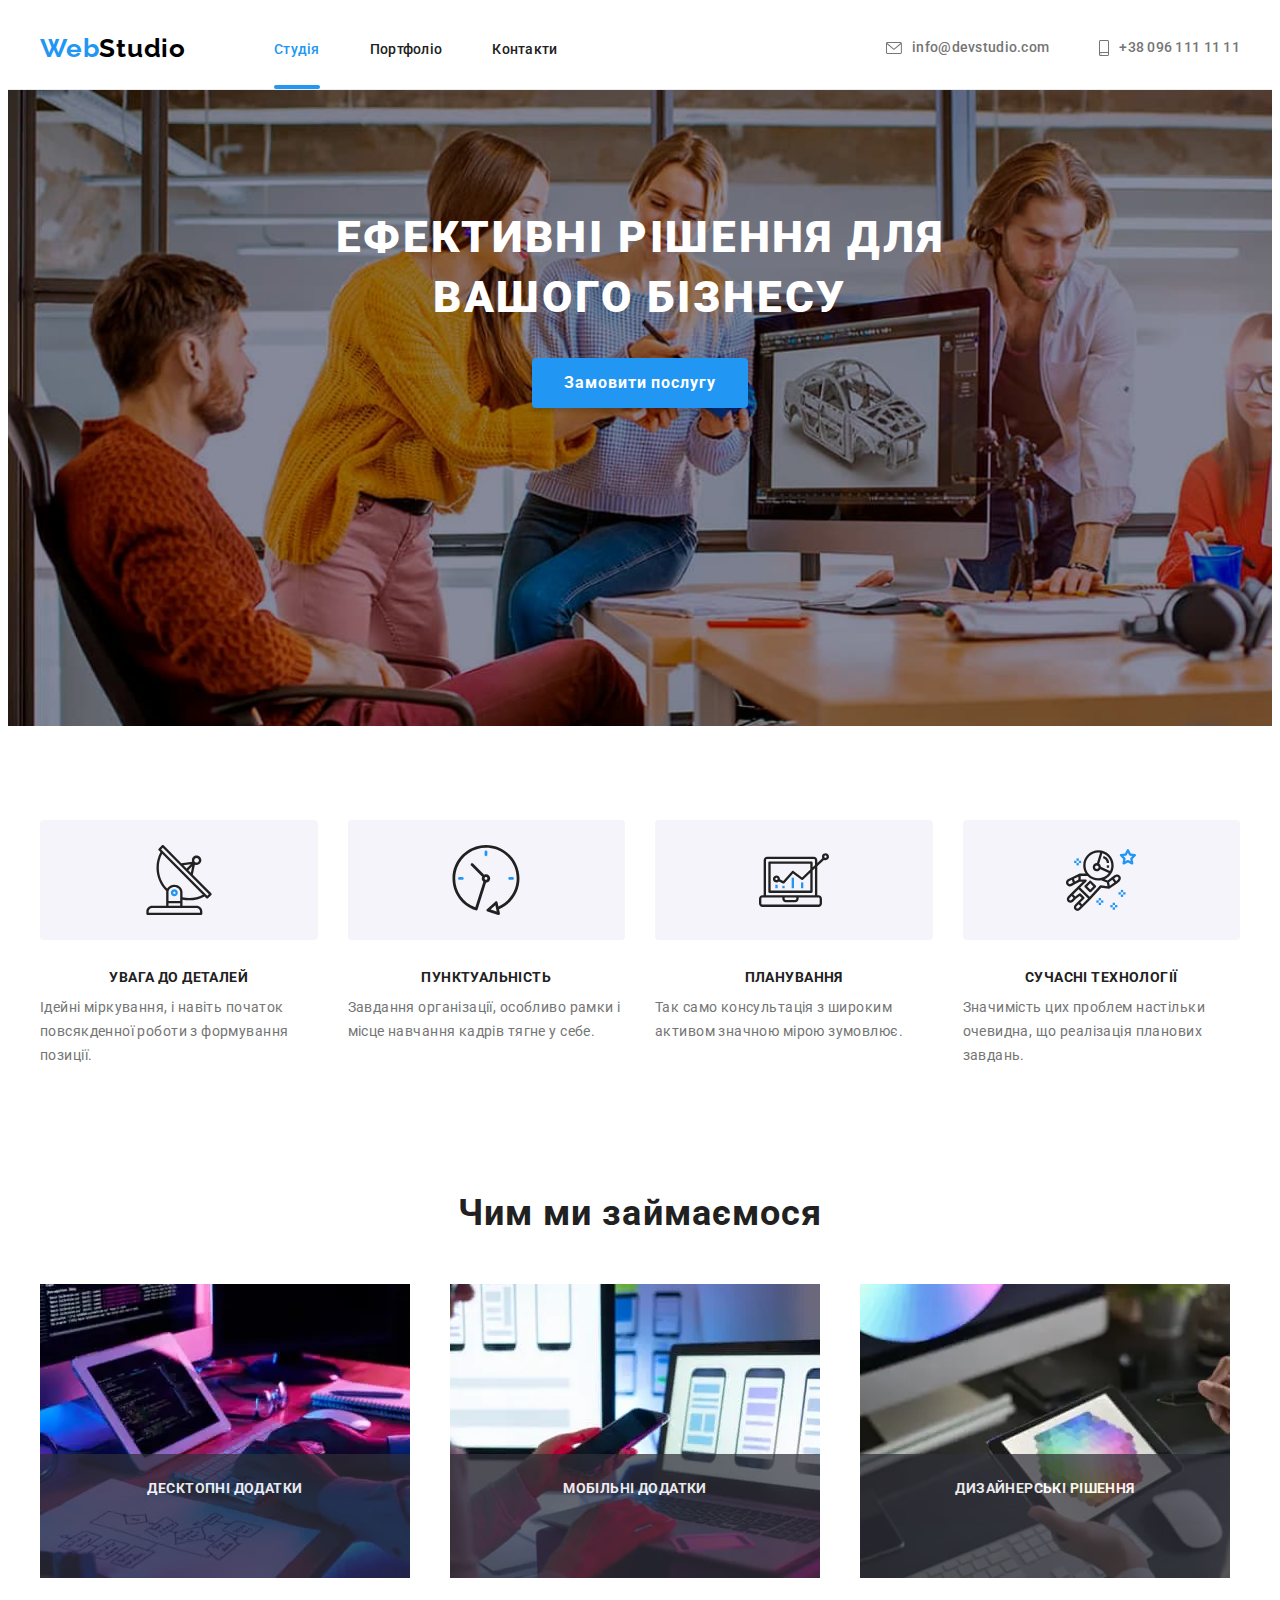
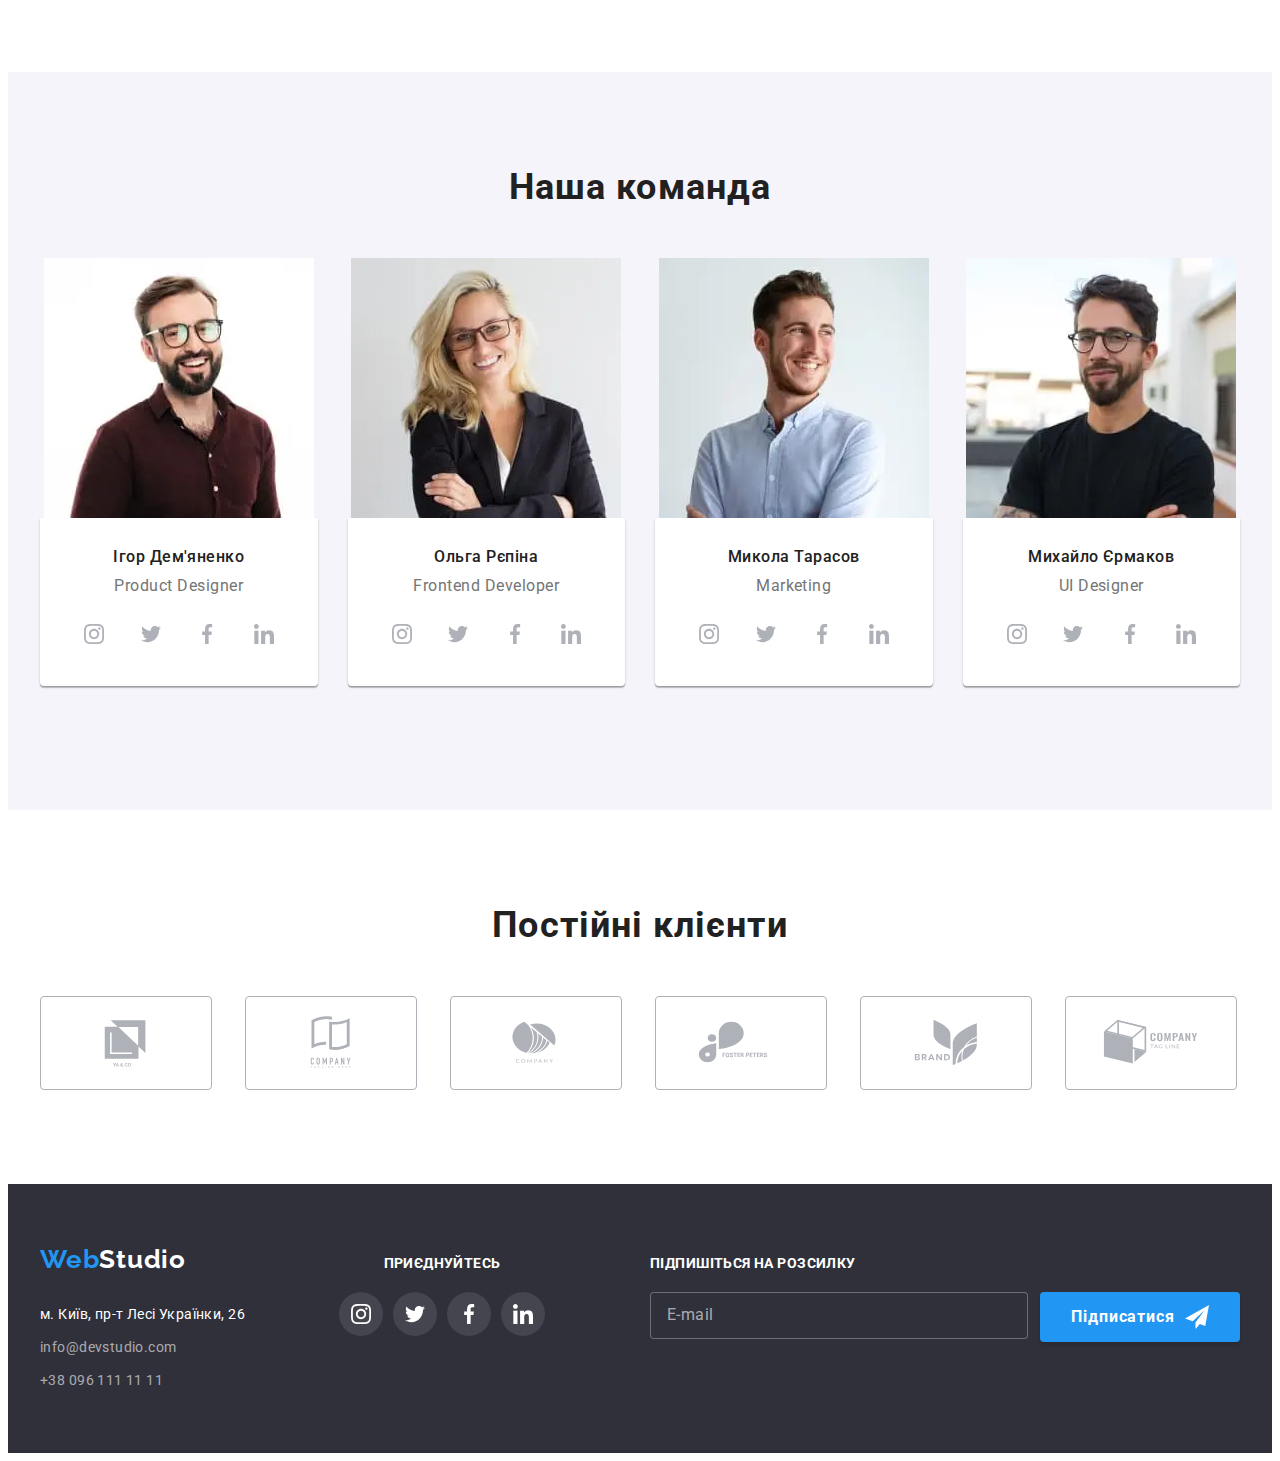
==== commit 4990aca6: "Update img files" ====
--- a/index.html
+++ b/index.html
@@ -349,10 +349,7 @@
                   type="image/webp"
                 />
                 <source srcset="./img/job3.jpg 1x, ./img/job3@2.jpg 2x" />
-                <img
-                  src="./img/job3.jpg"
-                  alt="планшет в руках"
-                />
+                <img src="./img/job3.jpg" alt="планшет в руках" />
               </picture>
               <p class="work-items__caption">Дизайнерські рішення</p>
             </li>
@@ -368,6 +365,21 @@
             <li class="team-item__list">
               <picture>
                 <source
+                  media="(min-width: 1200px)"
+                  srcset="
+                    ./img/desktop/command1-desktop.webp 1x,
+                    ./img/desktop/command1-desktop@2.webp 2x
+                  "
+                  type="image/webp"
+                />
+                <source
+                  media="(min-width: 1200px)"
+                  srcset="
+                    ./img/desktop/command1-desktop.jpg    1x,
+                    ./img/desktop/command1-desktop@2.jpg 2x
+                  "
+                />
+                <source
                   media="(min-width: 768px)"
                   srcset="
                     ./img/tablet/command1-tablet.webp    1x,
@@ -445,6 +457,21 @@
             <li class="team-item__list">
               <picture>
                 <source
+                  media="(min-width: 1200px)"
+                  srcset="
+                    ./img/desktop/command2-desktop.webp    1x,
+                    ./img/desktop/command2-desktop@2x.webp 2x
+                  "
+                  type="image/webp"
+                />
+                <source
+                  media="(min-width: 1200px)"
+                  srcset="
+                    ./img/desktop/command2-desktop.jpg    1x,
+                    ./img/desktop/command2-desktop@2x.jpg 2x
+                  "
+                />
+                <source
                   media="(min-width: 768px)"
                   srcset="
                     ./img/tablet/command2-tablet.webp    1x,
@@ -521,6 +548,21 @@
             <li class="team-item__list">
               <picture>
                 <source
+                  media="(min-width: 1200px)"
+                  srcset="
+                    ./img/desktop/command3-desktop.webp    1x,
+                    ./img/desktop/command3-desktop@2x.webp 2x
+                  "
+                  type="image/webp"
+                />
+                <source
+                  media="(min-width: 1200px)"
+                  srcset="
+                    ./img/desktop/command3-desktop.jpg    1x,
+                    ./img/desktop/command3-desktop@2x.jpg 2x
+                  "
+                />
+                <source
                   media="(min-width: 768px)"
                   srcset="
                     ./img/tablet/command3-tablet.webp    1x,
@@ -594,6 +636,21 @@
             </li>
             <li class="team-item__list">
               <picture>
+                <source
+                  media="(min-width: 1200px)"
+                  srcset="
+                    ./img/desktop/command4-desktop.webp    1x,
+                    ./img/desktop/command4-desktop@2x.webp 2x
+                  "
+                  type="image/webp"
+                />
+                <source
+                  media="(min-width: 1200px)"
+                  srcset="
+                    ./img/desktop/command4-desktop.jpg    1x,
+                    ./img/desktop/command4-desktop@2x.jpg 2x
+                  "
+                />
                 <source
                   media="(min-width: 768px)"
                   srcset="
--- a/css/main.min.css
+++ b/css/main.min.css
@@ -1 +1 @@
-:root{--primary-font-family: "Roboto", sans-serif;--secondary-font-family: "Raleway", sans-serif;--primary-text-color: #212121;--secondary-text-color: #757575;--third-text-color: #2196f3;--fourth-text-color: #ffffff;--fifth-text-color: rgba(255, 255, 255, 0.6);--logo-text-color: #000000;--first-bcg-color: #2f303a;--second-bcg-color: #f5f4fa;--third-bcg-color: #2196f3;--fourth-bcg-color: #188ce8;--fifth-bcg-color: #ffffff;--hero-bcg-color: #c4c4c4}.visually-hidden{position:absolute;width:1px;height:1px;margin:-1px;border:0;padding:0;white-space:nowrap;-webkit-clip-path:inset(100%);clip-path:inset(100%);clip:rect(0 0 0 0);overflow:hidden}body{font-family:var(--primary-font-family);background-color:var(--fifth-bcg-color);color:var(--primary-text-color)}h1,h2,h3,h4,h5,h6,p{margin-top:0;margin-bottom:0;padding-left:0}ul,ol{list-style:none;margin-top:0;margin-bottom:0;padding-left:0}img{display:block;max-width:100%;height:auto}.link{text-decoration:none}.section{padding-top:60px;padding-bottom:60px}@media screen and (min-width: 1200px){.section{padding-top:94px;padding-bottom:94px}}.container{padding-left:15px;padding-right:15px;margin-left:auto;margin-right:auto}@media screen and (min-width: 480px){.container{width:480px}}@media screen and (min-width: 768px){.container{width:768px}}@media screen and (min-width: 1200px){.container{width:1200px}}.main-header{position:relative;padding-top:10px;padding-bottom:10px}@media screen and (min-width: 768px){.main-header{padding-top:21px;padding-bottom:21px}.header-container{display:flex;align-items:center;justify-content:space-between}.navigation{display:flex}.menu__link-item:not(:last-child){margin-right:50px}.menu__list-link{position:relative;font-family:var(--primary-font-family);font-weight:500;font-size:14px;line-height:1.14;letter-spacing:.02em;color:var(--primary-text-color);transition:color 250ms cubic-bezier(0.4, 0, 0.2, 1)}.menu__list-link:hover,.menu__list-link:focus{color:var(--third-text-color)}.menu__list-link--current{color:var(--third-text-color)}.menu__list-link--current::after{content:"";position:absolute;height:4px;width:100%;bottom:0;left:0;transform:translateY(32px);border-radius:2px;background-color:var(--third-bcg-color)}}@media screen and (min-width: 1200px){.main-header{padding-top:25px;padding-bottom:25px;border-bottom:1px solid #ececec}.menu{display:flex;align-items:center}}.hero{max-width:100%;height:400px;margin-left:auto;margin-right:auto;padding-top:118px;padding-bottom:118px;text-align:center;background-size:cover;background-image:linear-gradient(rgba(47, 48, 58, 0.4), rgba(47, 48, 58, 0.4)),url(../img/Hero-img-mobile.jpg);background-color:var(--hero-bcg-color)}@media(min-device-pixel-ratio: 2),(-webkit-min-device-pixel-ratio: 2),(min-resolution: 192dpi),(min-resolution: 2dppx){.hero{background-image:url(../img/Hero-img-mobile@2x.jpg)}}@media screen and (min-width: 768px){.hero{background-image:url(../img/Hero-img-tablet.jpg)}}@media(min-device-pixel-ratio: 2),(-webkit-min-device-pixel-ratio: 2),(min-resolution: 192dpi),(min-resolution: 2dppx){.hero{background-image:url(../img/Hero-img-tablet@2x.jpg)}}.features-items__box{display:flex;justify-content:center;align-items:center;height:120px;background:var(--second-bcg-color);border-radius:4px;margin-bottom:30px}.features-items__titles{margin-bottom:10px;font-family:var(--primary-font-family);font-weight:700;font-size:14px;line-height:1.14;letter-spacing:.03em;text-transform:uppercase;text-align:center;color:var(--primary-text-color)}.features-items__description{font-family:var(--primary-font-family);font-size:14px;line-height:1.71;letter-spacing:.03em;color:var(--secondary-text-color)}@media screen and (min-width: 768px){.features-container{display:flex;flex-wrap:wrap}.features-items{display:flex;flex-wrap:wrap;margin-left:-30px}.features-items__list{margin-left:30px;flex-basis:calc((100% - 60px)/2)}.features-items__list:not(:last-child){margin-bottom:30px}.features-items__box{display:flex;justify-content:center;align-items:center;height:120px;background:var(--second-bcg-color);border-radius:4px;margin-bottom:30px}.features-items__titles{margin-bottom:10px;font-family:var(--primary-font-family);font-weight:700;font-size:14px;line-height:1.14;letter-spacing:.03em;text-transform:uppercase;color:var(--primary-text-color)}.features-items__description{font-family:var(--primary-font-family);font-size:14px;line-height:1.71;letter-spacing:.03em;color:var(--secondary-text-color)}}@media screen and (min-width: 1200px){.features-container{flex-wrap:nowrap}.features-items{flex-wrap:nowrap}.features-items__list{margin-left:30px;flex-basis:calc((100% - 120px)/4)}}@media screen and (max-width: 1199px){.work{display:none}}.work.section{padding-top:0}.work-items{display:flex;justify-content:space-between}.work-items__list{position:relative;margin-right:30px;flex-basis:calc((100% - 60px)/3)}.work-items__list:last-child{margin-right:0}.work-items__caption{position:absolute;bottom:0;left:0;width:370px;height:70px;padding-top:27px;padding-bottom:27px;font-family:var(--primary-font-family);font-weight:700;font-size:14px;line-height:1.14;text-align:center;letter-spacing:.03em;text-transform:uppercase;color:var(--fourth-text-color);background-color:rgba(47,48,58,.8);opacity:.9}.team{background-color:var(--second-bcg-color)}.team-item__list:not(:last-child){margin-bottom:30px}.team-item__card{margin-left:auto;margin-right:auto}.team-item__content-wraper{padding:30px 32px 24px 32px;background-color:var(--fifth-bcg-color);box-shadow:0px 1px 3px rgba(0,0,0,.12),0px 1px 1px rgba(0,0,0,.14),0px 2px 1px rgba(0,0,0,.2);border-radius:0px 0px 4px 4px}.team-item__user-name{font-family:var(--primary-font-family);font-weight:500;font-size:16px;line-height:1.18;text-align:center;letter-spacing:.03em;color:var(--primary-text-color);margin-bottom:10px}.team-item__user-position{font-family:var(--primary-font-family);font-size:16px;line-height:1.18;text-align:center;letter-spacing:.03em;color:var(--secondary-text-color);margin-bottom:16px}@media screen and (min-width: 768px){.team-items{display:flex;flex-wrap:wrap;margin-left:-30px;margin-top:-30px}.team-item__list{margin-left:30px;margin-top:30px;flex-basis:calc((100% - 60px)/2)}}.team-item__content-wraper{padding:30px 74px 24px 74px}@media screen and (min-width: 1200px){.team-items{flex-wrap:nowrap}.team-item__list{flex-basis:calc((100% - 120px)/4)}.team-item__content-wraper{padding:30px 32px}}.clients-item{display:block}.clients-item__list{display:block;width:210px;margin-left:auto;margin-right:auto}.clients-item__list:not(:first-child){margin-top:30px}.clients-item__link{display:flex;justify-content:center;align-items:center;width:210px;height:92px;fill:#afb1b8;border:1px solid #afb1b8;border-radius:4px;transition:fill 250ms cubic-bezier(0.4, 0, 0.2, 1),border-color 250ms cubic-bezier(0.4, 0, 0.2, 1)}.clients-item__link:hover,.clients-item__link:focus{border-color:var(--third-bcg-color);fill:var(--third-text-color)}@media screen and (min-width: 480px){.clients-item{display:flex;justify-content:space-between;flex-wrap:wrap;margin-top:-30px;margin-left:-30px}.clients-item__list{margin-top:30px;margin-left:30px;margin-right:0;flex-basis:calc(100% - 30px)/2}}@media screen and (min-width: 768px){.clients-item__list{width:226px}.clients-item__link{width:226px}}@media screen and (min-width: 1200px){.clients-item{flex-wrap:nowrap}.clients-item__link{width:170px}.clients-item__list{display:flex}}.footer{padding-top:60px;padding-bottom:60px;background:var(--first-bcg-color);text-align:center}.address-block{margin-bottom:60px}.footer-contacts__link{display:inline-block;font-family:var(--primary-font-family);font-style:normal;font-size:14px;line-height:1.71;letter-spacing:.03em;color:var(--fifth-text-color);transition:color 250ms cubic-bezier(0.4, 0, 0.2, 1)}.footer-contacts__link:hover,.footer-contacts__link:focus{color:var(--third-text-color)}.footer-contacts__list:not(:last-child){margin-bottom:12px}.street{color:var(--fourth-text-color)}.footer-social{margin-bottom:60px}.footer-social__title{display:inline-block;font-family:var(--primary-font-family);font-weight:700;font-size:14px;line-height:1.14;letter-spacing:.03em;text-transform:uppercase;color:var(--fourth-text-color);margin-bottom:20px}.subscribe-block{margin-left:auto}.subscribe-block__title{margin-bottom:20px;font-family:var(--primary-font-family);font-weight:700;line-height:1.14;font-size:14px;text-transform:uppercase;letter-spacing:.03em;color:var(--fourth-text-color)}.form-subscribe__input{width:358px;margin-bottom:20px;padding-top:15px;padding-bottom:15px;padding-left:16px;background-color:var(--first-bcg-color);color:rgba(255,255,255,.6);border:1px solid rgba(255,255,255,.3);border-radius:4px}.form-subscribe__input::-moz-placeholder{font-family:var(--primary-font-family);font-size:16px;line-height:1.25;letter-spacing:.03em;color:rgba(255,255,255,.6)}.form-subscribe__input:-ms-input-placeholder{font-family:var(--primary-font-family);font-size:16px;line-height:1.25;letter-spacing:.03em;color:rgba(255,255,255,.6)}.form-subscribe__input::placeholder{font-family:var(--primary-font-family);font-size:16px;line-height:1.25;letter-spacing:.03em;color:rgba(255,255,255,.6)}.form-subscribe__button{display:flex;align-items:center;width:200px;height:50px;margin-left:auto;margin-right:auto;padding-left:28px;padding-right:28px;font-family:var(--primary-font-family);font-weight:700;font-size:16px;line-height:1.88;letter-spacing:.06em;color:var(--fourth-text-color);background:var(--third-bcg-color);box-shadow:0px 4px 4px rgba(0,0,0,.15);border-radius:4px;border:inherit;cursor:pointer}.form-subscribe__button-icon{margin-left:10px;fill:var(--fifth-bcg-color)}@media screen and (min-width: 768px){.footer-content{display:flex;flex-wrap:wrap}.address-block{margin-left:76px;margin-right:165px}.footer-social{align-items:baseline}.footer-social__title{margin-top:5px}.subscribe-block{margin-right:auto}.form-subscribe__input{width:450px}}.portfolio-items{display:flex;flex-wrap:wrap}.portfolio-items__list{margin-right:30px;margin-bottom:30px;flex-basis:calc((100% - 60px)/3)}.portfolio-items__list:nth-child(3n){margin-right:0}.portfolio-items__list:nth-last-child(-n+3){margin-bottom:0}.portfolio-content-wraper{padding-top:20px;padding-bottom:20px;padding-left:24px;padding-right:24px;background:var(--fifth-bcg-color);border:1px solid #eee;border-top:none}.portfolio-content-wraper__titles{margin-bottom:4px;font-family:var(--primary-font-family);font-weight:700;font-size:18px;line-height:2;letter-spacing:.06em;color:var(--primary-text-color)}.portfolio-content-wraper__description{font-family:var(--primary-font-family);font-size:16px;line-height:1.88;letter-spacing:.03em;color:var(--secondary-text-color)}.portfolio-items__link{display:block;transition:box-shadow 250ms cubic-bezier(0.4, 0, 0.2, 1)}.portfolio-items__link:hover,.portfolio-items__link:focus{box-shadow:0px 1px 1px rgba(0,0,0,.12),0px 4px 4px rgba(0,0,0,.06),1px 4px 6px rgba(0,0,0,.16)}.portfolio-img{position:relative;overflow:hidden}.portfolio-overlay{position:absolute;top:0;left:0;width:370px;height:294px;background-color:rgba(33,150,243,.9);transform:translatey(100%);transition:transform 250ms cubic-bezier(0.4, 0, 0.2, 1)}.portfolio-items__link:hover .portfolio-overlay{transform:translatex(0)}.portfolio-overlay__description{padding:63px 24px;font-family:var(--primary-font-family);line-height:1.56;font-size:18px;letter-spacing:.03em;color:var(--fourth-text-color)}.logo{font-family:var(--secondary-font-family);font-weight:700;font-size:24px;line-height:1.17;letter-spacing:.03em;color:var(--logo-text-color);margin-right:92px}.logo__word{color:var(--third-text-color)}.logo-footer{display:inline-block;margin-bottom:20px;font-family:var(--secondary-font-family);font-weight:700;font-size:24px;line-height:1.17;letter-spacing:.03em;color:var(--fourth-text-color)}.logo-footer__word{color:var(--third-text-color)}@media screen and (min-width: 768px){.logo{margin-right:88px}.logo-footer{margin-bottom:28px}}@media screen and (min-width: 1200px){.logo{font-size:26px;line-height:1.19}.logo-footer{font-size:26px;line-height:1.19}}.header-contacts{display:none}@media screen and (min-width: 768px){.header-contacts{display:block}.header-contacts__mail-tel{display:flex}.header-contacts__mail{display:flex;flex-direction:row-reverse;align-items:center;margin-bottom:10px;fill:var(--secondary-text-color);transition:color 250ms cubic-bezier(0.4, 0, 0.2, 1),fill 250ms cubic-bezier(0.4, 0, 0.2, 1)}.header-contacts__mail:hover,.header-contacts__mail:focus{color:var(--third-text-color);fill:var(--third-text-color)}.header-contacts__phone{display:flex;justify-content:flex-start;flex-direction:row-reverse;align-items:center;fill:var(--secondary-text-color);transition:color 250ms cubic-bezier(0.4, 0, 0.2, 1),fill 250ms cubic-bezier(0.4, 0, 0.2, 1)}.header-contacts__phone:hover,.header-contacts__phone:focus{color:var(--third-text-color);fill:var(--third-text-color)}.header-contacts__icon{margin-right:10px}.header-contacts a{font-family:var(--primary-font-family);font-style:normal;font-weight:500;font-size:12px;line-height:1.17;letter-spacing:.02em;color:var(--secondary-text-color)}}@media screen and (min-width: 1200px){.header-contacts{display:flex}.header-contacts__mail-tel:not(:last-child){margin-right:50px}.header-contacts__mail{margin-bottom:0}.header-contacts a{font-size:14px;line-height:1.14}}.menu{display:none}.header-container{display:flex;justify-content:space-between;align-items:center}.mobile-menu-button{background-color:rgba(0,0,0,0);border:none;padding:0;line-height:0;cursor:pointer;transition:fill 250ms cubic-bezier(0.4, 0, 0.2, 1)}.mobile-menu-button:hover,.mobile-menu-button:focus{fill:var(--third-text-color)}.mobile-menu{position:fixed;top:0;left:0;width:100%;height:100vh;overflow:auto;opacity:0;visibility:hidden;pointer-events:none;background-color:var(--fifth-bcg-color);transition:opacity 250ms cubic-bezier(0.4, 0, 0.2, 1)}.mobile-menu.is-open{opacity:1;visibility:visible;pointer-events:auto}.mobile-menu__container{position:relative;padding-top:48px;padding-bottom:48px}.mobile-menu__close-button{position:absolute;top:10px;right:15px;background-color:rgba(0,0,0,0);border:none;padding:0;line-height:0;cursor:pointer;transition:fill 250ms cubic-bezier(0.4, 0, 0.2, 1)}.mobile-menu__close-button:hover,.mobile-menu__close-button:focus{fill:var(--third-text-color)}.mobile-menu-item{padding-left:25px;margin-bottom:306px}.mobile-menu-item__list{margin-bottom:32px}.mobile-menu-item__link{font-family:var(--primary-font-family);font-style:normal;font-weight:500;font-size:40px;line-height:1.18;letter-spacing:.02em;color:var(--primary-text-color);transition:color 250ms cubic-bezier(0.4, 0, 0.2, 1)}.mobile-menu-item__link:hover,.mobile-menu-item__link:focus{color:var(--third-text-color)}.mobile-menu-item__link--current{color:var(--third-text-color)}.mobile-menu-contacts{padding-left:25px}.mobile-menu-contacts__mail-tel{margin-bottom:32px}.mobile-menu-contacts__phone{font-family:var(--primary-font-family);font-weight:500;font-size:34px;line-height:1.17;letter-spacing:.02em;color:var(--third-text-color)}.mobile-menu-contacts__mail{font-family:var(--primary-font-family);font-weight:500;font-size:24px;line-height:28px;letter-spacing:.02em;color:var(--secondary-text-color)}.mobile-menu-social-links{display:flex;padding-left:25px}.mobile-menu-social-links__list:not(:last-child){position:relative;margin-right:20px}.mobile-menu-social-links__list:not(:last-child) .mobile-menu-social-links__link::after{content:"";position:absolute;bottom:50%;width:22px;border:1px solid rgba(33,33,33,.2);transform:rotate(90deg)}.mobile-menu-social-links__link{font-family:var(--primary-font-family);font-weight:500;font-size:18px;line-height:1.22;letter-spacing:.02em;color:var(--third-text-color)}@media screen and (min-width: 768px){.menu{display:flex;align-items:center}.mobile-menu{display:none}.mobile-menu-button{display:none}}.hero-container__main-title{margin-left:auto;margin-right:auto;margin-bottom:30px;font-family:var(--primary-font-family);font-size:26px;font-weight:900;line-height:1.61;text-transform:uppercase;letter-spacing:.06em;color:var(--fourth-text-color)}.secondary-titles{font-family:var(--primary-font-family);font-weight:700;font-size:28px;line-height:1.18;letter-spacing:.03em;color:var(--primary-text-color);text-align:center;margin-bottom:30px}@media screen and (min-width: 768px){.hero-container__main-title{width:360px}}@media screen and (min-width: 1200px){.hero-container__main-title{width:696px;font-size:44px;line-height:1.36}.secondary-titles{font-size:36px;line-height:1.17;margin-bottom:50px}}.hero-container__modal-btn{min-width:200px;padding:10px 24px;font-family:var(--primary-font-family);font-weight:700;font-size:16px;line-height:1.87;letter-spacing:.06em;background-color:var(--third-bcg-color);color:var(--fourth-text-color);box-shadow:0px 4px 4px rgba(0,0,0,.15);border-radius:4px;border:rgba(0,0,0,0);cursor:pointer;transition:background-color 250ms cubic-bezier(0.4, 0, 0.2, 1),color 250ms cubic-bezier(0.4, 0, 0.2, 1)}.hero-container__modal-btn:hover,.hero-container__modal-btn:focus{background-color:var(--fourth-bcg-color);color:var(--fourth-text-color)}@media screen and (min-width: 1200px){.hero-container__modal-btn{min-width:216px;padding:10px 16px}}.backdrop{position:fixed;width:100%;height:100%;top:0;left:0;background-color:rgba(0,0,0,.2);z-index:1;overflow-y:scroll;transition:opacity 750ms cubic-bezier(0.4, 0, 0.2, 1),scale 750ms cubic-bezier(0.4, 0, 0.2, 1)}.backdrop.is-hidden{opacity:0;visibility:hidden;pointer-events:none;scale:1.25}.modal-window{position:absolute;width:95%;padding:40px;top:50%;left:50%;transform:translate(-50%, -50%);background:var(--fifth-bcg-color);box-shadow:0px 1px 3px rgba(0,0,0,.12),0px 1px 1px rgba(0,0,0,.14),0px 2px 1px rgba(0,0,0,.2);border-radius:4px;z-index:100;overflow:auto}.modal-window__close-modal-button{position:absolute;display:flex;justify-content:center;align-items:center;width:30px;height:30px;top:8px;right:8px;padding:0;border-radius:50%;background-color:var(--fifth-bcg-color);border:1px solid rgba(0,0,0,.1);cursor:pointer;transition:fill 250ms cubic-bezier(0.4, 0, 0.2, 1)}.modal-window__close-modal-button:hover,.modal-window__close-modal-button:focus{fill:var(--third-bcg-color)}.contact-form__title{display:inline-block;margin-bottom:12px;font-family:var(--primary-font-family);font-weight:700;font-size:20px;line-height:1.15;letter-spacing:.03em;color:var(--primary-text-color)}.user-data{position:relative;display:flex;flex-direction:column;margin-bottom:10px;width:100%}.user-data__form-label{margin-bottom:4px;text-align:left;font-family:var(--primary-font-family);font-size:12px;line-height:1.16;letter-spacing:.01em;color:var(--secondary-text-color)}.user-data__form-input{height:40px;padding-left:42px;border:1px solid rgba(33,33,33,.2);border-radius:4px;transition:border 250ms cubic-bezier(0.4, 0, 0.2, 1);outline:none}.user-data__form-input:focus{border:1px solid var(--third-bcg-color)}.user-data__icon-contact-form{position:absolute;top:50%;left:12px;width:18px;height:18px;transition:fill 250ms cubic-bezier(0.4, 0, 0.2, 1)}.user-data__form-input:focus+.user-data__icon-contact-form{fill:var(--third-bcg-color)}.comment{display:flex;flex-direction:column;align-items:flex-start}.comment__form-label{margin-bottom:4px;text-align:left;font-family:var(--primary-font-family);font-size:12px;line-height:1.16;letter-spacing:.01em;color:var(--secondary-text-color)}.comment__text-user-message{width:100%;height:120px;resize:none;margin-left:auto;margin-right:auto;margin-bottom:20px;padding:12px 16px;border:1px solid rgba(33,33,33,.2);border-radius:4px;transition:border 250ms cubic-bezier(0.4, 0, 0.2, 1);outline:none}.comment__text-user-message:focus{border:1px solid var(--third-bcg-color)}.comment__text-user-message::-moz-placeholder{font-family:var(--primary-font-family);font-size:12px;line-height:1.16;letter-spacing:.01em;color:rgba(117,117,117,.5)}.comment__text-user-message:-ms-input-placeholder{font-family:var(--primary-font-family);font-size:12px;line-height:1.16;letter-spacing:.01em;color:rgba(117,117,117,.5)}.comment__text-user-message::placeholder{font-family:var(--primary-font-family);font-size:12px;line-height:1.16;letter-spacing:.01em;color:rgba(117,117,117,.5)}.policy-label{position:relative;display:flex;align-items:center;margin-bottom:30px;font-family:var(--primary-font-family);line-height:1.17;font-size:12px;letter-spacing:.03em;color:var(--secondary-text-color)}.policy-label__icon--checkbox{display:flex;justify-content:center;align-items:center;width:16px;height:15px;margin-right:8px;margin-left:12px;border:2px solid #000;border-radius:2px;cursor:pointer;fill:#fff;transition:border 250ms cubic-bezier(0.4, 0, 0.2, 1),fill 250ms cubic-bezier(0.4, 0, 0.2, 1)}.policy-label__input-checkbox:checked+.policy-label__icon--checkbox{border:none;fill:var(--third-bcg-color)}.policy-label__input-checkbox:focus+.policy-label__icon--checkbox{border:1px solid var(--third-bcg-color)}.contract{color:var(--third-text-color)}.btn-submit{min-width:200px;min-height:50px;font-family:var(--primary-font-family);font-weight:700;font-size:16px;line-height:1.87;letter-spacing:.06em;color:var(--fourth-text-color);background:var(--third-bcg-color);box-shadow:0px 4px 4px rgba(0,0,0,.15);border-radius:4px;cursor:pointer;outline:none}@media screen and (min-width: 480px){.modal-window{width:450px}}@media screen and (min-width: 1200px){.modal-window{min-width:528px}.policy-label{line-height:1.71;font-size:14px}}.social-links{display:flex;justify-content:center}.social-links__list{display:flex}.social-links__list:not(:last-child){margin-right:10px}.social-links__link{display:flex;justify-content:center;align-items:center;width:44px;height:44px;border-radius:50%;fill:#afb1b8;transition:fill 250ms cubic-bezier(0.4, 0, 0.2, 1),background-color 250ms cubic-bezier(0.4, 0, 0.2, 1)}.social-links__link:hover,.social-links__link:focus{background-color:var(--third-bcg-color);fill:var(--fourth-text-color)}.footer-social__items{display:flex;justify-content:center}.footer-social__list{width:44px;height:44px;border-radius:50%;background-color:rgba(255,255,255,.1);margin-left:10px}.footer-social__list:first-child{margin-left:0}.footer-social__link{display:flex;justify-content:center;align-items:center;width:44px;height:44px;border-radius:50%;fill:var(--fifth-bcg-color);transition:background-color 250ms cubic-bezier(0.4, 0, 0.2, 1)}.footer-social__link:hover,.footer-social__link:focus{background-color:var(--third-bcg-color)}@media screen and (min-width: 1200px){.social-links{justify-content:space-between}.footer-social__list{display:flex;justify-content:space-between;align-items:center}}.button-item{display:flex;justify-content:center;margin-bottom:50px}.button-item__list:not(:last-child){display:flex;margin-right:8px}.button-item__portfolio-btn{padding:6px 22px;font-family:var(--primary-font-family);font-weight:500;font-size:16px;line-height:1.6;letter-spacing:.03em;color:var(--primary-text-color);background-color:var(--second-bcg-color);border-radius:4px;border:rgba(0,0,0,0);cursor:pointer;transition:background-color 250ms cubic-bezier(0.4, 0, 0.2, 1),color 250ms cubic-bezier(0.4, 0, 0.2, 1),box-shadow 250ms cubic-bezier(0.4, 0, 0.2, 1)}.button-item__portfolio-btn:hover,.button-item__portfolio-btn:focus{background-color:var(--third-bcg-color);color:var(--fourth-text-color);box-shadow:0px 3px 1px rgba(0,0,0,.1),0px 1px 2px rgba(0,0,0,.08),0px 2px 2px rgba(0,0,0,.12)}.button-item__portfolio-btn.button-item__portfolio-btn--active{background-color:var(--third-bcg-color);color:var(--fourth-text-color)}/*# sourceMappingURL=main.min.css.map */+:root{--primary-font-family: "Roboto", sans-serif;--secondary-font-family: "Raleway", sans-serif;--primary-text-color: #212121;--secondary-text-color: #757575;--third-text-color: #2196f3;--fourth-text-color: #ffffff;--fifth-text-color: rgba(255, 255, 255, 0.6);--logo-text-color: #000000;--first-bcg-color: #2f303a;--second-bcg-color: #f5f4fa;--third-bcg-color: #2196f3;--fourth-bcg-color: #188ce8;--fifth-bcg-color: #ffffff;--hero-bcg-color: #c4c4c4}.visually-hidden{position:absolute;width:1px;height:1px;margin:-1px;border:0;padding:0;white-space:nowrap;-webkit-clip-path:inset(100%);clip-path:inset(100%);clip:rect(0 0 0 0);overflow:hidden}body{font-family:var(--primary-font-family);background-color:var(--fifth-bcg-color);color:var(--primary-text-color)}h1,h2,h3,h4,h5,h6,p{margin-top:0;margin-bottom:0;padding-left:0}ul,ol{list-style:none;margin-top:0;margin-bottom:0;padding-left:0}img{display:block;max-width:100%;height:auto}.link{text-decoration:none}.section{padding-top:60px;padding-bottom:60px}@media screen and (min-width: 1200px){.section{padding-top:94px;padding-bottom:94px}}.container{padding-left:15px;padding-right:15px;margin-left:auto;margin-right:auto}@media screen and (min-width: 480px){.container{width:480px}}@media screen and (min-width: 768px){.container{width:768px}}@media screen and (min-width: 1200px){.container{width:1200px}}.main-header{position:relative;padding-top:10px;padding-bottom:10px}@media screen and (min-width: 768px){.main-header{padding-top:21px;padding-bottom:21px}.header-container{display:flex;align-items:center;justify-content:space-between}.navigation{display:flex}.menu__link-item:not(:last-child){margin-right:50px}.menu__list-link{position:relative;font-family:var(--primary-font-family);font-weight:500;font-size:14px;line-height:1.14;letter-spacing:.02em;color:var(--primary-text-color);transition:color 250ms cubic-bezier(0.4, 0, 0.2, 1)}.menu__list-link:hover,.menu__list-link:focus{color:var(--third-text-color)}.menu__list-link--current{color:var(--third-text-color)}.menu__list-link--current::after{content:"";position:absolute;height:4px;width:100%;bottom:0;left:0;transform:translateY(32px);border-radius:2px;background-color:var(--third-bcg-color)}}@media screen and (min-width: 1200px){.main-header{padding-top:25px;padding-bottom:25px;border-bottom:1px solid #ececec}.menu{display:flex;align-items:center}}.hero{max-width:100%;height:400px;margin-left:auto;margin-right:auto;padding-top:118px;padding-bottom:118px;text-align:center;background-size:cover;background-image:linear-gradient(rgba(47, 48, 58, 0.4), rgba(47, 48, 58, 0.4)),url(../img/Hero-img-mobile.jpg);background-color:var(--hero-bcg-color)}@media(min-device-pixel-ratio: 2),(-webkit-min-device-pixel-ratio: 2),(min-resolution: 192dpi),(min-resolution: 2dppx){.hero{background-image:url(../img/Hero-img-mobile@2x.jpg)}}@media screen and (min-width: 768px){.hero{background-image:url(../img/Hero-img-tablet.jpg)}}@media screen and (min-width: 768px)and (min-device-pixel-ratio: 2),screen and (min-width: 768px)and (-webkit-min-device-pixel-ratio: 2),screen and (min-width: 768px)and (min-resolution: 192dpi),screen and (min-width: 768px)and (min-resolution: 2dppx){.hero{background-image:url(../img/Hero-img-tablet@2x.jpg)}}@media screen and (min-width: 1200px){.hero{background-image:url(../img/Hero-img-desktop.jpg)}}@media screen and (min-width: 1200px)and (min-device-pixel-ratio: 2),screen and (min-width: 1200px)and (-webkit-min-device-pixel-ratio: 2),screen and (min-width: 1200px)and (min-resolution: 192dpi),screen and (min-width: 1200px)and (min-resolution: 2dppx){.hero{background-image:url(../img/Hero-img-desktop@2x.jpg)}}.features-items__box{display:flex;justify-content:center;align-items:center;height:120px;background:var(--second-bcg-color);border-radius:4px;margin-bottom:30px}.features-items__titles{margin-bottom:10px;font-family:var(--primary-font-family);font-weight:700;font-size:14px;line-height:1.14;letter-spacing:.03em;text-transform:uppercase;text-align:center;color:var(--primary-text-color)}.features-items__description{font-family:var(--primary-font-family);font-size:14px;line-height:1.71;letter-spacing:.03em;color:var(--secondary-text-color)}@media screen and (min-width: 768px){.features-container{display:flex;flex-wrap:wrap}.features-items{display:flex;flex-wrap:wrap;margin-left:-30px}.features-items__list{margin-left:30px;flex-basis:calc((100% - 60px)/2)}.features-items__list:not(:last-child){margin-bottom:30px}.features-items__box{display:flex;justify-content:center;align-items:center;height:120px;background:var(--second-bcg-color);border-radius:4px;margin-bottom:30px}.features-items__titles{margin-bottom:10px;font-family:var(--primary-font-family);font-weight:700;font-size:14px;line-height:1.14;letter-spacing:.03em;text-transform:uppercase;color:var(--primary-text-color)}.features-items__description{font-family:var(--primary-font-family);font-size:14px;line-height:1.71;letter-spacing:.03em;color:var(--secondary-text-color)}}@media screen and (min-width: 1200px){.features-container{flex-wrap:nowrap}.features-items{flex-wrap:nowrap}.features-items__list{margin-left:30px;flex-basis:calc((100% - 120px)/4)}}@media screen and (max-width: 1199px){.work{display:none}}.work.section{padding-top:0}.work-items{display:flex;justify-content:space-between}.work-items__list{position:relative;margin-right:30px;flex-basis:calc((100% - 60px)/3)}.work-items__list:last-child{margin-right:0}.work-items__caption{position:absolute;bottom:0;left:0;width:370px;height:70px;padding-top:27px;padding-bottom:27px;font-family:var(--primary-font-family);font-weight:700;font-size:14px;line-height:1.14;text-align:center;letter-spacing:.03em;text-transform:uppercase;color:var(--fourth-text-color);background-color:rgba(47,48,58,.8);opacity:.9}.team{background-color:var(--second-bcg-color)}.team-item__list:not(:last-child){margin-bottom:30px}.team-item__card{margin-left:auto;margin-right:auto}.team-item__content-wraper{padding:30px 32px 24px 32px;background-color:var(--fifth-bcg-color);box-shadow:0px 1px 3px rgba(0,0,0,.12),0px 1px 1px rgba(0,0,0,.14),0px 2px 1px rgba(0,0,0,.2);border-radius:0px 0px 4px 4px}.team-item__user-name{font-family:var(--primary-font-family);font-weight:500;font-size:16px;line-height:1.18;text-align:center;letter-spacing:.03em;color:var(--primary-text-color);margin-bottom:10px}.team-item__user-position{font-family:var(--primary-font-family);font-size:16px;line-height:1.18;text-align:center;letter-spacing:.03em;color:var(--secondary-text-color);margin-bottom:16px}@media screen and (min-width: 768px){.team-items{display:flex;flex-wrap:wrap;margin-left:-30px;margin-top:-30px}.team-item__list{margin-left:30px;margin-top:30px;flex-basis:calc((100% - 60px)/2)}}.team-item__content-wraper{padding:30px 74px 24px 74px}@media screen and (min-width: 1200px){.team-items{flex-wrap:nowrap}.team-item__list{flex-basis:calc((100% - 120px)/4)}.team-item__content-wraper{padding:30px 32px}}.clients-item{display:block}.clients-item__list{display:block;width:210px;margin-left:auto;margin-right:auto}.clients-item__list:not(:first-child){margin-top:30px}.clients-item__link{display:flex;justify-content:center;align-items:center;width:210px;height:92px;fill:#afb1b8;border:1px solid #afb1b8;border-radius:4px;transition:fill 250ms cubic-bezier(0.4, 0, 0.2, 1),border-color 250ms cubic-bezier(0.4, 0, 0.2, 1)}.clients-item__link:hover,.clients-item__link:focus{border-color:var(--third-bcg-color);fill:var(--third-text-color)}@media screen and (min-width: 480px){.clients-item{display:flex;justify-content:space-between;flex-wrap:wrap;margin-top:-30px;margin-left:-30px}.clients-item__list{margin-top:30px;margin-left:30px;margin-right:0;flex-basis:calc(100% - 30px)/2}}@media screen and (min-width: 768px){.clients-item__list{width:226px}.clients-item__link{width:226px}}@media screen and (min-width: 1200px){.clients-item{flex-wrap:nowrap}.clients-item__link{width:170px}.clients-item__list{display:flex}}.footer{padding-top:60px;padding-bottom:60px;background:var(--first-bcg-color);text-align:center}.address-block{margin-bottom:60px}.footer-contacts__link{display:inline-block;font-family:var(--primary-font-family);font-style:normal;font-size:14px;line-height:1.71;letter-spacing:.03em;color:var(--fifth-text-color);transition:color 250ms cubic-bezier(0.4, 0, 0.2, 1)}.footer-contacts__link:hover,.footer-contacts__link:focus{color:var(--third-text-color)}.footer-contacts__list:not(:last-child){margin-bottom:12px}.street{color:var(--fourth-text-color)}.footer-social{margin-bottom:60px}.footer-social__title{display:inline-block;font-family:var(--primary-font-family);font-weight:700;font-size:14px;line-height:1.14;letter-spacing:.03em;text-transform:uppercase;color:var(--fourth-text-color);margin-bottom:20px}.subscribe-block{margin-left:auto}.subscribe-block__title{margin-bottom:20px;font-family:var(--primary-font-family);font-weight:700;line-height:1.14;font-size:14px;text-transform:uppercase;letter-spacing:.03em;color:var(--fourth-text-color)}.form-subscribe__input{width:358px;margin-bottom:20px;padding-top:15px;padding-bottom:15px;padding-left:16px;background-color:var(--first-bcg-color);color:rgba(255,255,255,.6);border:1px solid rgba(255,255,255,.3);border-radius:4px}.form-subscribe__input::-moz-placeholder{font-family:var(--primary-font-family);font-size:16px;line-height:1.25;letter-spacing:.03em;color:rgba(255,255,255,.6)}.form-subscribe__input:-ms-input-placeholder{font-family:var(--primary-font-family);font-size:16px;line-height:1.25;letter-spacing:.03em;color:rgba(255,255,255,.6)}.form-subscribe__input::placeholder{font-family:var(--primary-font-family);font-size:16px;line-height:1.25;letter-spacing:.03em;color:rgba(255,255,255,.6)}.form-subscribe__button{display:flex;align-items:center;width:200px;height:50px;margin-left:auto;margin-right:auto;padding-left:28px;padding-right:28px;font-family:var(--primary-font-family);font-weight:700;font-size:16px;line-height:1.88;letter-spacing:.06em;color:var(--fourth-text-color);background:var(--third-bcg-color);box-shadow:0px 4px 4px rgba(0,0,0,.15);border-radius:4px;border:inherit;cursor:pointer}.form-subscribe__button-icon{margin-left:10px;fill:var(--fifth-bcg-color)}@media screen and (min-width: 768px){.footer-content{display:flex;flex-wrap:wrap}.address-block{margin-left:76px;margin-right:165px}.footer-social{align-items:baseline}.footer-social__title{margin-top:5px}.subscribe-block{margin-right:auto}.form-subscribe__input{width:450px}}@media screen and (min-width: 1200px){.footer-content{flex-wrap:nowrap;align-items:baseline}.address-block{margin-left:0;margin-right:94px;margin-bottom:0;text-align:left}.footer-contacts__list:not(:last-child){margin-bottom:9px}.footer-social{margin-left:0;margin-bottom:0}.subscribe-block{margin-left:auto;margin-right:0}.subscribe-block__title{text-align:left}.form-subscribe{display:flex}.form-subscribe__input{width:358px}.form-subscribe__button{justify-content:center;margin-left:12px}}.portfolio-items{display:flex;flex-wrap:wrap}.portfolio-items__list{margin-right:30px;margin-bottom:30px;flex-basis:calc((100% - 60px)/3)}.portfolio-items__list:nth-child(3n){margin-right:0}.portfolio-items__list:nth-last-child(-n+3){margin-bottom:0}.portfolio-content-wraper{padding-top:20px;padding-bottom:20px;padding-left:24px;padding-right:24px;background:var(--fifth-bcg-color);border:1px solid #eee;border-top:none}.portfolio-content-wraper__titles{margin-bottom:4px;font-family:var(--primary-font-family);font-weight:700;font-size:18px;line-height:2;letter-spacing:.06em;color:var(--primary-text-color)}.portfolio-content-wraper__description{font-family:var(--primary-font-family);font-size:16px;line-height:1.88;letter-spacing:.03em;color:var(--secondary-text-color)}.portfolio-items__link{display:block;transition:box-shadow 250ms cubic-bezier(0.4, 0, 0.2, 1)}.portfolio-items__link:hover,.portfolio-items__link:focus{box-shadow:0px 1px 1px rgba(0,0,0,.12),0px 4px 4px rgba(0,0,0,.06),1px 4px 6px rgba(0,0,0,.16)}.portfolio-img{position:relative;overflow:hidden}.portfolio-overlay{position:absolute;top:0;left:0;width:370px;height:294px;background-color:rgba(33,150,243,.9);transform:translatey(100%);transition:transform 250ms cubic-bezier(0.4, 0, 0.2, 1)}.portfolio-items__link:hover .portfolio-overlay{transform:translatex(0)}.portfolio-overlay__description{padding:63px 24px;font-family:var(--primary-font-family);line-height:1.56;font-size:18px;letter-spacing:.03em;color:var(--fourth-text-color)}.logo{font-family:var(--secondary-font-family);font-weight:700;font-size:24px;line-height:1.17;letter-spacing:.03em;color:var(--logo-text-color);margin-right:92px}.logo__word{color:var(--third-text-color)}.logo-footer{display:inline-block;margin-bottom:20px;font-family:var(--secondary-font-family);font-weight:700;font-size:24px;line-height:1.17;letter-spacing:.03em;color:var(--fourth-text-color)}.logo-footer__word{color:var(--third-text-color)}@media screen and (min-width: 768px){.logo{margin-right:88px}.logo-footer{margin-bottom:28px}}@media screen and (min-width: 1200px){.logo{font-size:26px;line-height:1.19}.logo-footer{font-size:26px;line-height:1.19}}.header-contacts{display:none}@media screen and (min-width: 768px){.header-contacts{display:block}.header-contacts__mail-tel{display:flex}.header-contacts__mail{display:flex;flex-direction:row-reverse;align-items:center;margin-bottom:10px;fill:var(--secondary-text-color);transition:color 250ms cubic-bezier(0.4, 0, 0.2, 1),fill 250ms cubic-bezier(0.4, 0, 0.2, 1)}.header-contacts__mail:hover,.header-contacts__mail:focus{color:var(--third-text-color);fill:var(--third-text-color)}.header-contacts__phone{display:flex;justify-content:flex-start;flex-direction:row-reverse;align-items:center;fill:var(--secondary-text-color);transition:color 250ms cubic-bezier(0.4, 0, 0.2, 1),fill 250ms cubic-bezier(0.4, 0, 0.2, 1)}.header-contacts__phone:hover,.header-contacts__phone:focus{color:var(--third-text-color);fill:var(--third-text-color)}.header-contacts__icon{margin-right:10px}.header-contacts a{font-family:var(--primary-font-family);font-style:normal;font-weight:500;font-size:12px;line-height:1.17;letter-spacing:.02em;color:var(--secondary-text-color)}}@media screen and (min-width: 1200px){.header-contacts{display:flex}.header-contacts__mail-tel:not(:last-child){margin-right:50px}.header-contacts__mail{margin-bottom:0}.header-contacts a{font-size:14px;line-height:1.14}}.menu{display:none}.header-container{display:flex;justify-content:space-between;align-items:center}.mobile-menu-button{background-color:rgba(0,0,0,0);border:none;padding:0;line-height:0;cursor:pointer;transition:fill 250ms cubic-bezier(0.4, 0, 0.2, 1)}.mobile-menu-button:hover,.mobile-menu-button:focus{fill:var(--third-text-color)}.mobile-menu{position:fixed;top:0;left:0;width:100%;height:100vh;overflow:auto;opacity:0;visibility:hidden;pointer-events:none;background-color:var(--fifth-bcg-color);transition:opacity 250ms cubic-bezier(0.4, 0, 0.2, 1)}.mobile-menu.is-open{opacity:1;visibility:visible;pointer-events:auto}.mobile-menu__container{position:relative;padding-top:48px;padding-bottom:48px}.mobile-menu__close-button{position:absolute;top:10px;right:15px;background-color:rgba(0,0,0,0);border:none;padding:0;line-height:0;cursor:pointer;transition:fill 250ms cubic-bezier(0.4, 0, 0.2, 1)}.mobile-menu__close-button:hover,.mobile-menu__close-button:focus{fill:var(--third-text-color)}.mobile-menu-item{padding-left:25px;margin-bottom:306px}.mobile-menu-item__list{margin-bottom:32px}.mobile-menu-item__link{font-family:var(--primary-font-family);font-style:normal;font-weight:500;font-size:40px;line-height:1.18;letter-spacing:.02em;color:var(--primary-text-color);transition:color 250ms cubic-bezier(0.4, 0, 0.2, 1)}.mobile-menu-item__link:hover,.mobile-menu-item__link:focus{color:var(--third-text-color)}.mobile-menu-item__link--current{color:var(--third-text-color)}.mobile-menu-contacts{padding-left:25px}.mobile-menu-contacts__mail-tel{margin-bottom:32px}.mobile-menu-contacts__phone{font-family:var(--primary-font-family);font-weight:500;font-size:34px;line-height:1.17;letter-spacing:.02em;color:var(--third-text-color)}.mobile-menu-contacts__mail{font-family:var(--primary-font-family);font-weight:500;font-size:24px;line-height:28px;letter-spacing:.02em;color:var(--secondary-text-color)}.mobile-menu-social-links{display:flex;padding-left:25px}.mobile-menu-social-links__list:not(:last-child){position:relative;margin-right:20px}.mobile-menu-social-links__list:not(:last-child) .mobile-menu-social-links__link::after{content:"";position:absolute;bottom:50%;width:22px;border:1px solid rgba(33,33,33,.2);transform:rotate(90deg)}.mobile-menu-social-links__link{font-family:var(--primary-font-family);font-weight:500;font-size:18px;line-height:1.22;letter-spacing:.02em;color:var(--third-text-color)}@media screen and (min-width: 768px){.menu{display:flex;align-items:center}.mobile-menu{display:none}.mobile-menu-button{display:none}}.hero-container__main-title{margin-left:auto;margin-right:auto;margin-bottom:30px;font-family:var(--primary-font-family);font-size:26px;font-weight:900;line-height:1.61;text-transform:uppercase;letter-spacing:.06em;color:var(--fourth-text-color)}.secondary-titles{font-family:var(--primary-font-family);font-weight:700;font-size:28px;line-height:1.18;letter-spacing:.03em;color:var(--primary-text-color);text-align:center;margin-bottom:30px}@media screen and (min-width: 768px){.hero-container__main-title{width:360px}}@media screen and (min-width: 1200px){.hero-container__main-title{width:696px;font-size:44px;line-height:1.36}.secondary-titles{font-size:36px;line-height:1.17;margin-bottom:50px}}.hero-container__modal-btn{min-width:200px;padding:10px 24px;font-family:var(--primary-font-family);font-weight:700;font-size:16px;line-height:1.87;letter-spacing:.06em;background-color:var(--third-bcg-color);color:var(--fourth-text-color);box-shadow:0px 4px 4px rgba(0,0,0,.15);border-radius:4px;border:rgba(0,0,0,0);cursor:pointer;transition:background-color 250ms cubic-bezier(0.4, 0, 0.2, 1),color 250ms cubic-bezier(0.4, 0, 0.2, 1)}.hero-container__modal-btn:hover,.hero-container__modal-btn:focus{background-color:var(--fourth-bcg-color);color:var(--fourth-text-color)}@media screen and (min-width: 1200px){.hero-container__modal-btn{min-width:216px;padding:10px 16px}}.backdrop{position:fixed;width:100%;height:100%;top:0;left:0;background-color:rgba(0,0,0,.2);z-index:1;overflow-y:scroll;transition:opacity 750ms cubic-bezier(0.4, 0, 0.2, 1),scale 750ms cubic-bezier(0.4, 0, 0.2, 1)}.backdrop.is-hidden{opacity:0;visibility:hidden;pointer-events:none;scale:1.25}.modal-window{position:absolute;width:95%;padding:40px;top:50%;left:50%;transform:translate(-50%, -50%);background:var(--fifth-bcg-color);box-shadow:0px 1px 3px rgba(0,0,0,.12),0px 1px 1px rgba(0,0,0,.14),0px 2px 1px rgba(0,0,0,.2);border-radius:4px;z-index:100;overflow:auto}.modal-window__close-modal-button{position:absolute;display:flex;justify-content:center;align-items:center;width:30px;height:30px;top:8px;right:8px;padding:0;border-radius:50%;background-color:var(--fifth-bcg-color);border:1px solid rgba(0,0,0,.1);cursor:pointer;transition:fill 250ms cubic-bezier(0.4, 0, 0.2, 1)}.modal-window__close-modal-button:hover,.modal-window__close-modal-button:focus{fill:var(--third-bcg-color)}.contact-form__title{display:inline-block;margin-bottom:12px;font-family:var(--primary-font-family);font-weight:700;font-size:20px;line-height:1.15;letter-spacing:.03em;color:var(--primary-text-color)}.user-data{position:relative;display:flex;flex-direction:column;margin-bottom:10px;width:100%}.user-data__form-label{margin-bottom:4px;text-align:left;font-family:var(--primary-font-family);font-size:12px;line-height:1.16;letter-spacing:.01em;color:var(--secondary-text-color)}.user-data__form-input{height:40px;padding-left:42px;border:1px solid rgba(33,33,33,.2);border-radius:4px;transition:border 250ms cubic-bezier(0.4, 0, 0.2, 1);outline:none}.user-data__form-input:focus{border:1px solid var(--third-bcg-color)}.user-data__icon-contact-form{position:absolute;top:50%;left:12px;width:18px;height:18px;transition:fill 250ms cubic-bezier(0.4, 0, 0.2, 1)}.user-data__form-input:focus+.user-data__icon-contact-form{fill:var(--third-bcg-color)}.comment{display:flex;flex-direction:column;align-items:flex-start}.comment__form-label{margin-bottom:4px;text-align:left;font-family:var(--primary-font-family);font-size:12px;line-height:1.16;letter-spacing:.01em;color:var(--secondary-text-color)}.comment__text-user-message{width:100%;height:120px;resize:none;margin-left:auto;margin-right:auto;margin-bottom:20px;padding:12px 16px;border:1px solid rgba(33,33,33,.2);border-radius:4px;transition:border 250ms cubic-bezier(0.4, 0, 0.2, 1);outline:none}.comment__text-user-message:focus{border:1px solid var(--third-bcg-color)}.comment__text-user-message::-moz-placeholder{font-family:var(--primary-font-family);font-size:12px;line-height:1.16;letter-spacing:.01em;color:rgba(117,117,117,.5)}.comment__text-user-message:-ms-input-placeholder{font-family:var(--primary-font-family);font-size:12px;line-height:1.16;letter-spacing:.01em;color:rgba(117,117,117,.5)}.comment__text-user-message::placeholder{font-family:var(--primary-font-family);font-size:12px;line-height:1.16;letter-spacing:.01em;color:rgba(117,117,117,.5)}.policy-label{position:relative;display:flex;align-items:center;margin-bottom:30px;font-family:var(--primary-font-family);line-height:1.17;font-size:12px;letter-spacing:.03em;color:var(--secondary-text-color)}.policy-label__icon--checkbox{display:flex;justify-content:center;align-items:center;width:16px;height:15px;margin-right:8px;margin-left:12px;border:2px solid #000;border-radius:2px;cursor:pointer;fill:#fff;transition:border 250ms cubic-bezier(0.4, 0, 0.2, 1),fill 250ms cubic-bezier(0.4, 0, 0.2, 1)}.policy-label__input-checkbox:checked+.policy-label__icon--checkbox{border:none;fill:var(--third-bcg-color)}.policy-label__input-checkbox:focus+.policy-label__icon--checkbox{border:1px solid var(--third-bcg-color)}.contract{color:var(--third-text-color)}.btn-submit{min-width:200px;min-height:50px;font-family:var(--primary-font-family);font-weight:700;font-size:16px;line-height:1.87;letter-spacing:.06em;color:var(--fourth-text-color);background:var(--third-bcg-color);box-shadow:0px 4px 4px rgba(0,0,0,.15);border-radius:4px;cursor:pointer;outline:none}@media screen and (min-width: 480px){.modal-window{width:450px}}@media screen and (min-width: 1200px){.modal-window{min-width:528px}.policy-label{line-height:1.71;font-size:14px}}.social-links{display:flex;justify-content:center}.social-links__list{display:flex}.social-links__list:not(:last-child){margin-right:10px}.social-links__link{display:flex;justify-content:center;align-items:center;width:44px;height:44px;border-radius:50%;fill:#afb1b8;transition:fill 250ms cubic-bezier(0.4, 0, 0.2, 1),background-color 250ms cubic-bezier(0.4, 0, 0.2, 1)}.social-links__link:hover,.social-links__link:focus{background-color:var(--third-bcg-color);fill:var(--fourth-text-color)}.footer-social__items{display:flex;justify-content:center}.footer-social__list{width:44px;height:44px;border-radius:50%;background-color:rgba(255,255,255,.1);margin-left:10px}.footer-social__list:first-child{margin-left:0}.footer-social__link{display:flex;justify-content:center;align-items:center;width:44px;height:44px;border-radius:50%;fill:var(--fifth-bcg-color);transition:background-color 250ms cubic-bezier(0.4, 0, 0.2, 1)}.footer-social__link:hover,.footer-social__link:focus{background-color:var(--third-bcg-color)}@media screen and (min-width: 1200px){.social-links{justify-content:space-between}.footer-social__list{display:flex;justify-content:space-between;align-items:center}}.button-item{display:flex;justify-content:center;margin-bottom:50px}.button-item__list:not(:last-child){display:flex;margin-right:8px}.button-item__portfolio-btn{padding:6px 22px;font-family:var(--primary-font-family);font-weight:500;font-size:16px;line-height:1.6;letter-spacing:.03em;color:var(--primary-text-color);background-color:var(--second-bcg-color);border-radius:4px;border:rgba(0,0,0,0);cursor:pointer;transition:background-color 250ms cubic-bezier(0.4, 0, 0.2, 1),color 250ms cubic-bezier(0.4, 0, 0.2, 1),box-shadow 250ms cubic-bezier(0.4, 0, 0.2, 1)}.button-item__portfolio-btn:hover,.button-item__portfolio-btn:focus{background-color:var(--third-bcg-color);color:var(--fourth-text-color);box-shadow:0px 3px 1px rgba(0,0,0,.1),0px 1px 2px rgba(0,0,0,.08),0px 2px 2px rgba(0,0,0,.12)}.button-item__portfolio-btn.button-item__portfolio-btn--active{background-color:var(--third-bcg-color);color:var(--fourth-text-color)}/*# sourceMappingURL=main.min.css.map */